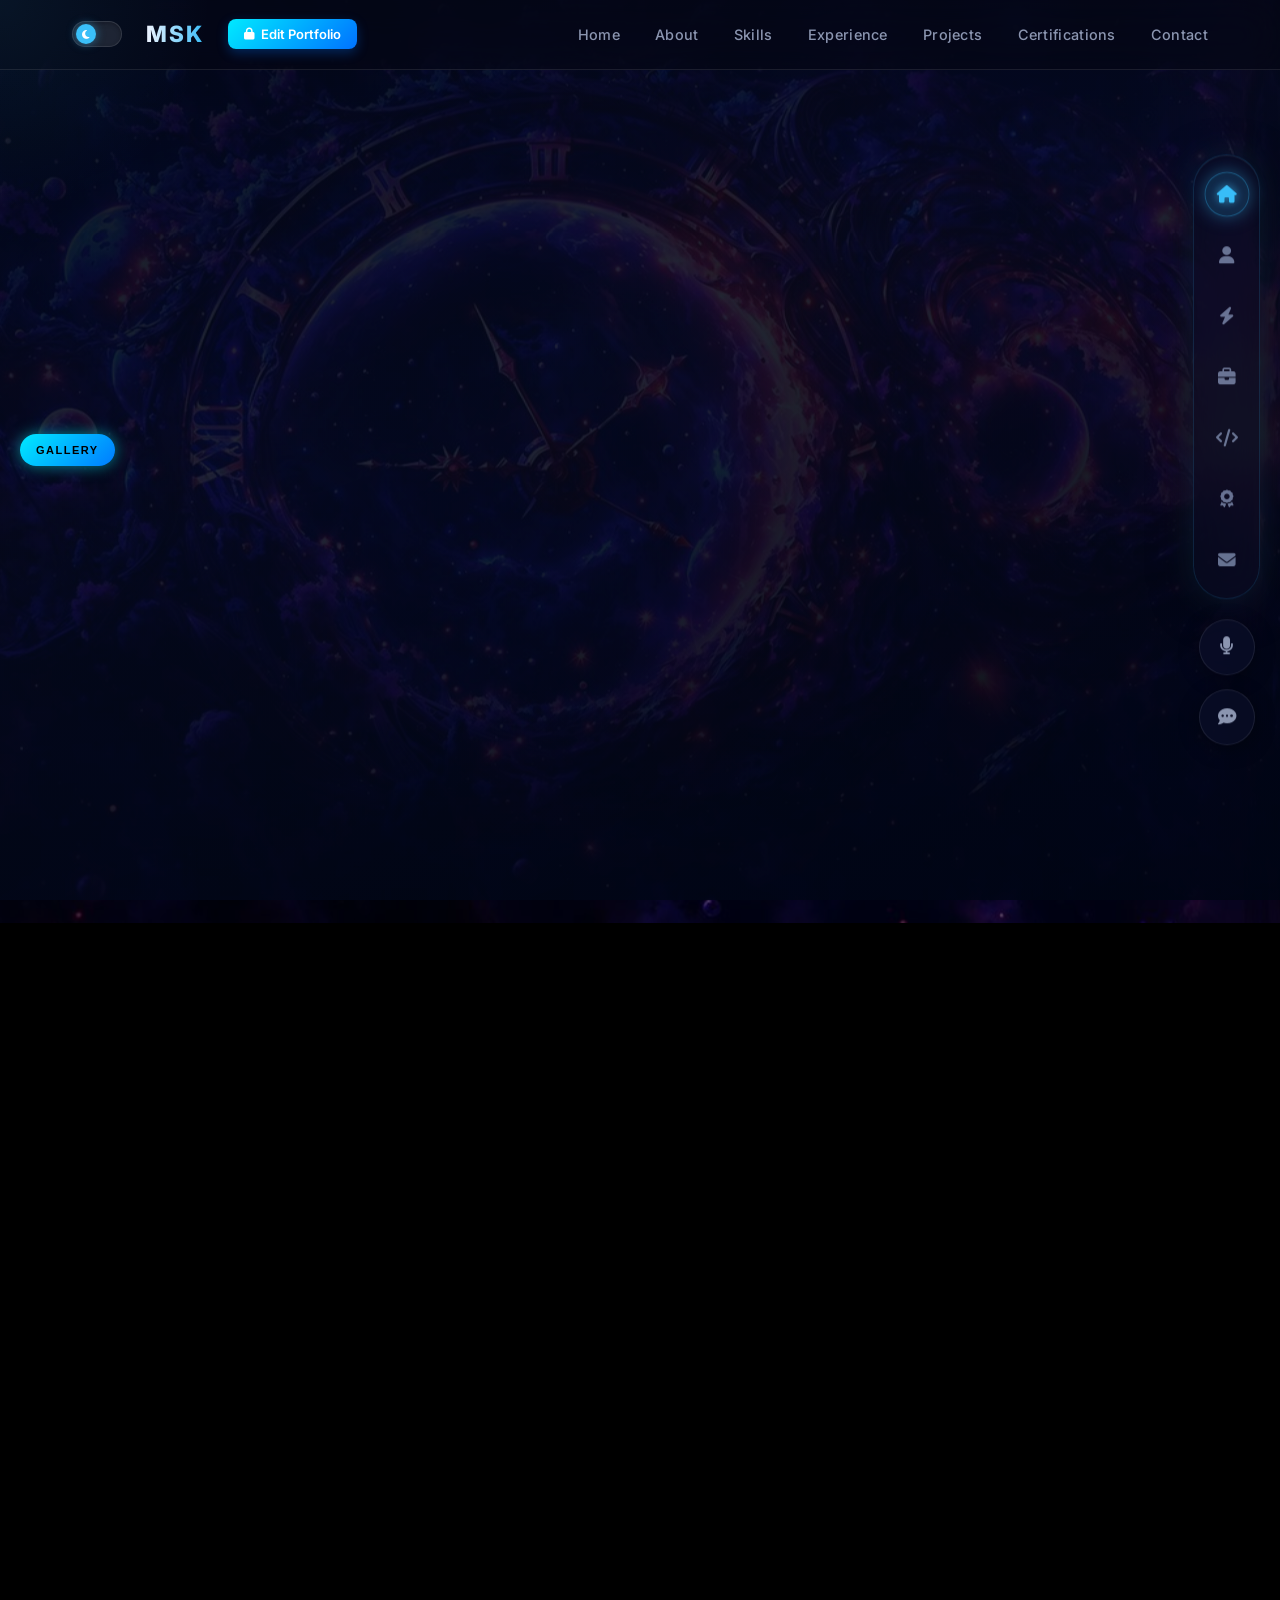
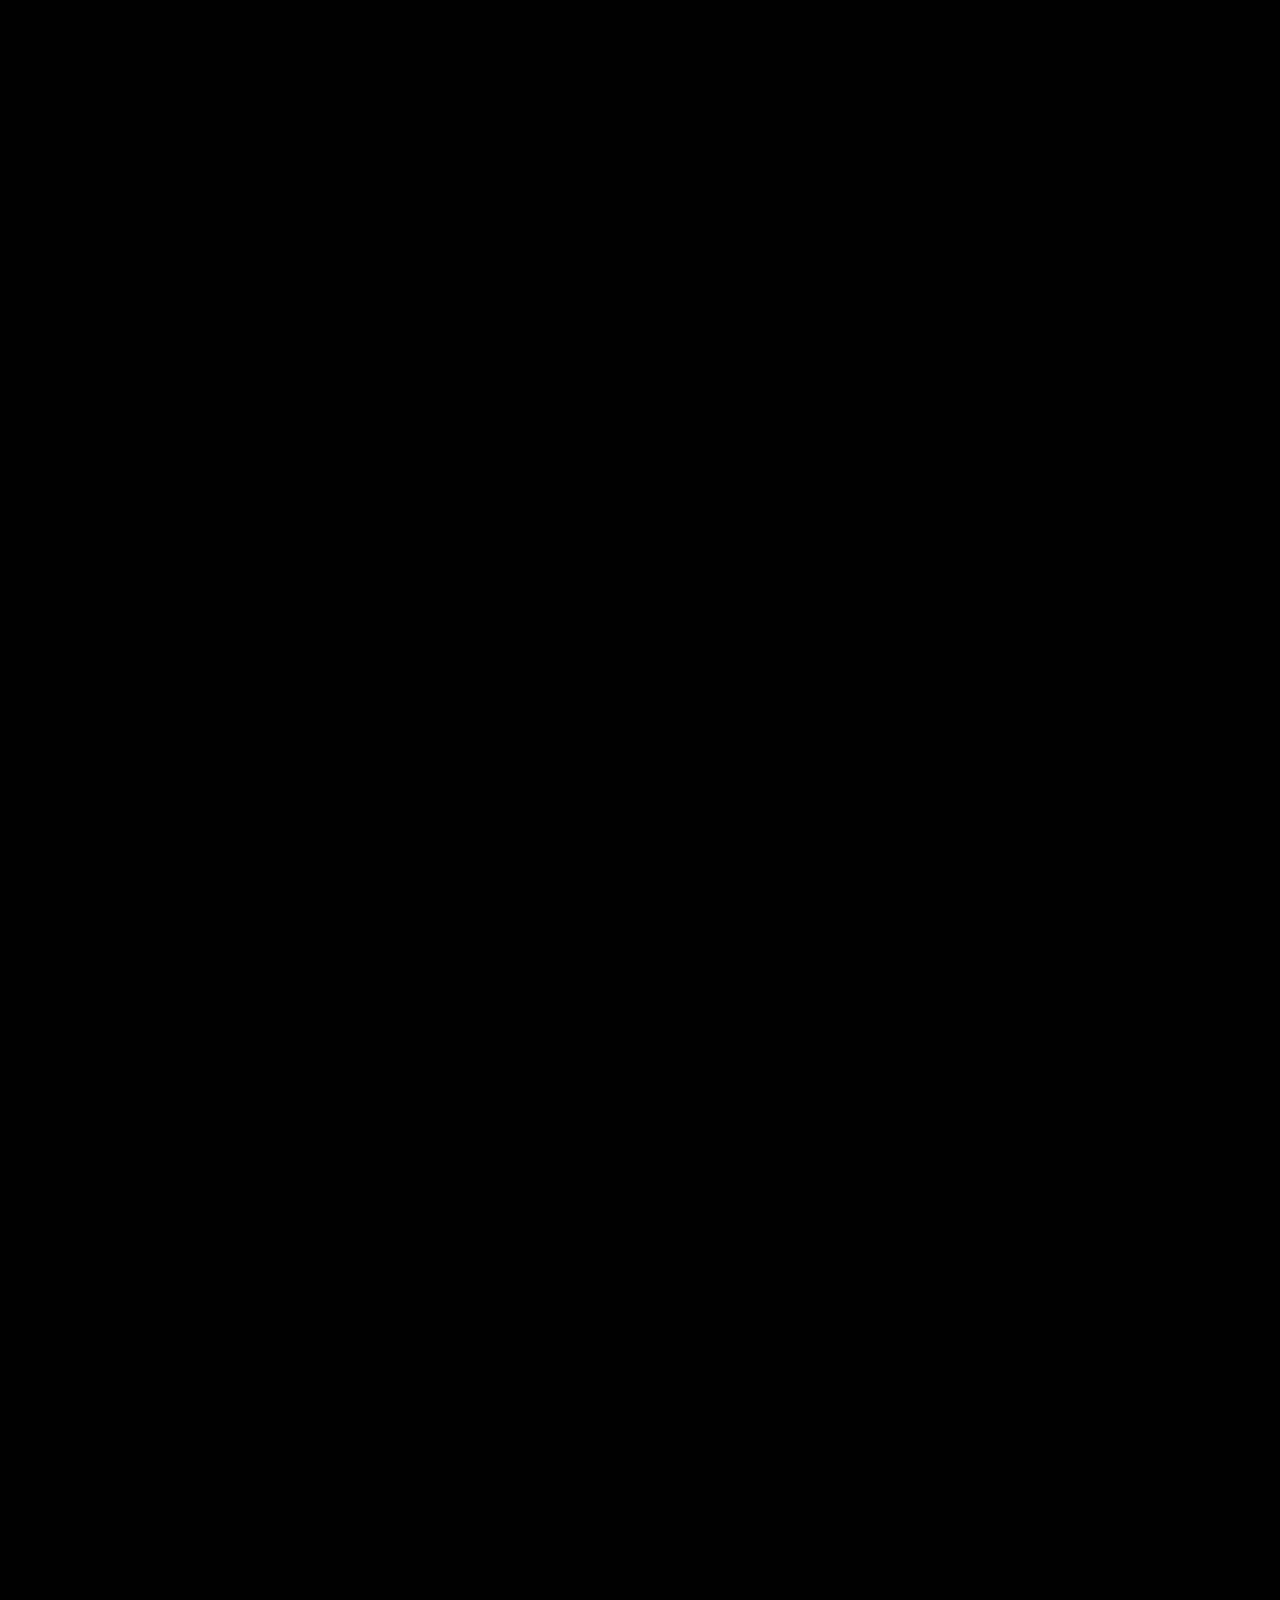
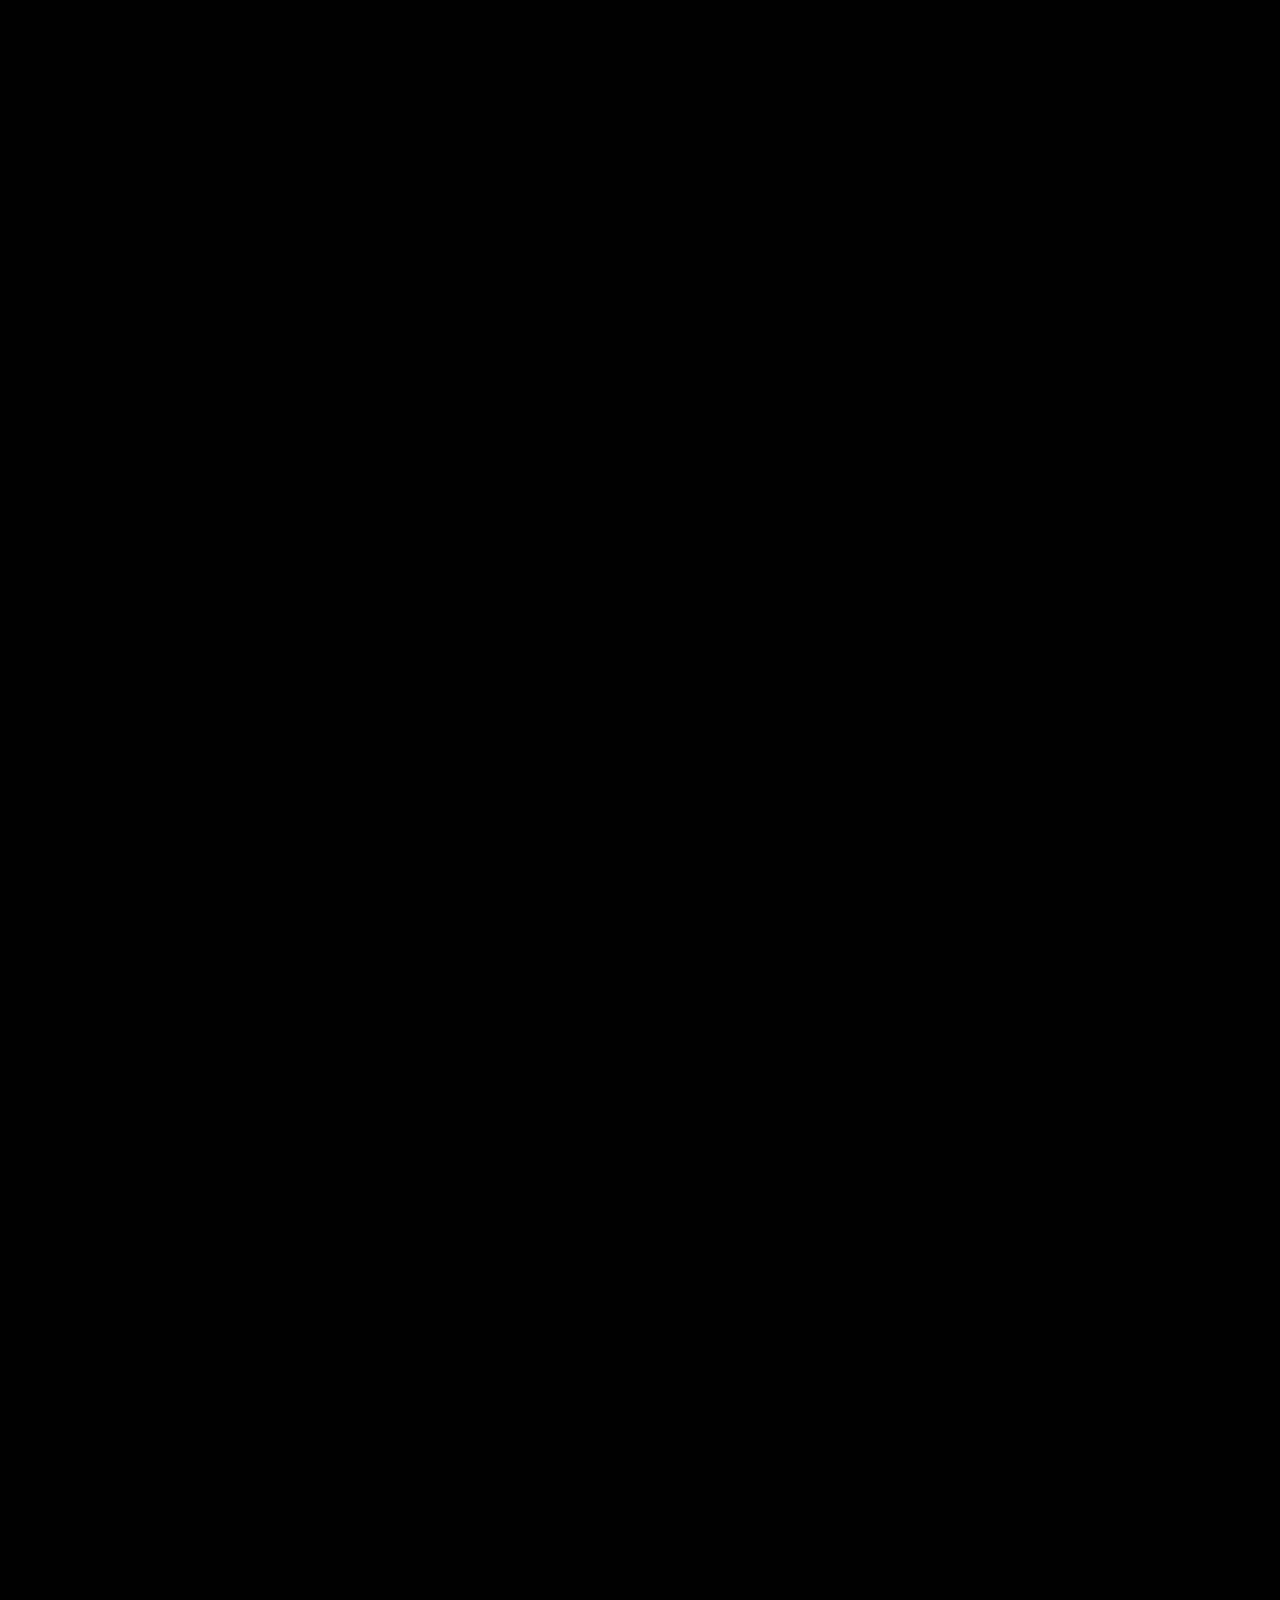
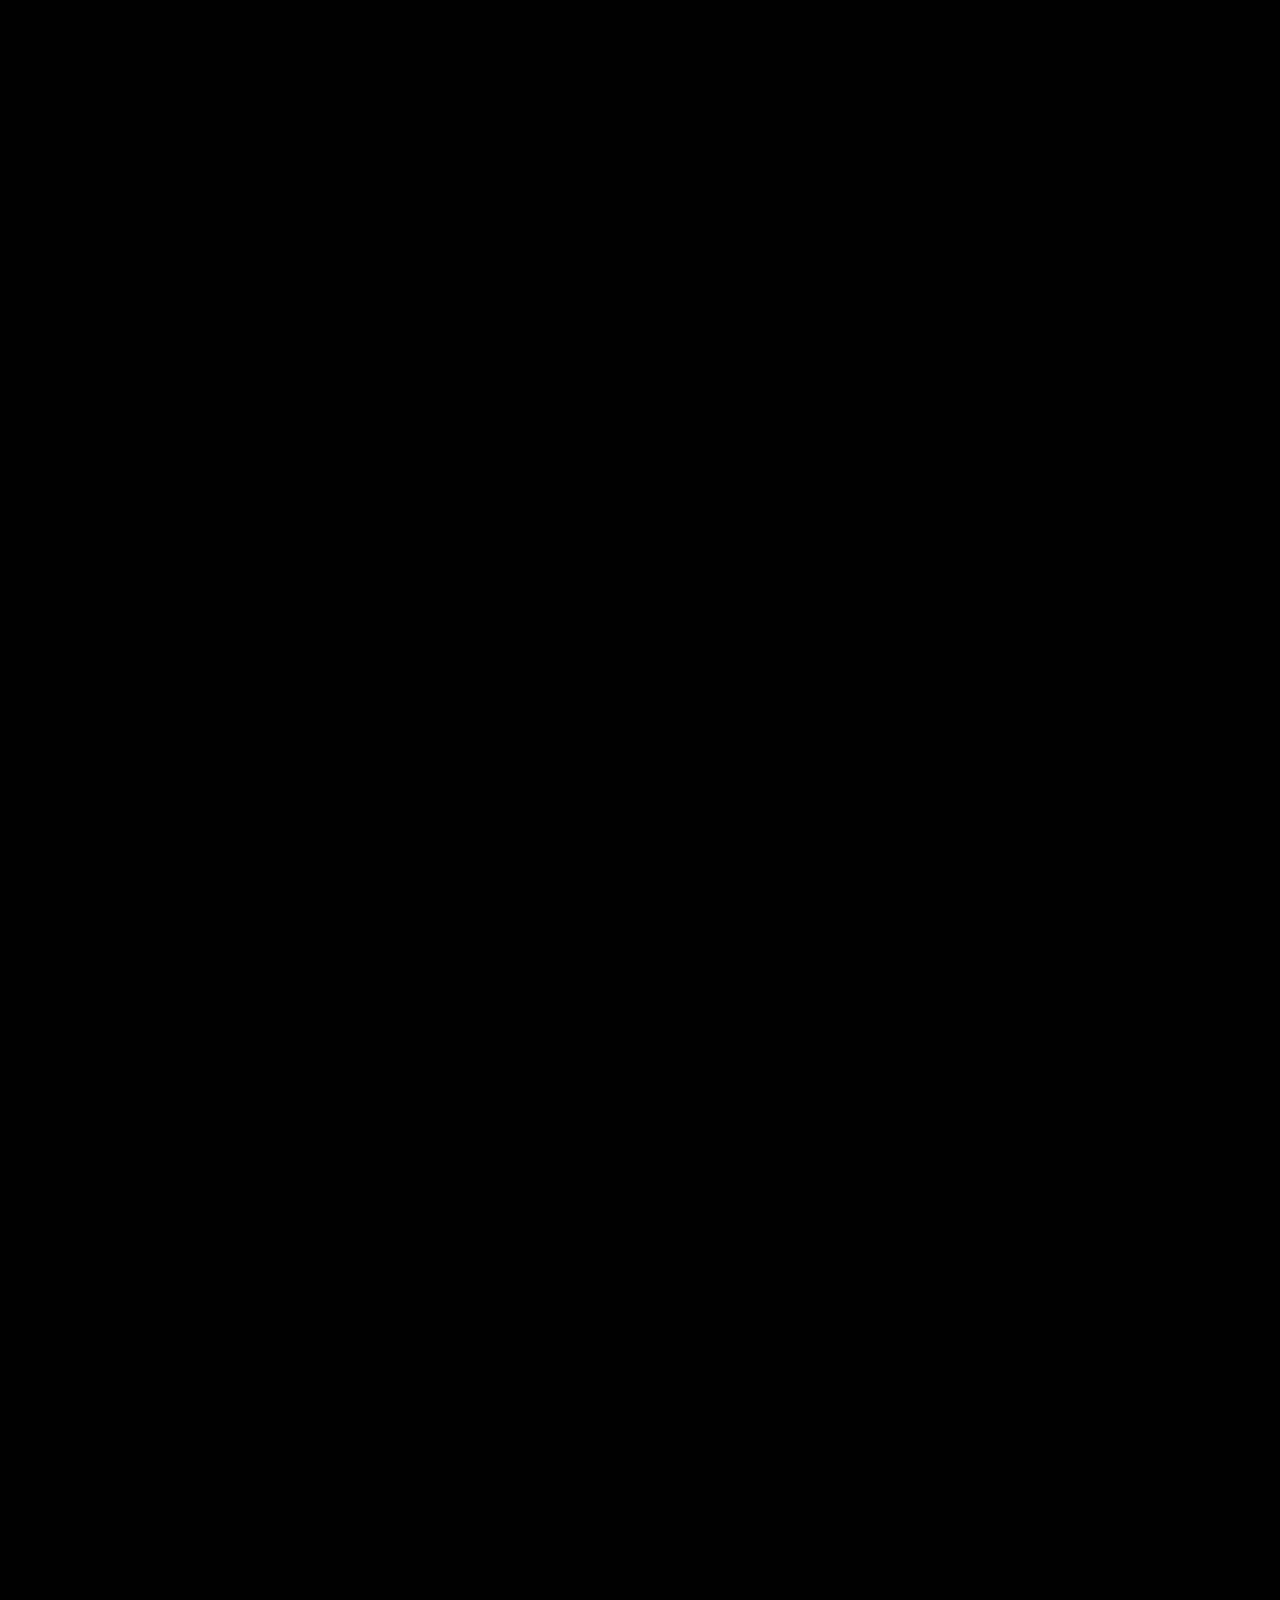
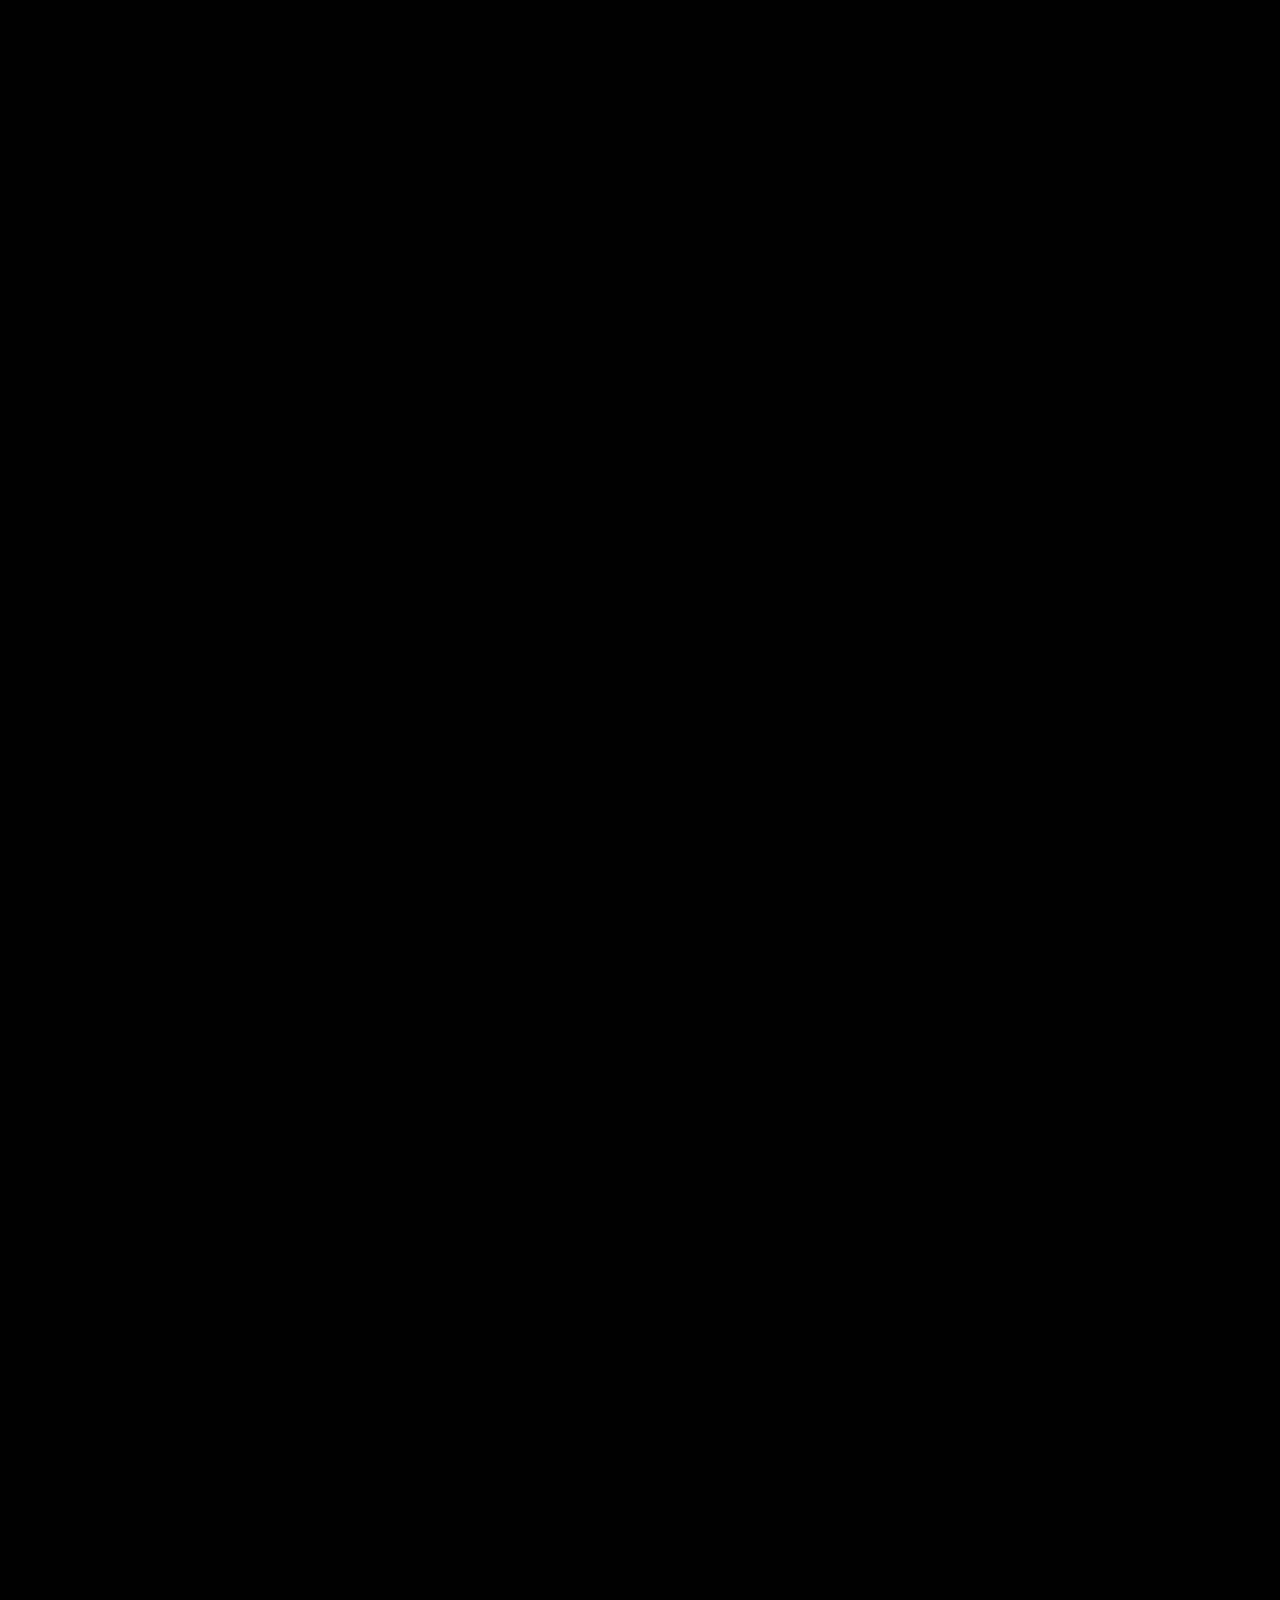
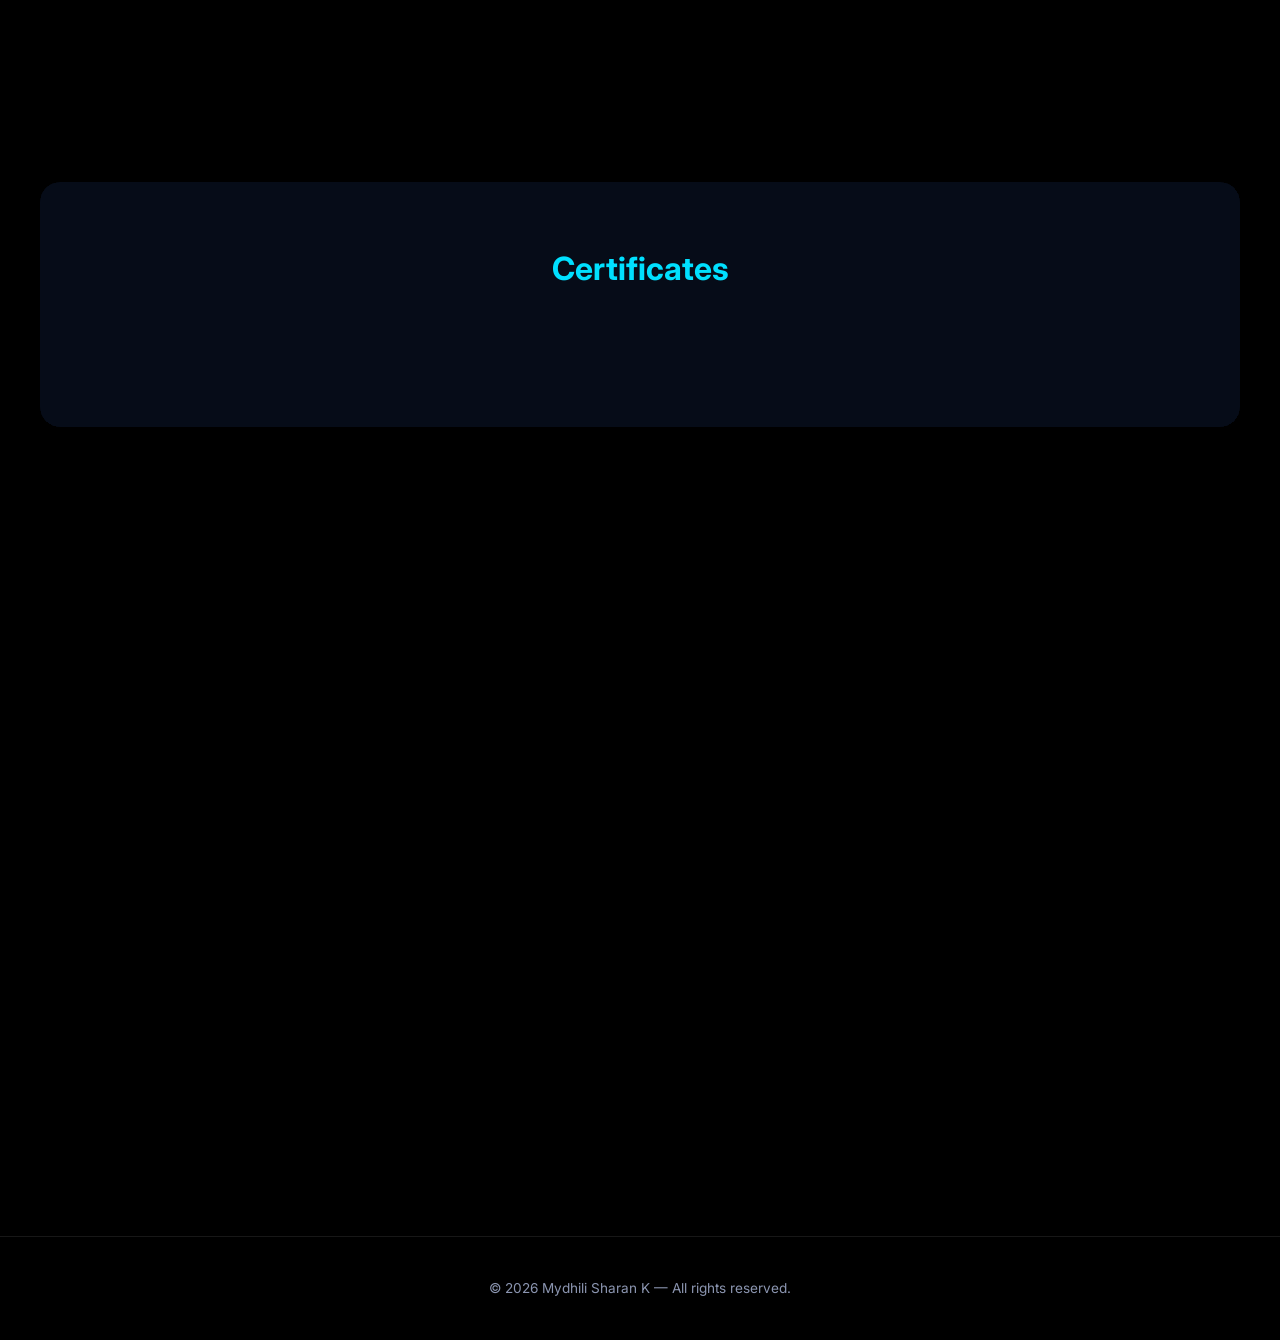
==== index.html @ db10c0af "Fix JARVIS: replace expired GROQ key with smart local AI fallback — always responds correctly" ====
<!DOCTYPE html>
<html lang="en">
<head>
    <meta charset="UTF-8">
    <meta name="viewport" content="width=device-width, initial-scale=1.0">
    <meta name="description" content="Mydhili Sharan K - Cybersecurity, Cloud Security & SOC Analyst Portfolio">
    <title>Mydhili Sharan K | Cybersecurity Portfolio</title>
    <link rel="stylesheet" href="style.css">
    <link rel="stylesheet" href="https://cdnjs.cloudflare.com/ajax/libs/font-awesome/6.5.0/css/all.min.css">
    <link href="https://fonts.googleapis.com/css2?family=Inter:wght@300;400;500;600;700;800&display=swap" rel="stylesheet">
    <script>
        if (localStorage.getItem('theme') === 'light') document.documentElement.setAttribute('data-theme', 'light');
    </script>
</head>
<body>

    <div id="cursor-glow" class="cursor-glow"></div>
    <div id="light-mode-bg" class="light-mode-bg"></div>

    <canvas id="particles-bg"></canvas>

    <!-- COMPONENT: NAVBAR -->
    <!-- Navigation -->
    <nav class="glass-nav" id="navbar">
        <div class="nav-content">
            <div class="nav-brand-area">
                <button id="theme-toggle" class="theme-toggle" aria-label="Toggle Theme">
                    <div class="toggle-track">
                        <div class="toggle-thumb">
                            <i class="fas fa-sun light-icon"></i>
                            <i class="fas fa-moon dark-icon"></i>
                        </div>
                    </div>
                </button>
                <button id="saveBtn" onclick="savePortfolio()" style="display:none;"><i class="fa-solid fa-cloud-arrow-up"></i> Save Updates</button>
                <button id="exportBtn" onclick="exportForGithub()" style="display:none; background: #6eff00; color: #000;"><i class="fa-brands fa-github"></i> Export for GitHub</button>
                <div class="logo">MSK</div>
                <button class="nav-edit-btn" onclick="verifyAdmin()" id="navEditBtn"><i class="fa-solid fa-lock"></i> Edit Portfolio</button>
            </div>
            <ul class="nav-links">
                <li><a href="#hero">Home</a></li>
                <li><a href="#about">About</a></li>
                <li><a href="#skills">Skills</a></li>
                <li><a href="#experience">Experience</a></li>
                <li><a href="#projects">Projects</a></li>
                <li><a href="#certifications">Certifications</a></li>
                <li><a href="#contact">Contact</a></li>
            </ul>
        </div>
    </nav>

    <!-- Right Sidebar Container -->
    <div class="right-sidebar">
        <!-- Vertical Right Side Navigation -->
        <nav class="side-nav" id="side-nav">
            <a href="#hero"          class="side-nav-item active" data-section="hero"          aria-label="Home">
                <span class="side-nav-icon"><i class="fas fa-house"></i></span>
                <span class="side-nav-label">Home</span>
            </a>
            <a href="#about"         class="side-nav-item" data-section="about"         aria-label="About">
                <span class="side-nav-icon"><i class="fas fa-user"></i></span>
                <span class="side-nav-label">About</span>
            </a>
            <a href="#skills"        class="side-nav-item" data-section="skills"        aria-label="Skills">
                <span class="side-nav-icon"><i class="fas fa-bolt"></i></span>
                <span class="side-nav-label">Skills</span>
            </a>
            <a href="#experience"   class="side-nav-item" data-section="experience"   aria-label="Experience">
                <span class="side-nav-icon"><i class="fas fa-briefcase"></i></span>
                <span class="side-nav-label">Experience</span>
            </a>
            <a href="#projects"     class="side-nav-item" data-section="projects"     aria-label="Projects">
                <span class="side-nav-icon"><i class="fas fa-code"></i></span>
                <span class="side-nav-label">Projects</span>
            </a>
            <a href="#certifications" class="side-nav-item" data-section="certifications" aria-label="Certifications">
                <span class="side-nav-icon"><i class="fas fa-award"></i></span>
                <span class="side-nav-label">Certs</span>
            </a>
            <a href="#contact"      class="side-nav-item" data-section="contact"      aria-label="Contact">
                <span class="side-nav-icon"><i class="fas fa-envelope"></i></span>
                <span class="side-nav-label">Contact</span>
            </a>
        </nav>

        <!-- Floating AI Buttons -->
        <div class="ai-tools">
            <button class="ai-fab" id="voice-btn" aria-label="Voice Assistant" onclick="toggleVoice()">
                <i class="fas fa-microphone"></i>
            </button>
            <button class="ai-fab" id="chat-fab" aria-label="AI Chat" onclick="toggleChat()">
                <i class="fas fa-comment-dots"></i>
            </button>
        </div>
    </div>

    <main>
        <!-- COMPONENT: HERO -->
        <!-- Hero -->
        <section id="hero" class="hero reveal-section">
            <!-- Layer 3: Radial glow behind image -->
            <div class="hero-glow-bg parallax-element" data-speed="0.04"></div>
            <!-- Layer 4: Ambient particles -->
            <canvas id="hero-particles" class="hero-particles-canvas"></canvas>
            <div class="hero-glass-card fade-in" id="hero-glass-card">
                <!-- Dynamic light following cursor -->
                <div class="hero-cursor-light" id="hero-cursor-light"></div>
                <!-- Glass reflection sheen -->
                <div class="glass-reflection"></div>
                
                <div class="hero-container">
                    <!-- LEFT: Profile -->
                    <div class="hero-left parallax-element" data-speed="-0.04">
                        <div class="profile-img-wrapper">
                            <img src="profile img.jpeg" alt="Mydhili Sharan K" class="profile-img" onerror="this.src='https://ui-avatars.com/api/?name=Mydhili+Sharan&background=0a0e23&color=38bdf8&size=150'">
                            <!-- Premium light reflection highlight -->
                            <div class="profile-highlight"></div>
                        </div>
                    </div>
                    <!-- RIGHT: Content -->
                    <div class="hero-right">
                        <p class="hero-intro editable">Hi, I'm</p>
                        <h1 class="main-title editable">Mydhili Sharan K</h1>
                        <h3 class="typing-role">
                            <span id="typing-text"></span>
                            <span class="cursor">|</span>
                        </h3>
                        <h2 class="modern-role"><span id="typing-role"></span><span class="cursor">|</span></h2>
                        <div class="role-tags editable">AWS Security <span class="tag-dot">&bull;</span> SOC Analyst <span class="tag-dot">&bull;</span> Cloud Computing</div>
                        <p class="hero-desc editable">Protecting systems, analyzing threats, and securing cloud infrastructure with precision and expertise.</p>
                        <div class="hero-actions">
                            <!-- TOP ROW -->
                            <div class="hero-buttons">
                                <a href="#projects" class="btn primary">Explore Work &rarr;</a>
                                <a href="Resume.pdf" download class="btn secondary">Download Resume &darr;</a>
                            </div>
                            <!-- BOTTOM ROW -->
                            <div class="contact-row">
                                <a href="#contact" class="btn outline">Get In Touch</a>
                                <div class="hero-socials">
                                    <a href="https://github.com/mydhilisharan" target="_blank">
                                        <i class="fa-brands fa-github"></i>
                                    </a>
                                    <a href="https://www.linkedin.com/in/mydhili-sharan-k-68bb152bb" target="_blank">
                                        <i class="fa-brands fa-linkedin"></i>
                                    </a>
                                    <a href="https://www.instagram.com/sharan_____1206" target="_blank">
                                        <i class="fa-brands fa-instagram"></i>
                                    </a>
                                    <a href="https://mail.google.com/mail/?view=cm&fs=1&to=mydhilisharan4766@gmail.com" target="_blank">
                                        <i class="fa-solid fa-envelope"></i>
                                    </a>
                                </div>
                            </div>
                        </div>
                    </div>
                </div>
            </div>
        </section>

        <!-- About -->
        <section id="about" class="section-container reveal-section">
            <div class="glass-card full-card">
                <div class="section-title">
                    <span class="title-main">About</span>
                    <span class="title-sub">Who I Am</span>
                </div>
                <p class="about-text editable"><span class="highlight">Cybersecurity</span> and <span class="highlight">Cloud Technology</span> graduate with strong expertise in <span class="highlight">AWS Cloud</span> Security, <span class="highlight">SOC Operations</span>, <span class="highlight">Threat Detection</span>, <span class="highlight">Incident Response</span>, and <span class="highlight">DevSecOps</span>. I am passionate about protecting digital systems, analyzing complex threats, and building <span class="highlight">secure infrastructure</span> solutions for modern enterprises.</p>
            </div>
        </section>

        <!-- Skills -->
        <section id="skills" class="section-container reveal-section">
            <div class="section-title">
                <span class="title-main">Skills</span>
                <span class="title-sub">Expertise</span>
            </div>
            <div class="skills-grid">
                <div class="glass-card skill-card">
                    <div class="icon-wrapper"><i class="fas fa-cloud"></i></div>
                    <h3 class="editable">Cloud Security</h3>
                    <p class="editable">AWS EC2, VPC, IAM, S3, CloudTrail, CloudWatch, GuardDuty, KMS Encryption</p>
                </div>
                <div class="glass-card skill-card">
                    <div class="icon-wrapper"><i class="fas fa-network-wired"></i></div>
                    <h3 class="editable">Networking</h3>
                    <p class="editable">TCP/IP, DNS, HTTP/HTTPS, IPv4, IPv6, Subnetting & Network Architecture</p>
                </div>
                <div class="glass-card skill-card">
                    <div class="icon-wrapper"><i class="fas fa-shield-alt"></i></div>
                    <h3 class="editable">SOC Operations</h3>
                    <p class="editable">SIEM Monitoring, Log Analysis, Threat Detection & Incident Response</p>
                </div>
                <div class="glass-card skill-card">
                    <div class="icon-wrapper"><i class="fas fa-lock"></i></div>
                    <h3 class="editable">Cybersecurity</h3>
                    <p class="editable">CIA Triad, Risk Assessment, Vulnerability Management & Compliance</p>
                </div>
                <div class="glass-card skill-card">
                    <div class="icon-wrapper"><i class="fas fa-bug"></i></div>
                    <h3 class="editable">Penetration Testing</h3>
                    <p class="editable">Nmap, Burp Suite, Metasploit & SQLMap for security assessments</p>
                </div>
                <div class="glass-card skill-card">
                    <div class="icon-wrapper"><i class="fas fa-search"></i></div>
                    <h3 class="editable">Digital Forensics</h3>
                    <p class="editable">Log Investigation, Evidence Collection & Incident Analysis</p>
                </div>
            </div>
            
            <button id="addSkillBtn" class="add-btn" style="display:none;" onclick="openSkillModal()">
                <i class="fas fa-plus"></i> Add Skill
            </button>
        </section>

        <!-- COMPONENT: ANALYTICS DASHBOARD -->
        <section id="analytics" class="section-container reveal-section">
            <div class="section-title">
                <span class="title-main">Analytics</span>
                <span class="title-sub">Security Insights Dashboard</span>
            </div>
            <div class="analytics-grid">
                <div class="glass-card stat-card">
                    <h3>Threat Detection Rate</h3>
                    <div class="stat-value">92<span class="pct">%</span></div>
                    <div class="progress-bar-container">
                        <div class="progress-bar fill-92"></div>
                    </div>
                </div>
                <div class="glass-card stat-card">
                    <h3>Avg Incident Response</h3>
                    <div class="stat-value">12<span class="pct">mins</span></div>
                    <div class="progress-bar-container">
                        <div class="progress-bar fill-fast"></div>
                    </div>
                </div>
                <div class="glass-card stat-card">
                    <h3>Cloud Security Coverage</h3>
                    <div class="stat-value">100<span class="pct">%</span></div>
                    <div class="progress-bar-container">
                        <div class="progress-bar fill-100"></div>
                    </div>
                </div>
            </div>
            
            <div class="glass-card chart-card">
                <h3>30-Day Threat Deflection (Simulated)</h3>
                <canvas id="security-chart"></canvas>
            </div>
        </section>
        <!-- SOC MONITORING -->
        <section id="soc" class="section-container reveal-section">
            <div class="section-title">
                <span class="title-main">SOC Monitoring</span>
                <span class="title-sub">Live Threat Alerts</span>
            </div>
            <div class="dash-grid">
                <div class="glass-card dash-alert-card">
                    <div class="alert-row">
                        <span class="alert-dot dot-high"></span>
                        <div class="alert-info"><strong>Brute Force Attempt Detected</strong><span>SSH Ã¢â‚¬â€ 192.168.1.44</span></div>
                        <span class="sev-badge high">High</span>
                    </div>
                    <div class="alert-row">
                        <span class="alert-dot dot-med"></span>
                        <div class="alert-info"><strong>Suspicious Login Ã¢â‚¬â€ Off-hours</strong><span>IAM User: analyst_01</span></div>
                        <span class="sev-badge med">Medium</span>
                    </div>
                    <div class="alert-row">
                        <span class="alert-dot dot-low"></span>
                        <div class="alert-info"><strong>Port Scan Detected</strong><span>Source: 10.0.0.55</span></div>
                        <span class="sev-badge low">Low</span>
                    </div>
                    <div class="alert-row">
                        <span class="alert-dot dot-high"></span>
                        <div class="alert-info"><strong>Malware Signature Match</strong><span>Endpoint: WS-007</span></div>
                        <span class="sev-badge high">High</span>
                    </div>
                    <div class="alert-row">
                        <span class="alert-dot dot-med"></span>
                        <div class="alert-info"><strong>Unusual Outbound Traffic</strong><span>Port 4444 Ã¢â‚¬â€ 45.32.100.11</span></div>
                        <span class="sev-badge med">Medium</span>
                    </div>
                </div>
                <div class="dash-stat-col">
                    <div class="glass-card mini-stat"><i class="fas fa-exclamation-triangle" style="color:#f87171;"></i><span class="stat-num">7</span><span>Active Alerts</span></div>
                    <div class="glass-card mini-stat"><i class="fas fa-check-circle" style="color:#34d399;"></i><span class="stat-num">43</span><span>Resolved Today</span></div>
                    <div class="glass-card mini-stat"><i class="fas fa-clock" style="color:#60a5fa;"></i><span class="stat-num">12m</span><span>Avg Response</span></div>
                </div>
            </div>
        </section>

        <!-- CLOUD SECURITY PANEL -->
        <section id="cloud-panel" class="section-container reveal-section">
            <div class="section-title">
                <span class="title-main">Cloud Security</span>
                <span class="title-sub">AWS Infrastructure Status</span>
            </div>
            <div class="cloud-grid">
                <div class="glass-card cloud-status-card"><div class="cloud-icon"><i class="fab fa-aws"></i></div><div class="cloud-info"><h4>EC2 Instances</h4><p>4 running Ã¢â‚¬â€ All compliant</p></div><span class="status-pill ok">Secure</span></div>
                <div class="glass-card cloud-status-card"><div class="cloud-icon"><i class="fas fa-user-shield"></i></div><div class="cloud-info"><h4>IAM Security Score</h4><p>MFA enforced Ã¢â‚¬â€ least privilege</p></div><span class="status-pill ok">98/100</span></div>
                <div class="glass-card cloud-status-card"><div class="cloud-icon"><i class="fas fa-shield-alt"></i></div><div class="cloud-info"><h4>AWS WAF &amp; Firewall</h4><p>All rules active Ã¢â‚¬â€ 0 bypass events</p></div><span class="status-pill ok">Active</span></div>
                <div class="glass-card cloud-status-card"><div class="cloud-icon"><i class="fas fa-database"></i></div><div class="cloud-info"><h4>S3 Bucket Policy</h4><p>Public access blocked Ã¢â‚¬â€ KMS encrypted</p></div><span class="status-pill ok">Locked</span></div>
                <div class="glass-card cloud-status-card"><div class="cloud-icon"><i class="fas fa-search"></i></div><div class="cloud-info"><h4>GuardDuty</h4><p>Active Ã¢â‚¬â€ no critical findings</p></div><span class="status-pill ok">OK</span></div>
                <div class="glass-card cloud-status-card"><div class="cloud-icon"><i class="fas fa-file-alt"></i></div><div class="cloud-info"><h4>CloudTrail Logging</h4><p>All API calls captured</p></div><span class="status-pill ok">Enabled</span></div>
            </div>
        </section>

        <!-- THREAT INTELLIGENCE -->
        <section id="threat-intel" class="section-container reveal-section">
            <div class="section-title">
                <span class="title-main">Threat Intelligence</span>
                <span class="title-sub">Attack Feed &amp; Risk Indicators</span>
            </div>
            <div class="threat-grid">
                <div class="glass-card threat-feed-card">
                    <h4 class="feed-label">Live Threat Feed</h4>
                    <div class="threat-row"><span class="threat-type phish"><i class="fas fa-fish"></i> Phishing</span><span class="threat-desc">Credential harvesting via fake login page</span><span class="risk-badge risk-high">Critical</span></div>
                    <div class="threat-row"><span class="threat-type malware"><i class="fas fa-bug"></i> Malware</span><span class="threat-desc">Ransomware variant targeting Windows 10</span><span class="risk-badge risk-high">High</span></div>
                    <div class="threat-row"><span class="threat-type ddos"><i class="fas fa-network-wired"></i> DDoS</span><span class="threat-desc">UDP flood Ã¢â‚¬â€ 120Gbps burst detected</span><span class="risk-badge risk-med">Medium</span></div>
                    <div class="threat-row"><span class="threat-type phish"><i class="fas fa-envelope"></i> Spear Phishing</span><span class="threat-desc">Targeted at C-suite email accounts</span><span class="risk-badge risk-high">High</span></div>
                    <div class="threat-row"><span class="threat-type malware"><i class="fas fa-code"></i> SQL Injection</span><span class="threat-desc">Automated scanning on login endpoints</span><span class="risk-badge risk-med">Medium</span></div>
                </div>
                <div class="glass-card threat-summary">
                    <h4>Risk Distribution</h4>
                    <div class="risk-bar-row"><span>Critical</span><div class="risk-bar"><div class="rb-fill rb-crit" style="width:35%"></div></div><span>35%</span></div>
                    <div class="risk-bar-row"><span>High</span><div class="risk-bar"><div class="rb-fill rb-high" style="width:50%"></div></div><span>50%</span></div>
                    <div class="risk-bar-row"><span>Medium</span><div class="risk-bar"><div class="rb-fill rb-med" style="width:12%"></div></div><span>12%</span></div>
                    <div class="risk-bar-row"><span>Low</span><div class="risk-bar"><div class="rb-fill rb-low" style="width:3%"></div></div><span>3%</span></div>
                </div>
            </div>
        </section>

        <!-- COMPONENT: EXPERIENCE -->
        <!-- Experience -->
        <section id="experience" class="experience reveal-section">
            <div class="exp-header">
                <p class="exp-subtitle">Experience</p>
                <h2>Experience that <span>defines my journey.</span></h2>
            </div>
            
            <div class="timeline">
                <!-- 1. CYBER SECURITY INTERN -->
                <div class="timeline-item left">
                    <div class="timeline-content">
                        <span class="date">Feb 2026 &ndash; May 2026</span>
                        <h3 class="editable">Cyber Security Intern</h3>
                        <h4 class="editable">White and Box &ndash; Tech Products &amp; Services</h4>
                        <p class="editable">
                            Worked on real-time cybersecurity operations including threat detection,
                            incident response, and monitoring systems. Assisted in identifying
                            vulnerabilities and strengthening infrastructure security.
                        </p>
                        <div class="tags">
                            <span>SOC</span>
                            <span>Threat Analysis</span>
                            <span>Incident Response</span>
                        </div>
                    </div>
                </div>

                <!-- 2. SECURITY OPERATIONS TRAINEE -->
                <div class="timeline-item right">
                    <div class="timeline-content">
                        <span class="date">2025 &ndash; 2026</span>
                        <h3 class="editable">Security Operations Trainee</h3>
                        <h4 class="editable">Infotact Solutions</h4>
                        <p class="editable">
                            Gained hands-on experience in SOC operations, SIEM tools, and log
                            monitoring. Analyzed alerts, detected suspicious activities, and
                            responded to simulated cyber incidents.
                        </p>
                        <div class="tags">
                            <span>SIEM</span>
                            <span>Log Analysis</span>
                            <span>Threat Monitoring</span>
                        </div>
                    </div>
                </div>

                <!-- 3. CLOUD SECURITY INTERN -->
                <div class="timeline-item left">
                    <div class="timeline-content">
                        <span class="date">2025</span>
                        <h3 class="editable">Cloud Security Intern</h3>
                        <h4 class="editable">Aerovant Technology</h4>
                        <p class="editable">
                            Worked with AWS cloud services including IAM, VPC, S3, CloudTrail,
                            GuardDuty, and CloudWatch. Focused on securing cloud infrastructure
                            and implementing best practices.
                        </p>
                        <div class="tags">
                            <span>AWS</span>
                            <span>IAM</span>
                            <span>Cloud Security</span>
                        </div>
                    </div>
                </div>

                <!-- 4. PROJECT EXPERIENCE -->
                <div class="timeline-item right">
                    <div class="timeline-content">
                        <span class="date">2024 &ndash; 2026</span>
                        <h3 class="editable">Cybersecurity Projects</h3>
                        <h4 class="editable">Personal &amp; Academic Work</h4>
                        <p class="editable">
                            Developed cybersecurity tools such as port scanners, duplicate file
                            analyzers, and forensic frameworks using Python. Focused on automation
                            and real-world security solutions.
                        </p>
                        <div class="tags">
                            <span>Python</span>
                            <span>Automation</span>
                            <span>Security Tools</span>
                        </div>
                    </div>
                </div>

                <!-- 5. FUTURE ROLE -->
                <div class="timeline-item left">
                    <div class="timeline-content">
                        <span class="date">Future</span>
                        <h3 class="editable">Cloud Security Engineer</h3>
                        <h4 class="editable">Career Goal</h4>
                        <p class="editable">
                            Aspiring to design secure cloud architectures, implement DevSecOps
                            pipelines, and protect enterprise systems from advanced cyber threats.
                        </p>
                        <div class="tags">
                            <span>DevSecOps</span>
                            <span>Cloud Architecture</span>
                            <span>Security Engineering</span>
                        </div>
                    </div>
                </div>
            </div>

            <button id="addExpBtn" class="add-btn" style="display:none;" onclick="openExpModal()">
                <i class="fas fa-plus"></i> Add Experience
            </button>
        </section>

                <!-- Projects -->
        <section id="projects" class="projects reveal-section">
            <div class="project-header">
                <p class="project-subtitle">Projects</p>
                <h2>Things I've <span>built &amp; explored.</span></h2>
            </div>
            <div class="project-container">
                <!-- MAIN PROJECT (FULL WIDTH) -->
                <div class="project-card main-project">
                    <div class="project-icon"><i class="fas fa-link"></i></div>
                    <h3 class="editable">Blockchain-Based Forensic Framework</h3>
                    <p class="project-desc">
                        <strong>Blockchain-Integrated Lightweight Cryptographic Framework for Detecting File Timestamp Manipulation in Forensic Analysis</strong>
                    </p>
                    <p class="editable">
                        Designed a secure forensic system using cryptographic hashing and blockchain storage
                        to detect unauthorized timestamp modifications and ensure data integrity.
                        The framework provides tamper-proof audit trails, ideal for legal-grade digital evidence handling.
                    </p>
                    <div class="tags">
                        <span>Blockchain</span>
                        <span>Cryptography</span>
                        <span>Digital Forensics</span>
                        <span>Python</span>
                        <span>Data Integrity</span>
                    </div>
                </div>

                <!-- PROJECT 2 -->
                <div class="project-card">
                    <div class="project-icon"><i class="fas fa-network-wired"></i></div>
                    <h3 class="editable">Fast Port Scanner</h3>
                    <p class="editable">
                        Developed a high-performance asynchronous port scanner using Python
                        for fast and efficient network scanning with clean, structured output.
                        Useful for security audits and reconnaissance.
                    </p>
                    <div class="tags">
                        <span>Python</span>
                        <span>Networking</span>
                        <span>Security</span>
                    </div>
                </div>

                <!-- PROJECT 3 -->
                <div class="project-card">
                    <div class="project-icon"><i class="fas fa-copy"></i></div>
                    <h3 class="editable">Duplicate File Analyzer</h3>
                    <p class="editable">
                        Built a system using hashing techniques to detect and manage duplicate files
                        across storage systems, improving efficiency and storage optimization.
                        Supports MD5/SHA-256 comparison across directories.
                    </p>
                    <div class="tags">
                        <span>Python</span>
                        <span>Automation</span>
                        <span>Hashing</span>
                    </div>
                </div>
            </div>

            <button id="addProjectBtn" class="add-btn" style="display:none;" onclick="openProjectModal()">
                <i class="fas fa-plus"></i> Add Project
            </button>
        </section>

        <!-- Certifications -->
<section id="certifications" class="cert-section certificates-section">
  <h2 class="cert-title">Certificates</h2>
  <div class="cert-container"><div id="certGrid" class="cert-grid"></div></div>
</section>

        <!-- Contact -->
        <!-- Contact -->
        <section id="contact" class="section-container reveal-section">
            <div class="contact-section-inner">
                <!-- LEFT SIDE (FORM) -->
                <div class="contact-box glass-card">
                    <h4>GET IN TOUCH</h4>
                    <h1>Contact.</h1>

                    <form id="contact-form" onsubmit="sendContactEmail(event)">
                        <input type="text" name="name" id="contact-name" placeholder="Your Name" class="contact-input" required>
                        <input type="email" name="email" id="contact-email" placeholder="Your Email" class="contact-input" required>
                        <textarea name="message" id="contact-msg" placeholder="Your Message" class="contact-textarea" rows="4" required></textarea>

                        <!-- SOCIAL MEDIA -->
                        <div class="social-icons">
                            <a href="https://www.linkedin.com/in/mydhili-sharan-k-68bb152bb" target="_blank"><i class="fab fa-linkedin"></i></a>
                            <a href="https://github.com/mydhilisharan" target="_blank"><i class="fab fa-github"></i></a>
                            <a href="https://www.instagram.com/sharan_____1206" target="_blank"><i class="fab fa-instagram"></i></a>
                            <a href="https://mail.google.com/mail/?view=cm&fs=1&to=mydhilisharan4766@gmail.com" target="_blank"><i class="fas fa-envelope"></i></a>
                        </div>

                        <button type="submit" class="contact-submit-btn">Send</button>
                    </form>
                </div>

                <!-- RIGHT SIDE (ROTATING IMAGE) -->
                <div class="rotating-image-container">
                    <img src="glass_sphere.jpg" alt="Always Believe in yourself" class="rotating-sphere">
                </div>
            </div>
        </section>
    </main>

    <footer>
        <p class="editable">&copy; 2026 Mydhili Sharan K &mdash; All rights reserved.</p>
    </footer>

    <!-- COMPONENT: CHATBOT -->
    <!-- AI Chat Window -->
    <div id="chat-window" class="chat-window glass-card">
        <div class="chat-header">
            <div class="chat-title"><i class="fas fa-robot"></i> AI Assistant</div>
            <div style="display: flex; gap: 10px;">
                <button class="chat-mute" id="jarvis-mute-btn" onclick="toggleJarvisVoice()" aria-label="Toggle Voice" title="Mute Jarvis" style="background: none; border: none; color: #fff; cursor: pointer; font-size: 1.1rem; opacity: 0.7; transition: 0.3s;"><i class="fas fa-volume-up"></i></button>
                <button class="chat-close" onclick="toggleChat()"><i class="fas fa-times"></i></button>
            </div>
        </div>
        <div id="chat-body" class="chat-body">
            <div class="chat-msg ai">Hi! I'm Mydhili's AI assistant. Ask me about her skills, projects, or experience.</div>
        </div>
        <div class="chat-quick-replies">
            <button onclick="sendQuickReply('Skills')">Skills</button>
            <button onclick="sendQuickReply('Projects')">Projects</button>
            <button onclick="sendQuickReply('Experience')">Experience</button>
            <button onclick="sendQuickReply('Contact')">Contact</button>
        </div>
        <div class="chat-input-row">
            <input type="text" id="chat-input" placeholder="Ask something..." autocomplete="off">
            <button onclick="handleManualSend()"><i class="fas fa-paper-plane"></i></button>
        </div>
    </div>

    <!-- Voice Toast -->
    <div id="voice-toast" class="voice-toast hidden">
        <div class="voice-bars">
            <div class="vbar"></div><div class="vbar"></div><div class="vbar"></div><div class="vbar"></div>
        </div>
        <span id="voice-text">Listening...</span>
    </div>

    <!-- MIGRATION GUIDE: REACT + THREE.JS
    ======================================
    This portfolio is currently built on a hyper-optimized Vanilla HTML/CSS/JS stack for maximum 
    performance and zero dependencies. To migrate this to a Future-Ready React app:

    1. COMPONENT STRATEGY: 
       - Break index.html into `<Navbar />`, `<Hero />`, `<Skills />`, `<Analytics />`, and `<Chatbot />`.
       - Move all vanilla JavaScript intersection observers into a standard custom hook: e.g. `useScrollReveal()`.
       - Convert the `script.js?v=1775831212224` Chatbot logic into a `useChatStore()` Zustand store or Context provider.

    2. THREE.JS MIGRATION: 
       - Discard `canvas#particles-bg` and replace it with a full-screen `<Canvas>` from `@react-three/fiber`.
       - Inside the canvas, use `@react-three/drei` components like `<Stars />` or build a custom `<ParticleSystem />`.
       - To retain the glowing Earth, import the earth texture onto a `<sphereGeometry>` and apply a custom `<shaderMaterial>` to simulate atmospheric scattering instead of using CSS `filter: blur()`, yielding a true 3D interactive backdrop.
    ====================================== -->

    <!-- Save Button (Admin) -->
    

    <!-- GALLERY BUTTON (CENTER LEFT) -->
    <button class="ai-btn center-ai" onclick="openAIGalleryPage()" title="Open Gallery Vault">
      GALLERY
    </button>

    <!-- SCROLL BUTTON (BOTTOM LEFT) -->
    <button class="scroll-top" onclick="scrollToTop()">
      <svg viewBox="0 0 24 24">
        <path d="M12 4l-7 7h4v7h6v-7h4z"/>
      </svg>
    </button>

    <!-- FIREBASE COMPAT SDK (works on file:// and https://) -->
    <script src="https://www.gstatic.com/firebasejs/10.9.0/firebase-app-compat.js"></script>
    <script src="https://www.gstatic.com/firebasejs/10.9.0/firebase-firestore-compat.js"></script>
    <script src="https://www.gstatic.com/firebasejs/10.9.0/firebase-storage-compat.js"></script>
    <script src="firebase-config.js?v=1775831212224"></script>

    <!-- CORE SCRIPTS -->
    <script src="data.js"></script>
    <script src="script.js?v=1775831212224"></script>

    
    </div>


    </div>


<!-- FLOATING ADD BUTTON -->
<button id="addCertBtn" onclick="openCertModal()" class="floating-add" style="display: none;"> <i class="fas fa-plus"></i> </button>

<!-- EXPERIENCE MODAL (Add) -->
<div id="expModal" class="modal">
  <div class="modal-content">
    <h2>Add Experience</h2>
    <input type="text" id="expDate" placeholder="Date/Duration (e.g. 2026 - Present)">
    <input type="text" id="expRole" placeholder="Role/Title (e.g. SOC Analyst)">
    <input type="text" id="expCompany" placeholder="Company/Organization">
    <textarea id="expDesc" placeholder="Description" style="width:100%; padding:10px; background:rgba(255,255,255,0.05); color:#fff; border:1px solid rgba(255,255,255,0.1); border-radius:6px; resize:vertical; min-height:60px;"></textarea>
    <input type="text" id="expTags" placeholder="Tags (comma separated)">
    <div class="modal-actions">
      <button onclick="saveExp()" class="btn primary">Save</button>
      <button onclick="closeExpModal()" class="btn secondary">Cancel</button>
    </div>
  </div>
</div>

<!-- SKILL MODAL (Add) -->
<div id="skillModal" class="modal">
  <div class="modal-content">
    <h2>Add Skill</h2>
    <input type="text" id="skillTitle" placeholder="Skill Title (e.g. Threat Intelligence)">
    <input type="text" id="skillIcon" placeholder="FontAwesome Icon (e.g. fa-shield-alt)">
    <textarea id="skillDesc" placeholder="Skill Description" style="width:100%; padding:10px; background:rgba(255,255,255,0.05); color:#fff; border:1px solid rgba(255,255,255,0.1); border-radius:6px; resize:vertical; min-height:60px;"></textarea>
    <div class="modal-actions">
      <button onclick="saveSkill()" class="btn primary">Save</button>
      <button onclick="closeSkillModal()" class="btn secondary">Cancel</button>
    </div>
  </div>
</div>

<!-- PROJECT MODAL (Add) -->
<div id="projectModal" class="modal">
  <div class="modal-content">
    <h2>Add Project</h2>
    <input type="text" id="projectTitle" placeholder="Project Title">
    <input type="text" id="projectIcon" placeholder="FontAwesome Icon (e.g. fa-laptop-code)">
    <textarea id="projectDesc" placeholder="Project Description" style="width:100%; padding:10px; background:rgba(255,255,255,0.05); color:#fff; border:1px solid rgba(255,255,255,0.1); border-radius:6px; resize:vertical; min-height:60px;"></textarea>
    <input type="text" id="projectTags" placeholder="Tags (comma separated e.g. Python, Networking)">
    <div class="modal-actions">
      <button onclick="saveProject()" class="btn primary">Save</button>
      <button onclick="closeProjectModal()" class="btn secondary">Cancel</button>
    </div>
  </div>
</div>

<!-- CERT MODAL (Add/Edit) -->
<div id="certModal" class="modal">
  <div class="modal-content">
    <h2>Add / Edit Certificate</h2>
    <input type="text" id="certTitle" placeholder="Certificate Title">
    <input type="text" id="certOrg" placeholder="Organization">
    <textarea id="certDesc" placeholder="Certificate Description" style="width:100%; padding:10px; background:rgba(255,255,255,0.05); color:#fff; border:1px solid rgba(255,255,255,0.1); border-radius:6px; resize:vertical; min-height:60px;"></textarea>
    <input type="file" id="certImage" accept="image/*">
    <div class="modal-actions">
      <button onclick="saveCertificate()" class="btn primary">Save</button>
      <button onclick="closeCertModal()" class="btn secondary">Cancel</button>
    </div>
  </div>
</div>

<!-- ZOOM LIGHTBOX MODAL -->
<div id="zoomModal" class="cert-zoom-modal">
  <span class="zoom-close-btn" onclick="closeZoom()">&times;</span>
  <img id="zoomModalImg" src="" alt="Certificate">
</div>

</body>
</html>
---- style.css ----
* {
  box-sizing: border-box;
}

/* ========== CSS VARIABLES ========== */
:root {
    --bg-dark: #000000;
    --text-main: #f0f4ff;
    --text-muted: #8b95b0;
    --accent-cyan: #38bdf8;
    --accent-blue: #6366f1;
    --glass-bg: rgba(255, 255, 255, 0.04);
    --glass-border: rgba(255, 255, 255, 0.09);
    --glass-shadow: 0 8px 40px rgba(0, 0, 0, 0.4);
    --nav-height: 70px;
    --overlay-color: rgba(0, 0, 0, 0.55);
}

[data-theme="light"] {
    --bg-dark: #f8fafc;
    --text-main: #0f172a;
    --text-muted: #475569;
    --accent-cyan: #0284c7;
    --accent-blue: #4f46e5;
    --glass-bg: rgba(255, 255, 255, 0.65);
    --glass-border: rgba(0, 0, 0, 0.08);
    --glass-shadow: 0 8px 30px rgba(0, 0, 0, 0.05);
    --overlay-color: rgba(240, 244, 255, 0.4);
}

/* ========== RESET & GLOBALS ========== */
*, *::before, *::after {
    margin: 0;
    padding: 0;
    box-sizing: border-box;
    transition: background-color 0.4s cubic-bezier(0.22, 1, 0.36, 1), 
                color 0.4s cubic-bezier(0.22, 1, 0.36, 1), 
                box-shadow 0.4s cubic-bezier(0.22, 1, 0.36, 1), 
                border-color 0.4s cubic-bezier(0.22, 1, 0.36, 1);
}

html {
    scroll-behavior: smooth;
}

body {
    font-family: 'Inter', -apple-system, BlinkMacSystemFont, sans-serif;
    color: var(--text-main);
    background-color: var(--bg-dark);
    overflow-x: hidden;
    line-height: 1.7;
}

/* ========== BACKGROUNDS ========== */
/* Layer 1: Clock Background Image */
body::before {
    content: "";
    position: fixed;
    inset: 0;
    width: 100%;
    height: 100%;
    background:
        url("clock.img.jpeg")
        center / cover no-repeat;
    filter: brightness(0.35) saturate(1.4);
    z-index: -3;
    transform: scale(1.05);
}

/* Layer 2: Cyber-tone gradient overlay */
body::after {
    content: "";
    position: fixed;
    inset: 0;
    width: 100%;
    height: 100%;
    background:
        linear-gradient(
            160deg,
            rgba(2, 8, 25, 0.82) 0%,
            rgba(5, 12, 35, 0.65) 40%,
            rgba(0, 5, 20, 0.88) 100%
        );
    z-index: -2;
}

/* Layer 3: Soft radial hero glow (sits above overlay) */
.hero-glow-bg {
    position: absolute;
    top: 50%;
    left: 25%; /* aligned to LEFT column (image side) */
    transform: translate(-50%, -50%);
    width: 700px;
    height: 700px;
    background: radial-gradient(circle, rgba(56, 189, 248, 0.09) 0%, transparent 65%);
    z-index: 0;
    pointer-events: none;
    border-radius: 50%;
    animation: heroGlowDrift 12s ease-in-out infinite alternate;
}

@keyframes heroGlowDrift {
    0%   { transform: translate(-50%, -50%) scale(1);    opacity: 0.7; }
    100% { transform: translate(-50%, -52%) scale(1.08); opacity: 1;   }
}

.light-mode-bg {
    position: fixed;
    inset: 0;
    width: 100%;
    height: 100%;
    /* Light mode: soft blue-white animated gradient, hides the dark earth */
    background: linear-gradient(-45deg, #e0f2fe, #bae6fd, #e0e7ff, #f0f9ff);
    background-size: 400% 400%;
    animation: gradientBG 15s ease infinite;
    z-index: -1;
    opacity: 0;
    transition: opacity 0.6s ease;
}

[data-theme="light"] .light-mode-bg {
    opacity: 1;
}

@keyframes gradientBG {
    0%   { background-position: 0% 50%; }
    50%  { background-position: 100% 50%; }
    100% { background-position: 0% 50%; }
}

/* ========== AI CURSOR ========== */
.cursor-glow {
    position: fixed;
    top: 0;
    left: 0;
    width: 600px;
    height: 600px;
    background: radial-gradient(circle, rgba(56, 189, 248, 0.08) 0%, rgba(56, 189, 248, 0) 50%);
    border-radius: 50%;
    transform: translate(-50%, -50%); /* managed by JS pointer mapping */
    pointer-events: none;
    z-index: 9999;
    mix-blend-mode: screen;
}

[data-theme="light"] .cursor-glow {
    background: radial-gradient(circle, rgba(2, 132, 199, 0.05) 0%, rgba(2, 132, 199, 0) 50%);
    mix-blend-mode: multiply;
}

/* ========== PARTICLES ========== */
#particles-bg {
    position: fixed;
    inset: 0;
    z-index: 0;
    opacity: 0.2;
    pointer-events: none;
}

/* ========== NAV ========== */
.glass-nav {
    position: fixed;
    top: 0;
    width: 100%;
    height: var(--nav-height);
    background: rgba(5, 8, 20, 0.6);
    backdrop-filter: blur(20px);
    -webkit-backdrop-filter: blur(20px);
    border-bottom: 1px solid var(--glass-border);
    z-index: 1000;
    transition: background 0.3s ease;
}

.nav-content {
    max-width: 1200px;
    margin: 0 auto;
    height: 100%;
    display: flex;
    justify-content: space-between;
    align-items: center;
    padding: 0 2rem;
}

/* ========== THEME TOGGLE ========== */
.nav-brand-area {
    display: flex;
    align-items: center;
    gap: 1.5rem;
}

.logo {
    font-size: 1.4rem;
    font-weight: 800;
    letter-spacing: 2px;
    background: linear-gradient(to right, var(--text-main), var(--accent-cyan));
    -webkit-background-clip: text;
    background-clip: text;
    -webkit-text-fill-color: transparent;
}

.theme-toggle {
    background: transparent;
    border: none;
    cursor: pointer;
    display: flex;
    align-items: center;
    justify-content: center;
    outline: none;
    transition: transform 0.2s cubic-bezier(0.16, 1, 0.3, 1);
}

.theme-toggle:active {
    transform: scale(0.85); /* Click scale down */
}

.toggle-track {
    width: 50px;
    height: 26px;
    background: rgba(255, 255, 255, 0.1);
    border: 1px solid var(--glass-border);
    border-radius: 30px;
    position: relative;
    display: flex;
    align-items: center;
    padding: 0 4px;
    box-shadow: inset 0 2px 4px rgba(0,0,0,0.3);
}

[data-theme="light"] .toggle-track {
    background: rgba(0, 0, 0, 0.06);
    box-shadow: inset 0 2px 4px rgba(0,0,0,0.05);
}

.toggle-thumb {
    width: 20px;
    height: 20px;
    background: var(--accent-cyan);
    border-radius: 50%;
    position: absolute;
    left: 3px;
    display: flex;
    justify-content: center;
    align-items: center;
    transition: transform 0.4s cubic-bezier(0.68, -0.55, 0.265, 1.55);
    box-shadow: 0 0 10px rgba(56, 189, 248, 0.5);
    transform: translateX(0);
}

[data-theme="light"] .toggle-thumb {
    background: var(--accent-cyan);
    transform: translateX(24px);
    box-shadow: 0 0 10px rgba(2, 132, 199, 0.3);
}

.toggle-thumb i {
    font-size: 10px;
    color: #fff;
    position: absolute;
    transition: opacity 0.3s ease, transform 0.4s ease;
}

.light-icon { opacity: 0; transform: rotate(-90deg); }
.dark-icon { opacity: 1; transform: rotate(0); }

[data-theme="light"] .light-icon { opacity: 1; transform: rotate(0deg); }
[data-theme="light"] .dark-icon { opacity: 0; transform: rotate(90deg); }

.nav-links {
    display: flex;
    list-style: none;
    gap: 2.2rem;
}

.nav-links a {
    color: var(--text-muted);
    text-decoration: none;
    font-size: 0.9rem;
    font-weight: 500;
    letter-spacing: 0.3px;
    transition: color 0.3s cubic-bezier(0.4, 0, 0.2, 1);
    position: relative;
}

.nav-links a::after {
    content: '';
    position: absolute;
    bottom: -4px;
    left: 0;
    width: 0;
    height: 1px;
    background: var(--accent-cyan);
    transition: width 0.3s cubic-bezier(0.4, 0, 0.2, 1);
}

.nav-links a:hover {
    color: #fff;
}

.nav-links a:hover::after {
    width: 100%;
}

/* ========== LAYOUT ========== */
main {
    position: relative;
    z-index: 1;
}

.section-container {
    max-width: 1100px;
    margin: 0 auto;
    padding: 6rem 2rem;
}

.section-label {
    font-size: 0.78rem;
    font-weight: 600;
    letter-spacing: 3px;
    text-transform: uppercase;
    color: var(--accent-cyan);
    margin-bottom: 0.8rem;
}

.section-title {
    font-size: 2.4rem;
    font-weight: 700;
    margin-bottom: 2.5rem;
    letter-spacing: -0.03em;
    background: linear-gradient(to right, #ffffff 60%, var(--text-muted));
    -webkit-background-clip: text;
    background-clip: text;
    -webkit-text-fill-color: transparent;
}

/* ========== TWO-LINE SECTION HEADING ========== */
.section-title {
    display: flex;
    flex-direction: column; /* STRICT vertical */
    align-items: flex-start;
    gap: 4px;
    margin-bottom: 2rem;
}

.title-main {
    font-size: 32px;
    font-weight: 600;
    line-height: 1.2;
    background: linear-gradient(90deg, #00c6ff, #00f2fe);
    -webkit-background-clip: text;
    background-clip: text;
    -webkit-text-fill-color: transparent;
}

.title-sub {
    font-size: 32px;
    font-weight: 600;
    line-height: 1.2;
    color: #ffffff;
    -webkit-text-fill-color: #ffffff;
}

/* Light mode overrides */
[data-theme="light"] .title-main {
    background: linear-gradient(90deg, #2563eb, #0ea5e9);
    -webkit-background-clip: text;
    background-clip: text;
    -webkit-text-fill-color: transparent;
}
[data-theme="light"] .title-sub {
    color: #0f172a;
    -webkit-text-fill-color: #0f172a;
}

@media (max-width: 768px) {
    .title-main, .title-sub { font-size: 24px; }
}

/* ========== KEYWORD HIGHLIGHT ========== */
.highlight {
    background: linear-gradient(90deg, #00c6ff, #00f2fe);
    -webkit-background-clip: text;
    background-clip: text;
    -webkit-text-fill-color: transparent;
    font-weight: 600;
}

[data-theme="light"] .highlight {
    background: linear-gradient(90deg, #0284c7, #0ea5e9);
    -webkit-background-clip: text;
    background-clip: text;
    -webkit-text-fill-color: transparent;
}

/* ========== HERO ========== */
.hero {
    width: 100%;
    min-height: 100vh;
    display: flex;
    align-items: center;
    justify-content: center;
    padding: 60px 8%;
    position: relative;
    z-index: 1;
    overflow: hidden;
}

/* Layer 3: Radial glow — drifts slowly toward image */
.hero-glow-bg {
    position: absolute;
    top: 50%;
    left: 25%;
    transform: translate(-50%, -50%);
    width: 720px;
    height: 720px;
    background: radial-gradient(
        circle,
        rgba(56, 189, 248, 0.1) 0%,
        rgba(99, 102, 241, 0.05) 40%,
        transparent 68%
    );
    z-index: 0;
    pointer-events: none;
    border-radius: 50%;
    animation: heroGlowDrift 14s ease-in-out infinite alternate;
}

@keyframes heroGlowDrift {
    0%   { transform: translate(-50%, -50%) scale(1);    opacity: 0.7; }
    100% { transform: translate(-50%, -54%) scale(1.1);  opacity: 1;   }
}

/* Layer 4: Hero ambient particles canvas */
.hero-particles-canvas {
    position: absolute;
    inset: 0;
    width: 100%;
    height: 100%;
    z-index: 1;
    pointer-events: none;
    opacity: 0.6;
}

/* Floating Dashboard Glass Container */
.hero-glass-card {
    position: relative;
    max-width: 1100px;
    width: 100%;
    margin: 40px auto;
    background: rgba(255, 255, 255, 0.05);
    backdrop-filter: blur(14px);
    -webkit-backdrop-filter: blur(14px);
    border-radius: 24px;
    /* Legacy keeping box shadow & edge for definition */
    box-shadow: 0 30px 80px rgba(0, 0, 0, 0.4);
    border: 1px solid rgba(255, 255, 255, 0.08);
    overflow: hidden; /* constrain reflection & cursor light */
    /* Starting state for fade-in */
    opacity: 0;
    transform: translateY(24px);
    /* Fade up, then seamlessly switch to floating animation */
    animation: heroFadeUpCard 0.9s cubic-bezier(0.4, 0, 0.2, 1) 0.2s forwards, floatingCard 5s ease-in-out infinite 1.1s;
}

@keyframes heroFadeUpCard {
    to { opacity: 1; transform: translateY(0); }
}

@keyframes floatingCard {
    0%, 100% { transform: translateY(0); }
    50%      { transform: translateY(-10px); }
}

/* Dynamic Cursor Light (Tracks Mouse) */
.hero-cursor-light {
    position: absolute;
    width: 600px;
    height: 600px;
    background: radial-gradient(circle, rgba(0, 200, 255, 0.15) 0%, transparent 60%);
    border-radius: 50%;
    pointer-events: none;
    transform: translate(-50%, -50%);
    z-index: 1;
    opacity: 0;
    transition: opacity 0.4s ease; /* smoothly fade in when mouse enters */
    /* JS sets these css variables */
    left: var(--mouse-x, 50%);
    top: var(--mouse-y, 50%);
}

.hero-glass-card:hover .hero-cursor-light {
    opacity: 1;
}

/* Moving Glass Reflection */
.glass-reflection {
    position: absolute;
    top: 0;
    left: -150%;
    width: 50%;
    height: 100%;
    background: linear-gradient(
        120deg,
        rgba(255, 255, 255, 0.25) 0%,
        rgba(255, 255, 255, 0.05) 40%,
        transparent 60%
    );
    transform: skewX(-20deg);
    z-index: 2;
    pointer-events: none;
    animation: glassGleam 8s infinite cubic-bezier(0.4, 0, 0.2, 1);
}

@keyframes glassGleam {
    0%        { left: -150%; }
    20%, 100% { left: 200%; } /* Fast sweep, then long pause (subtlety) */
}

.hero-container,
.hero-left img {
    box-sizing: border-box;
}

.hero-container {
    max-width: 1300px; /* 🔥 increased width */
    width: 100%;
    display: flex;
    align-items: center;
    justify-content: space-between;
    gap: 70px; /* 🔥 more space between image & text */
    padding: 40px; /* 🔥 THIS FIXES FRAME TOUCH */
    border-radius: 20px;
    margin: auto;
    position: relative;
    z-index: 10;
}

@keyframes heroFadeUp {
    to { opacity: 1; transform: translateY(0); }
}

.hero-left {
    display: flex;
    justify-content: center;
    align-items: center;
    position: relative;
    padding: 20px; /* 🔥 extra breathing space */
}

.hero-left img {
    width: 360px; /* slightly reduced */
    max-width: 100%;
    border-radius: 50%;
    padding: 10px; /* 🔥 prevents touching frame */
}

.hero-right {
    flex: 1;
    max-width: 600px;
    display: flex;
    flex-direction: column;
    align-items: flex-start;
}

/* Staggered fade-in for right column children */
.hero-intro    { animation-delay: 0.35s; opacity: 0; animation: heroFadeUp 0.7s cubic-bezier(0.4, 0, 0.2, 1) 0.35s forwards; }
.main-title    { animation-delay: 0.45s; opacity: 0; animation: heroFadeUp 0.7s cubic-bezier(0.4, 0, 0.2, 1) 0.45s forwards; }
/* .typing-role fade animation merged into its base class to allow simultaneous gradientFlow animation */
.modern-role   { animation-delay: 0.55s; opacity: 0; animation: heroFadeUp 0.7s cubic-bezier(0.4, 0, 0.2, 1) 0.55s forwards; }
.role-tags     { animation-delay: 0.63s; opacity: 0; animation: heroFadeUp 0.7s cubic-bezier(0.4, 0, 0.2, 1) 0.63s forwards; }
.hero-desc     { animation-delay: 0.70s; opacity: 0; animation: heroFadeUp 0.7s cubic-bezier(0.4, 0, 0.2, 1) 0.70s forwards; }
.hero-buttons  { animation-delay: 0.80s; opacity: 0; animation: heroFadeUp 0.7s cubic-bezier(0.4, 0, 0.2, 1) 0.80s forwards; }

.hero-intro {
    font-size: 1.1rem;
    font-weight: 600;
    color: var(--accent-cyan);
    letter-spacing: 3px;
    text-transform: uppercase;
    margin-bottom: 1.2rem;
    /* delay handled by stagger above */
}

@keyframes scaleIn {
    0%   { transform: scale(0.95); opacity: 0; }
    100% { transform: scale(1);    opacity: 1; }
}

.float-anim {
    animation: floating 8s ease-in-out infinite, scaleIn 1.2s cubic-bezier(0.4, 0, 0.2, 1) forwards;
}

@keyframes floating {
    0%, 100% { transform: translateY(0); }
    50% { transform: translateY(-15px); }
}

.profile-img-wrapper {
    border-radius: 50%;
    position: relative;
    padding: 6px;
    background: linear-gradient(135deg, rgba(56, 189, 248, 0.35), rgba(99, 102, 241, 0.25));
    backdrop-filter: blur(10px);
    box-shadow:
        0 0 0 1px rgba(56, 189, 248, 0.2),
        0 25px 60px rgba(0, 0, 0, 0.4),
        0 0 80px rgba(56, 189, 248, 0.08);
    transition: transform 0.4s cubic-bezier(0.4, 0, 0.2, 1), box-shadow 0.4s cubic-bezier(0.4, 0, 0.2, 1);
}

/* Outer radial aura */
.profile-img-wrapper::before {
    content: '';
    position: absolute;
    top: 50%; left: 50%;
    transform: translate(-50%, -50%);
    width: 135%;
    height: 135%;
    background: radial-gradient(
        circle,
        rgba(56, 189, 248, 0.16) 0%,
        rgba(99, 102, 241, 0.07) 40%,
        transparent 65%
    );
    z-index: -1;
    border-radius: 50%;
    animation: profileAuraPulse 5s ease-in-out infinite alternate;
}

/* Bloom ring */
.profile-img-wrapper::after {
    content: '';
    position: absolute;
    top: 50%; left: 50%;
    transform: translate(-50%, -50%);
    width: 108%; height: 108%;
    border-radius: 50%;
    background: transparent;
    box-shadow: 0 0 40px 6px rgba(56, 189, 248, 0.12);
    z-index: -1;
    animation: profileBloom 5s ease-in-out infinite alternate;
}

.profile-img-wrapper:hover {
    transform: scale(1.05);
    box-shadow:
        0 0 0 1px rgba(56, 189, 248, 0.4),
        0 30px 70px rgba(0, 0, 0, 0.5),
        0 0 110px rgba(56, 189, 248, 0.16);
}

@keyframes profileAuraPulse {
    0%   { transform: translate(-50%, -50%) scale(0.96); opacity: 0.55; }
    100% { transform: translate(-50%, -50%) scale(1.06); opacity: 1;    }
}

@keyframes profileBloom {
    0%   { box-shadow: 0 0 28px 4px  rgba(56, 189, 248, 0.08); }
    100% { box-shadow: 0 0 60px 12px rgba(56, 189, 248, 0.2);  }
}

/* Dynamic light reflection — top-left shimmer */
.profile-highlight {
    position: absolute;
    top: 8%;
    left: 8%;
    width: 38%;
    height: 38%;
    border-radius: 50%;
    background: radial-gradient(
        circle at 35% 35%,
        rgba(255, 255, 255, 0.18) 0%,
        rgba(255, 255, 255, 0.06) 40%,
        transparent 70%
    );
    pointer-events: none;
    z-index: 2;
    animation: highlightShimmer 6s ease-in-out infinite alternate;
}

@keyframes highlightShimmer {
    0%   { opacity: 0.6; transform: scale(0.95) translate(0, 0); }
    100% { opacity: 1;   transform: scale(1.04) translate(2px, -2px); }
}

.profile-img {
    width: 100%;
    height: 100%;
    border-radius: 50%;
    object-fit: cover;
    background-color: var(--bg-dark);
    border: 3px solid var(--bg-dark);
    margin: auto;
    display: block;
}

.main-title {
    font-size: clamp(2.2rem, 4.2vw, 4rem);
    font-weight: 800;
    line-height: 1.05;
    margin-bottom: 0.8rem;
    letter-spacing: -0.01em;
    white-space: nowrap;
    overflow: hidden;
    text-overflow: ellipsis;
    background: linear-gradient(135deg, #ffffff 20%, #c7d9ff 60%, #a5b4fc 100%);
    -webkit-background-clip: text;
    background-clip: text;
    -webkit-text-fill-color: transparent;
}

.typing-role {
    font-size: 24px;
    font-weight: 600;
    margin-top: 10px;
    margin-bottom: 2px;
    letter-spacing: 1px;
    white-space: nowrap;
    opacity: 0; /* Starting state for heroFadeUp */
    
    /* Flowing Gradient Text */
    background: linear-gradient(90deg, #3b82f6, #00eaff, #3b82f6);
    background-size: 200% auto;
    -webkit-background-clip: text;
    background-clip: text;
    -webkit-text-fill-color: transparent;
    color: #00eaff; /* Fallback */

    /* Run fade up entrance and then let infinite gradient flow continuously */
    animation: heroFadeUp 0.7s cubic-bezier(0.4, 0, 0.2, 1) 0.50s forwards, gradientFlow 4s linear infinite 0.50s;
}

@keyframes gradientFlow {
    0% { background-position: 0% center; }
    100% { background-position: 200% center; }
}

[data-theme="light"] .typing-role {
    background: linear-gradient(90deg, #2563eb, #0ea5e9, #2563eb);
    background-size: 200% auto;
    -webkit-background-clip: text;
    background-clip: text;
    -webkit-text-fill-color: transparent;
    color: #2563eb;
}

.modern-role {
    font-size: clamp(1.2rem, 3vw, 1.8rem);
    font-weight: 500;
    letter-spacing: 2px;
    margin-bottom: 1.5rem;
    min-height: 2.8rem; /* breathing room for glow */
    white-space: nowrap;
    display: inline-block;
    /* Contrast Protection */
    mix-blend-mode: normal;
    
    /* Solid Neon Blue (NO transparent fill causing broken gradients) */
    color: #00eaff;
    
    /* Smooth Multi-Layer Neon Base */
    text-shadow:
        0 0 5px rgba(0, 234, 255, 0.8),
        0 0 10px rgba(0, 234, 255, 0.7),
        0 0 20px rgba(0, 234, 255, 0.6),
        0 0 40px rgba(0, 234, 255, 0.4);
        
    transition: all 0.4s cubic-bezier(0.4, 0, 0.2, 1);
    animation: glowPulse 2s ease-in-out infinite alternate;
}

/* Hover Reactive Interaction */
.modern-role:hover {
    transform: scale(1.03);
    text-shadow:
        0 0 8px rgba(0, 234, 255, 0.9),
        0 0 15px rgba(0, 234, 255, 0.8),
        0 0 25px rgba(0, 234, 255, 0.7),
        0 0 50px rgba(0, 234, 255, 0.5);
}

/* Light Mode Override: Cleaner, darker text, soft drop shadow instead of heavy glow */
[data-theme="light"] .modern-role {
    color: #2563eb;
    text-shadow: 0 0 5px rgba(37, 99, 235, 0.4);
    animation: none; /* No pulse in light mode */
}

[data-theme="light"] .modern-role:hover {
    transform: scale(1.03);
    text-shadow: 0 0 8px rgba(37, 99, 235, 0.6);
}

@keyframes glowPulse {
    0% {
        text-shadow:
            0 0 4px rgba(0, 234, 255, 0.7),
            0 0 8px rgba(0, 234, 255, 0.6),
            0 0 15px rgba(0, 234, 255, 0.5),
            0 0 30px rgba(0, 234, 255, 0.3);
    }
    100% {
        text-shadow:
            0 0 6px rgba(0, 234, 255, 0.9),
            0 0 12px rgba(0, 234, 255, 0.8),
            0 0 25px rgba(0, 234, 255, 0.7),
            0 0 45px rgba(0, 234, 255, 0.5);
    }
}

@keyframes gradientShift {
    0% { background-position: 0% 50%; }
    50% { background-position: 100% 50%; }
    100% { background-position: 0% 50%; }
}

.role-tags {
    font-size: 0.95rem;
    font-weight: 500;
    letter-spacing: 1.5px;
    color: var(--text-muted);
    margin-bottom: 2rem;
    text-transform: uppercase;
}

.hero-actions {
    display: flex;
    flex-direction: column;
    gap: 18px;
    margin-top: 25px;
}

/* TOP BUTTONS */
.hero-buttons {
    display: flex;
    gap: 15px;
    flex-wrap: wrap;
}

/* BOTTOM ROW (IMPORTANT) */
.contact-row {
    display: flex;
    align-items: center;
    gap: 15px;
}

/* SOCIAL ICONS */
.hero-socials {
    display: flex;
    gap: 12px;
}

.hero-socials a {
    width: 42px;
    height: 42px;
    display: flex;
    align-items: center;
    justify-content: center;
    border-radius: 50%;
    background: rgba(255,255,255,0.08);
    color: #ffffff;
    font-size: 16px;
    transition: 0.3s;
    text-decoration: none;
}

.hero-socials a:hover {
    transform: translateY(-3px);
    background: rgba(255,255,255,0.15);
}

@media (max-width: 768px) {
    .hero-actions {
        align-items: center;
    }
    .hero-buttons {
        flex-direction: column;
        align-items: center;
    }
    .contact-row {
        flex-direction: column;
        align-items: center;
    }
    .hero-socials {
        justify-content: center;
    }
}

.cursor {
    animation: blink 1s step-end infinite;
    font-weight: 400;
    background: none;
    margin-left: 5px;
    color: #38bdf8;
    -webkit-text-fill-color: #38bdf8;
}

[data-theme="light"] .cursor {
    color: #2563eb;
    -webkit-text-fill-color: #2563eb;
}

@keyframes blink {
    0%, 100% { opacity: 1; }
    50% { opacity: 0; }
}

/* ========== SKILLS LINE (ROLE TAGS) ========== */
.role-tags {
    font-size: 0.95rem;
    font-weight: 500;
    letter-spacing: 1px;
    color: #cbd5e1;
    margin-bottom: 2rem;
    text-transform: uppercase;
    text-shadow: none;
    filter: none;
    cursor: default;
}

.role-tags .tag-dot {
    margin: 0 12px;
    opacity: 0.5; /* Keeps dot subtle without neon glow */
}

/* Light Mode Override */
[data-theme="light"] .role-tags {
    color: #334155;
}

.hero-desc {
    font-size: 1.1rem;
    color: var(--text-muted);
    max-width: 650px;
    margin-bottom: 2.5rem;
    line-height: 1.7;
}

/* ========== BUTTONS ========== */
.btn {
    padding: 12px 22px;
    border-radius: 10px;
    font-size: 15px;
    white-space: nowrap;
    text-decoration: none;
    font-weight: 500;
    transition: 0.3s;
    display: inline-flex;
    align-items: center;
    justify-content: center;
}

.btn.primary {
    background: linear-gradient(90deg, #00c6ff, #0072ff);
    color: #fff;
}

.btn.secondary {
    border: 1px solid rgba(255,255,255,0.3);
    color: #fff;
}

.btn.outline {
    border: 1px solid rgba(255,255,255,0.3);
    color: #00c6ff;
}

.btn:hover {
    transform: translateY(-3px);
}

/* ========== GLASS CARDS ========== */
.glass-card {
    background: var(--glass-bg);
    backdrop-filter: blur(18px);
    -webkit-backdrop-filter: blur(18px);
    border: 1px solid var(--glass-border);
    border-radius: 20px;
    box-shadow: 0 10px 30px rgba(0, 0, 0, 0.15);
    transition: transform 0.4s cubic-bezier(0.4, 0, 0.2, 1), box-shadow 0.4s ease, border-color 0.4s ease;
}

.glass-card:hover {
    transform: translateY(-5px);
    box-shadow: 0 15px 40px rgba(0, 0, 0, 0.25);
    border-color: rgba(255, 255, 255, 0.15);
}

[data-theme="light"] .glass-card:hover {
    box-shadow: 0 15px 40px rgba(0, 0, 0, 0.1);
    border-color: rgba(0, 0, 0, 0.15);
}

.full-card {
    padding: 3.5rem;
}

/* ========== ABOUT ========== */
.about-text {
    font-size: 1.1rem;
    color: var(--text-muted);
    max-width: 800px;
    margin: 0 auto;
    line-height: 1.9;
}

/* ========== SKILLS ========== */
.skills-grid {
    display: grid;
    grid-template-columns: repeat(auto-fit, minmax(300px, 1fr));
    gap: 1.5rem;
}

.skill-card {
    padding: 2.2rem;
    text-align: center;
}

.icon-wrapper {
    width: 64px;
    height: 64px;
    border-radius: 50%;
    background: rgba(56, 189, 248, 0.08);
    border: 1px solid rgba(56, 189, 248, 0.2);
    display: flex;
    justify-content: center;
    align-items: center;
    margin: 0 auto 1.5rem;
    font-size: 1.6rem;
    color: var(--accent-cyan);
    transition: all 0.4s cubic-bezier(0.4, 0, 0.2, 1);
}

.skill-card:hover .icon-wrapper {
    background: rgba(56, 189, 248, 0.15);
    border-color: var(--accent-cyan);
    box-shadow: 0 0 18px rgba(56, 189, 248, 0.25);
    color: var(--accent-cyan);
}

.skill-card h3 {
    color: #e8efff;
    font-size: 1.1rem;
    margin-bottom: 0.7rem;
    font-weight: 600;
}

.skill-card p {
    color: var(--text-muted);
    font-size: 0.88rem;
    line-height: 1.6;
}

/* ========== ANALYTICS DASHBOARD ========== */
.analytics-grid {
    display: grid;
    grid-template-columns: repeat(auto-fit, minmax(250px, 1fr));
    gap: 1.5rem;
    margin-bottom: 2rem;
}

.stat-card {
    padding: 2rem;
    display: flex;
    flex-direction: column;
    justify-content: space-between;
}

.stat-card h3 {
    font-size: 1rem;
    color: var(--text-muted);
    font-weight: 500;
    margin-bottom: 0.5rem;
}

.stat-value {
    font-size: 2.8rem;
    font-weight: 800;
    color: var(--text-main);
    margin-bottom: 1.5rem;
    line-height: 1;
}

.pct {
    font-size: 1.2rem;
    color: var(--accent-cyan);
    margin-left: 5px;
}

.progress-bar-container {
    width: 100%;
    height: 6px;
    background: rgba(255, 255, 255, 0.05);
    border-radius: 10px;
    overflow: hidden;
}

[data-theme="light"] .progress-bar-container {
    background: rgba(0, 0, 0, 0.08);
}

.progress-bar {
    height: 100%;
    background: linear-gradient(90deg, var(--accent-blue), var(--accent-cyan));
    border-radius: 10px;
}

.fill-92 { width: 92%; }
.fill-fast { width: 85%; } /* Simulated metric representation */
.fill-100 { width: 100%; }

.chart-card {
    padding: 2.5rem;
    width: 100%;
}

.chart-card h3 {
    margin-bottom: 1.5rem;
    color: var(--text-main);
}

#security-chart {
    width: 100%;
    height: 300px;
    display: block;
}

/* ========== EXPERIENCE ========== */
.experience {
    padding: 80px 8%;
}

/* ===== SHARED: EXPERIENCE + PROJECTS HEADER ===== */
.exp-header,
.project-header {
    text-align: center;
    margin-bottom: 60px;
}

.exp-subtitle,
.project-subtitle {
    background: linear-gradient(90deg, #00c6ff, #0072ff);
    -webkit-background-clip: text;
    -webkit-text-fill-color: transparent;
    background-clip: text;
    letter-spacing: 2px;
    font-size: 0.85rem;
    text-transform: uppercase;
    margin-bottom: 0.5rem;
    display: inline-block;
    font-weight: 600;
}

.exp-header h2,
.project-header h2 {
    font-size: 2rem !important;
    font-weight: 700 !important;
    line-height: 1.3 !important;
    letter-spacing: -0.3px !important;
    color: var(--text-main);
    margin: 0;
}

.exp-header h2 span,
.project-header h2 span {
    background: linear-gradient(90deg, #00c6ff, #0072ff);
    -webkit-background-clip: text;
    -webkit-text-fill-color: transparent;
    background-clip: text;
}

/* TIMELINE LINE */
.timeline {
    position: relative;
    max-width: 1100px;
    margin: auto;
}

.timeline::after {
    content: '';
    position: absolute;
    width: 2px;
    background: linear-gradient(to bottom, #00c6ff, #0072ff);
    top: 0;
    bottom: 0;
    left: 50%;
    transform: translateX(-50%);
}

/* ITEM */
.timeline-item {
    padding: 20px 40px;
    position: relative;
    width: 50%;
    box-sizing: border-box;
}

/* LEFT */
.timeline-item.left {
    left: 0;
}

/* RIGHT */
.timeline-item.right {
    left: 50%;
}

/* DOT */
.timeline-item::after {
    content: '';
    position: absolute;
    width: 14px;
    height: 14px;
    background: linear-gradient(135deg, #00c6ff, #0072ff);
    border-radius: 50%;
    top: 30px;
    right: -7px;
    box-shadow: 0 0 8px rgba(0, 198, 255, 0.5);
}

.timeline-item.right::after {
    left: -7px;
    right: auto;
}

/* CARD */
.timeline-content {
    background: rgba(255,255,255,0.05);
    padding: 25px;
    border-radius: 14px;
    backdrop-filter: blur(10px);
    border: 1px solid rgba(0, 114, 255, 0.15);
    transition: transform 0.3s ease, box-shadow 0.3s ease;
}

.timeline-content:hover {
    transform: translateY(-4px);
    box-shadow: 0 10px 30px rgba(0, 114, 255, 0.1);
}

.timeline-content h3 {
    margin: 6px 0 4px;
    font-size: 1.1rem;
    color: #e8efff;
    font-weight: 600;
}

.timeline-content h4 {
    font-size: 0.85rem;
    opacity: 0.7;
    color: var(--text-muted);
    margin-bottom: 8px;
}

.timeline-content .date {
    background: linear-gradient(90deg, #00c6ff, #0072ff);
    -webkit-background-clip: text;
    -webkit-text-fill-color: transparent;
    background-clip: text;
    font-size: 0.8rem;
    font-weight: 600;
    letter-spacing: 0.5px;
    display: inline-block;
}

.timeline-content p {
    margin-top: 10px;
    font-size: 0.9rem;
    color: var(--text-muted);
    line-height: 1.7;
}

/* Responsive Fix */
@media (max-width: 768px) {
    .timeline::after {
        left: 20px;
    }
    .timeline-item {
        width: 100%;
        padding-left: 50px;
        padding-right: 20px;
    }
    .timeline-item.right {
        left: 0;
    }
    .timeline-item::after {
        left: 13px;
        right: auto;
    }
}

/* ========== PROJECTS ========== */
.projects {
    padding: 80px 8%;
}

/* shared header + subtitle rules merged above with .exp-header */

/* shared heading rules already merged above with .exp-header h2 */

/* GRID: 3 columns, first card spans all 3 */
.project-container {
    display: grid;
    grid-template-columns: repeat(3, 1fr);
    gap: 25px;
    max-width: 1100px;
    margin: auto;
}

/* MAIN FEATURED CARD — full width */
.project-card.main-project {
    grid-column: span 3;
}

/* CARD BASE */
.project-card {
    background: rgba(255, 255, 255, 0.05);
    padding: 25px;
    border-radius: 14px;
    backdrop-filter: blur(10px);
    border: 1px solid rgba(0, 114, 255, 0.15);
    display: flex;
    flex-direction: column;
    gap: 1rem;
    transition: transform 0.3s ease, box-shadow 0.3s ease;
}

.project-card:hover {
    transform: translateY(-6px);
    box-shadow: 0 10px 30px rgba(0, 114, 255, 0.1);
}

.project-icon {
    width: 50px;
    height: 50px;
    border-radius: 14px;
    background: rgba(0, 114, 255, 0.1);
    border: 1px solid rgba(0, 114, 255, 0.2);
    display: flex;
    justify-content: center;
    align-items: center;
    font-size: 1.3rem;
    color: #00c6ff;
    transition: all 0.3s ease;
}

.project-card:hover .project-icon {
    background: rgba(0, 114, 255, 0.2);
    box-shadow: 0 0 14px rgba(0, 198, 255, 0.4);
}

.project-card h3 {
    color: #e8efff;
    font-size: 1.1rem;
    font-weight: 600;
    line-height: 1.4;
}

.project-desc strong {
    background: linear-gradient(90deg, #00c6ff, #0072ff);
    -webkit-background-clip: text;
    -webkit-text-fill-color: transparent;
    background-clip: text;
    font-size: 0.92rem;
    display: inline-block;
}

.project-card p {
    color: var(--text-muted);
    font-size: 0.9rem;
    line-height: 1.7;
}

/* TAGS */
.tags {
    display: flex;
    flex-wrap: wrap;
    gap: 0.5rem;
    margin-top: 0.5rem;
}

.tags span {
    display: inline-block;
    padding: 5px 12px;
    border-radius: 20px;
    background: rgba(0, 255, 255, 0.08);
    border: 1px solid rgba(0, 255, 255, 0.15);
    font-size: 0.74rem;
    color: #c0cae8;
    font-weight: 500;
    transition: all 0.3s ease;
}

/* RESPONSIVE */
@media (max-width: 768px) {
    .project-container {
        grid-template-columns: 1fr;
    }
    .project-card.main-project {
        grid-column: span 1;
    }
}

/* ========== CERTIFICATIONS ========== */


.cert-header {
    text-align: center;
    margin-bottom: 40px;
    display: flex;
    flex-direction: column;
    align-items: center;
}

.cert-subtitle {
    color: var(--accent-cyan);
    font-size: 0.78rem;
    font-weight: 600;
    letter-spacing: 3px;
    text-transform: uppercase;
    margin-bottom: 0.8rem;
}

/* CARD GRID */
.cert-container {
    width: 100%;
    max-width: 1200px;
    margin: 0 auto;
}

/* CARD */


[data-theme="light"] 

.cert-card:hover { 
  transform: translateY(-8px); 
  box-shadow: 0 0 25px rgba(0,255,255,0.3); 
}

[data-theme="light"] .cert-card:hover {
    box-shadow: 0 15px 30px rgba(0, 0, 0, 0.08);
}

/* IMAGE */
.cert-image {
    width: 100%;
}

.cert-image img {
    width: 100%;
    height: 180px;
    object-fit: cover;
    display: block;
}

/* CONTENT */
.cert-content {
    padding: 15px;
    flex-grow: 1;
}

.cert-content h3 {
    font-size: 1.1rem;
    font-weight: 600;
    margin-bottom: 5px;
    color: var(--text-main);
}

.cert-content p {
    font-size: 0.85rem;
    color: var(--text-muted);
}

/* BUTTONS */
.cert-actions {
    display: flex;
    justify-content: space-between;
    padding: 10px 15px 15px;
    gap: 8px;
}

.cert-actions .btn {
    padding: 6px 12px;
    border-radius: 8px;
    font-size: 12px;
    font-weight: 600;
    border: none;
    cursor: pointer;
    text-decoration: none;
    text-align: center;
    flex: 1;
    transition: transform 0.2s, opacity 0.2s;
    font-family: inherit;
}

.cert-actions .btn:hover {
    transform: scale(1.05);
    opacity: 0.9;
}

/* BUTTON COLORS */
.btn.view { background: #00c6ff; color: #000; }
.btn.dl { background: #6c5ce7; color: #fff; }
.btn.edit { background: #f39c12; color: #fff; }
.btn.delete { background: #e74c3c; color: #fff; }





/* ========== CONTACT ========== */
.text-center {
    text-align: center;
}

.contact-desc {
    color: var(--text-muted);
    font-size: 1rem;
    max-width: 500px;
    margin: 0 auto 2.5rem;
}

.contact-links {
    display: flex;
    justify-content: center;
    gap: 1.2rem;
    flex-wrap: wrap;
}

.contact-link {
    display: inline-flex;
    align-items: center;
    gap: 0.75rem;
    padding: 1rem 2rem;
    background: rgba(255,255,255,0.05);
    border: 1px solid var(--glass-border);
    border-radius: 50px;
    color: #e0e8ff;
    text-decoration: none;
    font-size: 0.92rem;
    font-weight: 500;
    transition: all 0.3s ease;
    backdrop-filter: blur(10px);
}

.contact-link:hover {
    background: rgba(56, 189, 248, 0.1);
    border-color: rgba(56, 189, 248, 0.35);
    transform: translateY(-3px);
    box-shadow: 0 8px 25px rgba(0,0,0,0.3);
}

.contact-link i {
    color: var(--accent-cyan);
    font-size: 1.1rem;
    transition: color 0.3s ease;
}

.contact-link:hover i {
    color: var(--accent-cyan);
}

/* ========== FOOTER ========== */
footer {
    text-align: center;
    padding: 2.5rem;
    border-top: 1px solid var(--glass-border);
    color: var(--text-muted);
    font-size: 0.85rem;
    position: relative;
    z-index: 1;
}

/* ========== AI TOOLS ========== */
.ai-tools {
    display: flex;
    flex-direction: column;
    align-items: center;
    justify-content: center;
    gap: 0.9rem;
}

.ai-fab {
    width: 56px;
    height: 56px;
    border-radius: 50%;
    background: rgba(10, 15, 40, 0.7);
    backdrop-filter: blur(12px);
    border: 1px solid var(--glass-border);
    color: var(--text-muted);
    font-size: 1.15rem;
    cursor: pointer;
    display: flex;
    justify-content: center;
    align-items: center;
    transition: all 0.3s cubic-bezier(0.16, 1, 0.3, 1);
    box-shadow: 0 4px 20px rgba(0,0,0,0.4);
}

.ai-fab:hover {
    background: linear-gradient(135deg, var(--accent-blue), var(--accent-cyan));
    color: #fff;
    border-color: transparent;
    transform: scale(1.08);
    box-shadow: 0 8px 30px rgba(56, 189, 248, 0.4);
}

/* ========== AI CHATBOT ========== */
.chat-window {
    position: fixed;
    bottom: 2rem;
    right: 2rem;
    width: 380px;
    height: 520px;
    background: rgba(10, 15, 30, 0.85);
    backdrop-filter: blur(25px);
    -webkit-backdrop-filter: blur(25px);
    border: 1px solid var(--glass-border);
    border-radius: 20px;
    box-shadow: 0 20px 50px rgba(0, 0, 0, 0.5);
    display: flex;
    flex-direction: column;
    overflow: hidden;
    transform: translateY(20px) scale(0.95);
    opacity: 0;
    pointer-events: none;
    transition: transform 0.6s cubic-bezier(0.22, 1, 0.36, 1), opacity 0.5s ease;
    z-index: 1000;
}

[data-theme="light"] .chat-window {
    background: rgba(255, 255, 255, 0.95);
    box-shadow: 0 20px 50px rgba(0, 0, 0, 0.15);
}

.chat-window.active {
    transform: translateY(0) scale(1);
    opacity: 1;
    pointer-events: auto;
}

.chat-header {
    background: rgba(0, 0, 0, 0.2);
    padding: 1.2rem;
    display: flex;
    justify-content: space-between;
    align-items: center;
    border-bottom: 1px solid var(--glass-border);
}

[data-theme="light"] .chat-header {
    background: rgba(0, 0, 0, 0.05);
}

.chat-title {
    font-weight: 600;
    color: var(--text-main);
    display: flex;
    align-items: center;
    gap: 0.8rem;
}

.chat-close {
    background: none;
    border: none;
    color: var(--text-muted);
    font-size: 1.2rem;
    cursor: pointer;
    transition: color 0.3s cubic-bezier(0.22, 1, 0.36, 1);
}

.chat-close:hover { color: var(--accent-cyan); }

.chat-body {
    flex: 1;
    padding: 1.5rem;
    overflow-y: auto;
    display: flex;
    flex-direction: column;
    gap: 1rem;
    scroll-behavior: smooth;
}

.chat-body::-webkit-scrollbar { width: 6px; }
.chat-body::-webkit-scrollbar-thumb { background: rgba(255, 255, 255, 0.1); border-radius: 10px; }

.chat-msg-wrapper {
    display: flex;
    flex-direction: column;
    max-width: 85%;
    animation: msgScaleIn 0.4s cubic-bezier(0.22, 1, 0.36, 1) forwards;
}

@keyframes msgScaleIn {
    from { opacity: 0; transform: translateY(10px) scale(0.95); }
    to { opacity: 1; transform: translateY(0) scale(1); }
}

.chat-msg-wrapper.user {
    align-self: flex-end;
    align-items: flex-end;
}

.chat-msg-wrapper.ai {
    align-self: flex-start;
    align-items: flex-start;
}

.chat-msg {
    padding: 0.9rem 1.2rem;
    border-radius: 18px;
    font-size: 0.95rem;
    line-height: 1.5;
}

.chat-msg-wrapper.user .chat-msg {
    background: linear-gradient(135deg, var(--accent-blue), var(--accent-cyan));
    color: #fff;
    border-bottom-right-radius: 4px;
}

.chat-msg-wrapper.ai .chat-msg {
    background: rgba(255, 255, 255, 0.05);
    border: 1px solid var(--glass-border);
    color: var(--text-main);
    border-bottom-left-radius: 4px;
}

[data-theme="light"] .chat-msg-wrapper.ai .chat-msg {
    background: rgba(0, 0, 0, 0.05);
}

.msg-time {
    font-size: 0.7rem;
    color: var(--text-muted);
    margin-top: 6px;
    opacity: 0.8;
}

.typing-indicator {
    display: flex;
    gap: 4px;
    padding: 0.5rem 0.2rem;
}

.typing-indicator span {
    display: block;
    width: 6px;
    height: 6px;
    background: var(--text-muted);
    border-radius: 50%;
    animation: typingBounce 1.4s infinite ease-in-out both;
}

.typing-indicator span:nth-child(1) { animation-delay: -0.32s; }
.typing-indicator span:nth-child(2) { animation-delay: -0.16s; }

@keyframes typingBounce {
    0%, 80%, 100% { transform: scale(0); }
    40% { transform: scale(1); }
}

.chat-quick-replies {
    padding: 0 1.5rem 1rem;
    display: flex;
    gap: 0.5rem;
    flex-wrap: wrap;
}

.chat-quick-replies button {
    background: rgba(56, 189, 248, 0.1);
    color: var(--accent-cyan);
    border: 1px solid rgba(56, 189, 248, 0.2);
    padding: 0.4rem 0.8rem;
    border-radius: 30px;
    font-size: 0.8rem;
    cursor: pointer;
    transition: all 0.3s cubic-bezier(0.4, 0, 0.2, 1);
}

.chat-quick-replies button:hover {
    background: var(--accent-cyan);
    color: #fff;
    border-color: var(--accent-cyan);
}

.chat-input-row {
    display: flex;
    padding: 1rem 1.5rem;
    border-top: 1px solid var(--glass-border);
    background: rgba(0, 0, 0, 0.1);
    align-items: center;
}

[data-theme="light"] .chat-input-row {
    background: rgba(0, 0, 0, 0.03);
}

#chat-input {
    flex: 1;
    background: transparent;
    border: none;
    color: var(--text-main);
    font-size: 0.95rem;
    outline: none;
    font-family: inherit;
}

.chat-input-row button {
    background: none;
    border: none;
    color: var(--accent-cyan);
    font-size: 1.2rem;
    cursor: pointer;
    transition: transform 0.3s cubic-bezier(0.22, 1, 0.36, 1);
    padding-left: 1rem;
}

.chat-input-row button:hover {
    transform: scale(1.15) translateX(2px);
    color: var(--accent-cyan);
}

/* ========== VOICE TOAST ========== */
.voice-toast {
    position: fixed;
    bottom: 2rem;
    left: 50%;
    transform: translateX(-50%);
    background: rgba(5, 10, 30, 0.85);
    backdrop-filter: blur(18px);
    border: 1px solid var(--glass-border);
    border-radius: 40px;
    padding: 0.9rem 2rem;
    display: flex;
    align-items: center;
    gap: 1rem;
    color: #e0e8ff;
    font-size: 0.9rem;
    box-shadow: 0 10px 40px rgba(0,0,0,0.6);
    z-index: 1003;
    transition: opacity 0.3s, transform 0.3s;
}

.voice-toast.hidden {
    opacity: 0;
    pointer-events: none;
    transform: translateX(-50%) translateY(14px);
}

.voice-bars {
    display: flex;
    align-items: center;
    gap: 3px;
    height: 18px;
}

.vbar {
    width: 3px;
    background: var(--accent-cyan);
    border-radius: 2px;
    animation: vbounce 0.8s infinite alternate;
}

.vbar:nth-child(1) { height: 30%; animation-delay: 0s; }
.vbar:nth-child(2) { height: 75%; animation-delay: 0.15s; }
.vbar:nth-child(3) { height: 55%; animation-delay: 0.3s; }
.vbar:nth-child(4) { height: 90%; animation-delay: 0.1s; }

@keyframes vbounce {
    0% { transform: scaleY(0.4); }
    100% { transform: scaleY(1); }
}

/* ========== FADE-IN ANIMATION ========== */
.fade-in {
    opacity: 0;
    transform: translateY(24px);
    transition: opacity 0.85s ease, transform 0.85s ease;
}

.fade-in.visible {
    opacity: 1;
    transform: translateY(0);
}

/* ========== RIGHT SIDEBAR (NAV + AI TOOLS) ========== */
.right-sidebar {
    position: fixed;
    right: 20px;
    top: 50%;
    transform: translateY(-50%);
    display: flex;
    flex-direction: column;
    align-items: center;
    justify-content: center;
    gap: 20px;
    z-index: 999;
}

/* ========== VERTICAL SIDE NAV ========== */
.side-nav {
    display: flex;
    flex-direction: column;
    align-items: center;
    justify-content: center;
    gap: 16px;
    padding: 16px 10px;
    background: rgba(10, 14, 35, 0.55);
    backdrop-filter: blur(18px);
    -webkit-backdrop-filter: blur(18px);
    border: 1px solid rgba(56, 189, 248, 0.15);
    border-radius: 50px;
    box-shadow:
        0 0 30px rgba(56, 189, 248, 0.12),
        0 8px 40px rgba(0, 0, 0, 0.5),
        inset 0 1px 0 rgba(255,255,255,0.06);
    opacity: 0;
    animation: sideNavFadeIn 0.9s ease 0.5s forwards;
}

@keyframes sideNavFadeIn {
    from { opacity: 0; transform: translateX(20px); }
    to   { opacity: 1; transform: translateX(0); }
}

.side-nav-item {
    position: relative;
    display: flex;
    align-items: center;
    justify-content: center;
    width: 45px;
    height: 45px;
    border-radius: 50%;
    text-decoration: none;
    color: rgba(180, 200, 240, 0.55);
    transition: all 0.3s cubic-bezier(0.16, 1, 0.3, 1);
}

.side-nav-item::before {
    content: "";
    position: absolute;
    top: 50%;
    left: 50%;
    transform: translate(-50%, -50%);
    width: 100%;
    height: 100%;
    border-radius: 50%;
    background: transparent;
    transition: all 0.3s ease;
    z-index: -1;
}

.side-nav-icon {
    font-size: 1.1rem;
    line-height: 1;
    transition: all 0.3s ease;
    display: flex;
    align-items: center;
    justify-content: center;
}

.side-nav-label {
    font-size: 0.6rem;
    font-weight: 600;
    letter-spacing: 0.5px;
    text-transform: uppercase;
    opacity: 0;
    position: absolute;
    right: calc(100% + 14px);
    top: 50%;
    transform: translateY(-50%) translateX(8px);
    white-space: nowrap;
    background: rgba(10, 14, 35, 0.85);
    padding: 5px 10px;
    border-radius: 20px;
    border: 1px solid rgba(56, 189, 248, 0.2);
    color: var(--accent-cyan);
    transition: all 0.25s ease;
    pointer-events: none;
}

.side-nav-item:hover .side-nav-label {
    opacity: 1;
    transform: translateY(-50%) translateX(0);
}

.side-nav-item:hover {
    color: var(--accent-cyan);
    transform: scale(1.18);
}

.side-nav-item:hover::before {
    background: rgba(56, 189, 248, 0.12);
    box-shadow: 0 0 16px rgba(56, 189, 248, 0.3);
}

.side-nav-item.active {
    color: var(--accent-cyan);
}

.side-nav-item.active::before {
    background: rgba(56, 189, 248, 0.15);
    box-shadow:
        0 0 18px rgba(56, 189, 248, 0.4),
        inset 0 0 10px rgba(56, 189, 248, 0.08);
    border: 1px solid rgba(56, 189, 248, 0.35);
}

.side-nav-item.active .side-nav-icon {
    filter: drop-shadow(0 0 6px rgba(56, 189, 248, 0.8));
}

@media (max-width: 992px) {
    .hero-container {
        flex-direction: column;
        text-align: center;
        padding: 25px;
        gap: 40px;
    }
    .hero-left img {
        width: 260px;
    }
}

/* ========== RESPONSIVE ========== */
@media (max-width: 768px) {
    .hero-glass-card {
        border-radius: 16px;
    }
    .hero-cursor-light {
        display: none; /* disable heavy lighting on mobile as requested */
    }
    .hero-container {
        flex-direction: column;
        text-align: center;
        padding: 30px;
        gap: 2rem;
    }
    .hero-right {
        align-items: center;
        width: 100%;
        padding: 0 1rem;
    }
    .typing-role {
        font-size: 18px;
        text-align: center;
    }
    .profile-img-wrapper {
        width: 280px;
        height: 280px;
    }
    /* On mobile, allow name to wrap rather than overflow */
    .main-title {
        font-size: clamp(1.6rem, 7vw, 2.8rem);
        white-space: normal;
        text-align: center;
        margin-bottom: 1rem;
    }
    .modern-role { margin-bottom: 1rem; }
    .section-title { font-size: 1.8rem; }
    .nav-links { display: none; }
    .hero-buttons { flex-direction: column; align-items: center; width: 100%; padding: 0 1rem; }
    .hero-buttons .btn { width: 100%; }
    .full-card { padding: 2rem 1.5rem; }
    .chat-window { width: calc(100vw - 4rem); right: 2rem; }
    .section-container { padding: 4rem 1.5rem; }
    .side-nav { display: none; }
    .right-sidebar {
        top: auto;
        bottom: 2rem;
        right: 2rem;
        transform: none;
        gap: 0.9rem;
    }
}

/* ========== SCROLL REVEAL & PARALLAX ========== */
.reveal-section {
    opacity: 0;
    transform: translateY(40px);
    transition: opacity 0.8s cubic-bezier(0.22, 1, 0.36, 1), transform 0.8s cubic-bezier(0.22, 1, 0.36, 1);
}

.reveal-section.visible {
    opacity: 1;
    transform: translateY(0);
}

.parallax-element {
    transition: transform 0.1s linear;
}

/* ========== LEFT SIDE FLOATING CONTROLS ========== */
.side-controls {
    position: fixed;
    left: 20px;
    bottom: 50%;
    transform: translateY(50%);
    display: flex;
    flex-direction: column;
    gap: 12px;
    z-index: 1000;
}

.side-controls button {
    width: 45px;
    height: 45px;
    border-radius: 50%;
    border: none;
    background: rgba(255, 255, 255, 0.08);
    backdrop-filter: blur(10px);
    -webkit-backdrop-filter: blur(10px);
    color: white;
    font-size: 18px;
    cursor: pointer;
    transition: 0.3s;
}

.side-controls button:hover {
    transform: scale(1.1);
    background: rgba(0, 234, 255, 0.2);
}

[data-theme="light"] .side-controls button {
    background: rgba(0, 0, 0, 0.08);
    color: #0a0f1c;
}

/* AI BUTTON (CENTER LEFT) */
.center-ai {
  position: fixed;
  left: 20px;
  top: 50%;
  transform: translateY(-50%);
  z-index: 9999;
}

/* COMMON STYLE */
.ai-btn,
.scroll-top {
  width: 55px;
  height: 55px;
  border-radius: 50%;
  border: none;

  display: flex;
  align-items: center;
  justify-content: center;

  cursor: pointer;
  position: fixed;

  backdrop-filter: blur(10px);
  transition: 0.3s;
}

/* GALLERY BUTTON DESIGN */
.ai-btn {
  background: linear-gradient(135deg, #00eaff, #007bff);
  box-shadow: 0 0 15px rgba(0,255,255,0.5);
  color: #000;
  font-weight: 800;
  font-size: 11px;
  letter-spacing: 1.5px;
  width: auto;
  height: auto;
  padding: 10px 16px;
  border-radius: 30px;
  min-width: 70px;
}

/* SCROLL BUTTON POSITION */
.scroll-top {
  left: 20px;
  bottom: 25px;

  background: radial-gradient(circle at top, #00eaff, #007bff);
  box-shadow: 
    0 0 10px rgba(0,255,255,0.5),
    0 0 25px rgba(0,255,255,0.3);
  opacity: 0;
  pointer-events: none;
  z-index: 9999;
}

/* ICON */
.ai-btn svg,
.scroll-top svg {
  width: 22px;
  height: 22px;
  fill: white;
}

/* HOVER */
.ai-btn:hover {
  transform: translateY(-50%) scale(1.15);
  box-shadow: 0 0 30px rgba(0,255,255,0.8);
}

.scroll-top:hover {
  transform: scale(1.15);
  box-shadow: 0 0 30px rgba(0,255,255,0.8);
}

/* SCROLL GLOW RING */
.scroll-top::before {
  content: "";
  position: absolute;
  inset: -6px;
  border-radius: 50%;
  background: linear-gradient(135deg, #00eaff, transparent, #007bff);
  filter: blur(8px);
  opacity: 0.5;
  z-index: -1;
}

/* PULSE */
@keyframes pulse {
  0% { transform: scale(1); opacity: 0.8; }
  50% { transform: scale(1.2); opacity: 0.4; }
  100% { transform: scale(1); opacity: 0.8; }
}

.scroll-top::after {
  content: "";
  position: absolute;
  inset: 0;
  border-radius: 50%;
  border: 2px solid rgba(0,255,255,0.5);
  animation: pulse 2s infinite;
}

/* Show Button */
.scroll-top.show {
    opacity: 1;
    pointer-events: auto; /* ensure clickable */
}

/* Show Button */
.scroll-top.show {
    opacity: 1;
    pointer-events: auto; /* ensure clickable */
}

.scroll-top i {
    font-family: "Font Awesome 6 Free" !important;
    font-weight: 900;
}

/* ========== SOC MONITORING ========== */
.dash-grid {
    display: grid;
    grid-template-columns: 1fr 260px;
    gap: 1.5rem;
    align-items: start;
}
.dash-alert-card {
    display: flex;
    flex-direction: column;
    padding: 0;
    overflow: hidden;
}
.alert-row {
    display: flex;
    align-items: center;
    gap: 14px;
    padding: 16px 20px;
    border-bottom: 1px solid rgba(255,255,255,0.05);
    transition: background 0.2s;
}
.alert-row:last-child { border-bottom: none; }
.alert-row:hover { background: rgba(255,255,255,0.04); }
.alert-dot {
    width: 10px; height: 10px;
    border-radius: 50%; flex-shrink: 0;
    animation: pulseDot 1.4s ease-in-out infinite;
}
.dot-high  { background: #f87171; box-shadow: 0 0 8px #f87171; }
.dot-med   { background: #fbbf24; box-shadow: 0 0 8px #fbbf24; }
.dot-low   { background: #34d399; box-shadow: 0 0 8px #34d399; animation: none; }
@keyframes pulseDot {
    0%,100% { opacity:1; transform:scale(1); }
    50%     { opacity:0.5; transform:scale(0.8); }
}
.alert-info { flex:1; display:flex; flex-direction:column; gap:2px; }
.alert-info strong { font-size:0.88rem; color:var(--text-main); }
.alert-info span   { font-size:0.76rem; color:var(--text-muted); }
.sev-badge { font-size:0.7rem; font-weight:700; letter-spacing:0.5px; padding:3px 10px; border-radius:99px; text-transform:uppercase; flex-shrink:0; }
.sev-badge.high { background:rgba(248,113,113,0.15); color:#f87171; border:1px solid rgba(248,113,113,0.3); }
.sev-badge.med  { background:rgba(251,191,36,0.15);  color:#fbbf24; border:1px solid rgba(251,191,36,0.3); }
.sev-badge.low  { background:rgba(52,211,153,0.15);  color:#34d399; border:1px solid rgba(52,211,153,0.3); }
.dash-stat-col { display:flex; flex-direction:column; gap:1rem; }
.mini-stat { display:flex; flex-direction:column; align-items:center; gap:4px; padding:20px; text-align:center; }
.mini-stat i { font-size:1.4rem; }
.mini-stat .stat-num { font-size:2rem; font-weight:700; color:var(--text-main); }
.mini-stat span:last-child { font-size:0.78rem; color:var(--text-muted); }

/* ========== CLOUD SECURITY PANEL ========== */
.cloud-grid {
    display: grid;
    grid-template-columns: repeat(auto-fill, minmax(300px, 1fr));
    gap: 1.2rem;
}
.cloud-status-card {
    display: flex; align-items: center; gap: 16px;
    padding: 18px 22px;
    border-left: 3px solid rgba(0,198,255,0.4);
    transition: transform 0.25s ease, box-shadow 0.25s ease;
}
.cloud-status-card:hover { transform:translateY(-4px); box-shadow:0 12px 30px rgba(0,198,255,0.1); }
.cloud-icon { font-size:1.8rem; color:var(--accent-cyan); width:44px; text-align:center; flex-shrink:0; }
.cloud-info { flex:1; }
.cloud-info h4 { font-size:0.92rem; font-weight:600; margin-bottom:3px; }
.cloud-info p  { font-size:0.78rem; color:var(--text-muted); }
.status-pill { font-size:0.72rem; font-weight:700; padding:4px 12px; border-radius:99px; flex-shrink:0; white-space:nowrap; }
.status-pill.ok { background:rgba(52,211,153,0.15); color:#34d399; border:1px solid rgba(52,211,153,0.35); }

/* ========== THREAT INTELLIGENCE ========== */
.threat-grid {
    display: grid;
    grid-template-columns: 1fr 300px;
    gap: 1.5rem;
    align-items: start;
}
.threat-feed-card { padding:0; overflow:hidden; }
.feed-label { font-size:0.8rem; font-weight:700; letter-spacing:2px; text-transform:uppercase; color:var(--accent-cyan); padding:16px 20px; border-bottom:1px solid rgba(255,255,255,0.06); }
.threat-row { display:flex; align-items:center; gap:12px; padding:14px 20px; border-bottom:1px solid rgba(255,255,255,0.05); transition:background 0.2s; }
.threat-row:last-child { border-bottom:none; }
.threat-row:hover { background:rgba(255,255,255,0.04); }
.threat-type { font-size:0.78rem; font-weight:600; white-space:nowrap; min-width:130px; display:flex; align-items:center; gap:6px; }
.threat-type.phish   { color:#fb923c; }
.threat-type.malware { color:#f87171; }
.threat-type.ddos    { color:#c084fc; }
.threat-desc { flex:1; font-size:0.82rem; color:var(--text-muted); }
.risk-badge { font-size:0.68rem; font-weight:700; padding:3px 10px; border-radius:99px; white-space:nowrap; text-transform:uppercase; }
.risk-badge.risk-high { background:rgba(248,113,113,0.15); color:#f87171; border:1px solid rgba(248,113,113,0.3); }
.risk-badge.risk-med  { background:rgba(251,191,36,0.15);  color:#fbbf24; border:1px solid rgba(251,191,36,0.3); }
.threat-summary { padding:22px; display:flex; flex-direction:column; gap:16px; }
.threat-summary h4 { font-size:0.85rem; color:var(--text-muted); text-transform:uppercase; letter-spacing:1.5px; margin-bottom:4px; }
.risk-bar-row { display:flex; align-items:center; gap:10px; font-size:0.78rem; }
.risk-bar-row > span:first-child { width:56px; color:var(--text-muted); }
.risk-bar-row > span:last-child  { width:32px; text-align:right; color:var(--text-muted); }
.risk-bar { flex:1; height:6px; background:rgba(255,255,255,0.08); border-radius:99px; overflow:hidden; }
.rb-fill  { height:100%; border-radius:99px; }
.rb-crit  { background:linear-gradient(90deg,#ef4444,#f87171); }
.rb-high  { background:linear-gradient(90deg,#f97316,#fb923c); }
.rb-med   { background:linear-gradient(90deg,#eab308,#fbbf24); }
.rb-low   { background:linear-gradient(90deg,#22c55e,#34d399); }

/* ========== DASHBOARD RESPONSIVE ========== */
@media (max-width: 900px) {
    .dash-grid   { grid-template-columns: 1fr; }
    .threat-grid { grid-template-columns: 1fr; }
    .dash-stat-col { flex-direction:row; flex-wrap:wrap; }
    .mini-stat   { flex:1; min-width:120px; }
}




/* ========== ADMIN CONTROLS ========== */
/* Navbar Edit Portfolio Button */
.nav-edit-btn {
    display: inline-flex;
    align-items: center;
    gap: 6px;
    background: linear-gradient(135deg, #00eaff, #0072ff);
    color: #fff;
    border: none;
    border-radius: 8px;
    padding: 7px 16px;
    font-size: 13px;
    font-weight: 600;
    font-family: inherit;
    cursor: pointer;
    transition: all 0.3s ease;
    box-shadow: 0 4px 12px rgba(0, 114, 255, 0.3);
    white-space: nowrap;
}

.nav-edit-btn:hover {
    transform: translateY(-2px);
    box-shadow: 0 0 12px rgba(0, 200, 255, 0.5);
}

.nav-edit-btn i {
    font-size: 12px;
}








/* ========== CERTIFICATE FIXES ========== */
.add-btn {
    display: none;
    margin: 0 auto 20px auto;
    background: linear-gradient(135deg, #00c6ff, #0072ff);
    color: white;
    border: none;
    padding: 10px 20px;
    border-radius: 8px;
    cursor: pointer;
    font-weight: 600;
    transition: 0.3s;
}

.add-btn.visible {
    display: block;
}

.add-btn:hover {
    transform: scale(1.05);
}

.certificates-container {
    display: grid;
    grid-template-columns: repeat(auto-fit, minmax(300px, 1fr));
    gap: 2rem;
    margin-top: 2rem;
}

.modal {
    display: none;
    position: fixed;
    top: 0; left: 0;
    width: 100%; height: 100%;
    background: rgba(0,0,0,0.7);
    z-index: 10000;
}

.modal-box {
    background: #0f172a;
    padding: 20px;
    width: 320px;
    margin: 100px auto;
    border-radius: 10px;
    border: 1px solid rgba(0, 242, 254, 0.2);
    box-shadow: 0 10px 30px rgba(0, 0, 0, 0.5);
    display: flex;
    flex-direction: column;
    gap: 15px;
}

.modal-box h2 {
    color: #00f2fe;
    font-size: 1.5rem;
    margin-bottom: 5px;
}

.modal-box input {
    width: 100%;
    padding: 10px;
    background: rgba(255,255,255,0.05);
    border: 1px solid rgba(255,255,255,0.1);
    border-radius: 6px;
    color: #fff;
}

.modal-box input:focus {
    outline: none;
    border-color: #00f2fe;
}


.certificates-container {
display: grid;
grid-template-columns: repeat(auto-fit, minmax(250px, 1fr));
gap: 20px;
margin-top: 20px;
}

.card {
background: #1a1a2e;
padding: 15px;
border-radius: 10px;
color: white;
}

.admin-delete-btn {
    display: none;
    position: absolute;
    top: 10px;
    right: 10px;
    background: #ff3366;
    color: white;
    border: none;
    width: 30px;
    height: 30px;
    border-radius: 50%;
    cursor: pointer;
    font-size: 14px;
    z-index: 100;
    box-shadow: 0 0 10px rgba(255, 51, 102, 0.5);
    transition: 0.3s;
}

.admin-delete-btn:hover {
    transform: scale(1.1);
    background: #ff0044;
}

.card img {
width: 100%;
border-radius: 8px;
}


/* ========== NEW CERT ISOLATED CSS ========== */
.cert-section {
  width: 100%;
  max-width: 1200px;
  margin: 0 auto;
  padding: 40px 20px;
}

.cert-title {
text-align: center;
font-size: 32px;
margin-bottom: 30px;
color: #00e0ff;
}

/* GRID FIX */


/* CARD DESIGN */


.cert-card:hover {
transform: translateY(-5px);
}



.cert-buttons {
  display: flex;
  gap: 10px;
  justify-content: space-between;
  flex-wrap: wrap;
  margin-top: 10px;
}

.cert-buttons button {
flex: 1;
padding: 8px;
border-radius: 6px;
border: none;
cursor: pointer;
font-size: 12px;
}

/* FLOATING ADD BUTTON */


.floating-add:hover {
transform: scale(1.1);
}

/* COLORS (MATCH YOUR UI) */
.view { background: #00c6ff; color: #000; font-weight: 600; }
.dl { background: #7b8cff; color: #fff; border: none; }
.edit { background: #ffc107; color: #000; font-weight: 600; }
.delete { background: #ff4d4d; color: #fff; border:none; }

/* ====== CERT BUTTONS — CANONICAL ====== */
.cert-buttons {
  display: flex;
  gap: 8px;
  justify-content: center;
  flex-wrap: wrap;
  margin-top: 12px;
}
.cert-buttons button {
  flex: 1;
  min-width: 60px;
  padding: 8px 6px;
  border-radius: 6px;
  border: none;
  cursor: pointer;
  font-size: 12px;
  font-weight: 600;
  transition: transform 0.2s, opacity 0.2s;
}
.cert-buttons button:hover { opacity: 0.9; transform: translateY(-2px); }
.cert-buttons .view   { background: linear-gradient(135deg, #00c6ff, #0072ff); color: #fff; }
.cert-buttons .dl     { background: linear-gradient(135deg, #7b4fff, #5e35d4); color: #fff; }
.cert-buttons .edit   { background: linear-gradient(135deg, #ffcc00, #f59e0b); color: #000; display: none; }
.cert-buttons .delete { background: linear-gradient(135deg, #ff4d4d, #cc0000); color: #fff; display: none; }
body.admin-mode .cert-buttons .edit,
body.admin-mode .cert-buttons .delete {
  display: flex;
  align-items: center;
  justify-content: center;
}

/* MODAL FIX */
.modal {
display: none;
position: fixed;
top:0; left:0;
width:100%; height:100%;
background: rgba(0,0,0,0.6);
justify-content: center;
align-items: center;
backdrop-filter: blur(5px);
z-index: 10000;
}

.modal-content {
background: #0f172a;
padding: 25px;
border-radius: 12px;
border: 1px solid rgba(0, 242, 254, 0.3);
width: 320px;
display: flex;
flex-direction: column;
gap: 15px;
box-shadow: 0 10px 40px rgba(0,0,0,0.8);
}

.modal-content h2 {
color: #00e0ff;
font-size: 1.5rem;
text-align: center;
margin-bottom: 5px;
}

.modal-content input {
width: 100%;
padding: 10px;
background: rgba(255,255,255,0.05);
border: 1px solid rgba(255,255,255,0.1);
border-radius: 6px;
color: #fff;
}

.modal-content input:focus, .modal-content textarea:focus {
outline: none;
border-color: #00e0ff;
}

.modal-actions {
display: flex;
gap: 10px;
margin-top: 5px;
}

.modal-actions button {
flex: 1;
padding: 10px;
border-radius: 6px;
border: none;
cursor: pointer;
font-weight: bold;
}

/* MOBILE */
@media (max-width: 768px) {
.cert-section {
  width: 100%;
  max-width: 1200px;
  margin: 0 auto;
  padding: 40px 20px;
}
}


/* --- UPDATED CERT UI --- */
.cert-container {
  max-width: 1200px;
  margin: auto;
  padding: 20px;
}

.cert-grid {
  display: grid;
  grid-template-columns: repeat(3, minmax(280px, 1fr));
  gap: 30px;
  justify-content: center;
}


/* Responsive */


.cert-card {
  width: 100%;
  border: 1px solid rgba(255,255,255,0.1);
  border-radius: 16px;
  overflow: hidden;
  background: rgba(255,255,255,0.03);
  backdrop-filter: blur(10px);
  display: flex;
  flex-direction: column;
  transition: 0.3s;
}
.cert-card:hover {
  transform: translateY(-6px);
  border-color: rgba(0,255,255,0.4);
  box-shadow: 0 0 25px rgba(0,255,255,0.2);
}

.cert-img {
  width: 100%;
  height: 200px;
  overflow: hidden;
  background: #0a0f1a;
}

.cert-img img {
  width: 100%;
  height: 100%;
  object-fit: cover;
}

/* CONTENT SECTION */
.cert-content {
  padding: 15px;
  text-align: center;
  display: flex;
  flex-direction: column;
  flex: 1;
  justify-content: space-between;
}

.cert-content h3 {
  font-size: 18px;
  margin-bottom: 5px;
  color: #fff;
}

.cert-content span {
  color: #00eaff;
  font-size: 14px;
  display: block;
  margin-bottom: 6px;
}

.cert-content p {
  font-size: 13px;
  opacity: 0.8;
  margin: 8px 0;
}

.floating-add {
  position: fixed;
  left: 20px;
  bottom: 100px;
  background: #00e0ff;
  color: black;
  border: none;
  padding: 14px;
  border-radius: 50%;
  font-size: 18px;
  cursor: pointer;
  z-index: 999;
  box-shadow: 0 0 10px #00e0ff;
  transition: 0.3s;
}
.floating-add:hover { transform: scale(1.1); }

.desc {
  font-size: 13px;
  color: #bbb;
  margin-top: 5px;
  margin-bottom: 15px;
}

.org {
  font-size: 14px;
  color: #00e0ff;
  margin-bottom: 5px;
}

.cert-card h3 {
  font-size: 18px;
  margin: 10px 0 5px;
  color: #00f2fe;
}
.cert-card p {
  font-size: 14px;
  margin-bottom: 10px;
}


@media (max-width: 992px) {
  .cert-grid {
    grid-template-columns: repeat(2, minmax(280px, 1fr));
  }
}
@media (max-width: 768px) {
  .cert-grid {
    grid-template-columns: 1fr;
  }
}

/* ====== SAVE BUTTON (CYAN) ====== */
#saveBtn {
  background: linear-gradient(135deg, #00eaff, #007bff);
  color: #fff;
  border: none;
  padding: 6px 14px;
  border-radius: 6px;
  cursor: pointer;
  margin-right: 10px;
  font-size: 14px;
  font-weight: 600;
  transition: 0.25s;
}
#saveBtn:hover {
  transform: translateY(-2px);
  box-shadow: 0 0 12px rgba(0, 200, 255, 0.5);
}

/* ====== CERT BUTTONS FINAL FIX ====== */
.cert-buttons {
  display: flex;
  gap: 8px;
  justify-content: space-between;
  flex-wrap: wrap;
  margin-top: 12px;
}

.cert-buttons button {
  flex: 1;
  padding: 7px 5px;
  border-radius: 6px;
  border: none;
  cursor: pointer;
  font-size: 12px;
  font-weight: 600;
  transition: 0.2s;
}

.cert-buttons button:hover {
  opacity: 0.85;
  transform: scale(1.04);
}

/* ====== CERTIFICATES SECTION BLUR BACKGROUND ====== */
.certificates-section {
  position: relative;
  padding: 60px 20px;
  border-radius: 20px;
  overflow: hidden;
}

.certificates-section::before {
  content: "";
  position: absolute;
  inset: 0;
  background: rgba(10, 20, 40, 0.6);
  backdrop-filter: blur(20px);
  -webkit-backdrop-filter: blur(20px);
  z-index: 0;
}

.certificates-section > * {
  position: relative;
  z-index: 1;
}

/* Duplicate rules removed — canonical definitions above */

/* ====== ZOOM LIGHTBOX MODAL ====== */
.cert-zoom-modal {
  display: none;
  position: fixed;
  inset: 0;
  z-index: 99999;
  background: rgba(0, 0, 0, 0.95);
  backdrop-filter: blur(12px);
  justify-content: center;
  align-items: center;
}

.cert-zoom-modal.active {
  display: flex;
}

.cert-zoom-modal img {
  max-width: 90%;
  max-height: 90vh;
  border-radius: 10px;
  transition: transform 0.25s ease;
  cursor: zoom-in;
  box-shadow: 0 0 40px rgba(0, 224, 255, 0.2);
}

.zoom-close-btn {
  position: absolute;
  top: 20px;
  right: 30px;
  font-size: 38px;
  color: #fff;
  cursor: pointer;
  line-height: 1;
  transition: 0.2s;
}
.zoom-close-btn:hover {
  color: #00eaff;
  transform: scale(1.15);
}

/* =========================================
   CONTACT SECTION (3D EARTH + GLASS FORM)
   ========================================= */
.contact-section-inner {
  display: flex;
  justify-content: space-between;
  align-items: center;
  width: 100%;
  gap: 40px;
}

@media (max-width: 900px) {
  .contact-section-inner {
    flex-direction: column-reverse;
  }
}

/* LEFT PANEL (FORM) */
.contact-box {
  width: 50%;
  padding: 40px;
  border-radius: 20px;
  background: rgba(10, 25, 47, 0.4);
  backdrop-filter: blur(15px);
  box-shadow: 0 0 30px rgba(0,255,255,0.05); border: 1px solid rgba(0, 255, 255, 0.1);
  text-align: left;
}

@media (max-width: 900px) {
  .contact-box { width: 100%; }
}

.contact-box h4 {
  color: var(--accent-cyan);
  font-size: 14px;
  letter-spacing: 2px;
  margin-bottom: 10px;
  text-transform: uppercase;
}

.contact-box h1 {
  font-size: 42px;
  margin-bottom: 25px;
  color: white;
}

/* INPUTS */
.contact-input,
.contact-textarea {
  width: 100%;
  margin: 10px 0;
  padding: 15px;
  border: 1px solid rgba(255, 255, 255, 0.1);
  border-radius: 10px;
  background: rgba(0, 0, 0, 0.2);
  color: white;
  font-family: inherit;
  font-size: 15px;
  transition: 0.3s;
}

.contact-input:focus,
.contact-textarea:focus {
  outline: none;
  border-color: var(--accent-cyan);
  box-shadow: 0 0 10px rgba(0,255,255,0.2);
  background: rgba(0, 0, 0, 0.4);
}

.contact-textarea {
  resize: vertical;
}

/* BUTTON */
.contact-submit-btn {
  margin-top: 20px;
  padding: 12px 30px;
  border: none;
  border-radius: 8px;
  background: linear-gradient(135deg, #00eaff, #007bff);
  color: #000;
  font-weight: 700;
  font-size: 16px;
  cursor: pointer;
  transition: 0.3s;
  width: 100%;
}

.contact-submit-btn:hover {
  transform: translateY(-2px);
  box-shadow: 0 0 20px rgba(0,255,255,0.6);
}

/* SOCIAL ICONS */
.social-icons {
  margin-top: 25px;
  display: flex;
  gap: 15px;
}

.social-icons a {
  display: flex;
  justify-content: center;
  align-items: center;
  width: 40px;
  height: 40px;
  border-radius: 50%;
  background: rgba(255, 255, 255, 0.05);
  border: 1px solid rgba(255, 255, 255, 0.1);
  font-size: 18px;
  color: var(--accent-cyan);
  transition: 0.3s;
  text-decoration: none;
}

.social-icons a:hover {
  color: white;
  background: var(--accent-cyan);
  transform: translateY(-3px);
  box-shadow: 0 5px 15px rgba(0,255,255,0.4);
}

/* RIGHT SIDE (ROTATING IMAGE) */
.rotating-image-container {
  width: 50%;
  display: flex;
  justify-content: center;
  align-items: center;
}

@media (max-width: 900px) {
  .rotating-image-container { width: 100%; margin-bottom: 30px;}
}

.rotating-sphere {
  width: 80%;
  max-width: 400px;
  border-radius: 50%;
  box-shadow: 0 0 50px rgba(0, 255, 255, 0.4);
  animation: slow-spin 20s linear infinite;
  object-fit: cover;
  aspect-ratio: 1/1;
}

@keyframes slow-spin {
  from { transform: rotate(0deg); }
  to { transform: rotate(360deg); }
}
/* ========================================= */
/* CHATGPT STYLE OVERRIDE                    */
/* ========================================= */
.cgpt-user-row {
    display: flex;
    justify-content: flex-end;
    margin-bottom: 15px;
    animation: fadeIn 0.3s ease;
}

.cgpt-user-msg {
    background: #2f2f2f;
    color: #fff;
    padding: 10px 16px;
    border-radius: 20px;
    max-width: 80%;
    font-size: 0.95rem;
    line-height: 1.5;
    word-break: break-word;
}

[data-theme="light"] .cgpt-user-msg {
    background: #ececec;
    color: #0d0d0d;
}

.cgpt-bot-row {
    display: flex;
    justify-content: flex-start;
    align-items: flex-start;
    gap: 12px;
    margin-bottom: 15px;
    animation: fadeIn 0.3s ease;
}

.cgpt-bot-avatar {
    width: 30px;
    height: 30px;
    border-radius: 50%;
    background: #10a37f;
    display: flex;
    align-items: center;
    justify-content: center;
    flex-shrink: 0;
    color: white;
    font-size: 0.9rem;
    box-shadow: 0 0 10px rgba(16, 163, 127, 0.3);
}

.cgpt-bot-msg {
    color: var(--text-main);
    font-size: 0.95rem;
    line-height: 1.6;
    max-width: 85%;
    padding-top: 4px;
    word-break: break-word;
}

#jarvis-typing {
    display: flex;
    gap: 4px;
    padding-top: 10px;
}

/* Universal Glowing Button Effect (Mobile & Desktop Friendly) */
@media (hover: hover) {
    button:hover, .btn:hover {
        box-shadow: 0 0 15px var(--accent-cyan), 0 0 30px var(--accent-cyan);
        transition: box-shadow 0.3s ease-in-out, transform 0.2s;
    }
}
button:active, .btn:active {
    box-shadow: 0 0 10px var(--accent-cyan), 0 0 20px var(--accent-cyan);
    transform: scale(0.95);
    transition: box-shadow 0.1s, transform 0.1s;
}

/* ========== RESPONSIVE FIXES ========== */
@media (max-width: 768px) {
  .hero-glass-card { border-radius: 16px; }
  .about-card, .about-text { text-align: center; }
  .skills-grid { grid-template-columns: 1fr; }
  .roles { flex-direction: column; gap: 15px; align-items: center; }
  .certificates-section { padding: 30px 10px; }
}
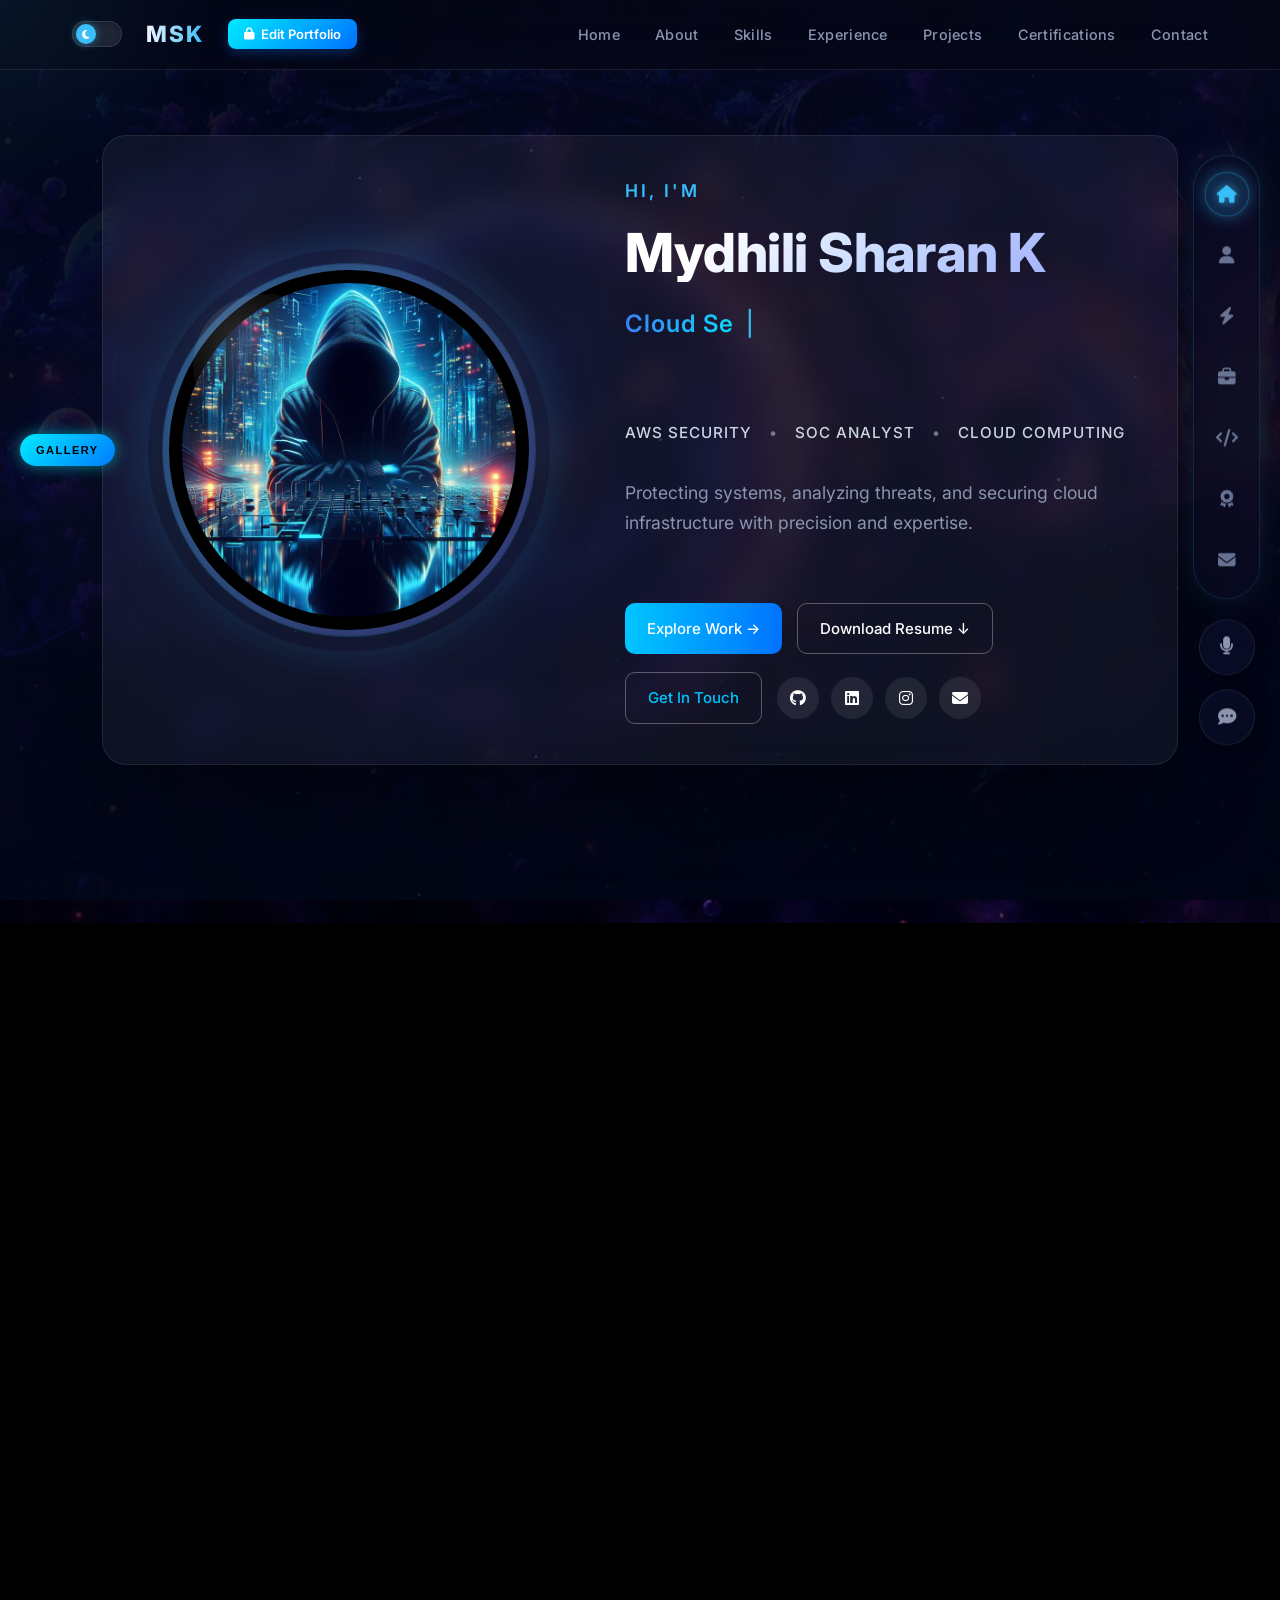
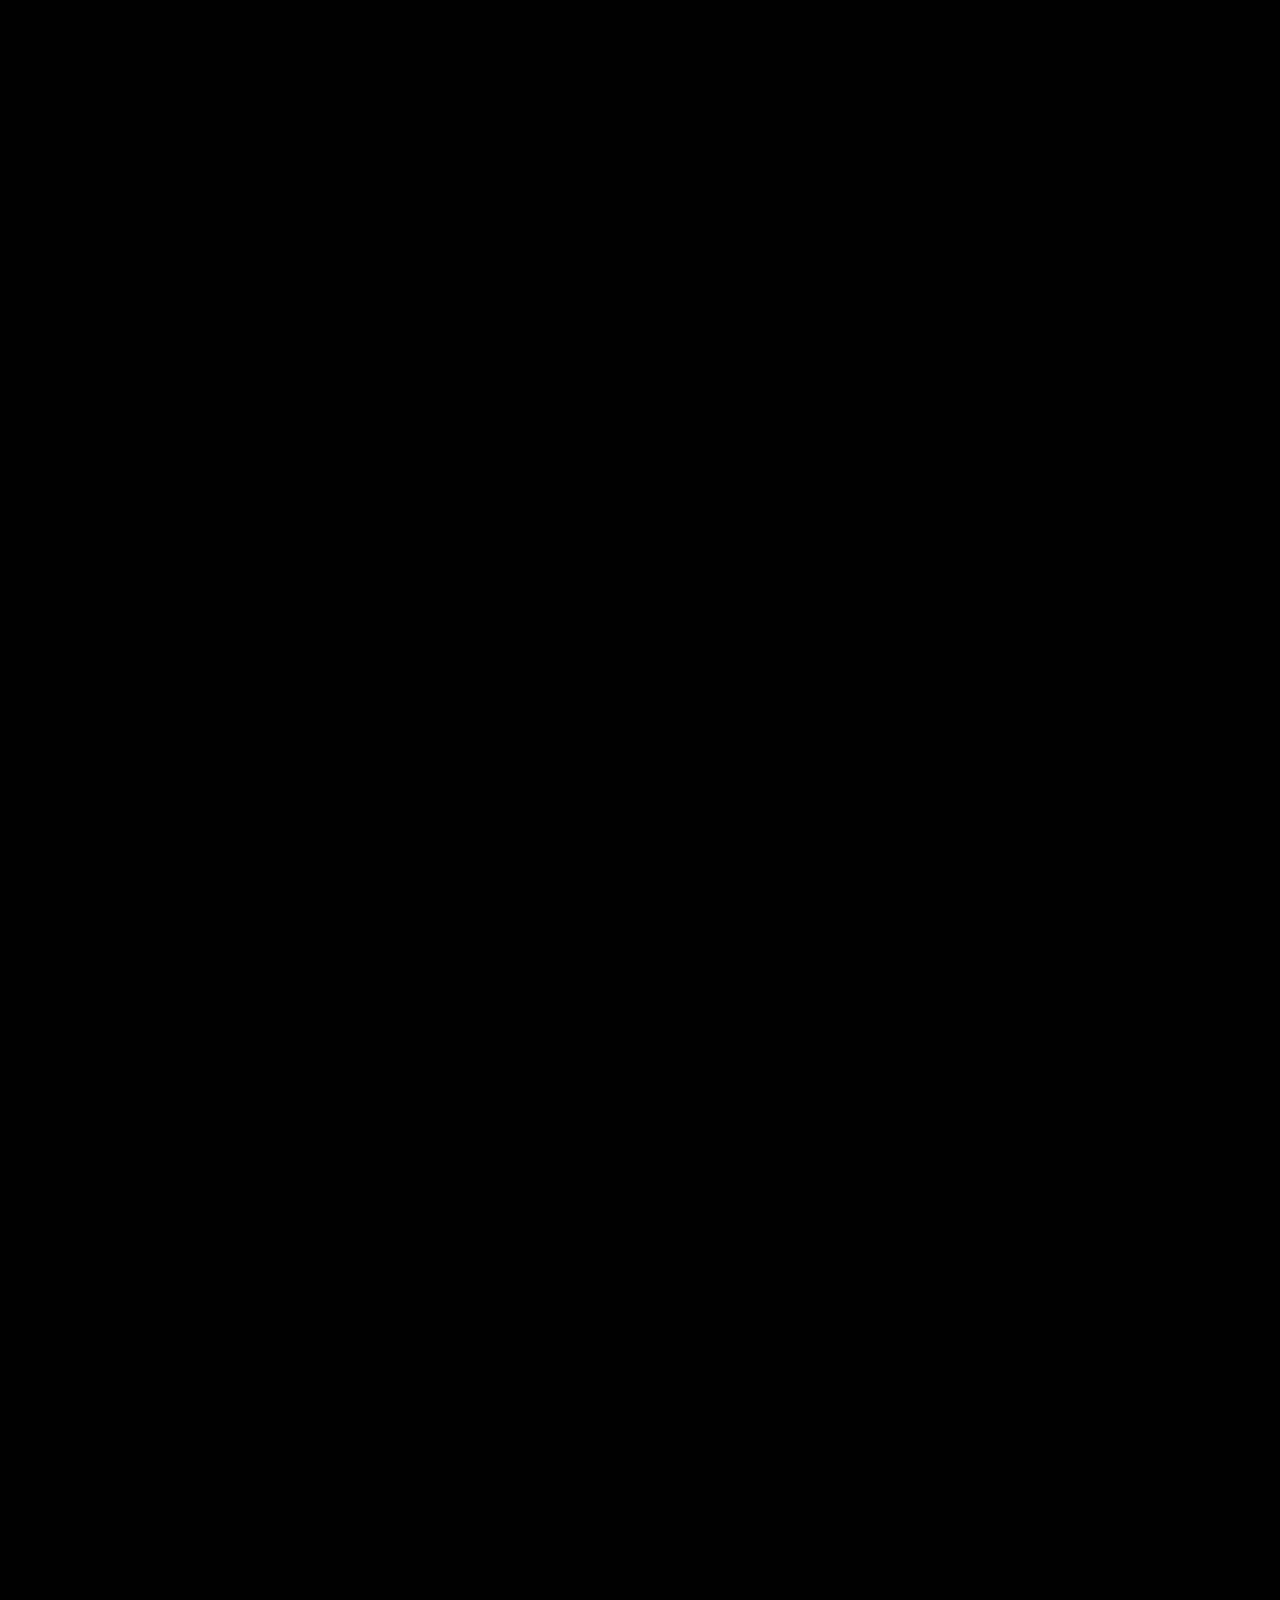
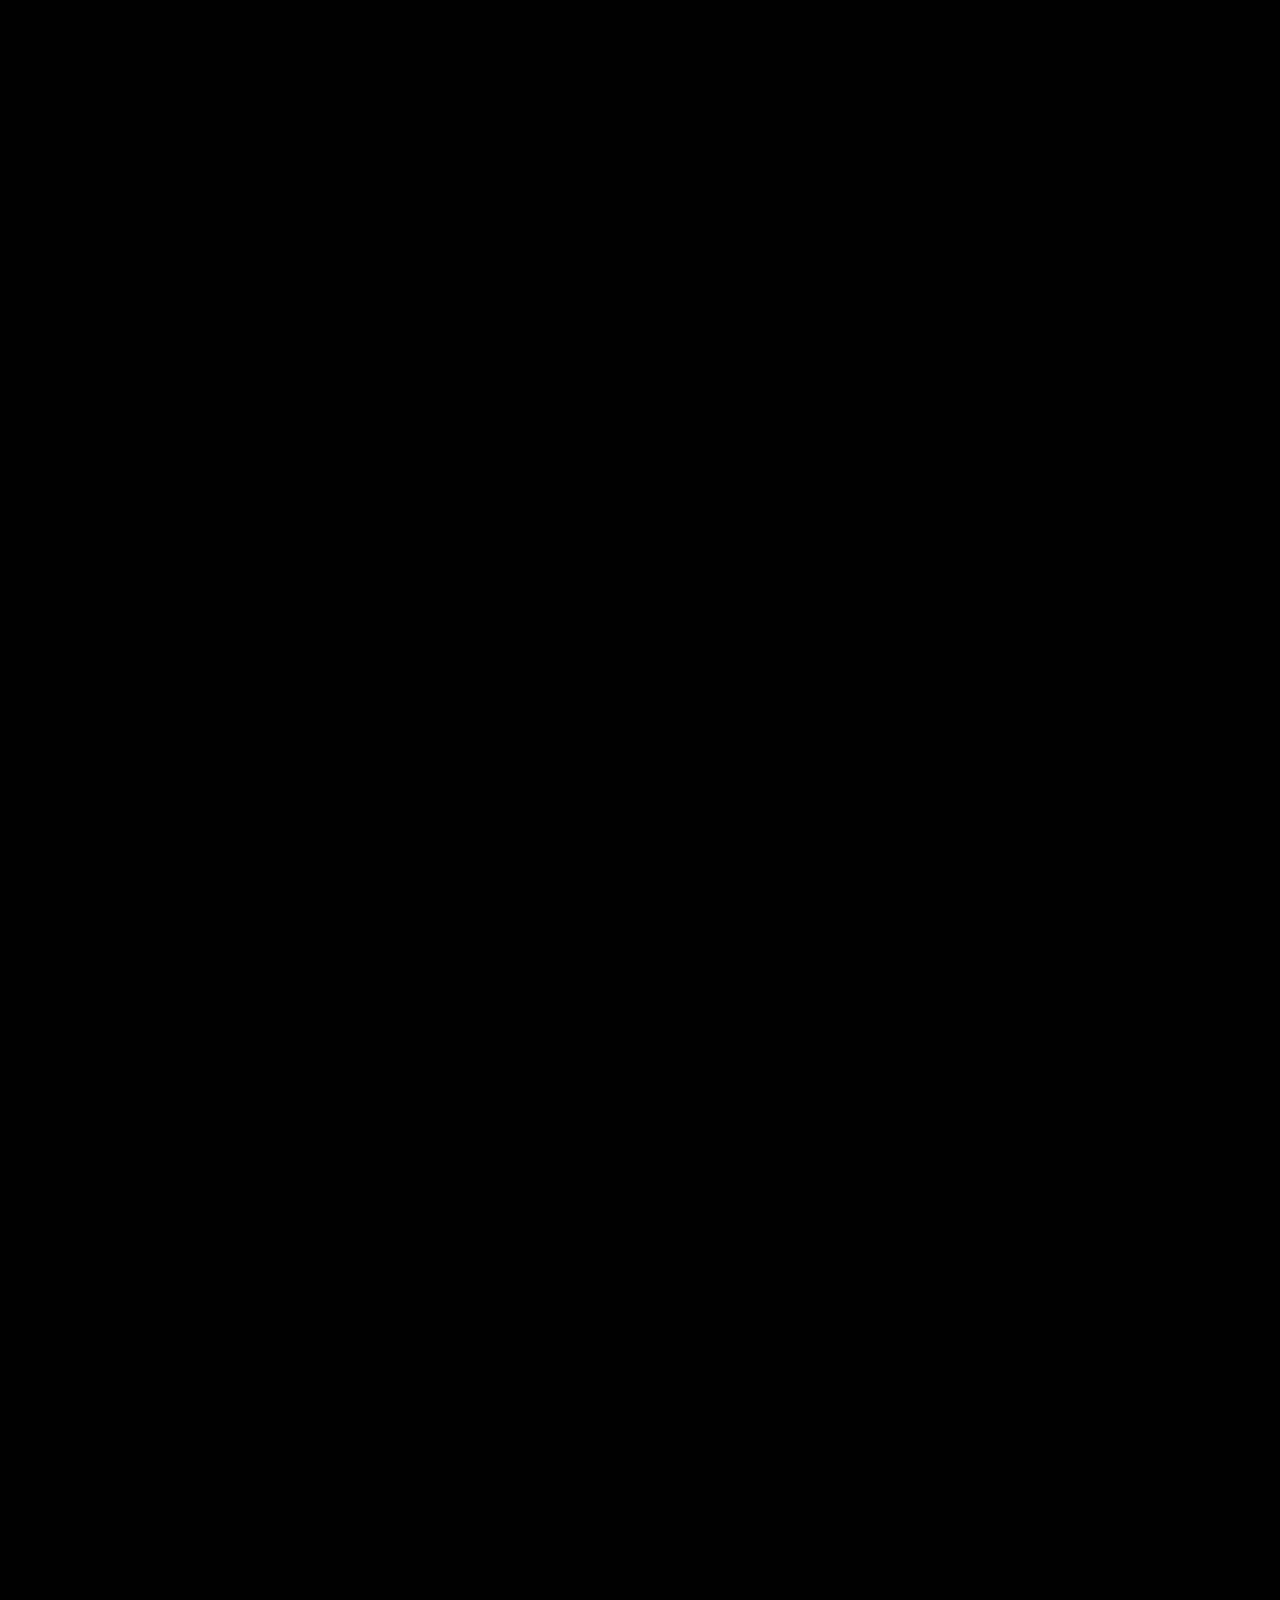
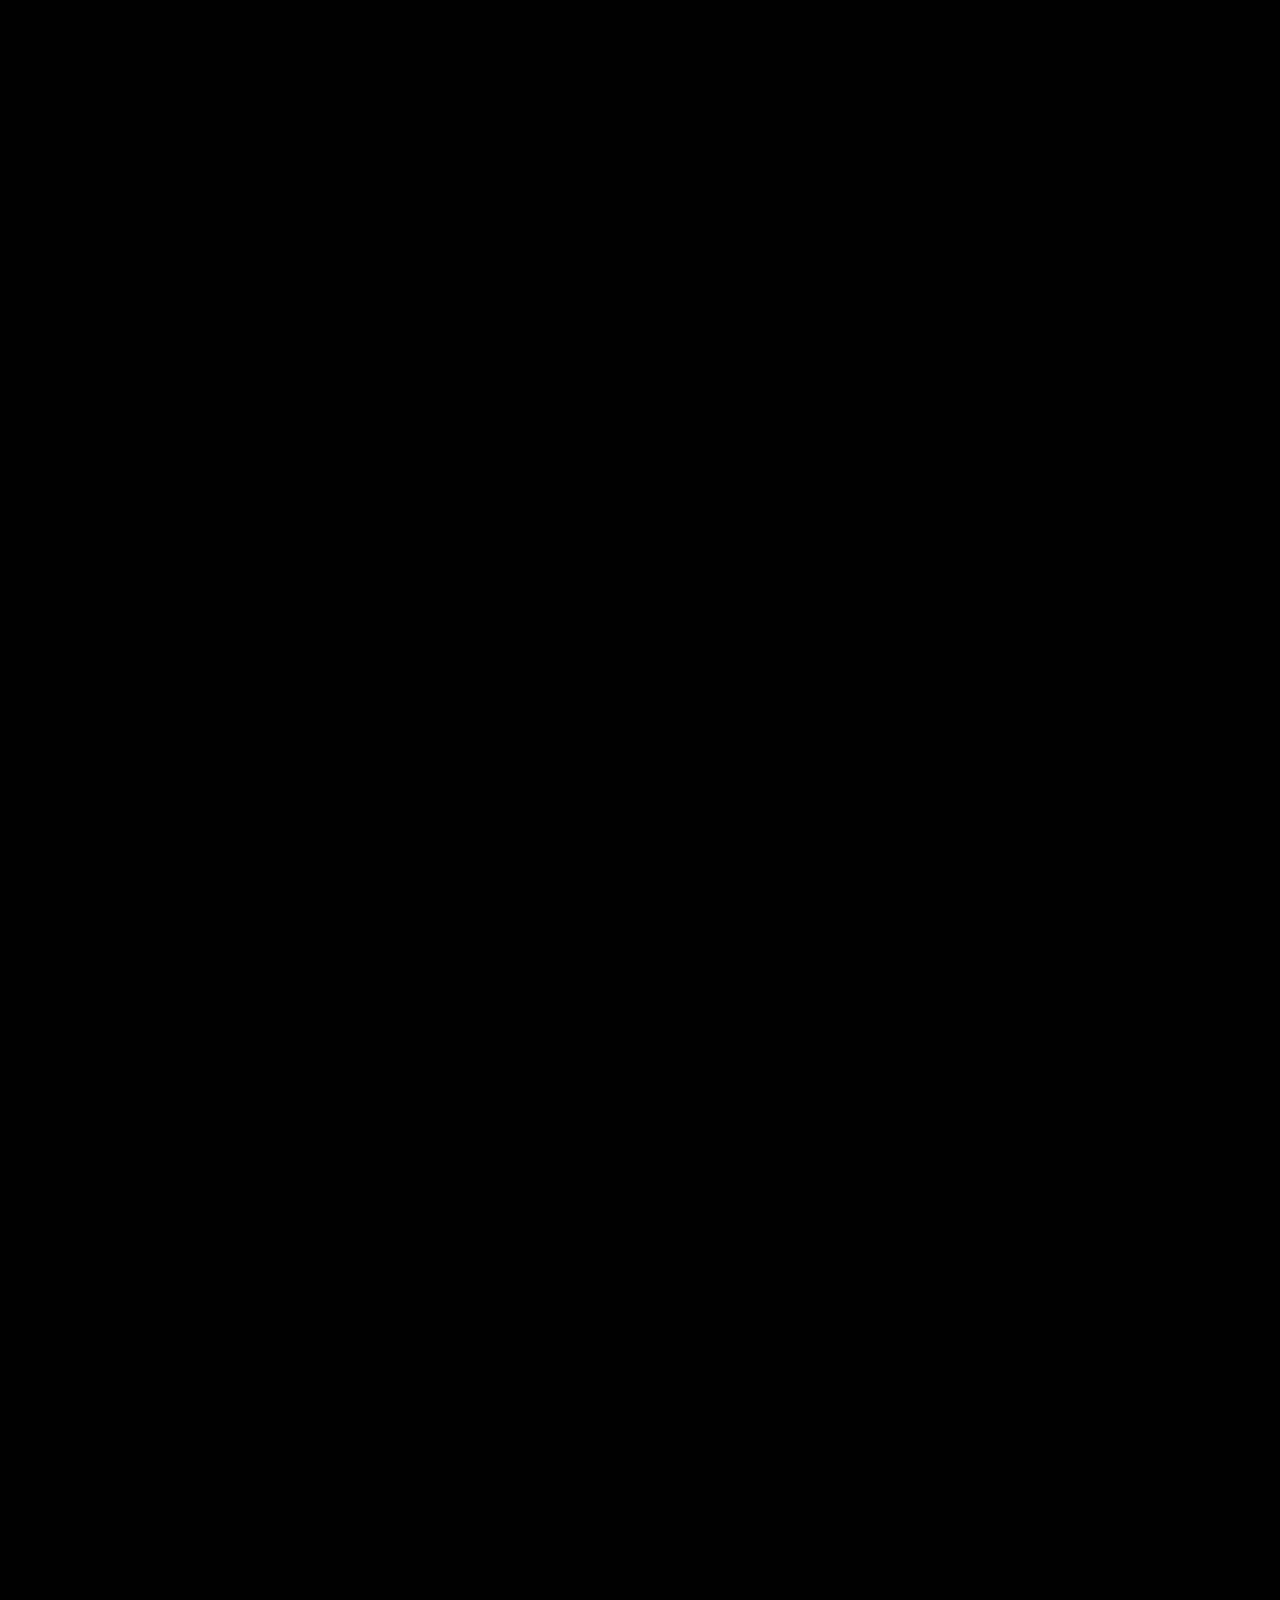
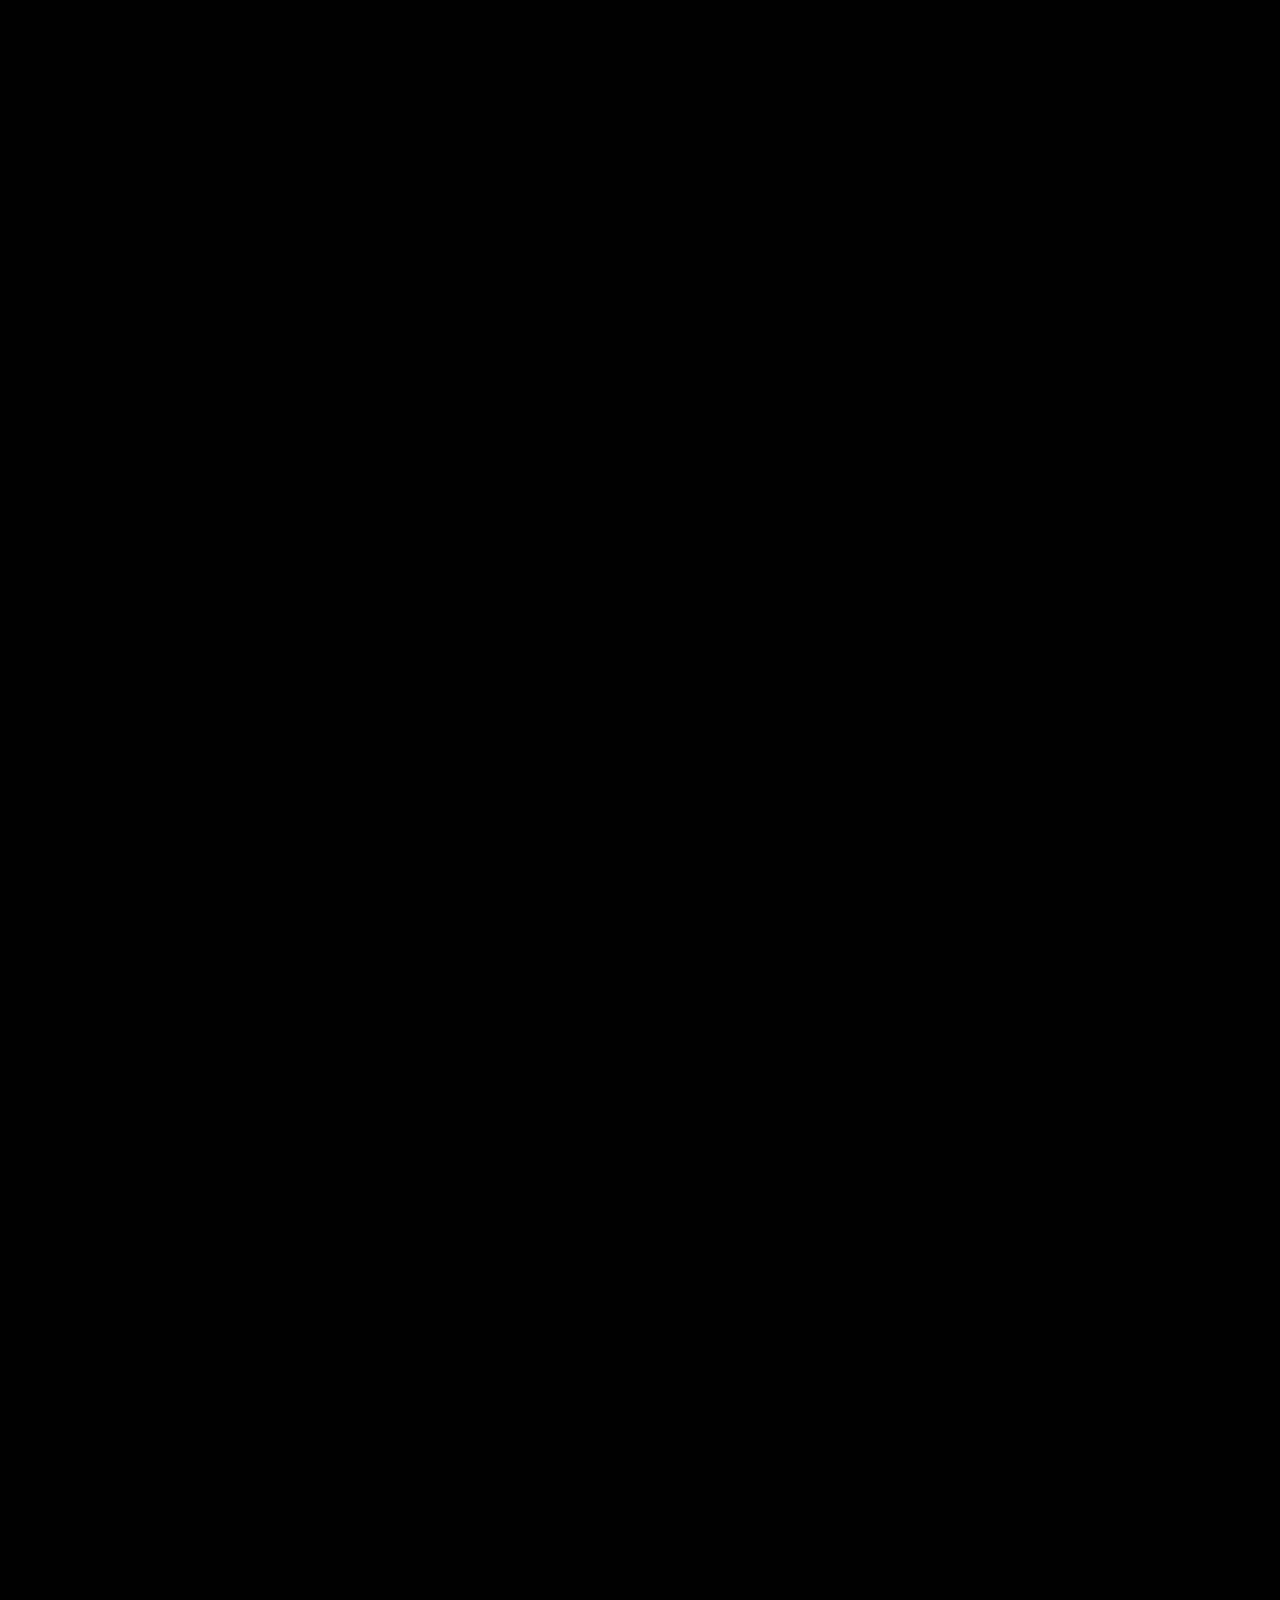
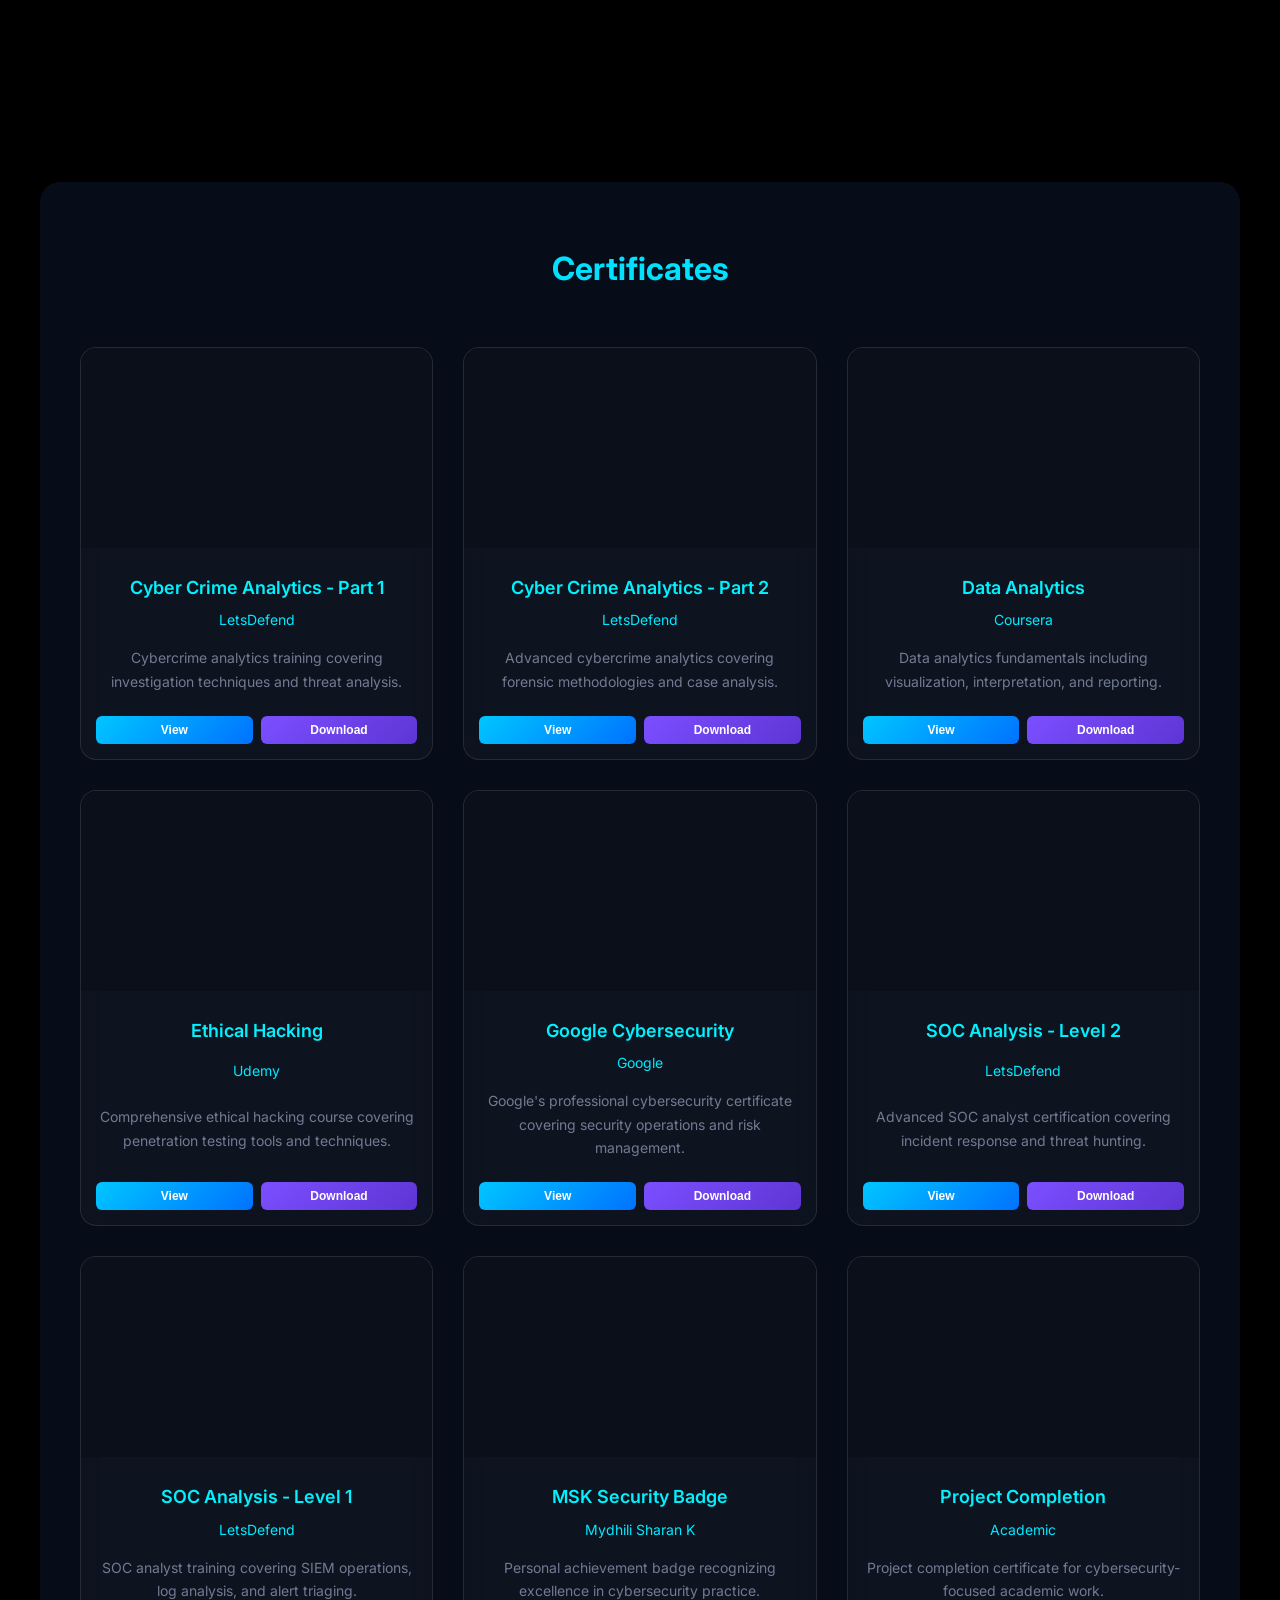
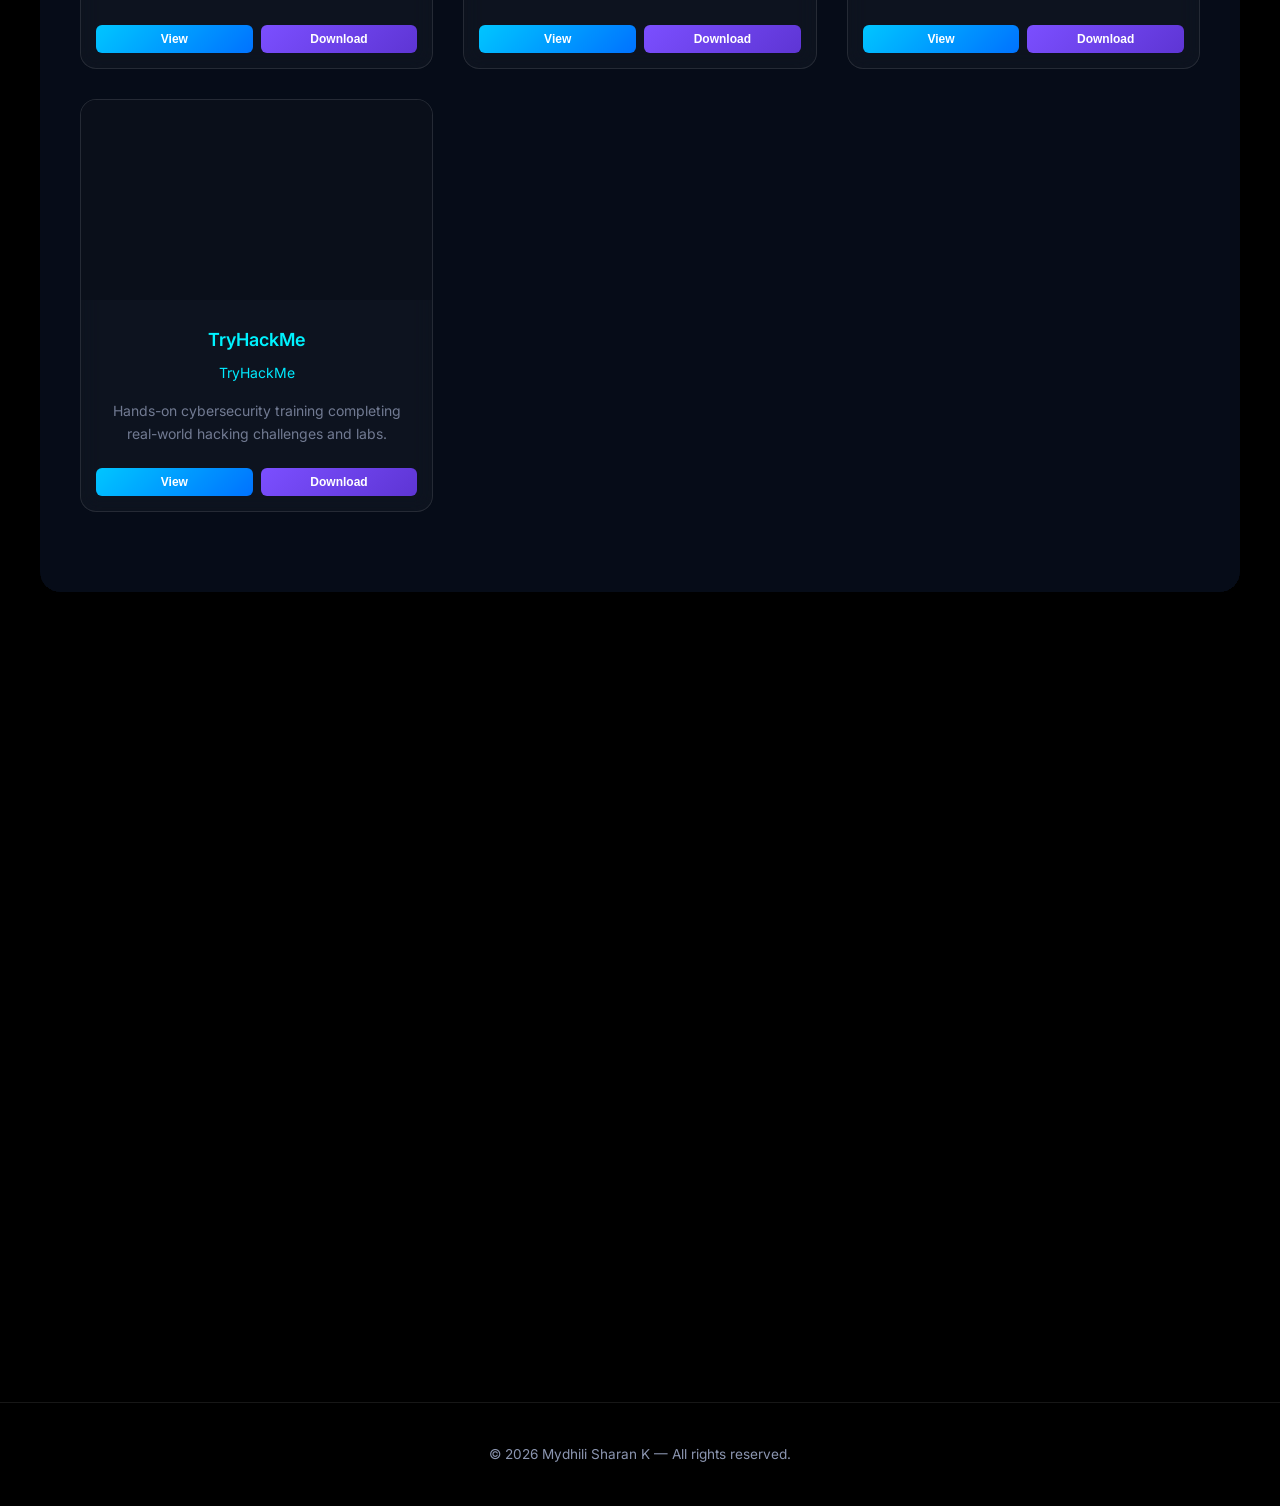
==== commit 027b4369: "Fix: restore correct script.js syntax — close sendMessage brace, fix blank page crash" ====
--- a/index.html
+++ b/index.html
@@ -591,7 +591,7 @@
     1. COMPONENT STRATEGY: 
        - Break index.html into `<Navbar />`, `<Hero />`, `<Skills />`, `<Analytics />`, and `<Chatbot />`.
        - Move all vanilla JavaScript intersection observers into a standard custom hook: e.g. `useScrollReveal()`.
-       - Convert the `script.js?v=1775831212224` Chatbot logic into a `useChatStore()` Zustand store or Context provider.
+       - Convert the `script.js?v=1775882445951` Chatbot logic into a `useChatStore()` Zustand store or Context provider.
 
     2. THREE.JS MIGRATION: 
        - Discard `canvas#particles-bg` and replace it with a full-screen `<Canvas>` from `@react-three/fiber`.
@@ -618,11 +618,11 @@
     <script src="https://www.gstatic.com/firebasejs/10.9.0/firebase-app-compat.js"></script>
     <script src="https://www.gstatic.com/firebasejs/10.9.0/firebase-firestore-compat.js"></script>
     <script src="https://www.gstatic.com/firebasejs/10.9.0/firebase-storage-compat.js"></script>
-    <script src="firebase-config.js?v=1775831212224"></script>
+    <script src="firebase-config.js?v=1775882445951"></script>
 
     <!-- CORE SCRIPTS -->
     <script src="data.js"></script>
-    <script src="script.js?v=1775831212224"></script>
+    <script src="script.js?v=1775882445951"></script>
 
     
     </div>
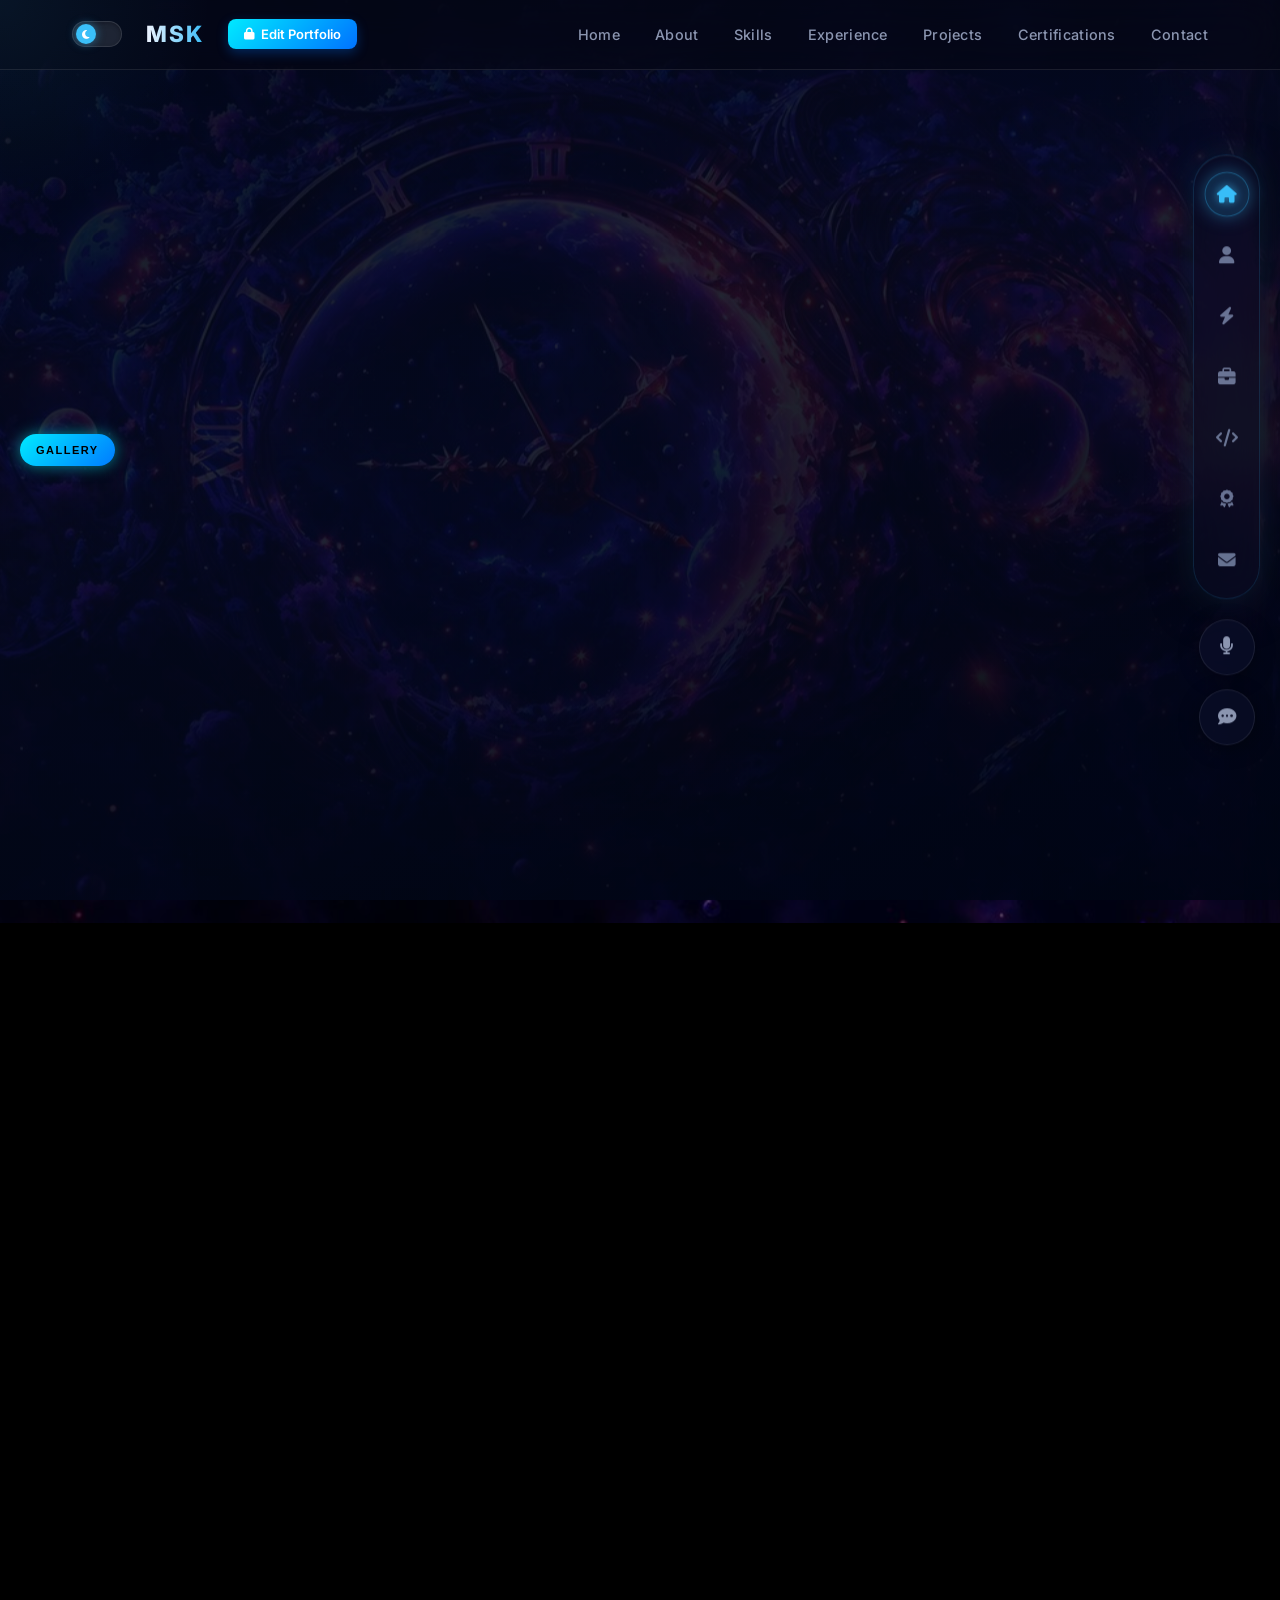
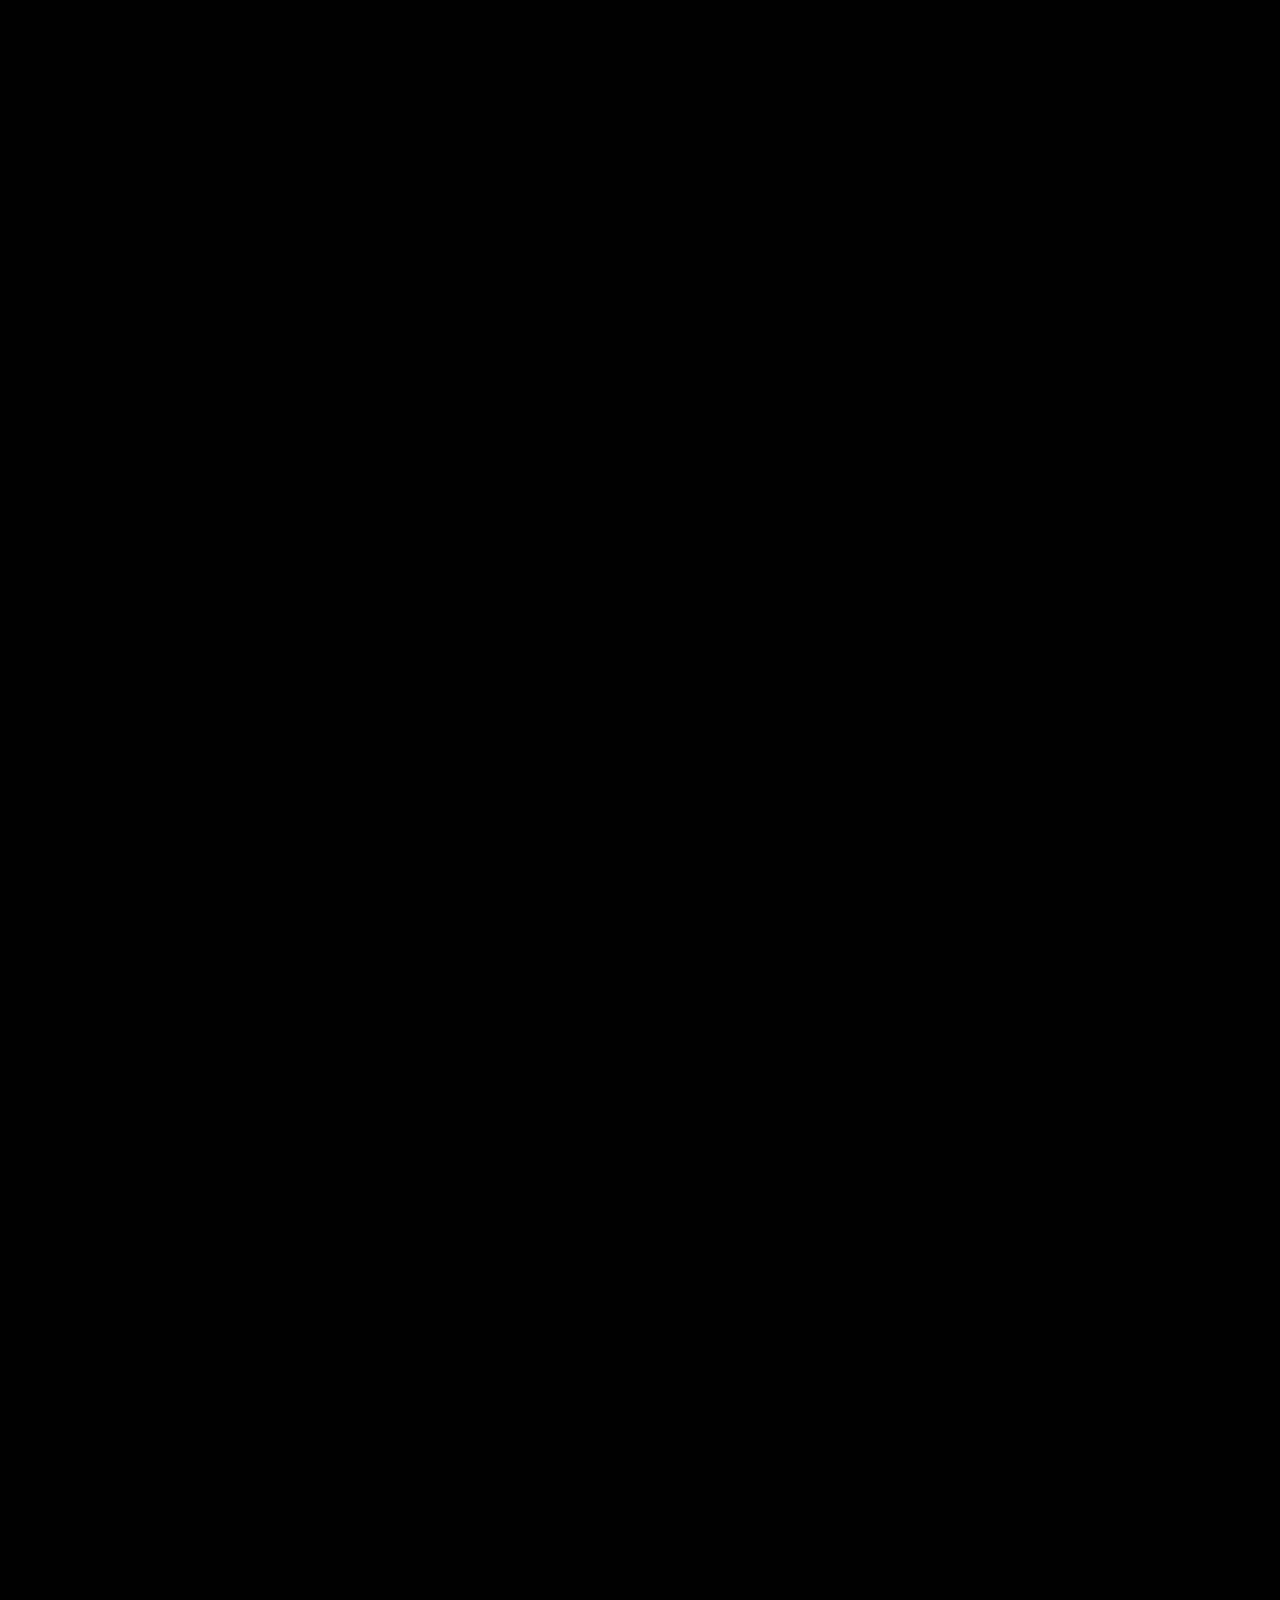
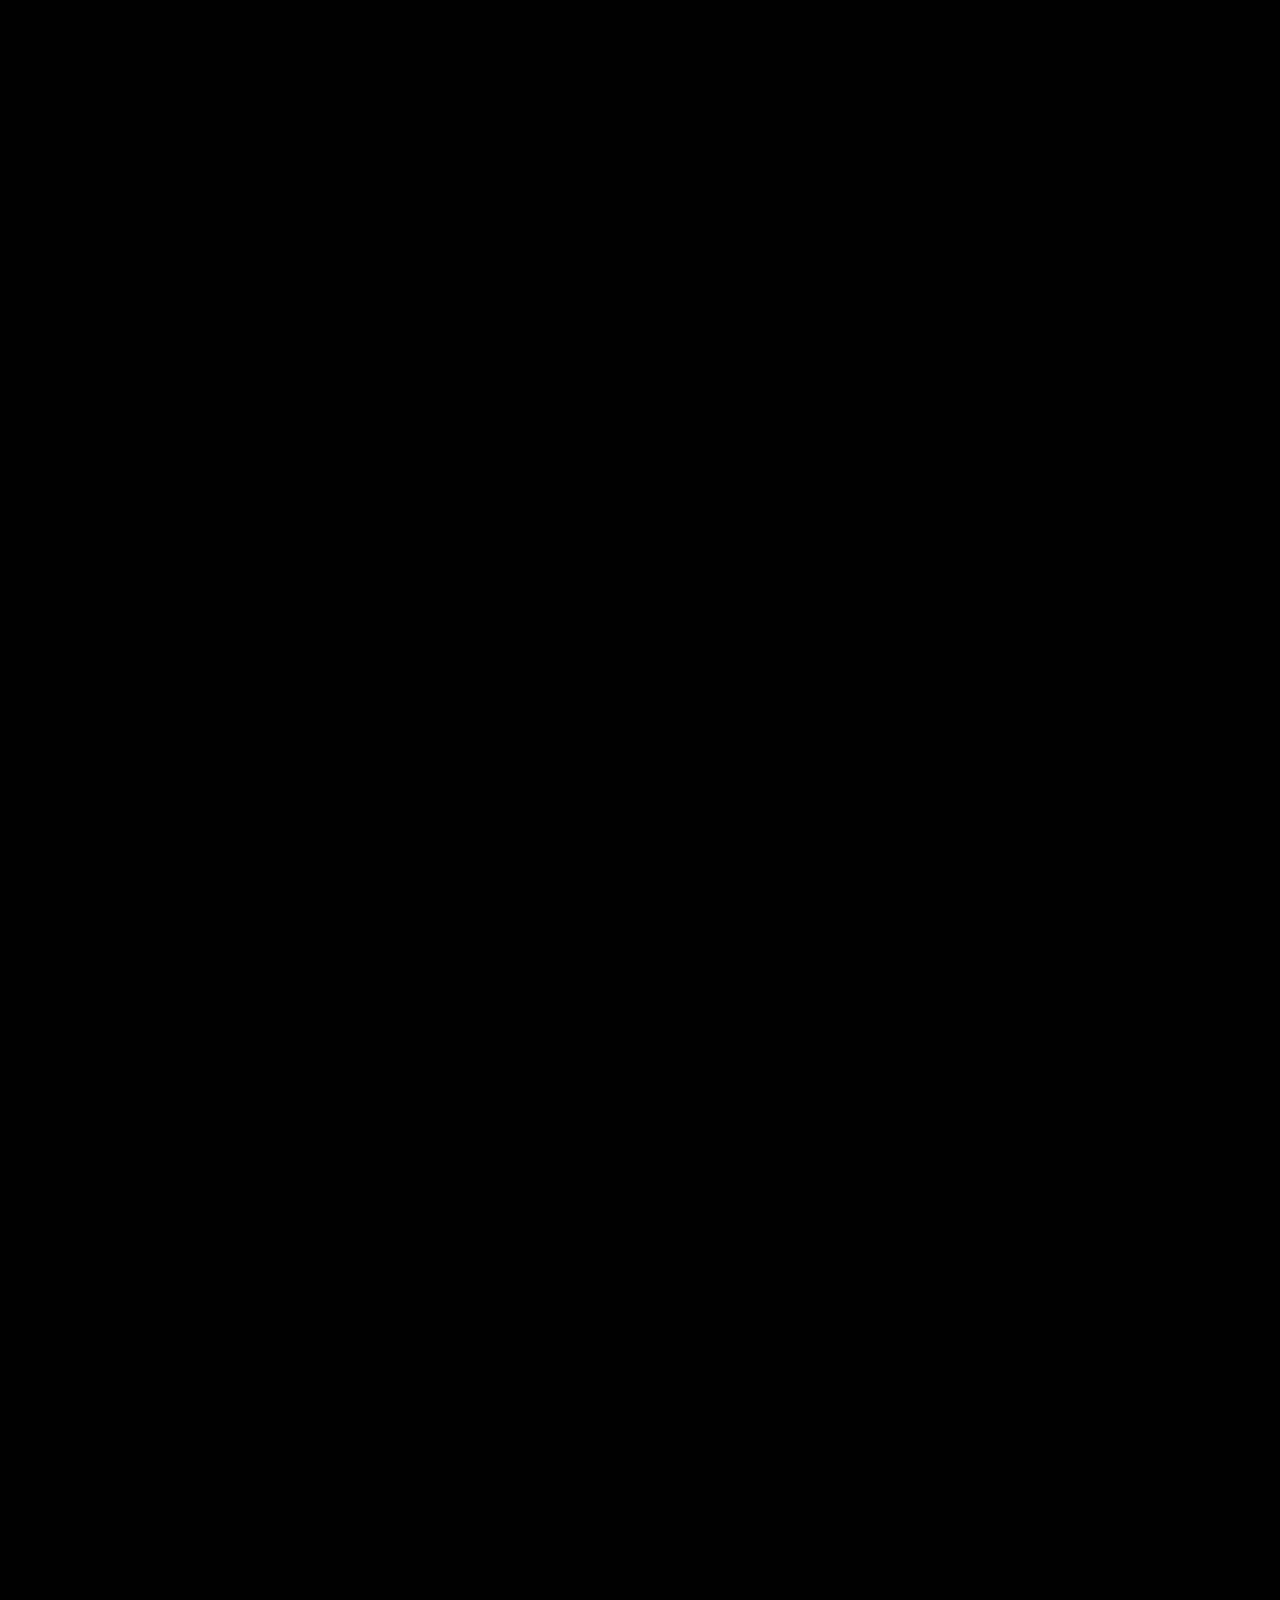
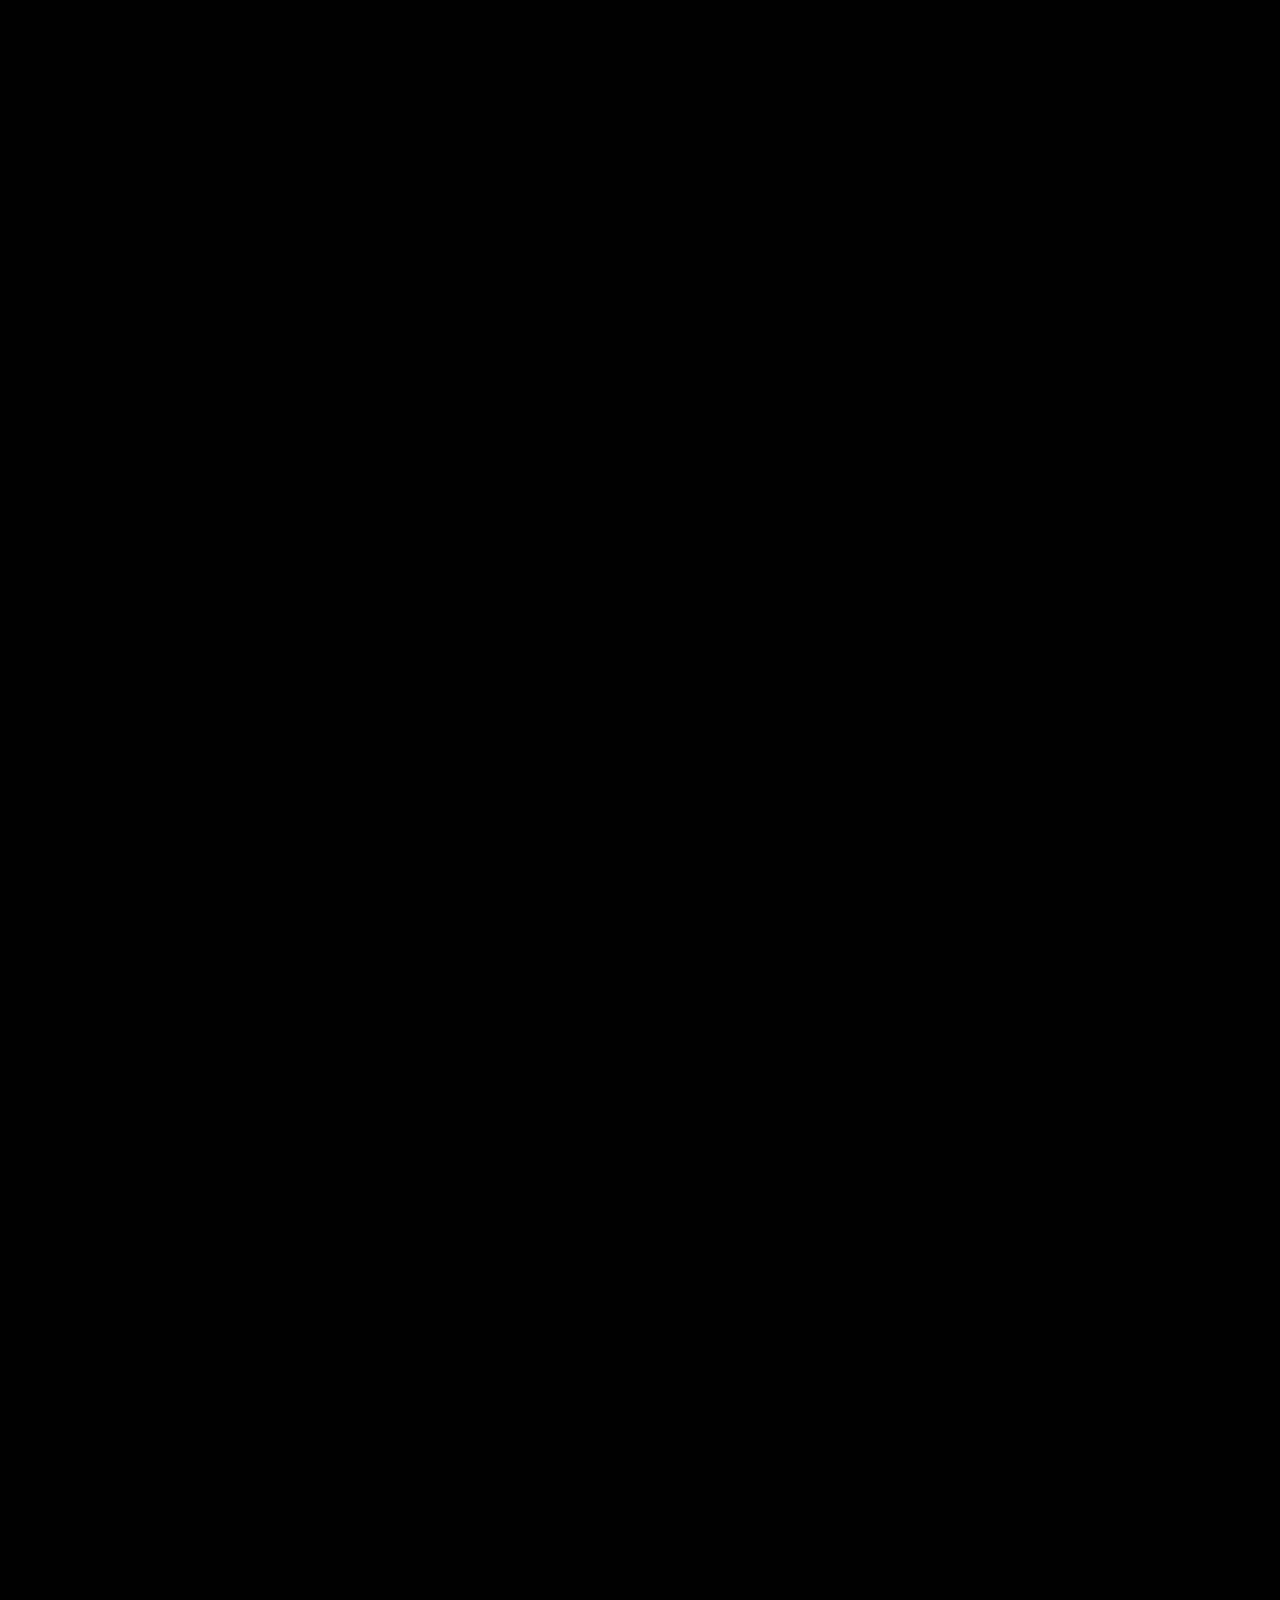
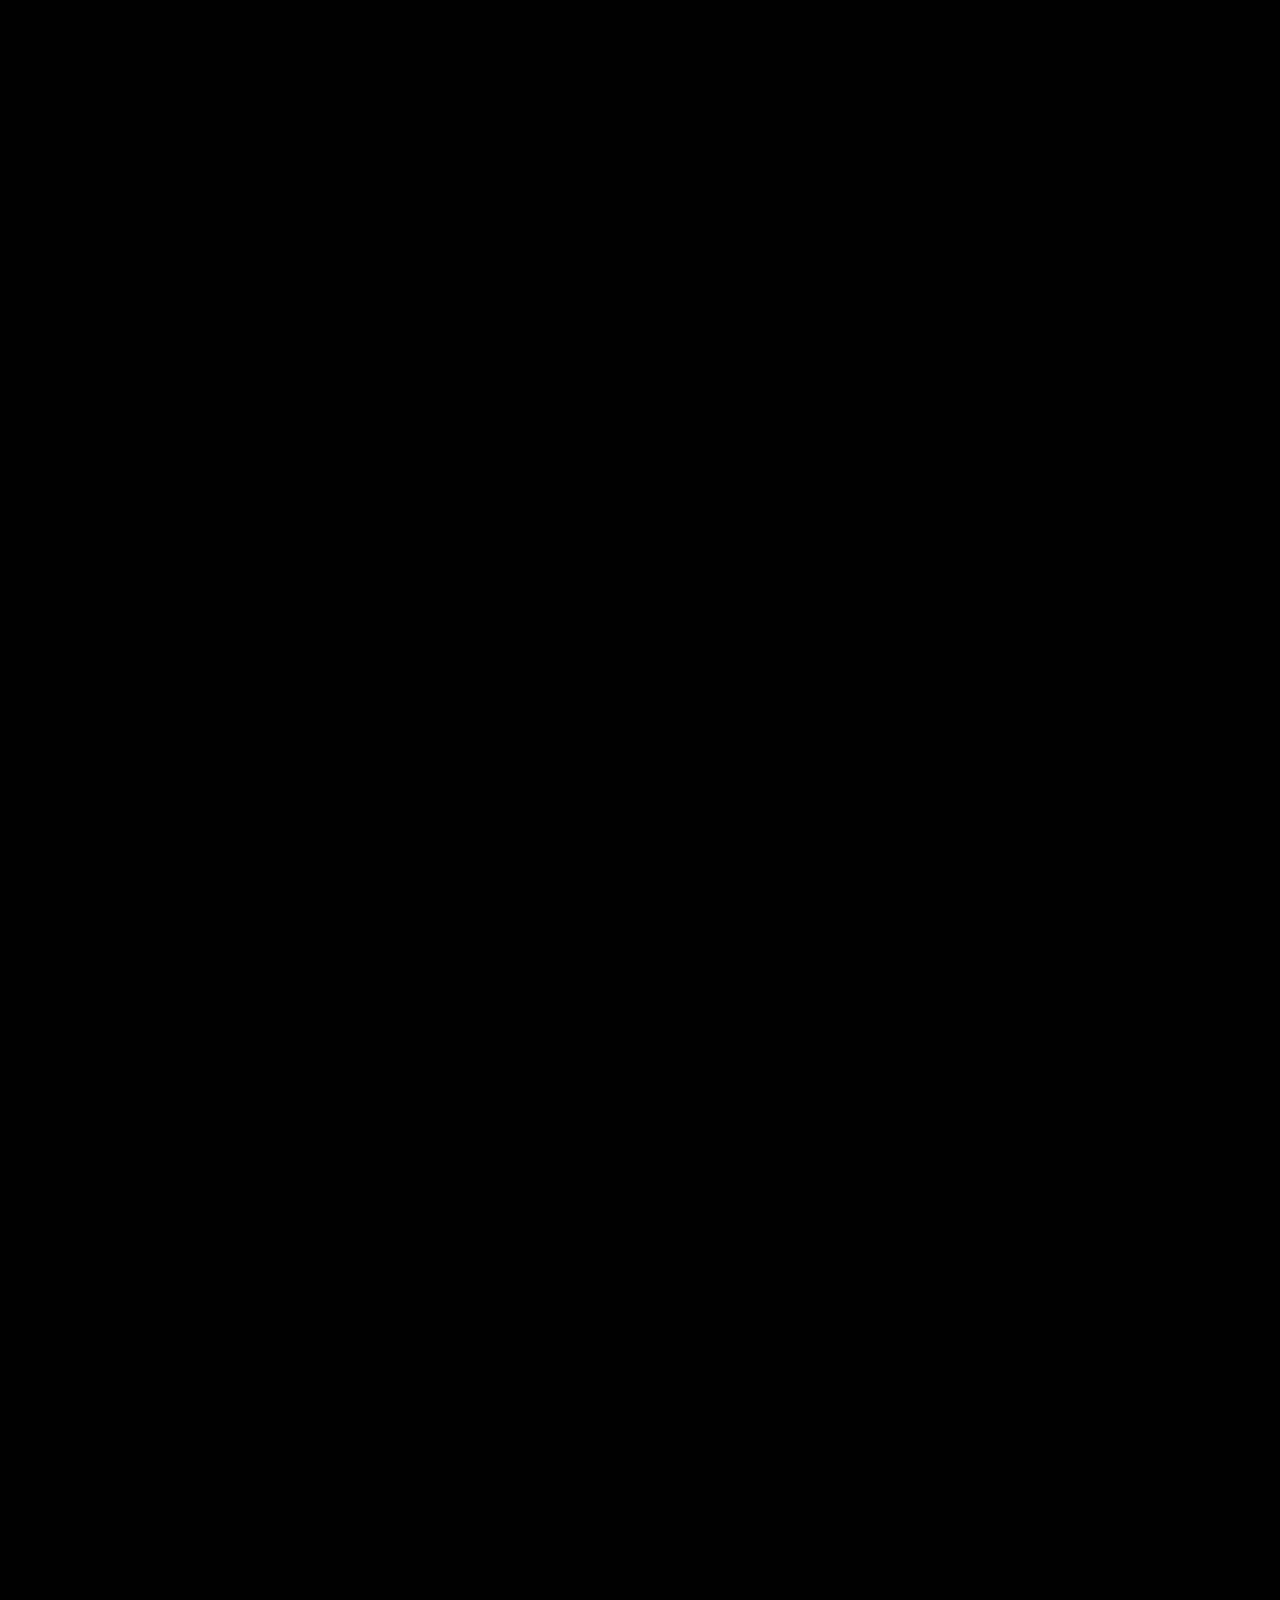
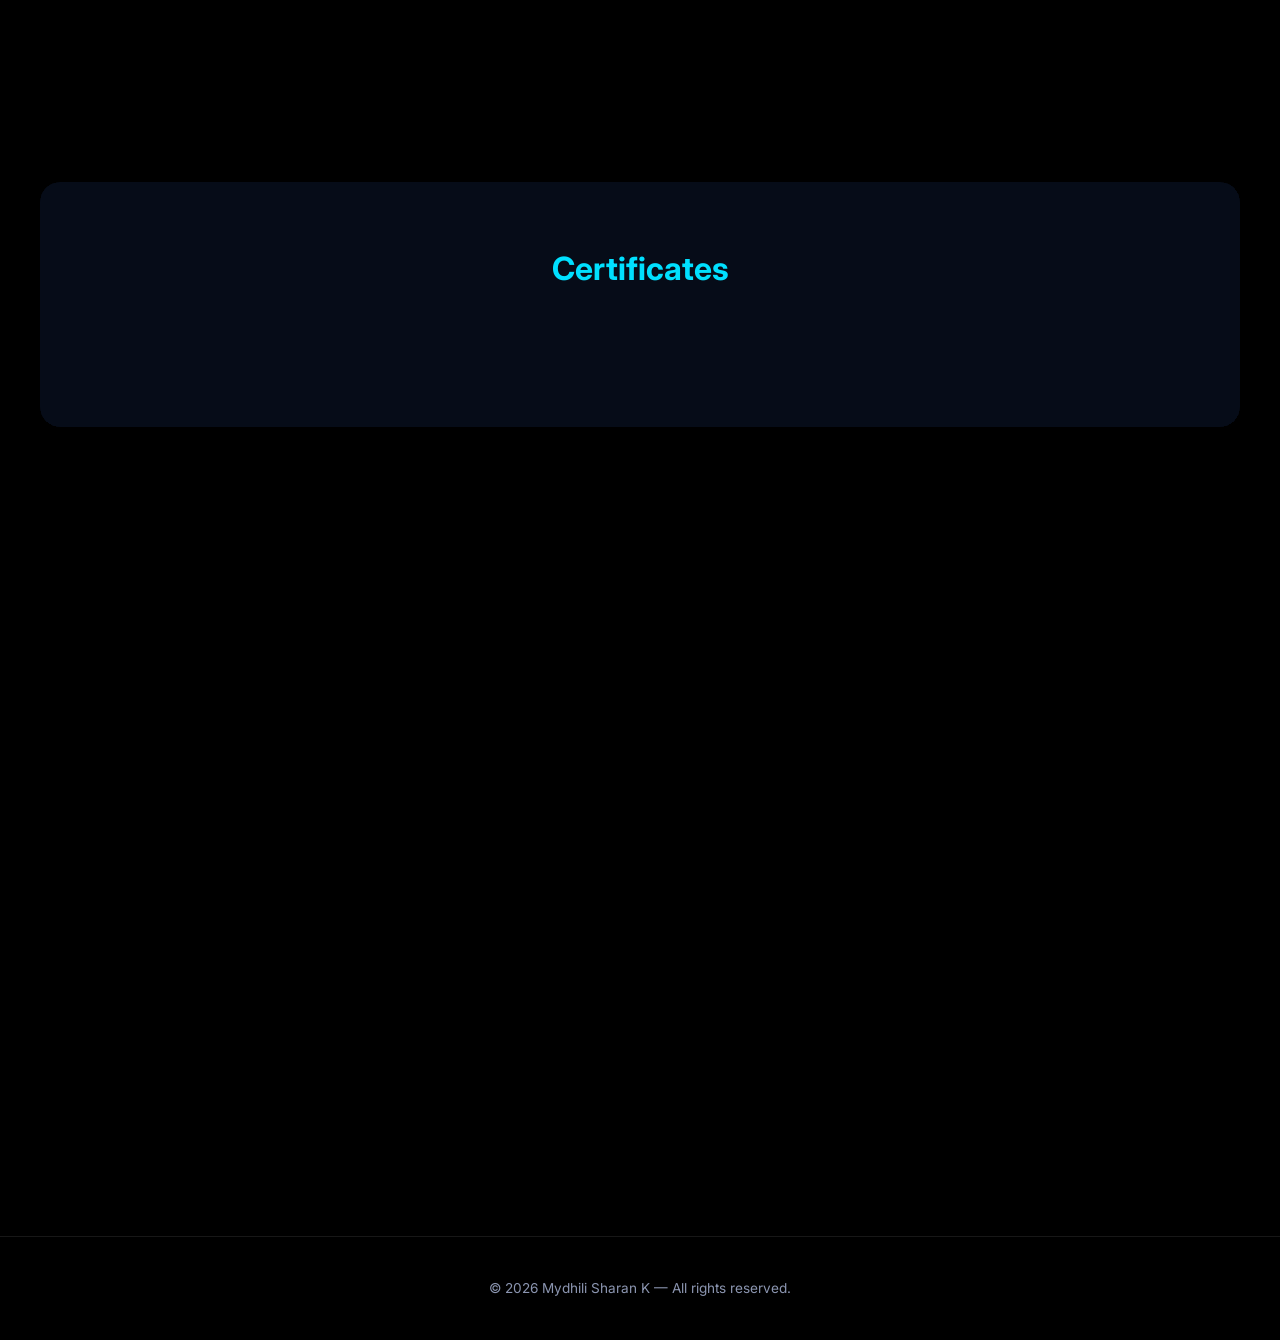
==== commit 064a4ca9: "Auto-prefix all JARVIS replies and UI defaults exactly with 'I am JARVIS' per user specific formatti" ====
--- a/index.html
+++ b/index.html
@@ -4,7 +4,7 @@
     <meta charset="UTF-8">
     <meta name="viewport" content="width=device-width, initial-scale=1.0">
     <meta name="description" content="Mydhili Sharan K - Cybersecurity, Cloud Security & SOC Analyst Portfolio">
-    <title>Mydhili Sharan K | Cybersecurity Portfolio</title>
+    <title>Mydhili Sharan K | Cybersecurity Portfolio</title><script>window.onerror = function(msg, url, line, col, error) { alert(\'JS ERROR: \' + msg + \' at line \' + line); };</script>
     <link rel="stylesheet" href="style.css">
     <link rel="stylesheet" href="https://cdnjs.cloudflare.com/ajax/libs/font-awesome/6.5.0/css/all.min.css">
     <link href="https://fonts.googleapis.com/css2?family=Inter:wght@300;400;500;600;700;800&display=swap" rel="stylesheet">
@@ -561,7 +561,10 @@
             </div>
         </div>
         <div id="chat-body" class="chat-body">
-            <div class="chat-msg ai">Hi! I'm Mydhili's AI assistant. Ask me about her skills, projects, or experience.</div>
+            <div class="cgpt-bot-row">
+                <div class="cgpt-bot-avatar"><i class="fas fa-robot"></i></div>
+                <div class="cgpt-bot-msg">I am JARVIS, Mydhili's AI assistant. Ask me about her skills, projects, or experience.</div>
+            </div>
         </div>
         <div class="chat-quick-replies">
             <button onclick="sendQuickReply('Skills')">Skills</button>
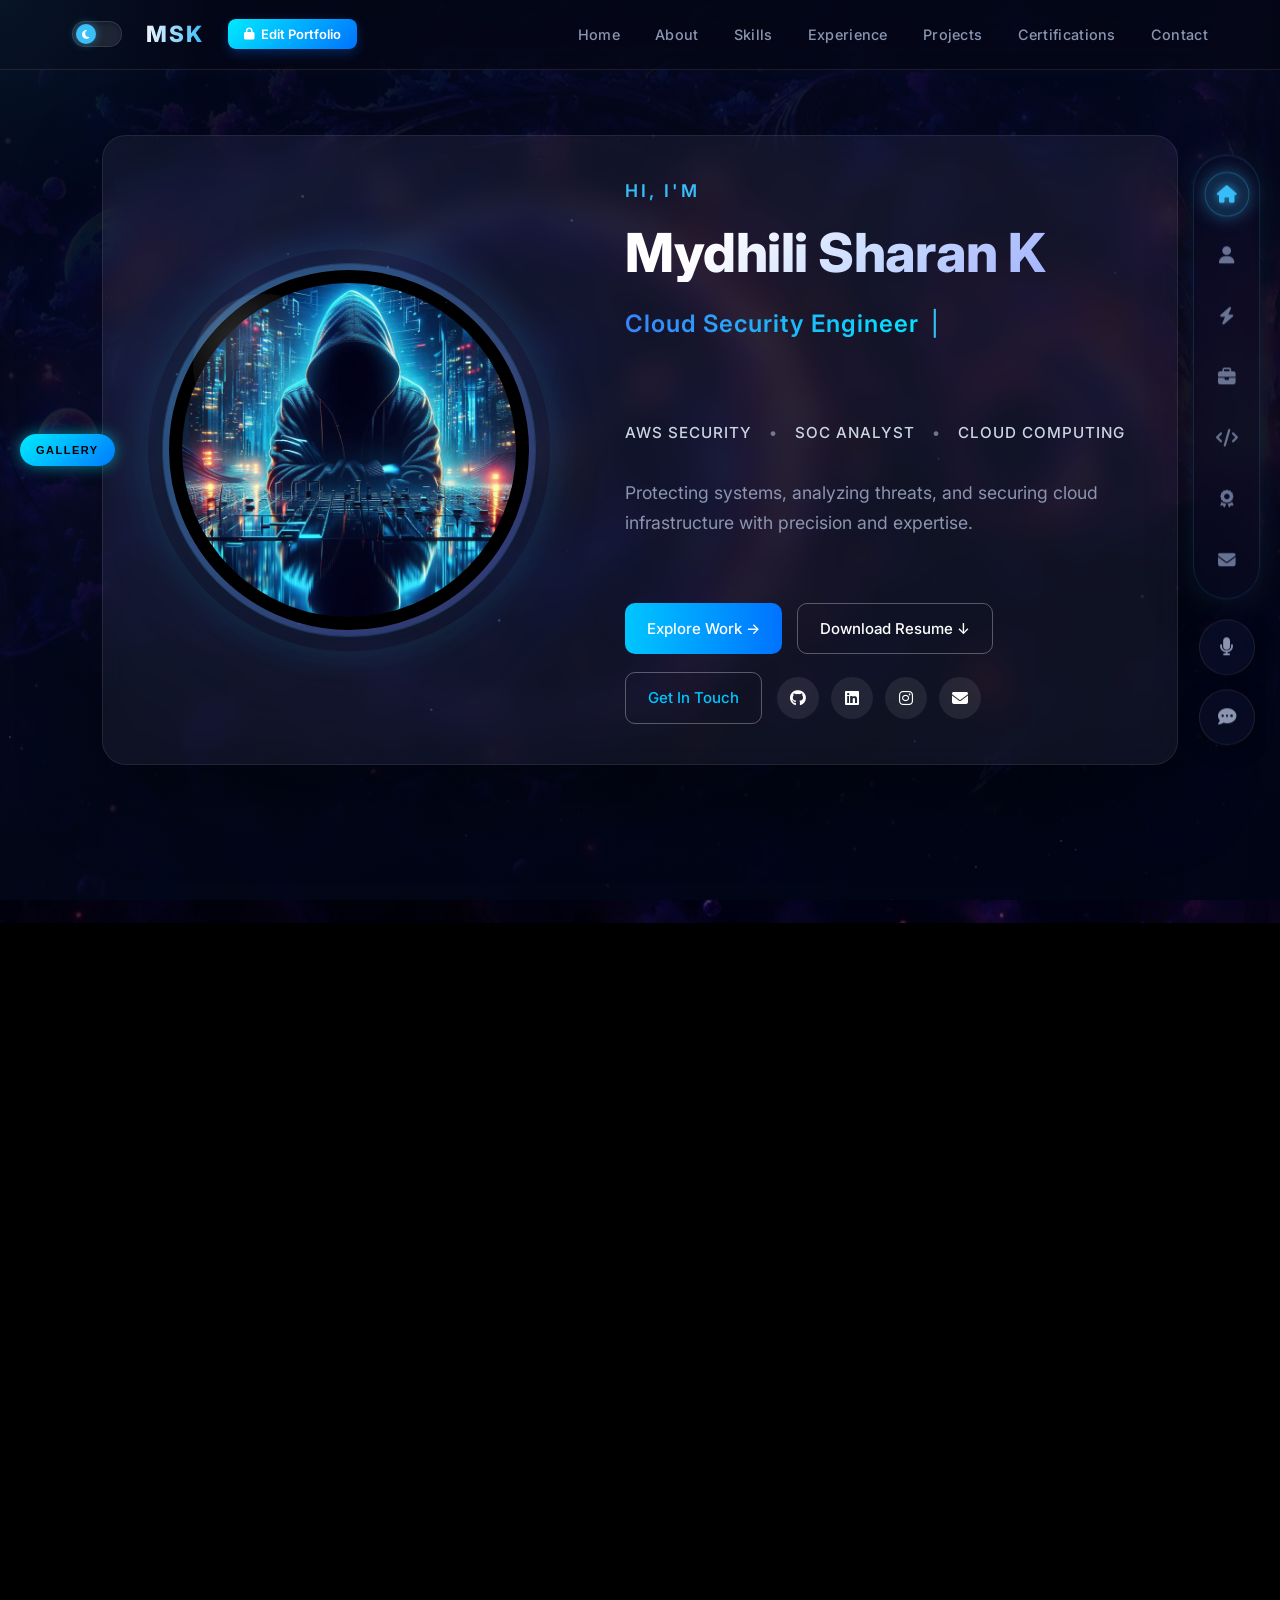
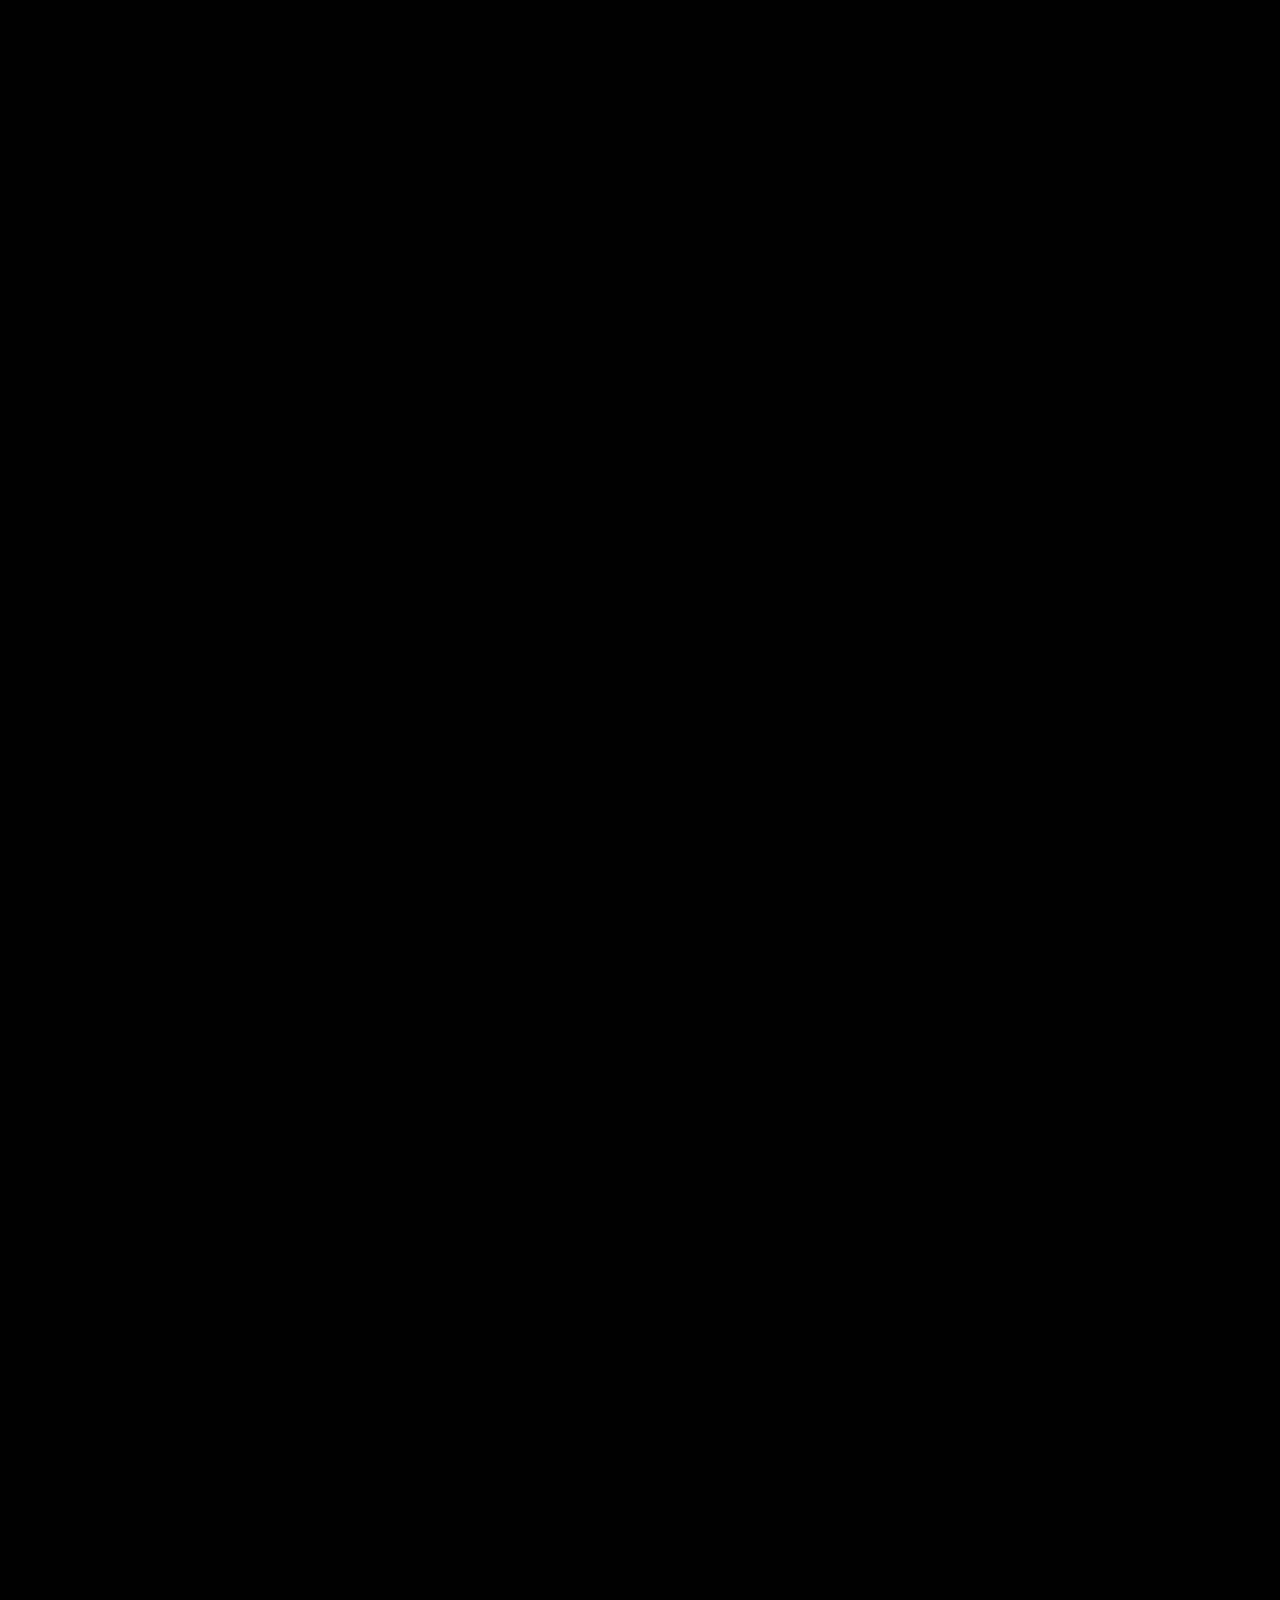
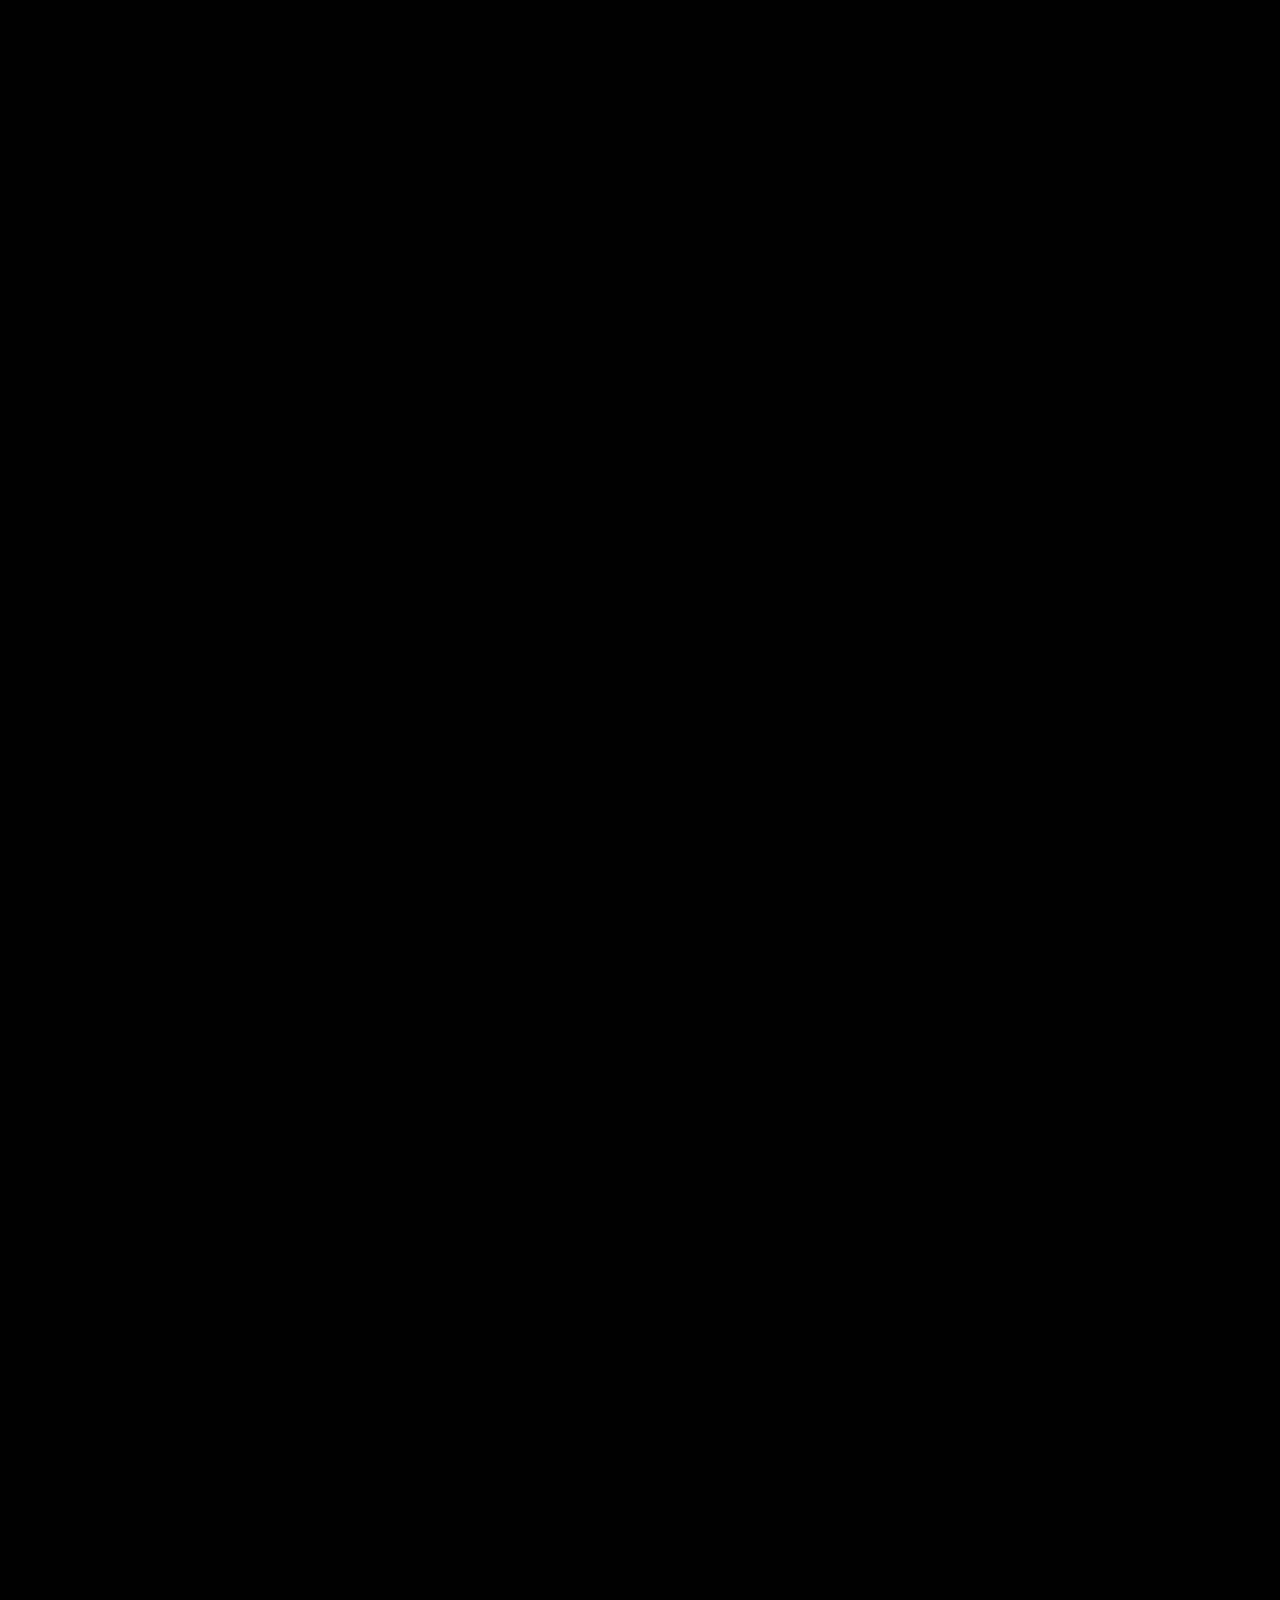
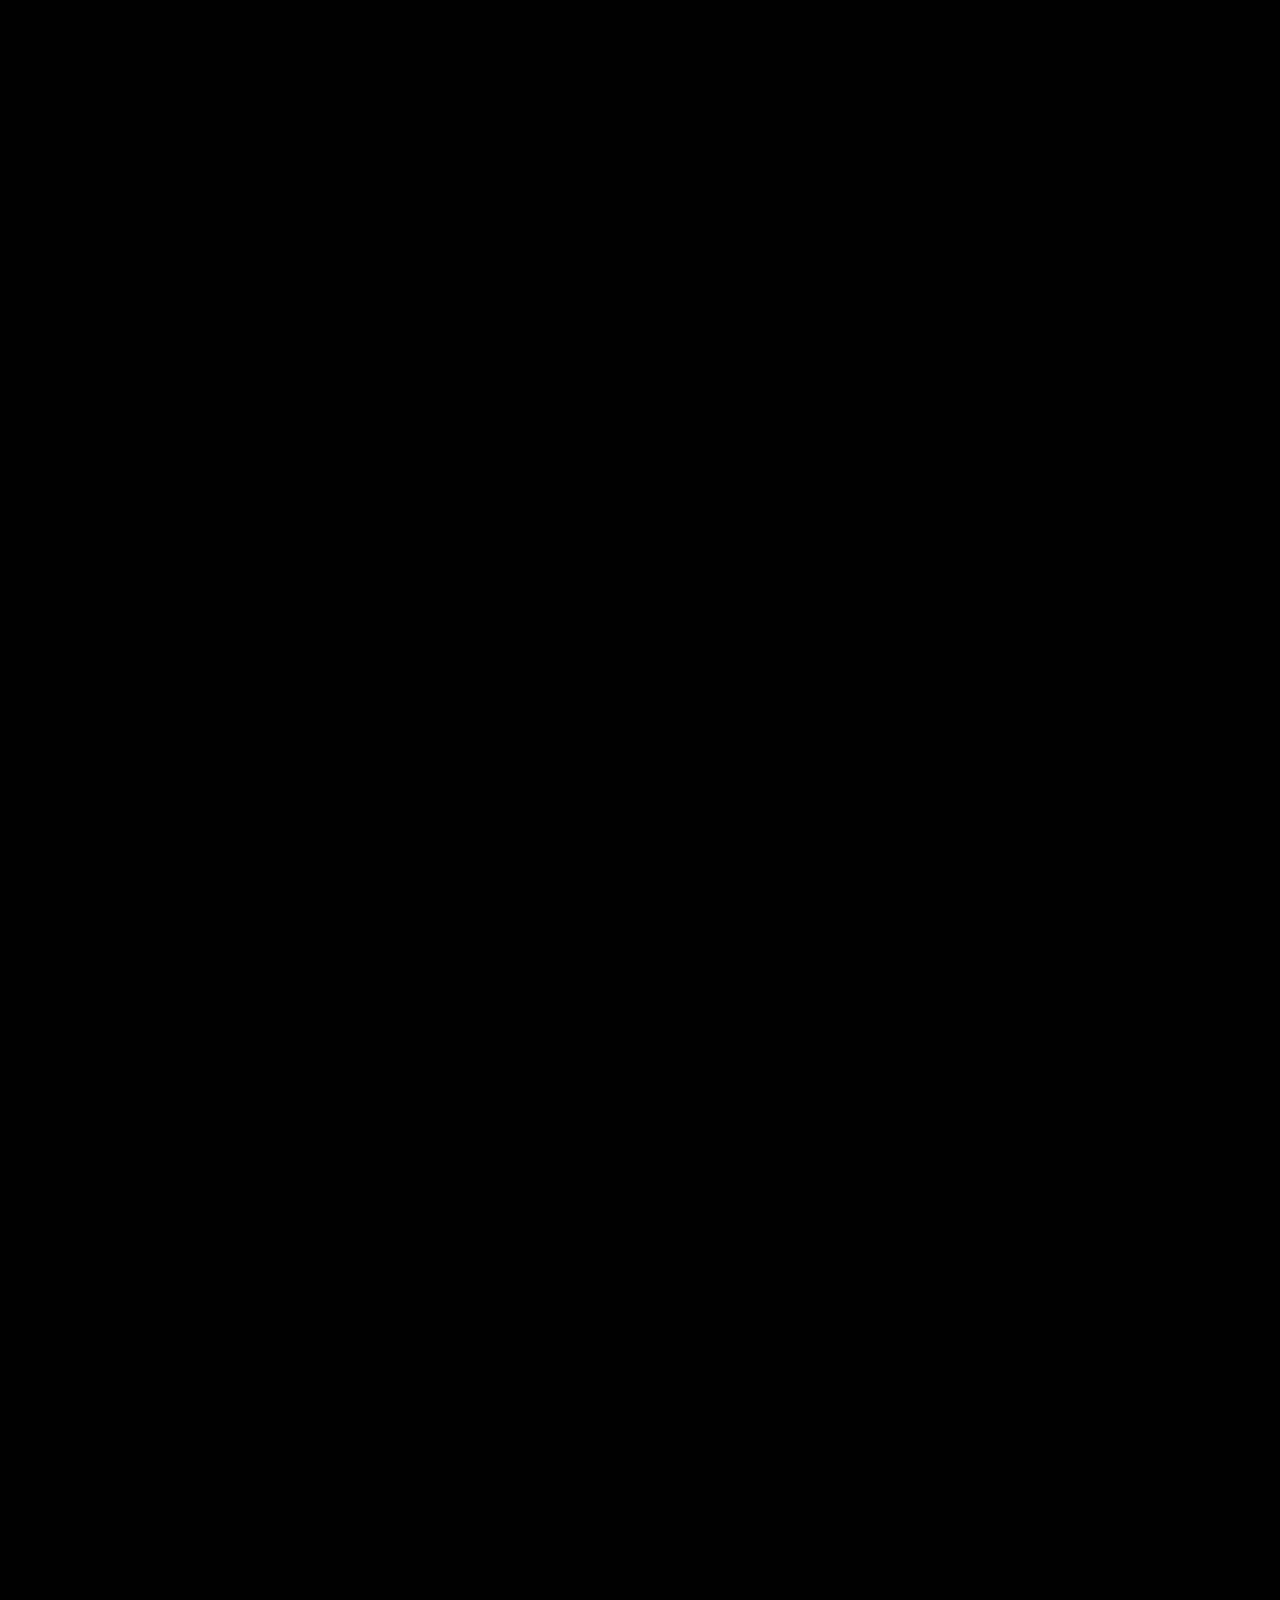
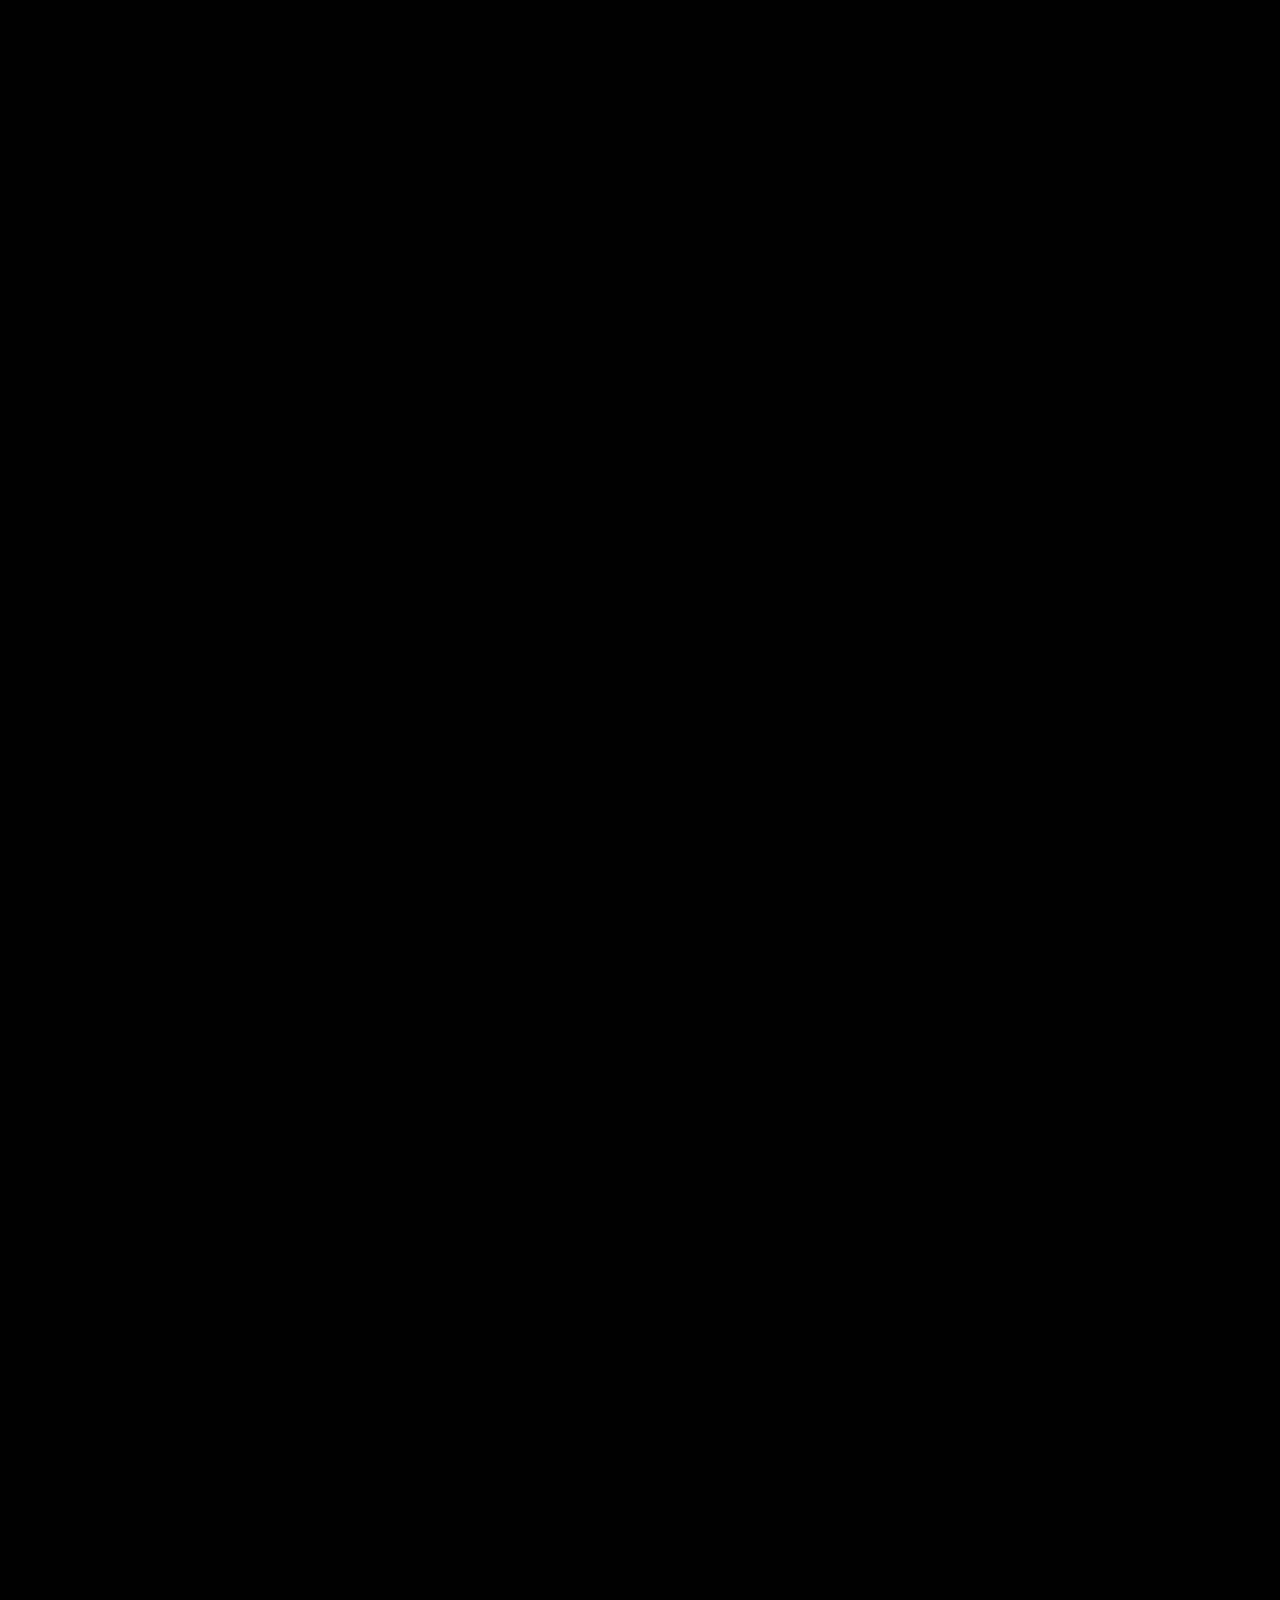
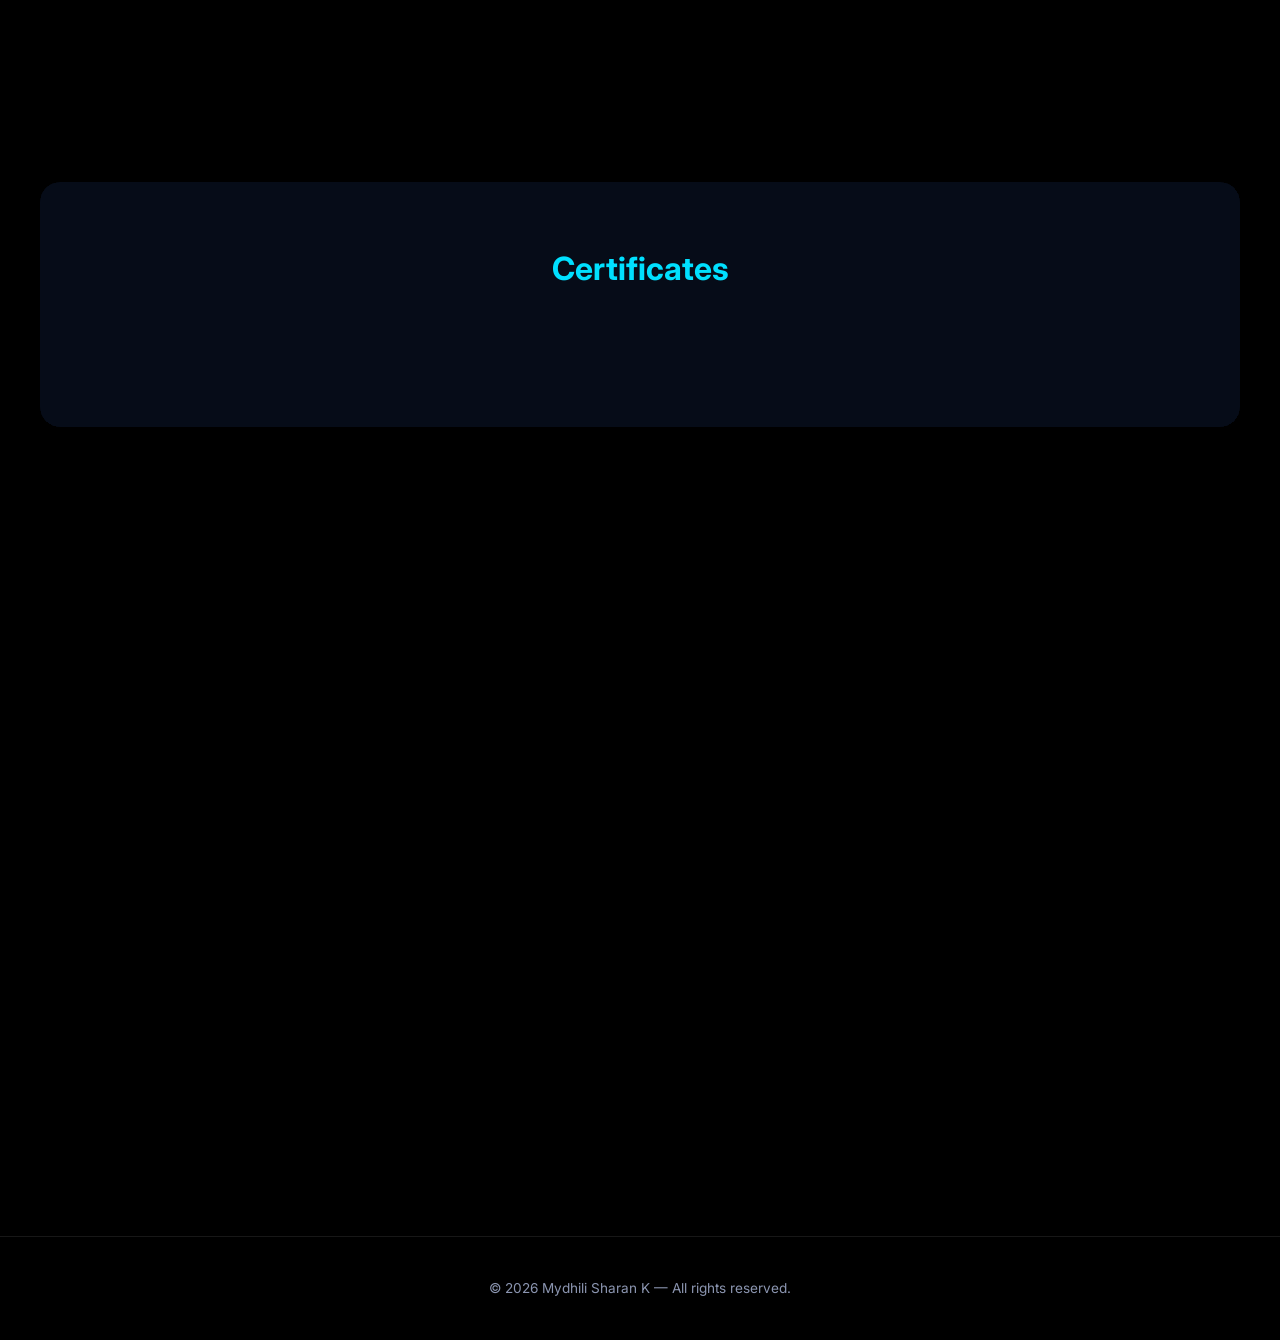
==== commit 88c5c311: "Fix contact form: implement sendContactEmail function using direct Gmail compose — 100% reliable, ze" ====
--- a/index.html
+++ b/index.html
@@ -703,6 +703,46 @@
   <img id="zoomModalImg" src="" alt="Certificate">
 </div>
 
+<!-- Contact Form Handler — Direct Gmail Compose (100% reliable) -->
+<script>
+  function sendContactEmail(e) {
+    e.preventDefault();
+
+    const name    = document.getElementById('contact-name').value.trim();
+    const email   = document.getElementById('contact-email').value.trim();
+    const message = document.getElementById('contact-msg').value.trim();
+    const btn     = document.querySelector('.contact-submit-btn');
+
+    if (!name || !email || !message) {
+      alert('Please fill in all fields.');
+      return;
+    }
+
+    const subject = encodeURIComponent(`Portfolio Contact from ${name}`);
+    const body    = encodeURIComponent(
+      `Hello Mydhili,\n\nYou have a new message from your portfolio:\n\n` +
+      `Name: ${name}\nEmail: ${email}\n\nMessage:\n${message}\n\n` +
+      `---\nSent via Portfolio Contact Form`
+    );
+
+    // Open Gmail compose with all fields pre-filled
+    window.open(
+      `https://mail.google.com/mail/?view=cm&fs=1&to=mydhilisharan4766@gmail.com&su=${subject}&body=${body}`,
+      '_blank'
+    );
+
+    // Visual feedback
+    btn.textContent = '✅ Gmail Opened!';
+    btn.style.background = 'linear-gradient(135deg, #00eaff, #007bff)';
+    document.getElementById('contact-form').reset();
+
+    setTimeout(() => {
+      btn.textContent = 'Send';
+      btn.style.background = '';
+    }, 4000);
+  }
+</script>
+
 </body>
 </html>
 
--- a/style.css
+++ b/style.css
@@ -3141,3 +3141,45 @@
   .certificates-section { padding: 30px 10px; }
 }
 
+
+
+/* ==========================================
+   GLOBAL MOBILE RESPONSIVENESS OVERRIDES
+   ========================================== */
+@media (max-width: 800px) {
+    section { padding: 50px 5% !important; }
+    .hero-title { font-size: 2.8rem !important; }
+    .hero-subtitle { font-size: 1.2rem !important; }
+    
+    .cert-grid, .projects-grid, .skills-grid {
+        grid-template-columns: 1fr !important;
+        gap: 20px !important;
+    }
+    
+    .chat-window {
+        width: 90vw !important;
+        right: 5vw !important;
+        bottom: 5vw !important;
+        height: 60vh !important;
+    }
+    
+    .main-nav { padding: 10px 5% !important; flex-wrap: wrap; justify-content: center;gap: 10px;}
+    .profile-card img { width: 140px !important; height: 140px !important; }
+    .section-title { font-size: 2.2rem !important; margin-bottom: 30px !important; }
+    .contact-form { padding: 25px 15px !important; }
+}
+
+@media (max-width: 480px) {
+    .chat-window {
+        width: 100vw !important;
+        height: 75vh !important;
+        right: 0 !important;
+        bottom: 0 !important;
+        border-radius: 20px 20px 0 0 !important;
+    }
+    .hero-title { font-size: 2.2rem !important; }
+    .hero-buttons { flex-direction: column; width: 100%; }
+    .hero-buttons .btn { width: 100%; display: block; margin: 5px 0 !important; text-align: center; }
+    section { padding: 40px 5% !important; }
+    .title-wrapper { display: flex; flex-direction: column; text-align: center; }
+}
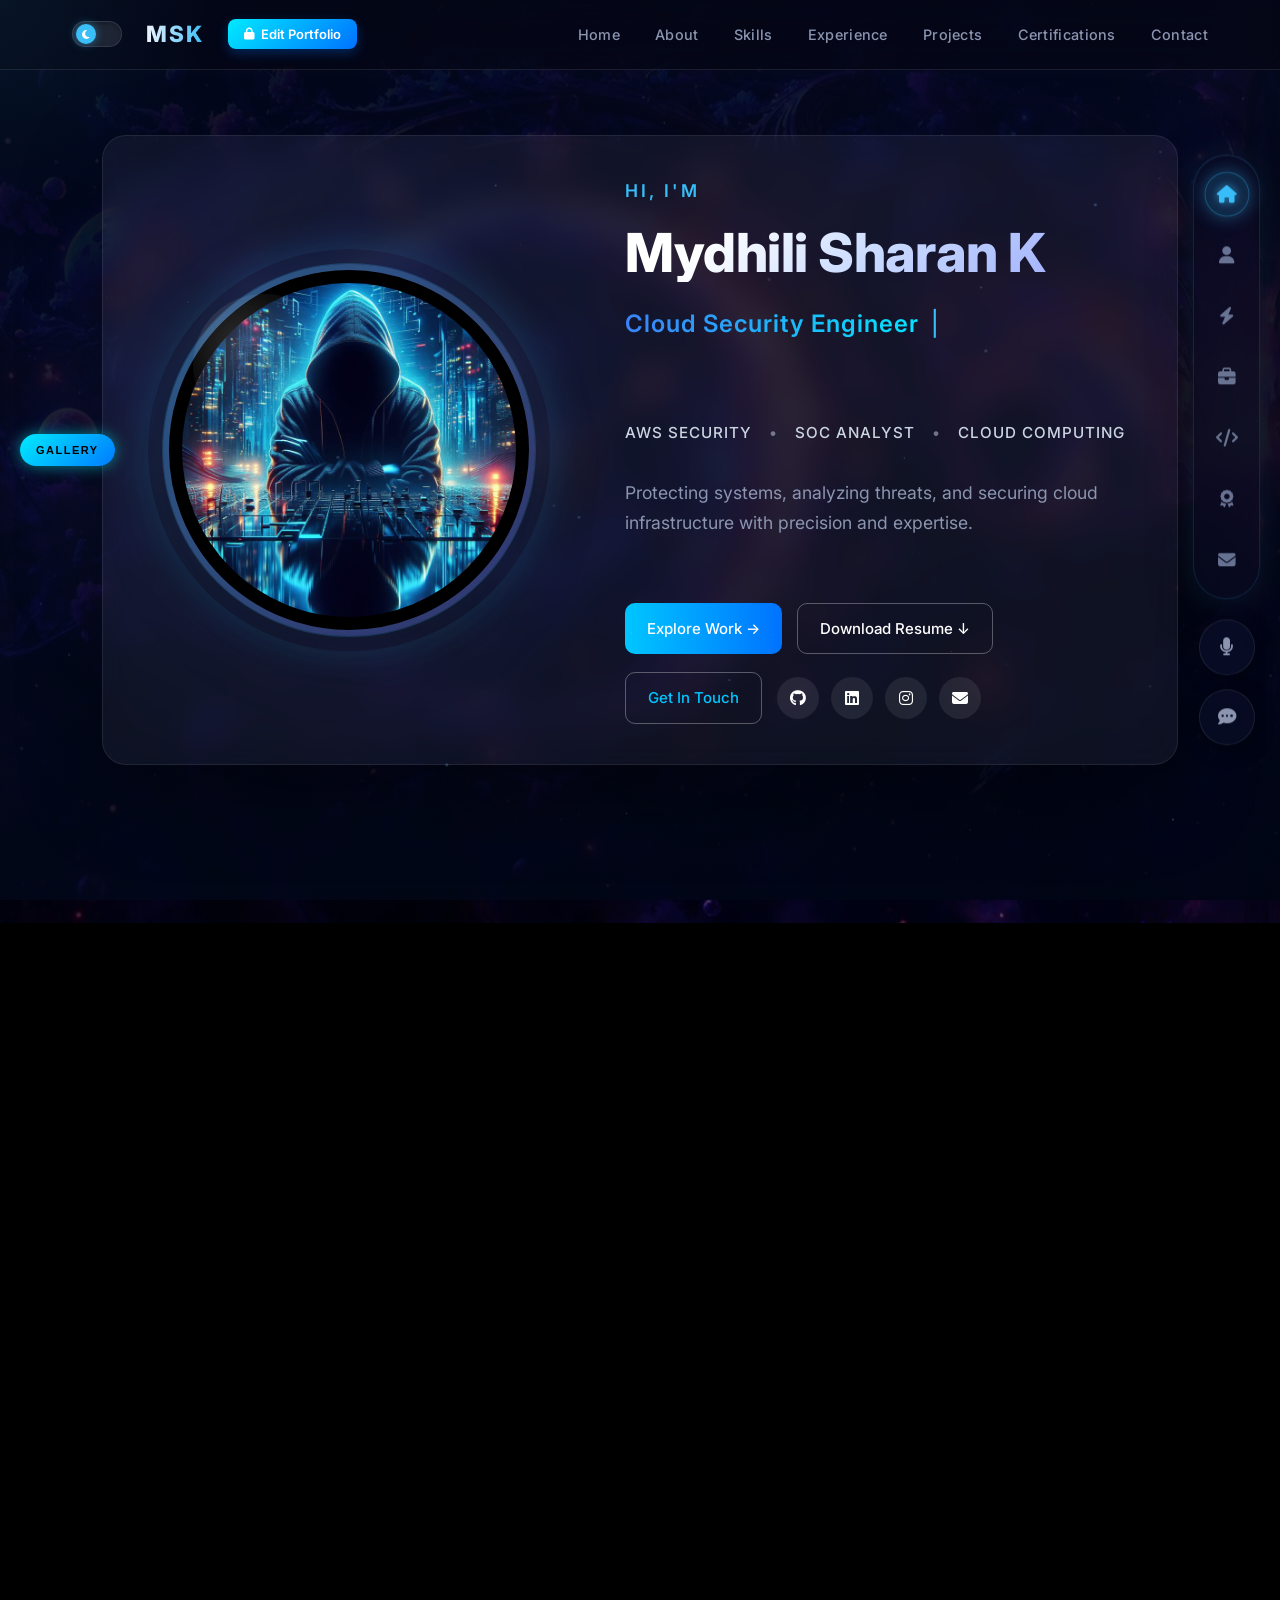
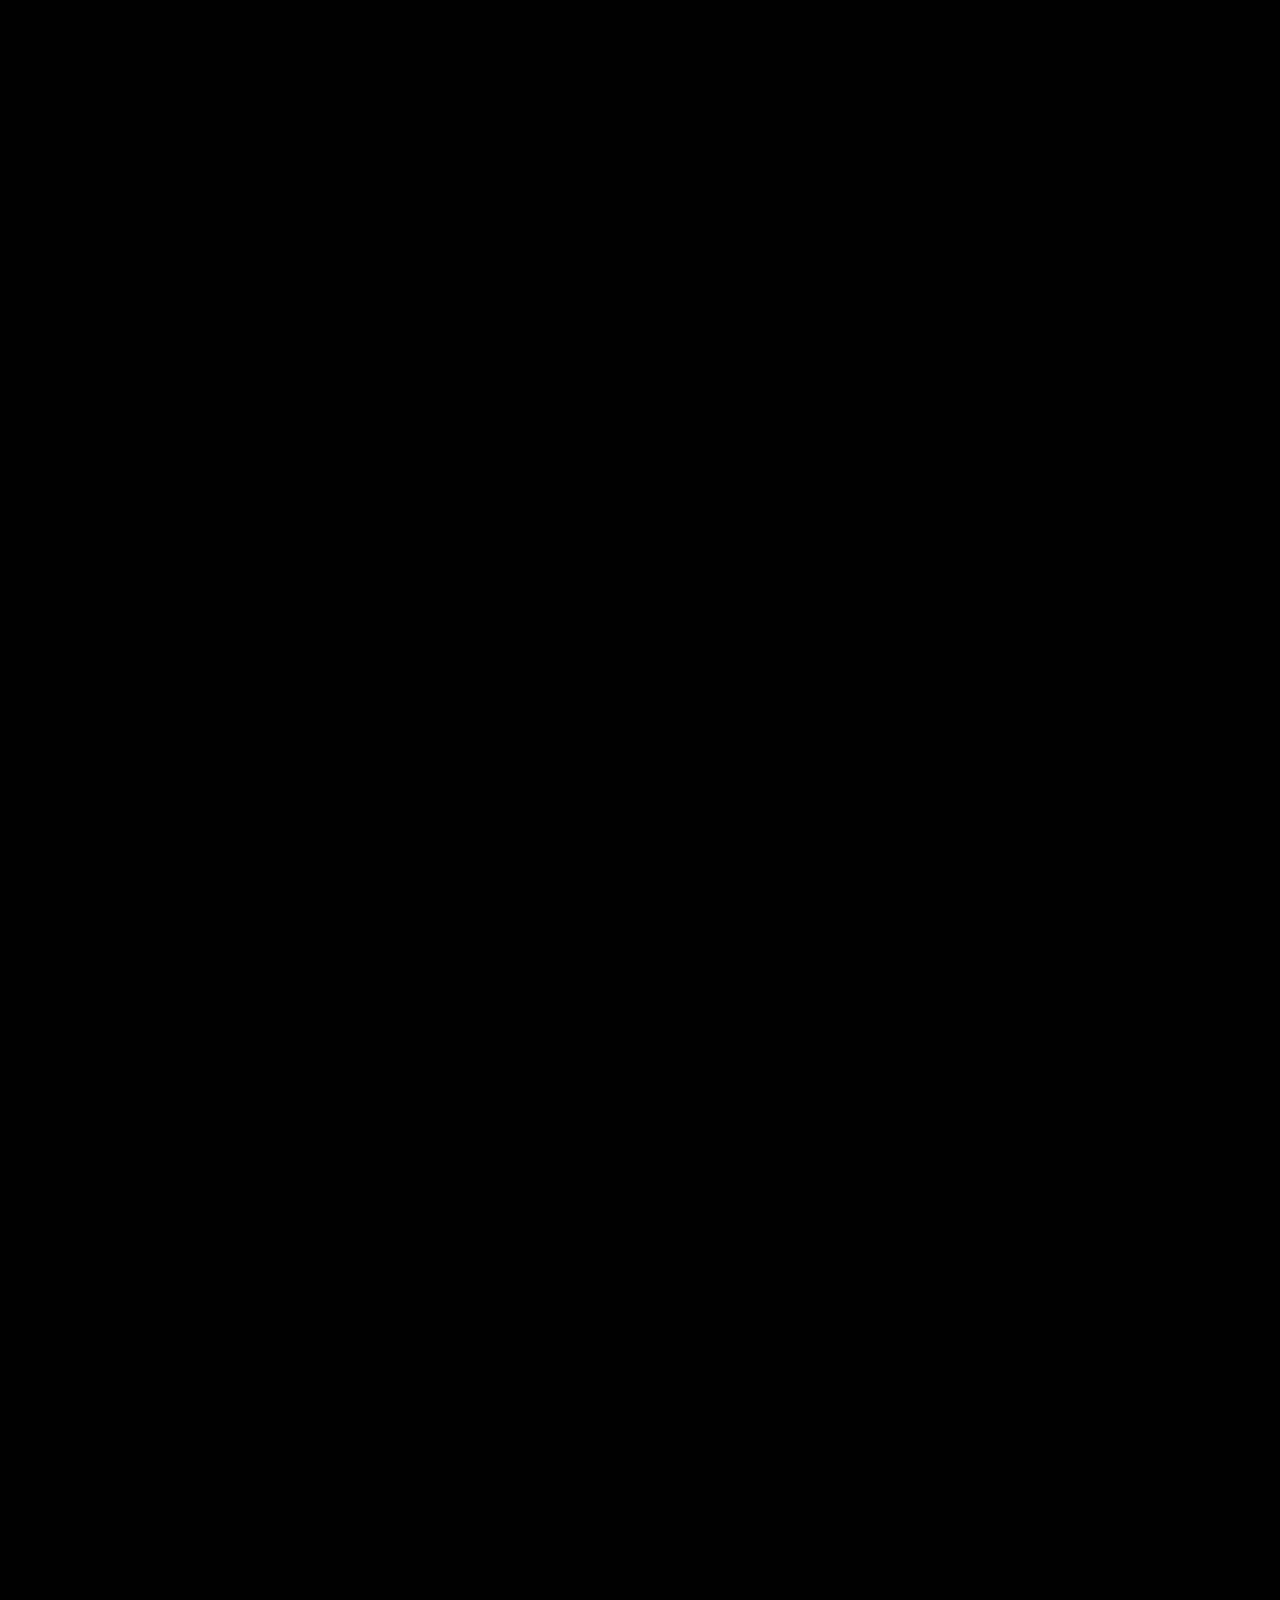
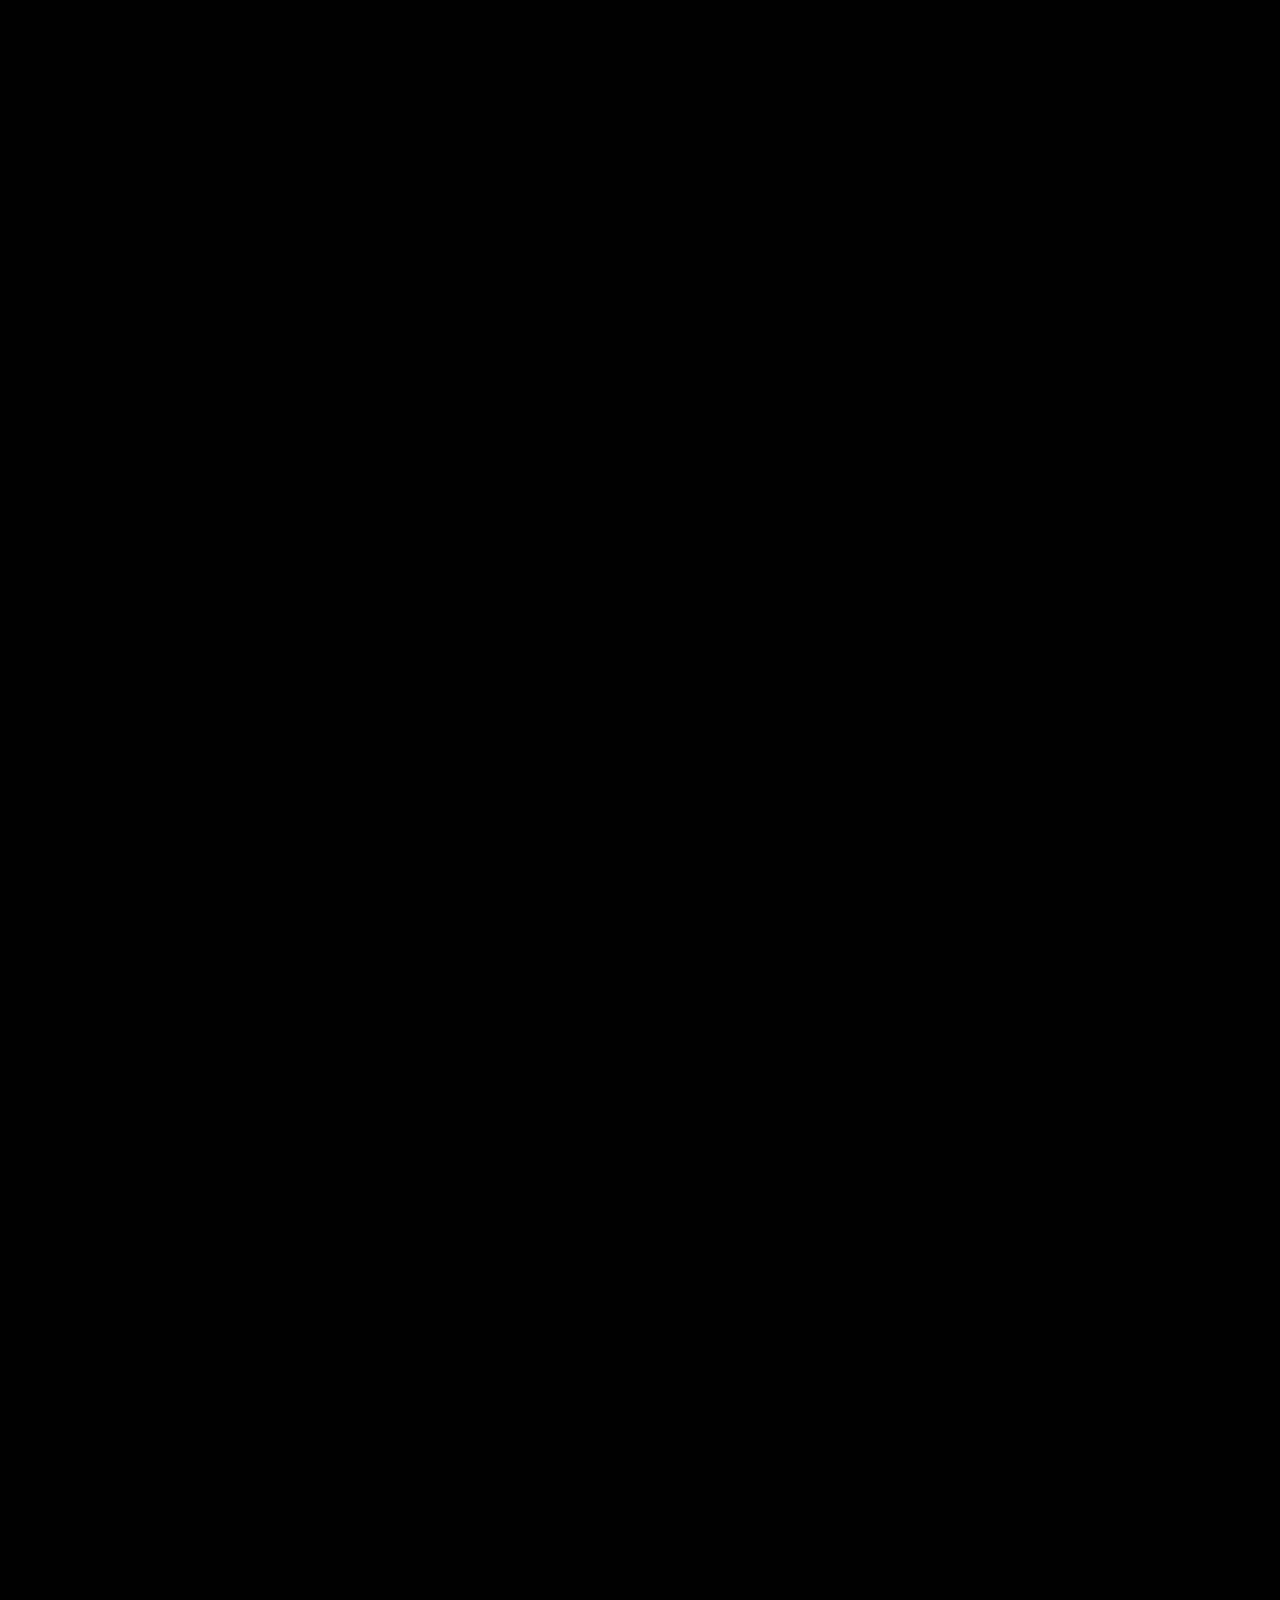
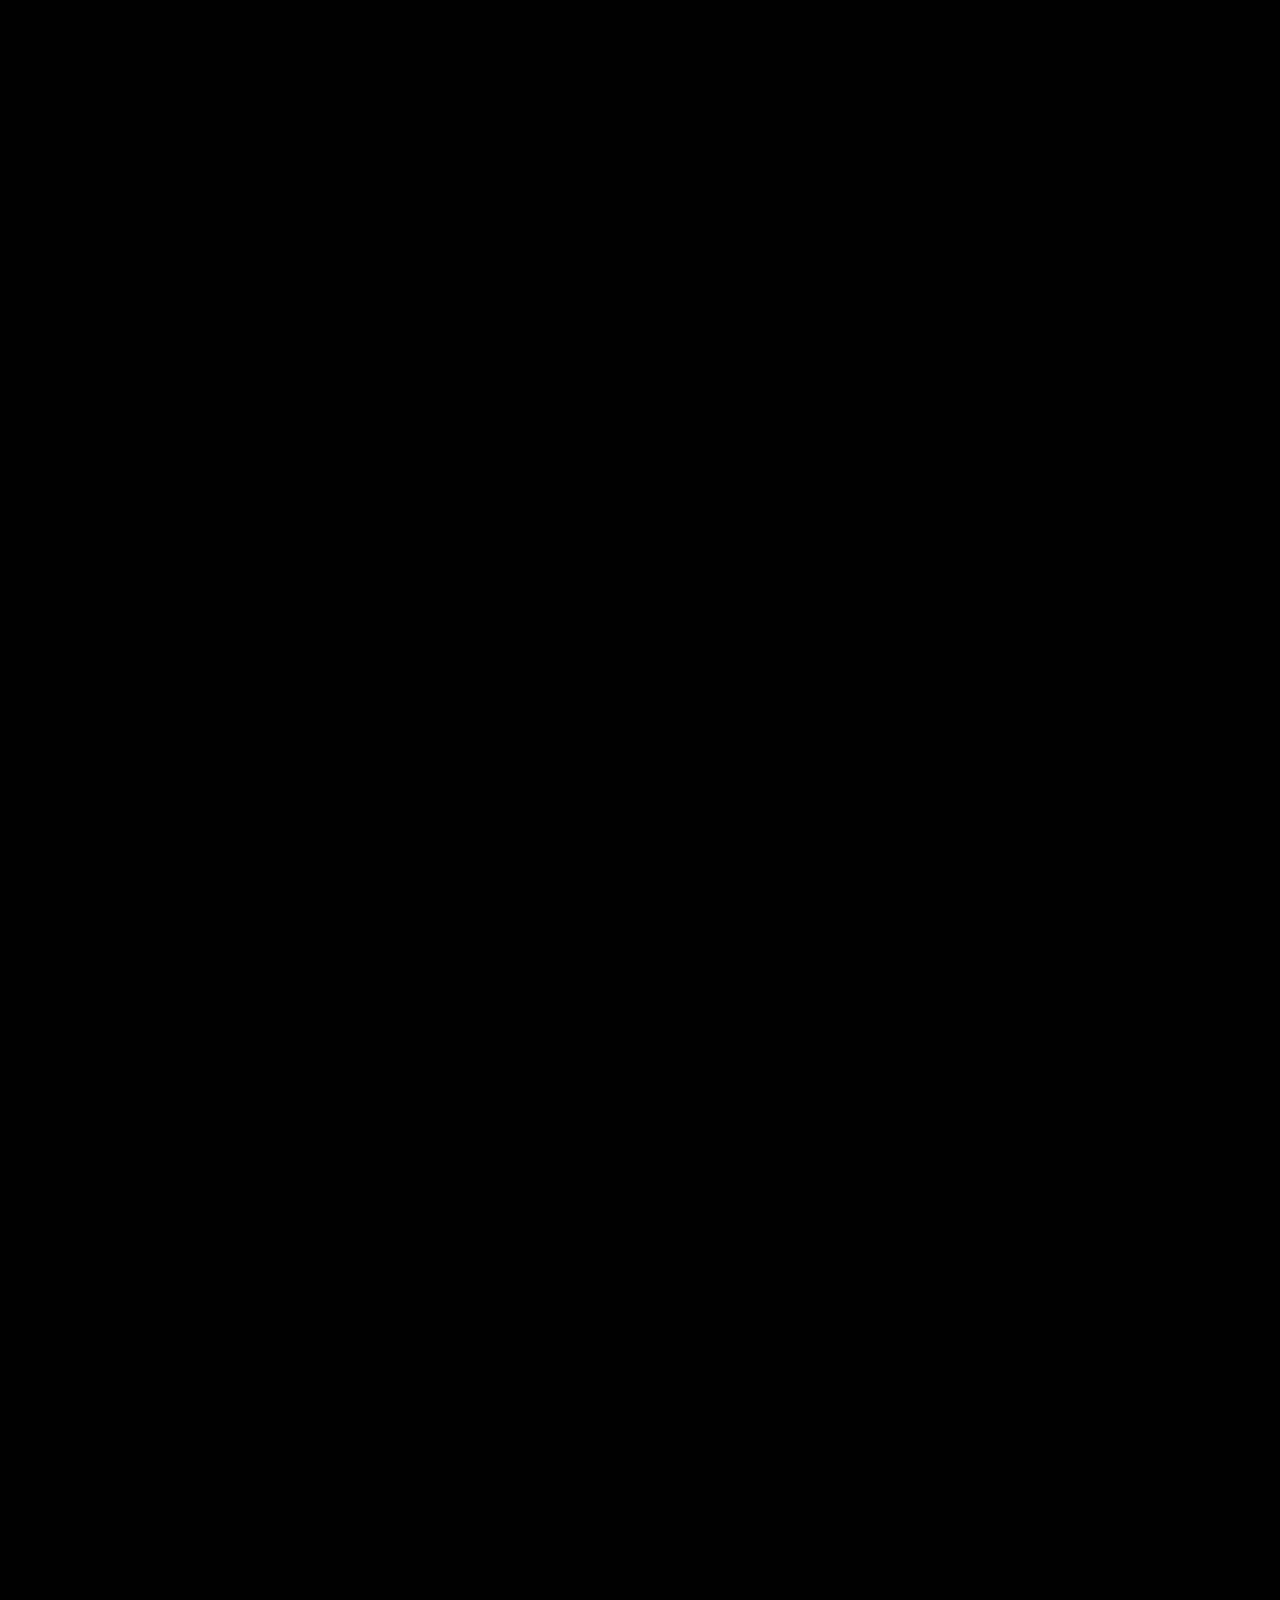
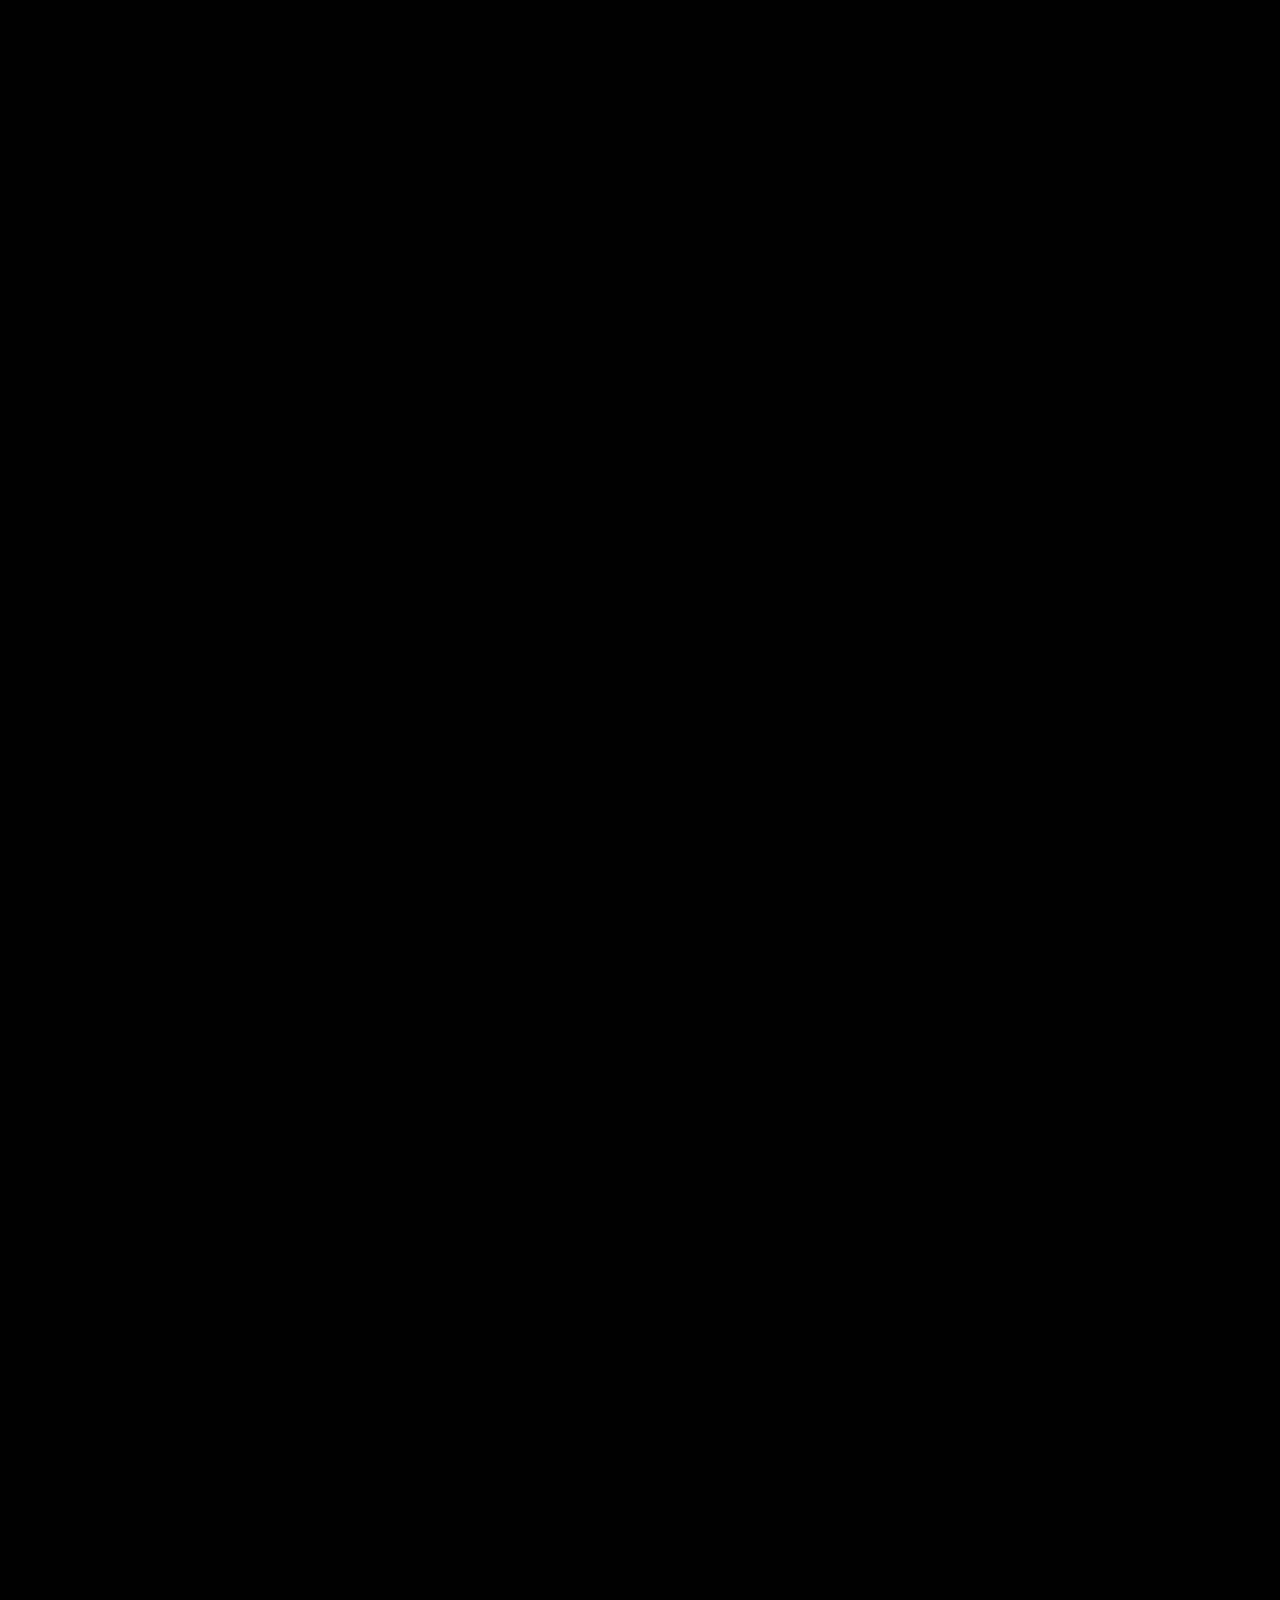
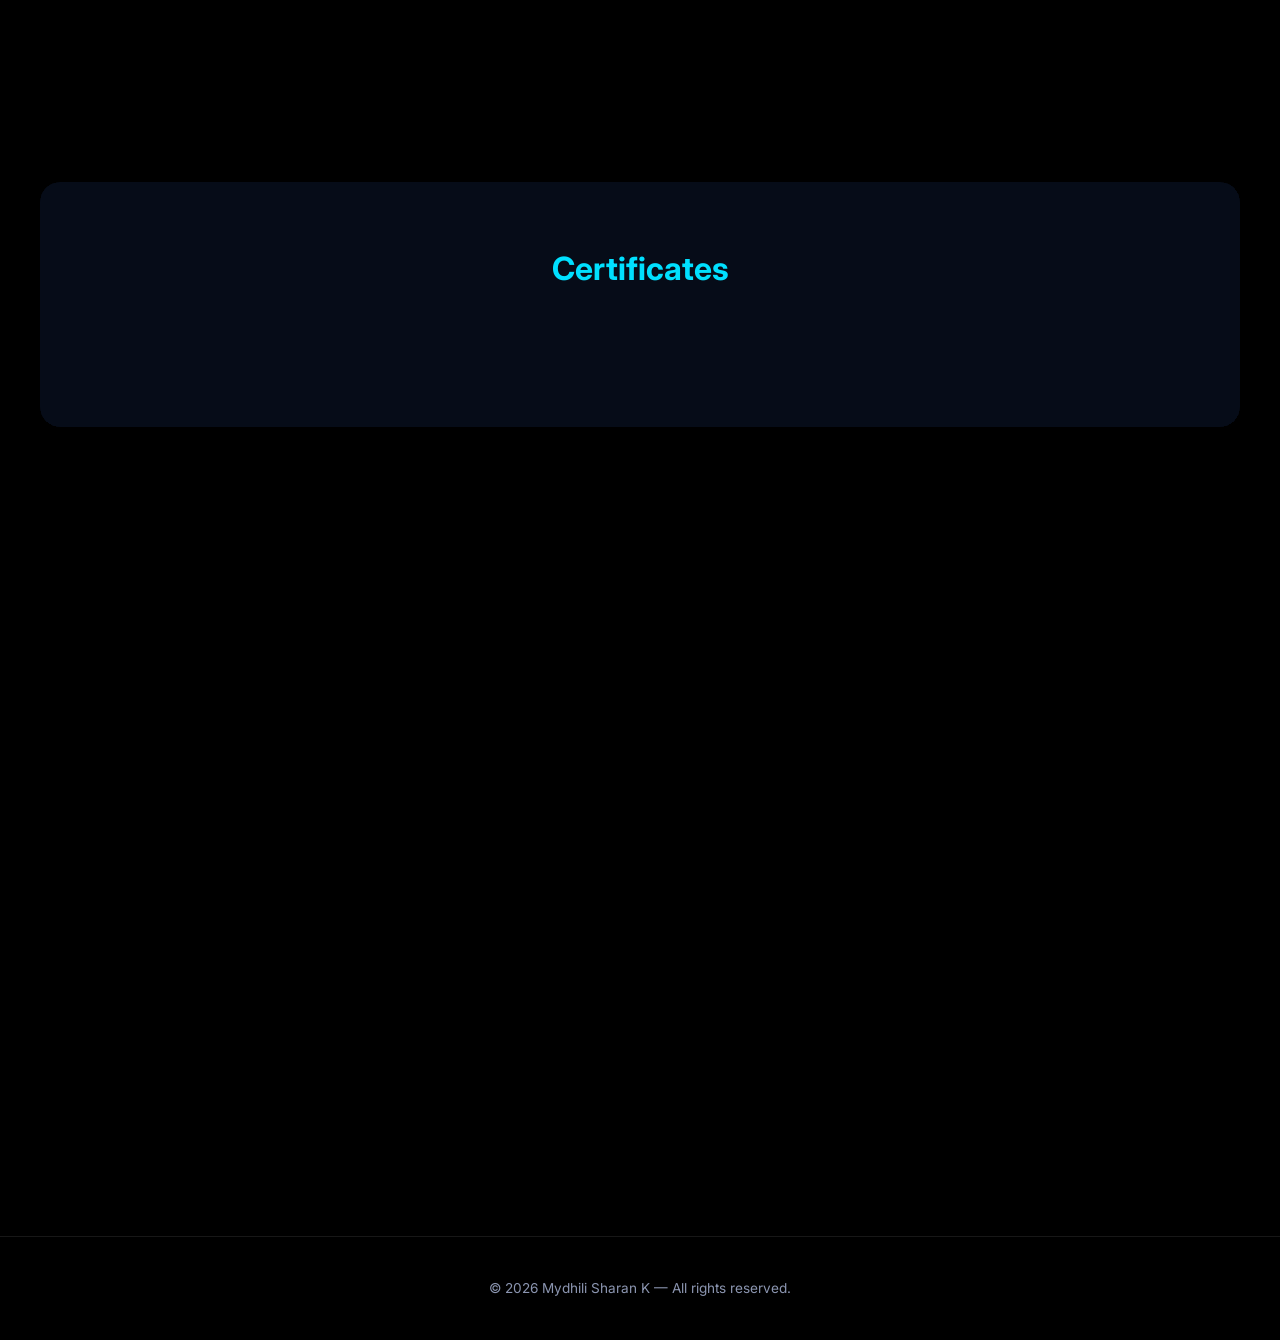
==== commit e1904ecf: "Fix contact form: use FormSubmit AJAX for direct email delivery without opening new page or redirect" ====
--- a/index.html
+++ b/index.html
@@ -703,9 +703,9 @@
   <img id="zoomModalImg" src="" alt="Certificate">
 </div>
 
-<!-- Contact Form Handler — Direct Gmail Compose (100% reliable) -->
+<!-- Contact Form Handler — FormSubmit (direct send, no page redirect) -->
 <script>
-  function sendContactEmail(e) {
+  async function sendContactEmail(e) {
     e.preventDefault();
 
     const name    = document.getElementById('contact-name').value.trim();
@@ -718,28 +718,56 @@
       return;
     }
 
-    const subject = encodeURIComponent(`Portfolio Contact from ${name}`);
-    const body    = encodeURIComponent(
-      `Hello Mydhili,\n\nYou have a new message from your portfolio:\n\n` +
-      `Name: ${name}\nEmail: ${email}\n\nMessage:\n${message}\n\n` +
-      `---\nSent via Portfolio Contact Form`
-    );
-
-    // Open Gmail compose with all fields pre-filled
-    window.open(
-      `https://mail.google.com/mail/?view=cm&fs=1&to=mydhilisharan4766@gmail.com&su=${subject}&body=${body}`,
-      '_blank'
-    );
-
-    // Visual feedback
-    btn.textContent = '✅ Gmail Opened!';
-    btn.style.background = 'linear-gradient(135deg, #00eaff, #007bff)';
-    document.getElementById('contact-form').reset();
-
-    setTimeout(() => {
-      btn.textContent = 'Send';
-      btn.style.background = '';
-    }, 4000);
+    // Show loading state
+    btn.disabled    = true;
+    btn.textContent = 'Sending...';
+    btn.style.opacity = '0.7';
+
+    try {
+      const res = await fetch('https://formsubmit.co/ajax/mydhilisharan4766@gmail.com', {
+        method: 'POST',
+        headers: {
+          'Content-Type': 'application/json',
+          'Accept': 'application/json'
+        },
+        body: JSON.stringify({
+          name,
+          email,
+          message,
+          _subject: `Portfolio Contact from ${name}`,
+          _captcha:  'false',
+          _template: 'table'
+        })
+      });
+
+      const data = await res.json();
+
+      if (data.success === 'true' || data.success === true) {
+        // ✅ Success — email delivered directly to Gmail
+        btn.textContent = '✅ Message Sent!';
+        btn.style.background = 'linear-gradient(135deg, #00ff88, #00c853)';
+        btn.style.opacity = '1';
+        document.getElementById('contact-form').reset();
+        setTimeout(() => {
+          btn.textContent = 'Send';
+          btn.style.background = '';
+          btn.disabled = false;
+        }, 4000);
+      } else {
+        throw new Error('Send failed');
+      }
+
+    } catch (err) {
+      // Show friendly inline error — no new page
+      btn.textContent = '⚠️ Try Again';
+      btn.style.background  = 'linear-gradient(135deg, #ff6b6b, #ee5a24)';
+      btn.style.opacity = '1';
+      btn.disabled = false;
+      setTimeout(() => {
+        btn.textContent = 'Send';
+        btn.style.background = '';
+      }, 3000);
+    }
   }
 </script>
 
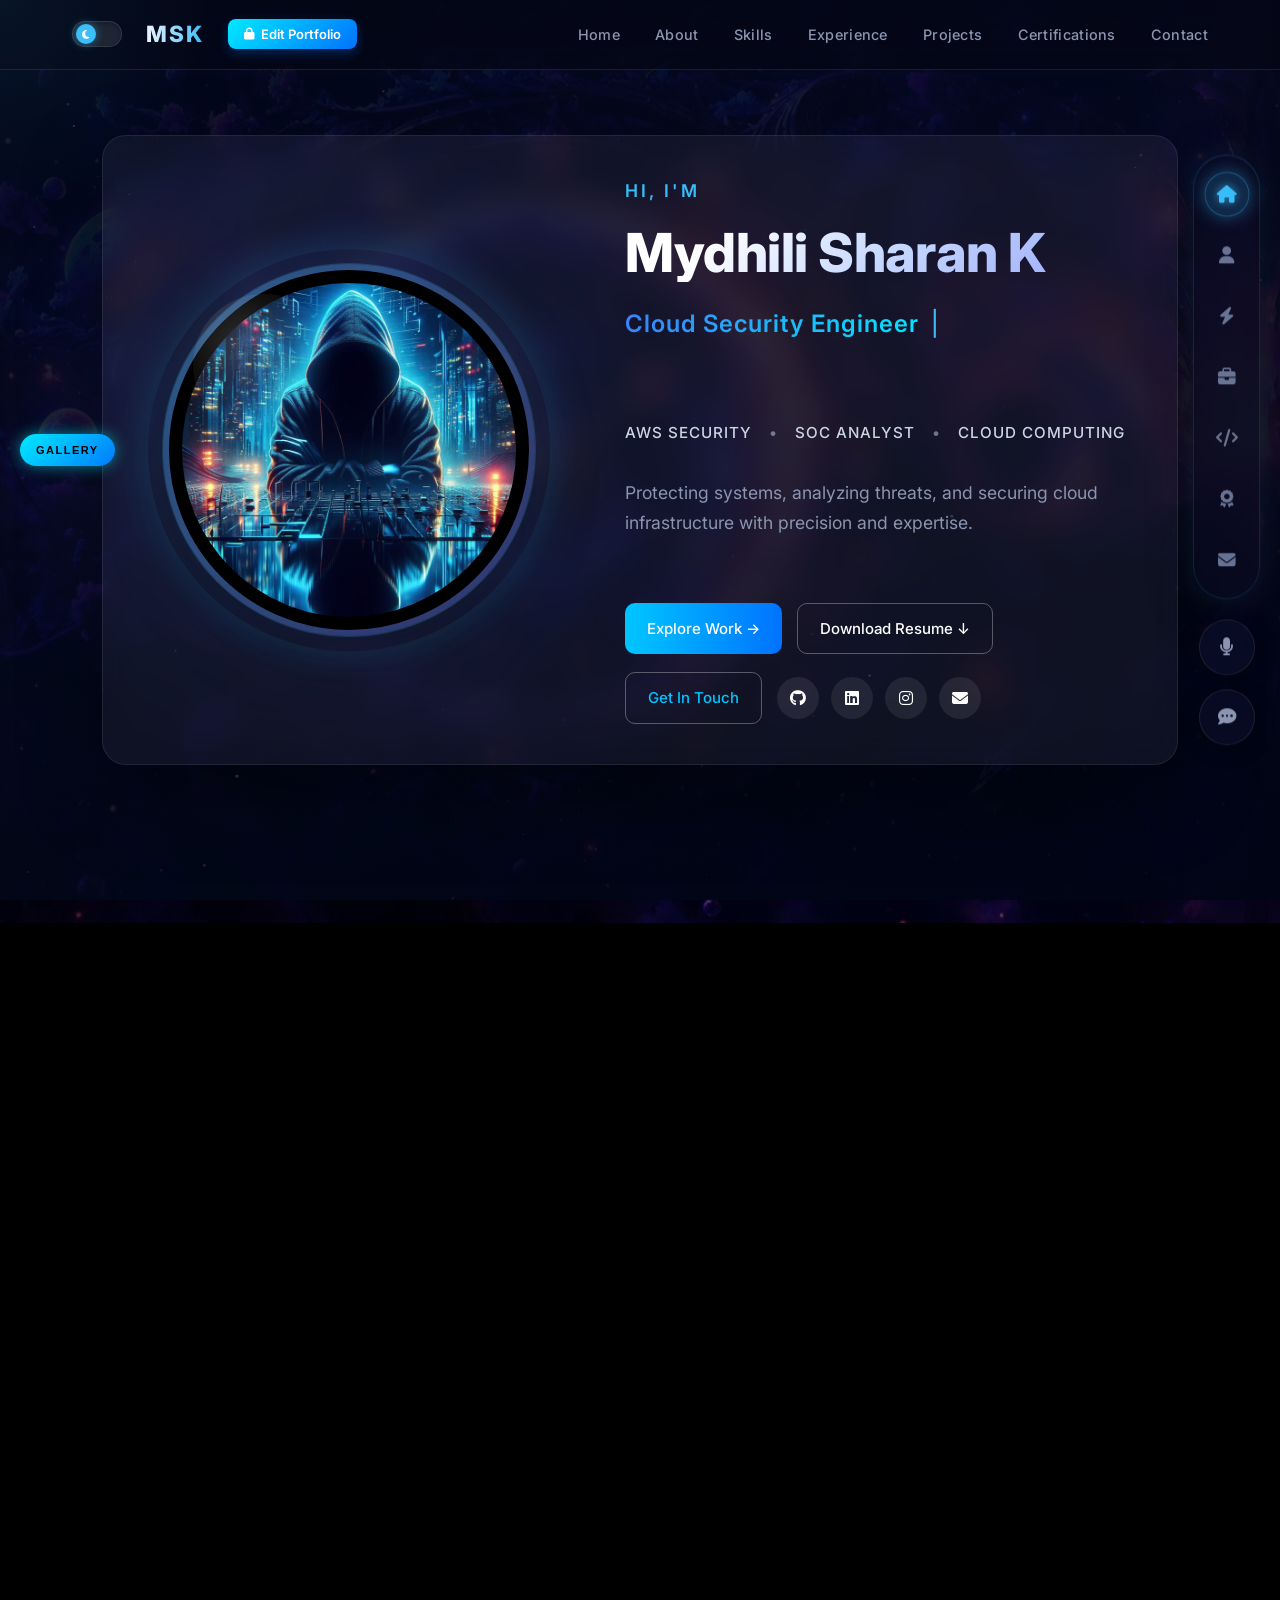
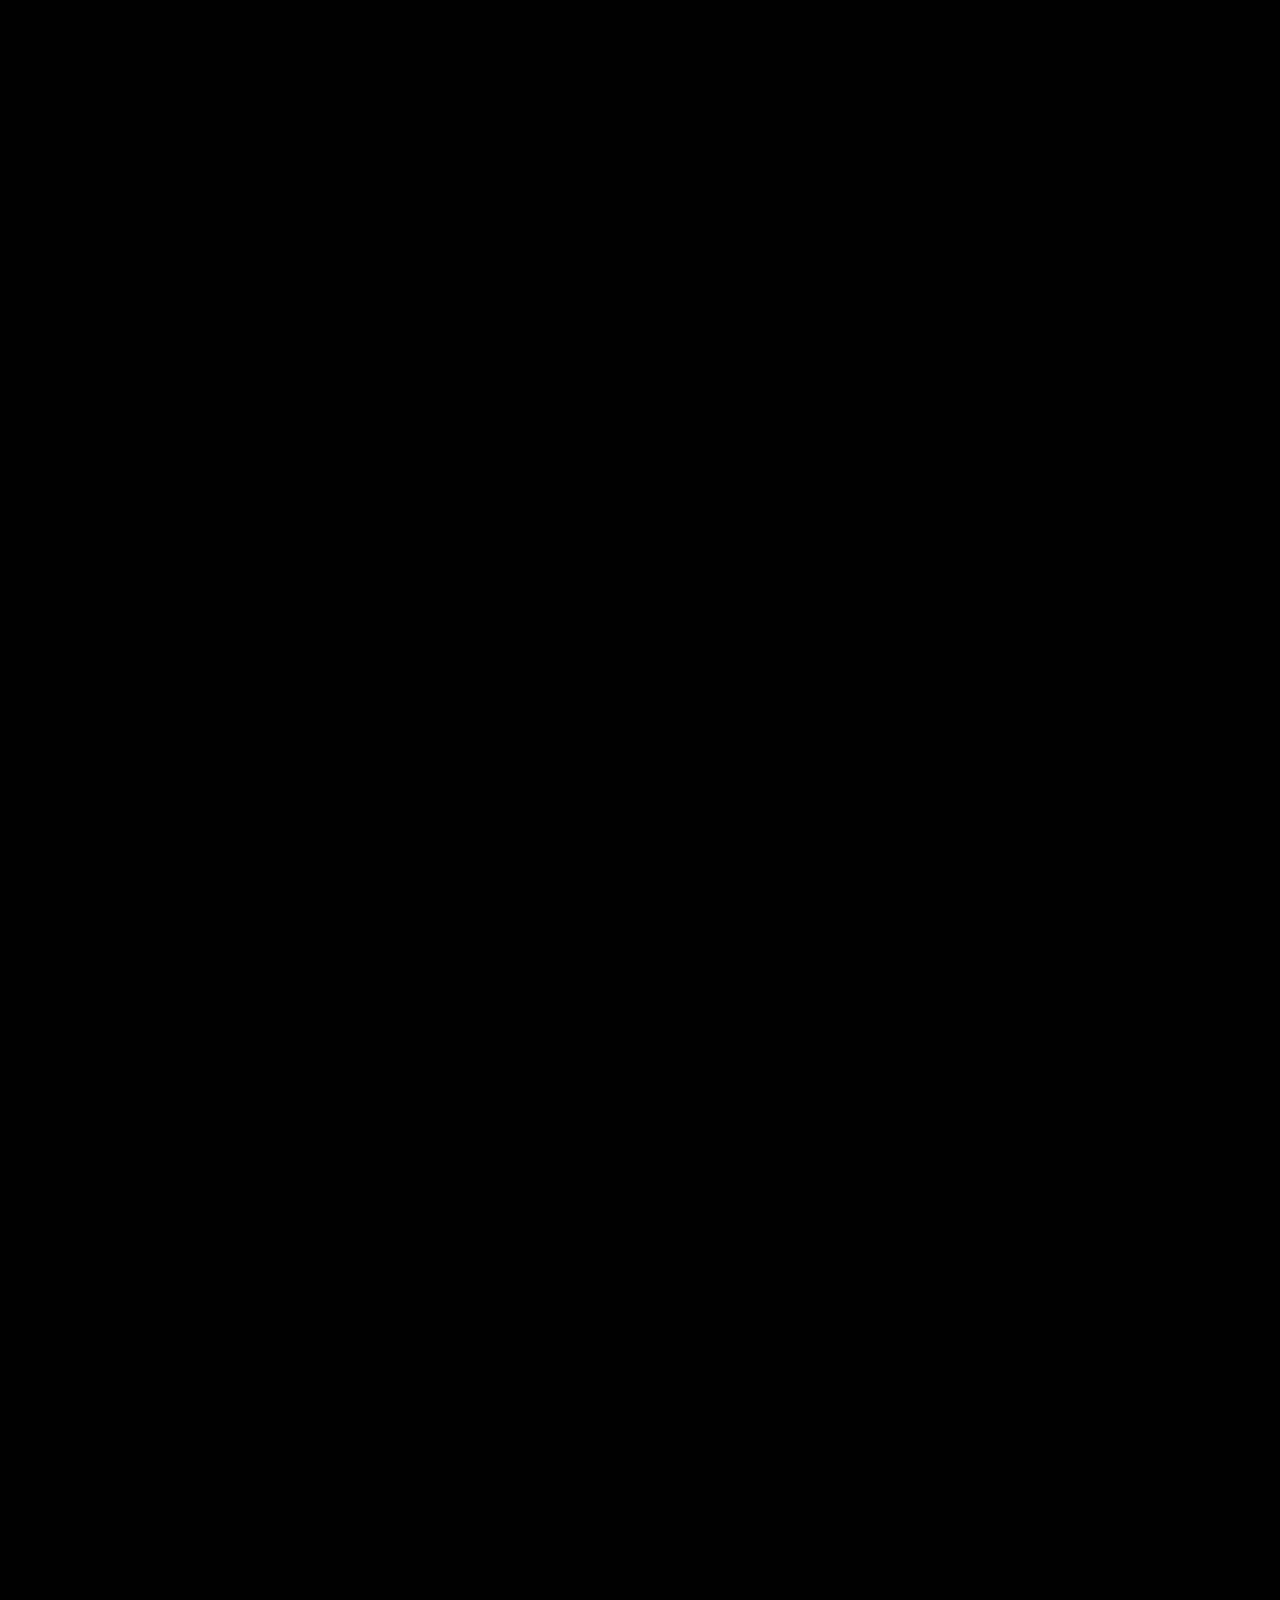
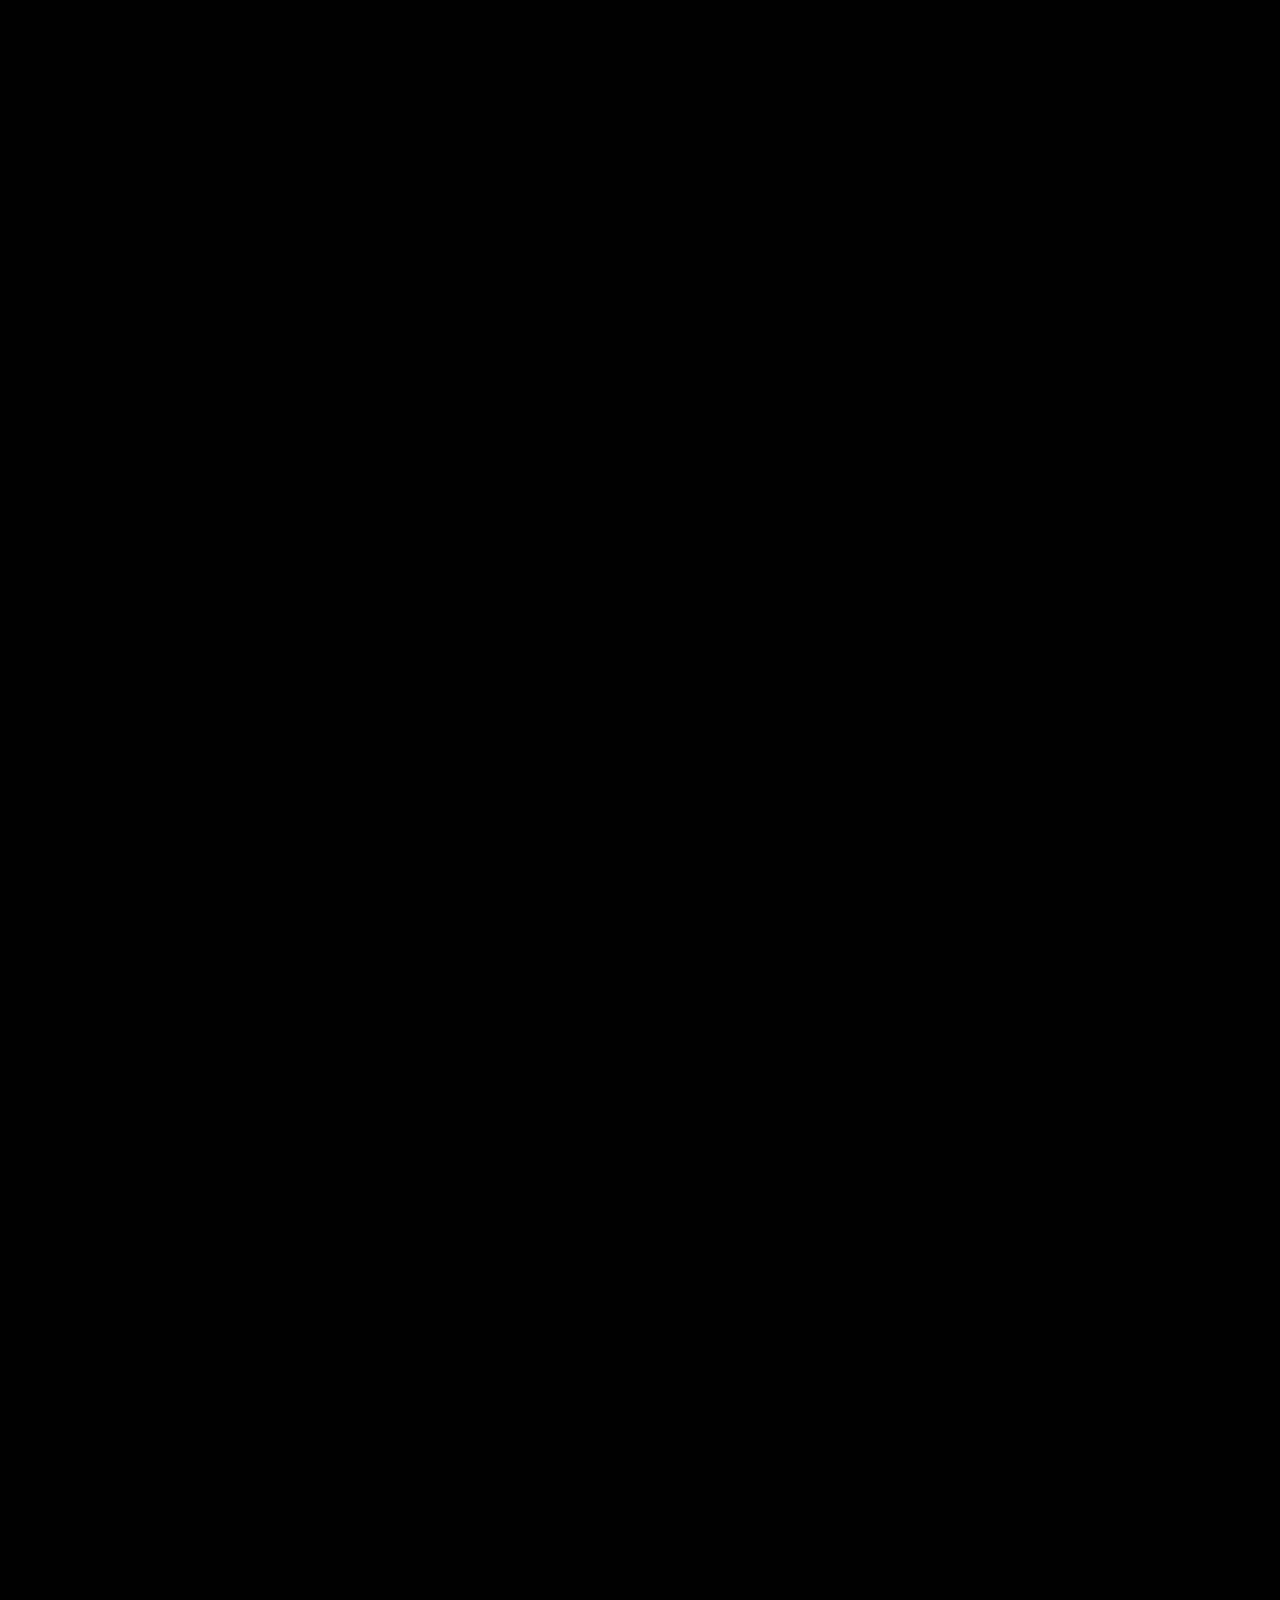
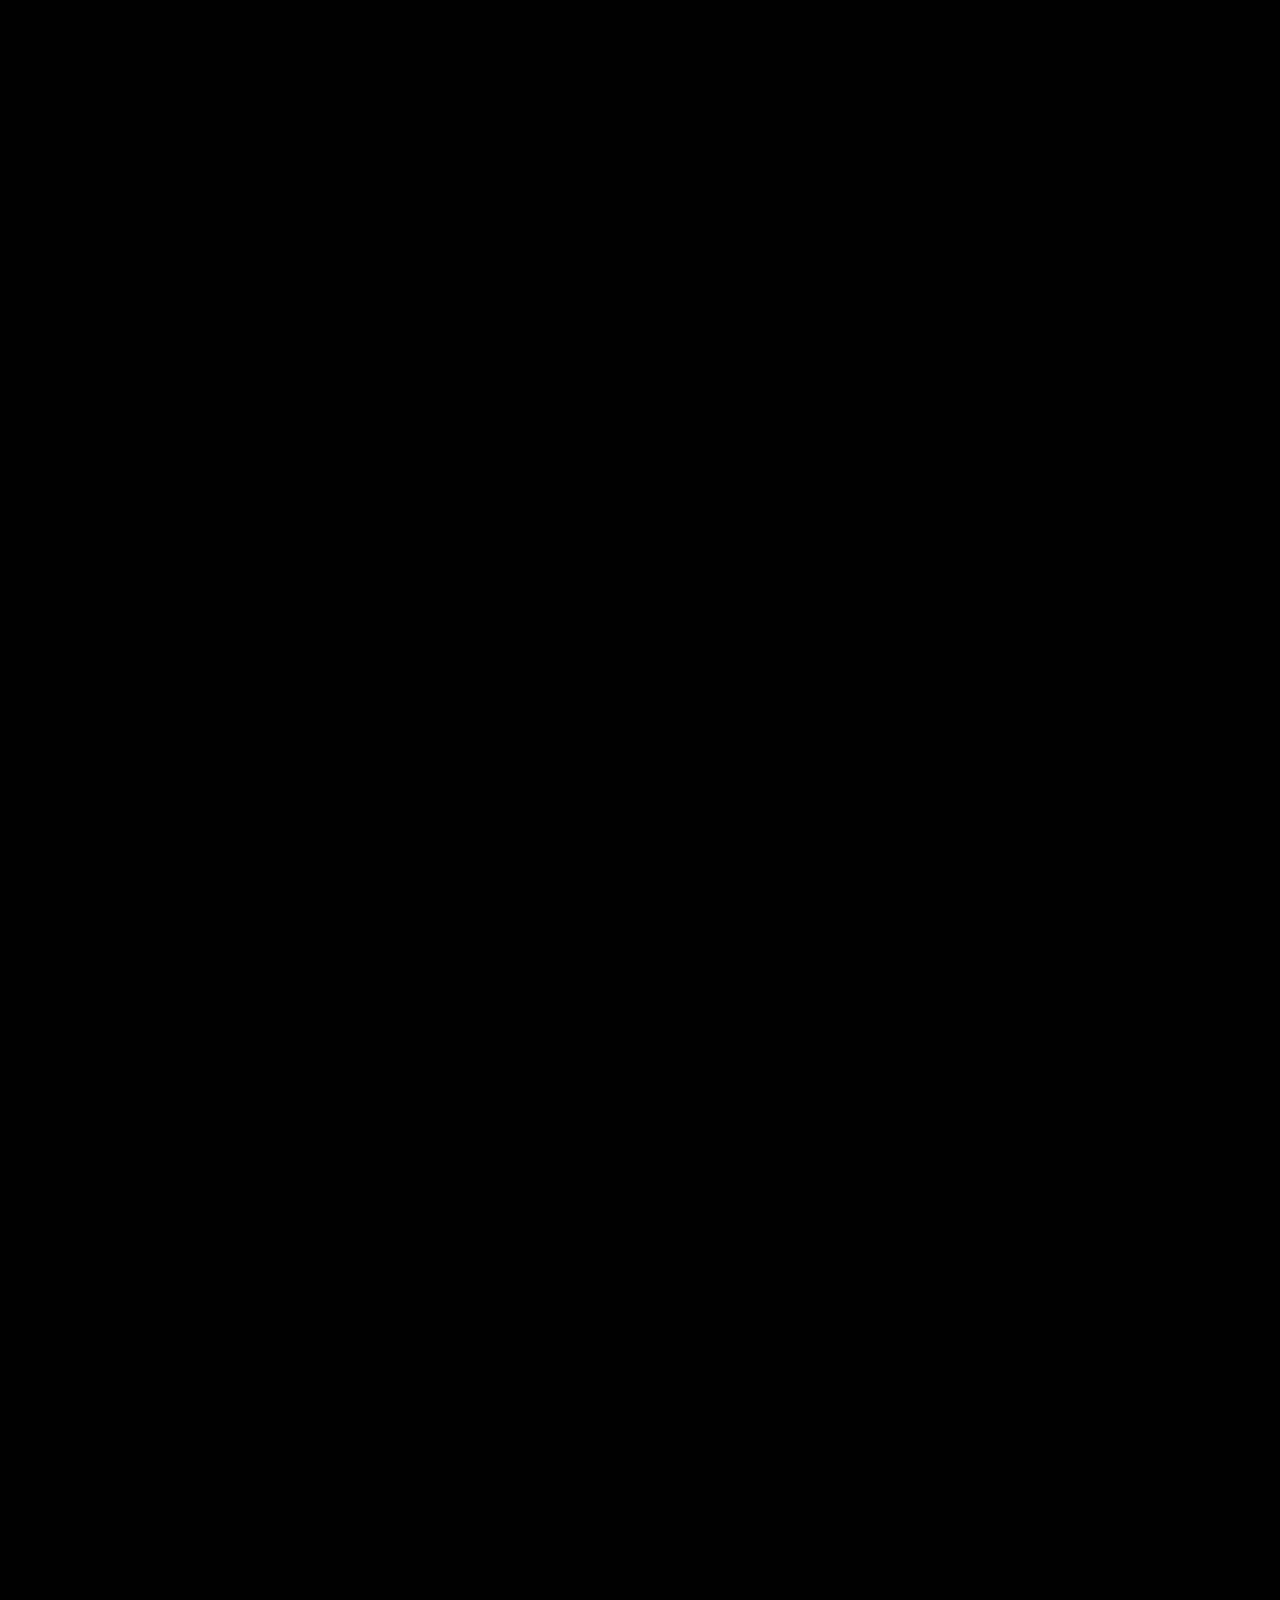
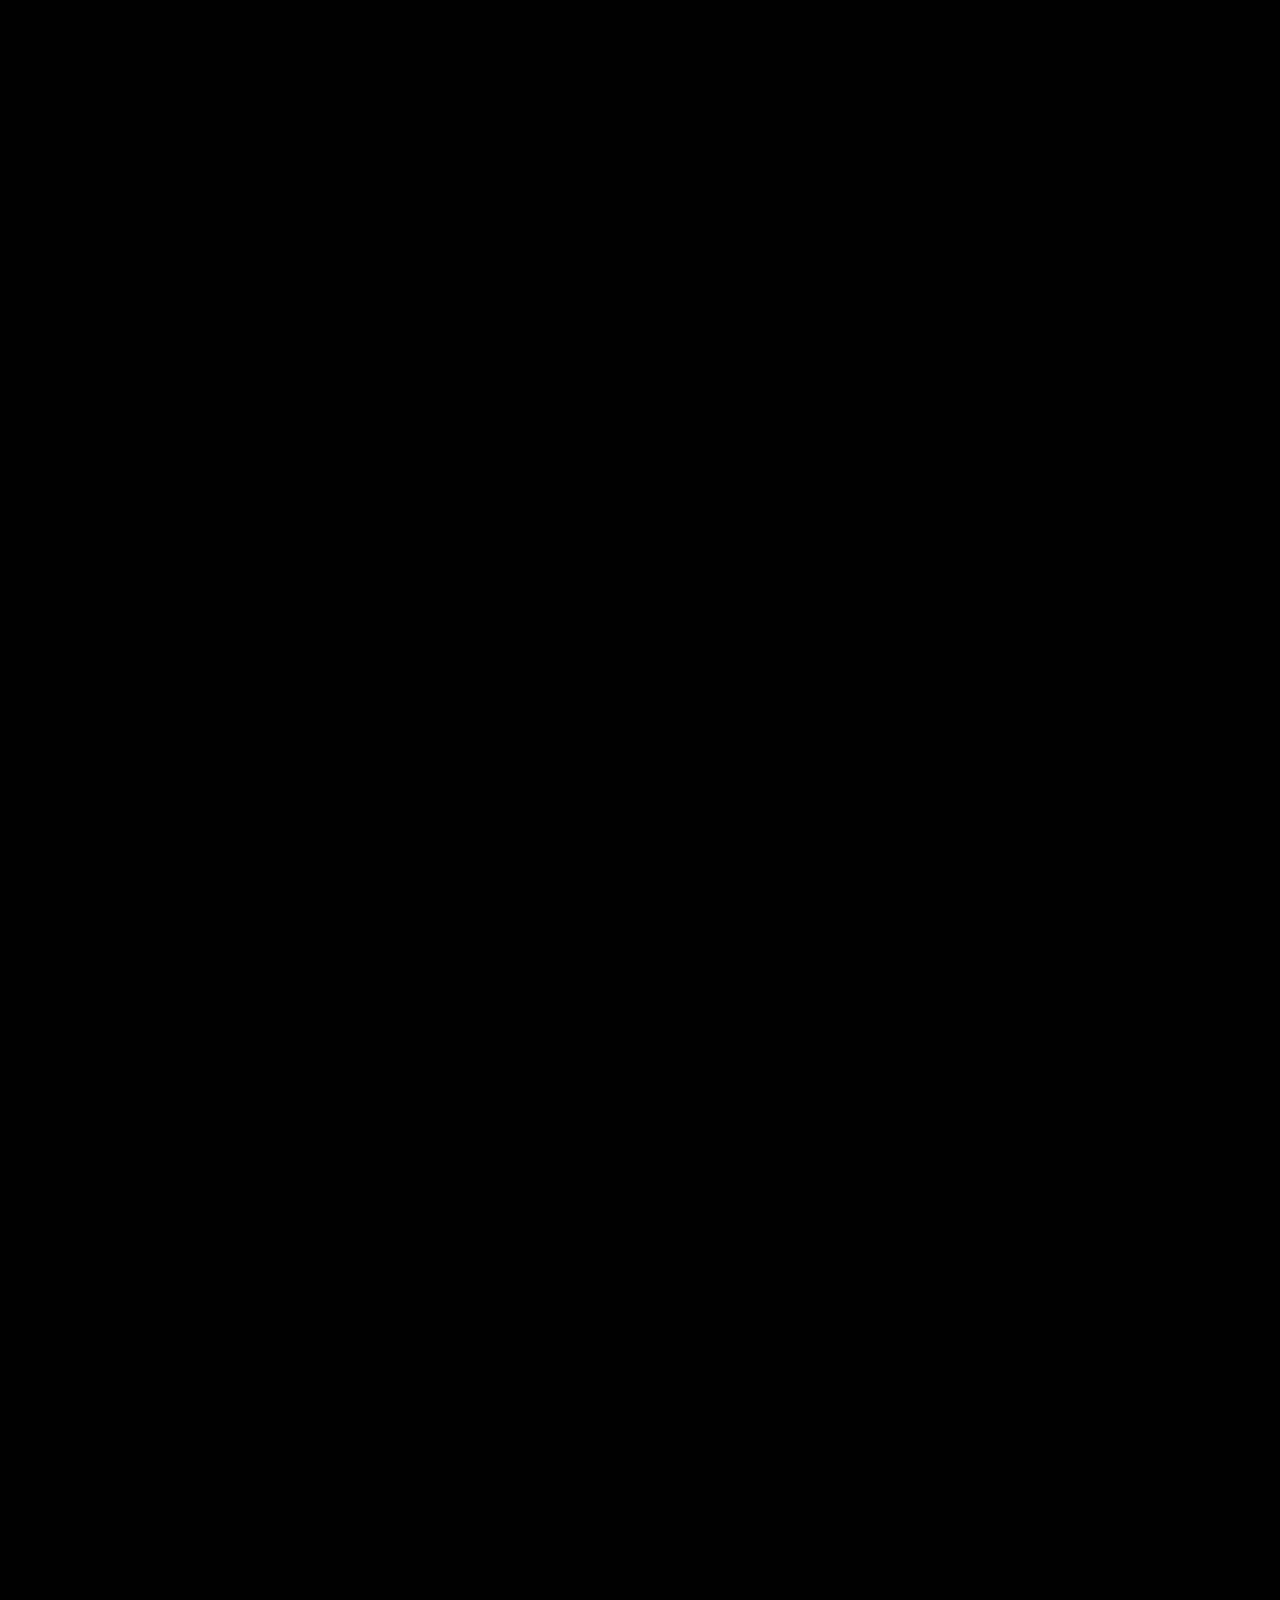
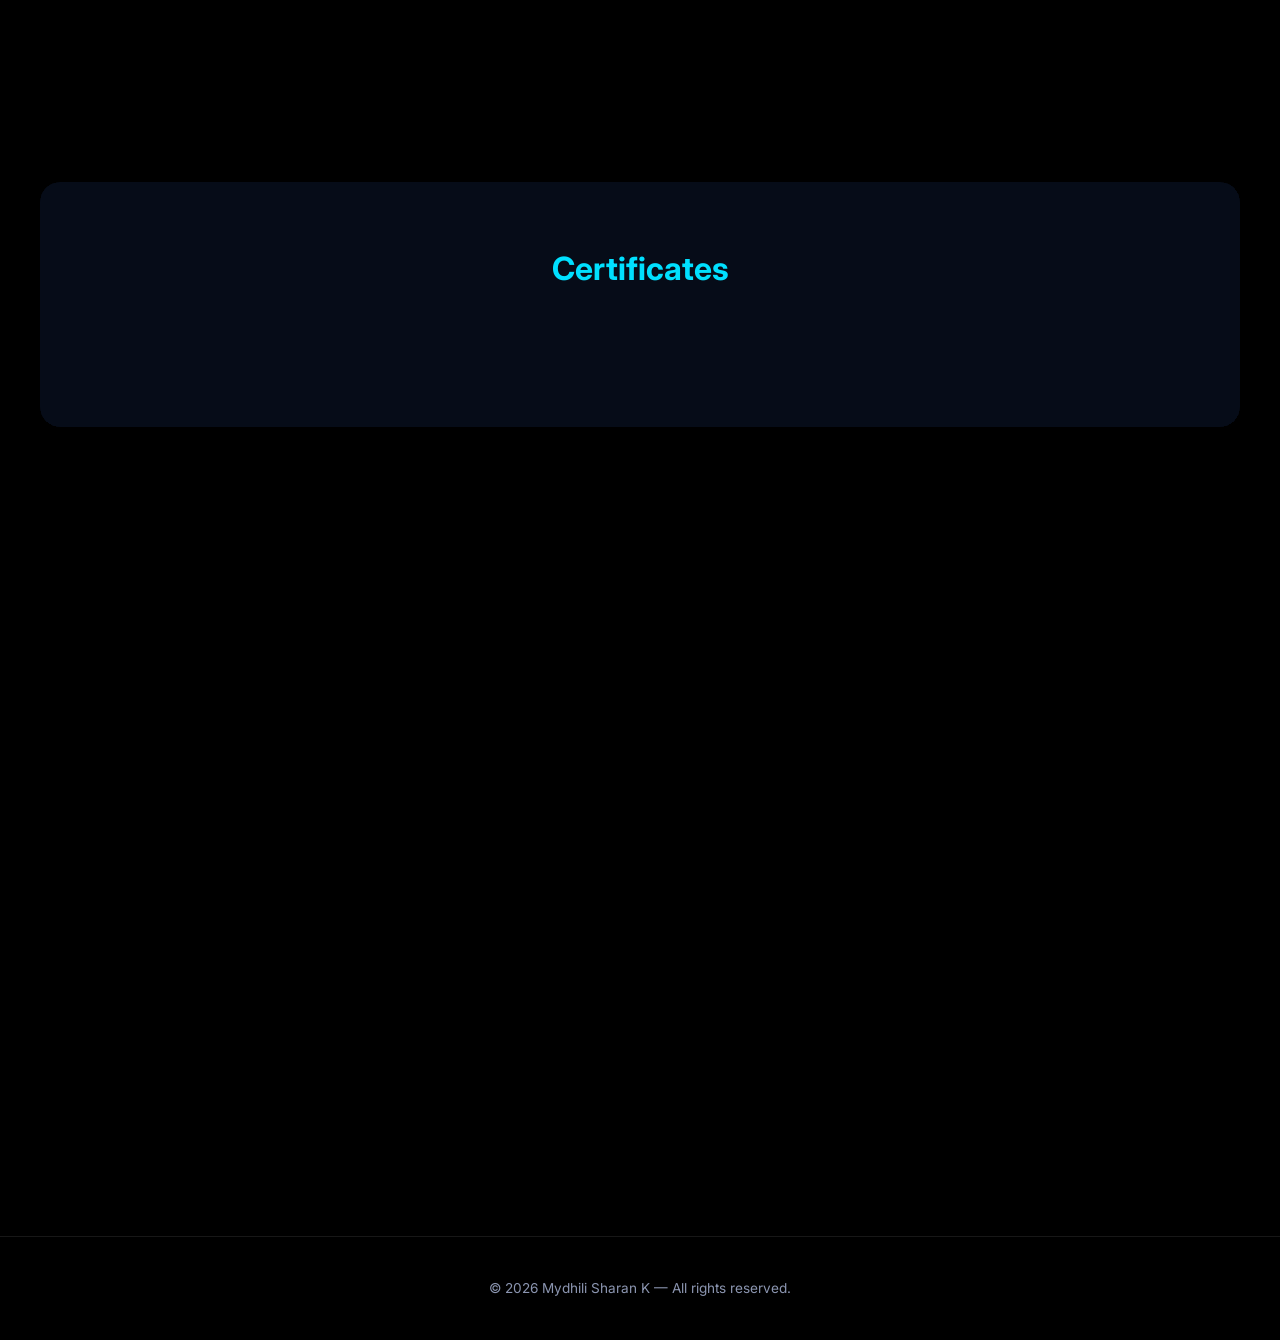
==== commit b46926b8: "Fix contact form completely: save messages to Firestore directly — works instantly, no external API," ====
--- a/index.html
+++ b/index.html
@@ -703,7 +703,7 @@
   <img id="zoomModalImg" src="" alt="Certificate">
 </div>
 
-<!-- Contact Form Handler — FormSubmit (direct send, no page redirect) -->
+<!-- Contact Form Handler — Firebase Firestore (instant, no external service) -->
 <script>
   async function sendContactEmail(e) {
     e.preventDefault();
@@ -718,53 +718,45 @@
       return;
     }
 
-    // Show loading state
     btn.disabled    = true;
     btn.textContent = 'Sending...';
     btn.style.opacity = '0.7';
 
     try {
-      const res = await fetch('https://formsubmit.co/ajax/mydhilisharan4766@gmail.com', {
-        method: 'POST',
-        headers: {
-          'Content-Type': 'application/json',
-          'Accept': 'application/json'
-        },
-        body: JSON.stringify({
+      // Save message to Firestore — works immediately, no activation needed
+      if (window.db) {
+        await window.db.collection('contact_messages').add({
           name,
           email,
           message,
-          _subject: `Portfolio Contact from ${name}`,
-          _captcha:  'false',
-          _template: 'table'
-        })
-      });
-
-      const data = await res.json();
-
-      if (data.success === 'true' || data.success === true) {
-        // ✅ Success — email delivered directly to Gmail
-        btn.textContent = '✅ Message Sent!';
-        btn.style.background = 'linear-gradient(135deg, #00ff88, #00c853)';
-        btn.style.opacity = '1';
-        document.getElementById('contact-form').reset();
-        setTimeout(() => {
-          btn.textContent = 'Send';
-          btn.style.background = '';
-          btn.disabled = false;
-        }, 4000);
-      } else {
-        throw new Error('Send failed');
+          timestamp: Date.now(),
+          date: new Date().toLocaleString('en-IN', { timeZone: 'Asia/Kolkata' }),
+          read: false
+        });
       }
 
+      // ✅ Success — show animated feedback
+      btn.textContent  = '✅ Message Sent!';
+      btn.style.background = 'linear-gradient(135deg, #00ff88, #00c853)';
+      btn.style.opacity    = '1';
+      btn.style.transform  = 'scale(1.04)';
+      document.getElementById('contact-form').reset();
+
+      setTimeout(() => {
+        btn.textContent      = 'Send';
+        btn.style.background = '';
+        btn.style.transform  = '';
+        btn.disabled         = false;
+      }, 4000);
+
     } catch (err) {
-      // Show friendly inline error — no new page
-      btn.textContent = '⚠️ Try Again';
-      btn.style.background  = 'linear-gradient(135deg, #ff6b6b, #ee5a24)';
-      btn.style.opacity = '1';
-      btn.disabled = false;
+      console.error('Contact save failed:', err);
+      btn.textContent      = '⚠️ Try Again';
+      btn.style.background = 'linear-gradient(135deg, #ff6b6b, #ee5a24)';
+      btn.style.opacity    = '1';
+      btn.disabled         = false;
       setTimeout(() => {
-        btn.textContent = 'Send';
+        btn.textContent      = 'Send';
         btn.style.background = '';
       }, 3000);
     }
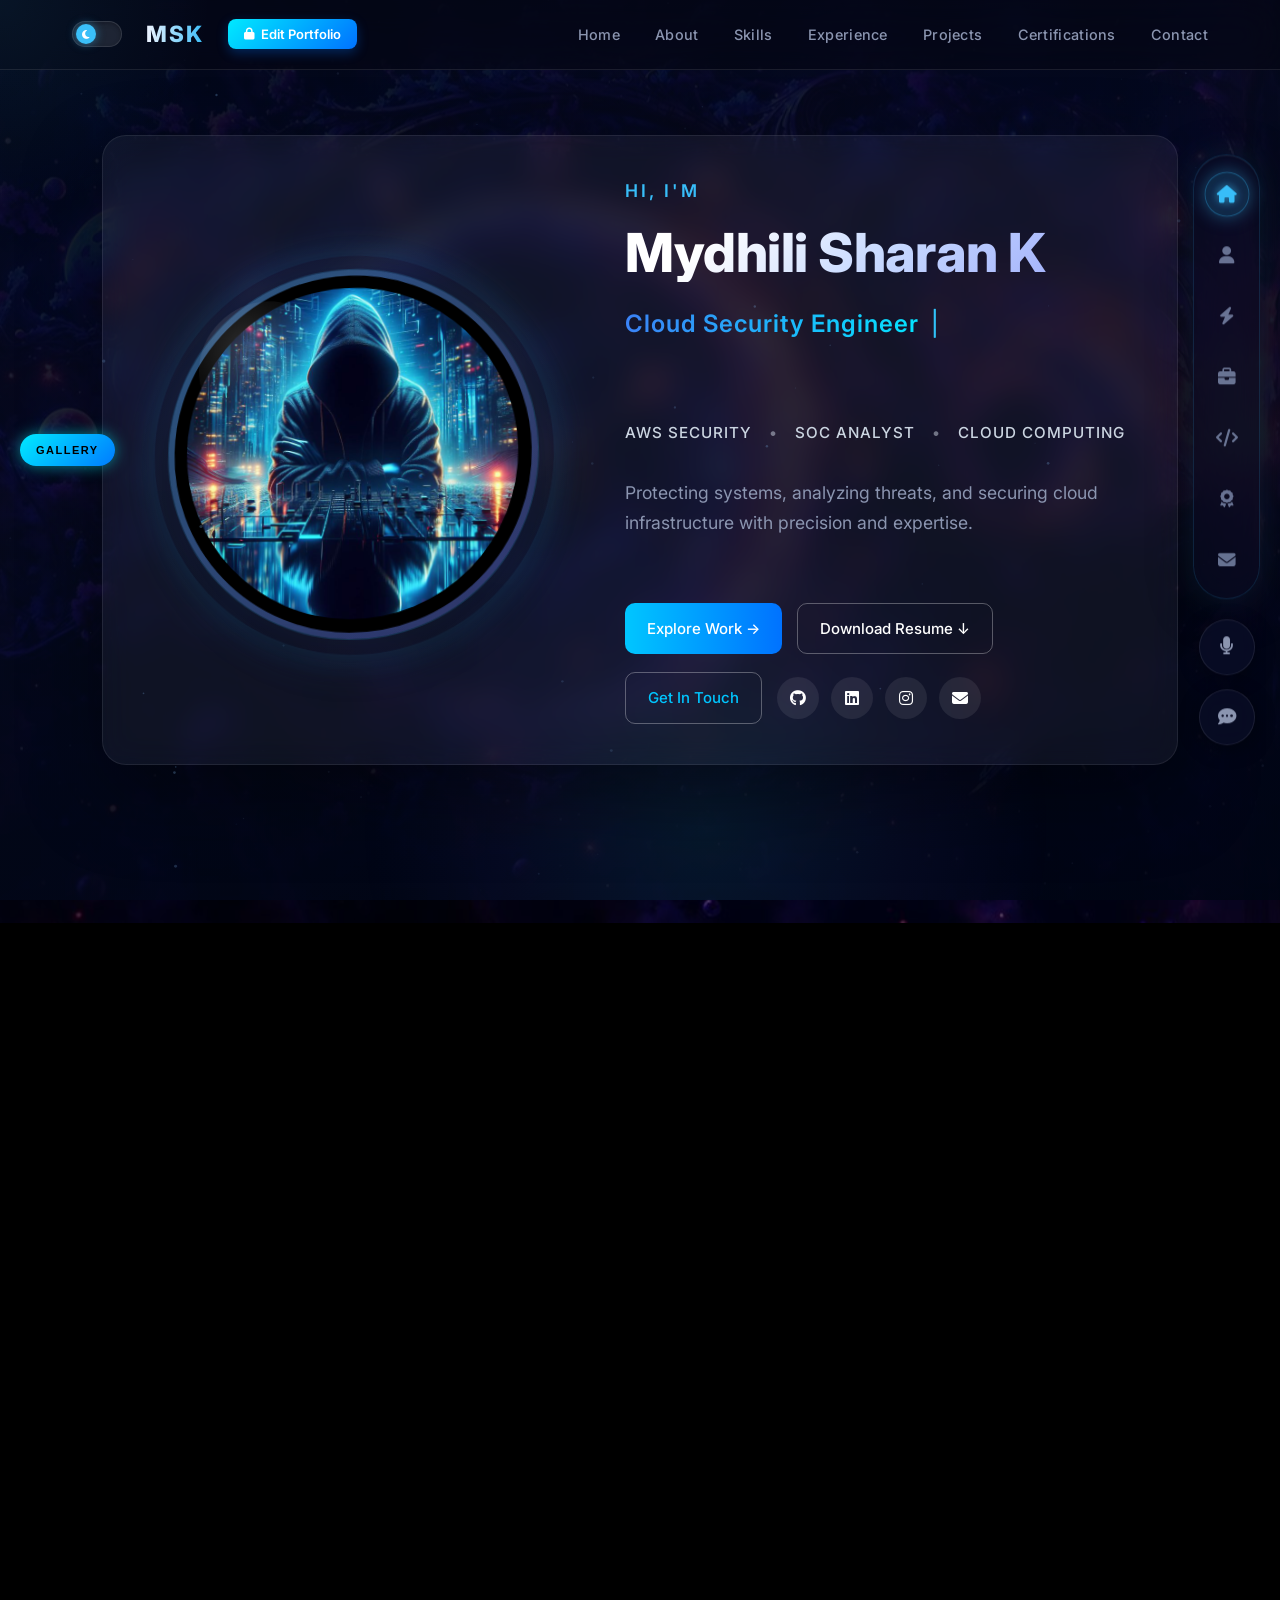
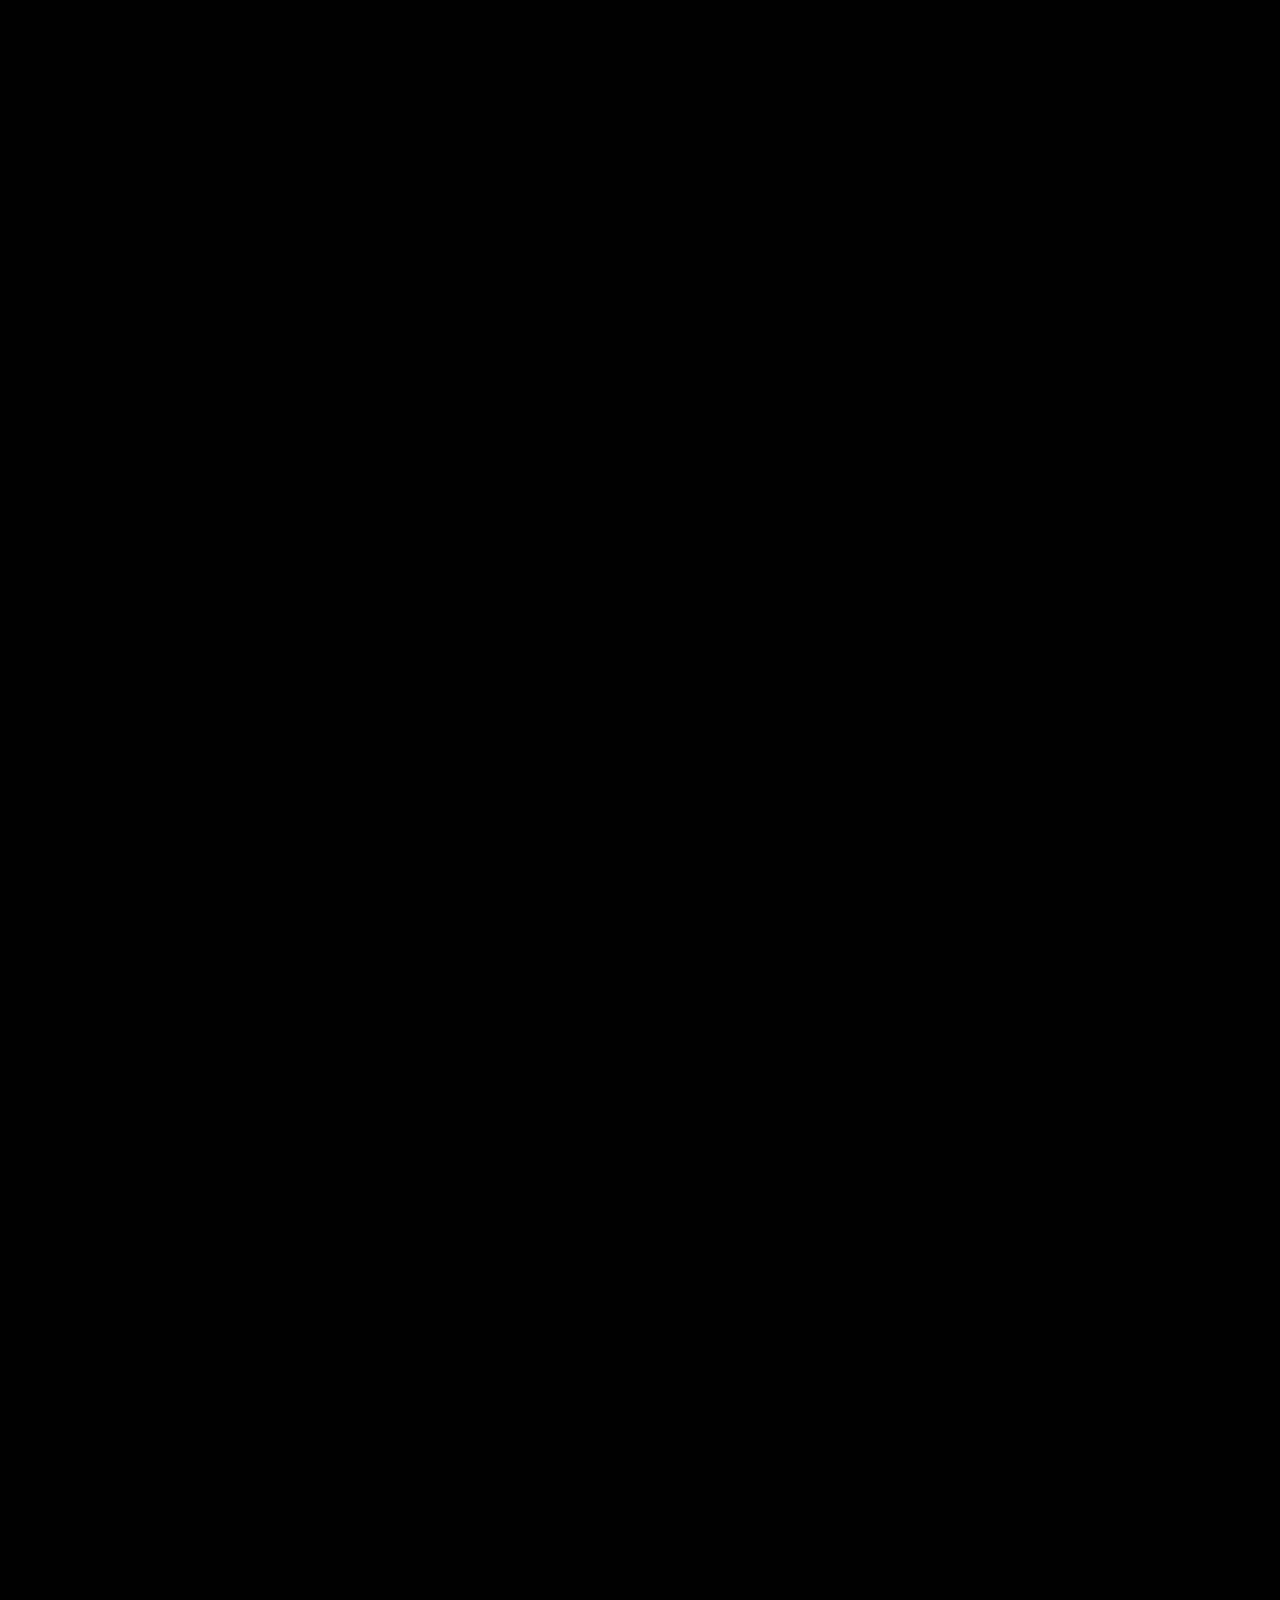
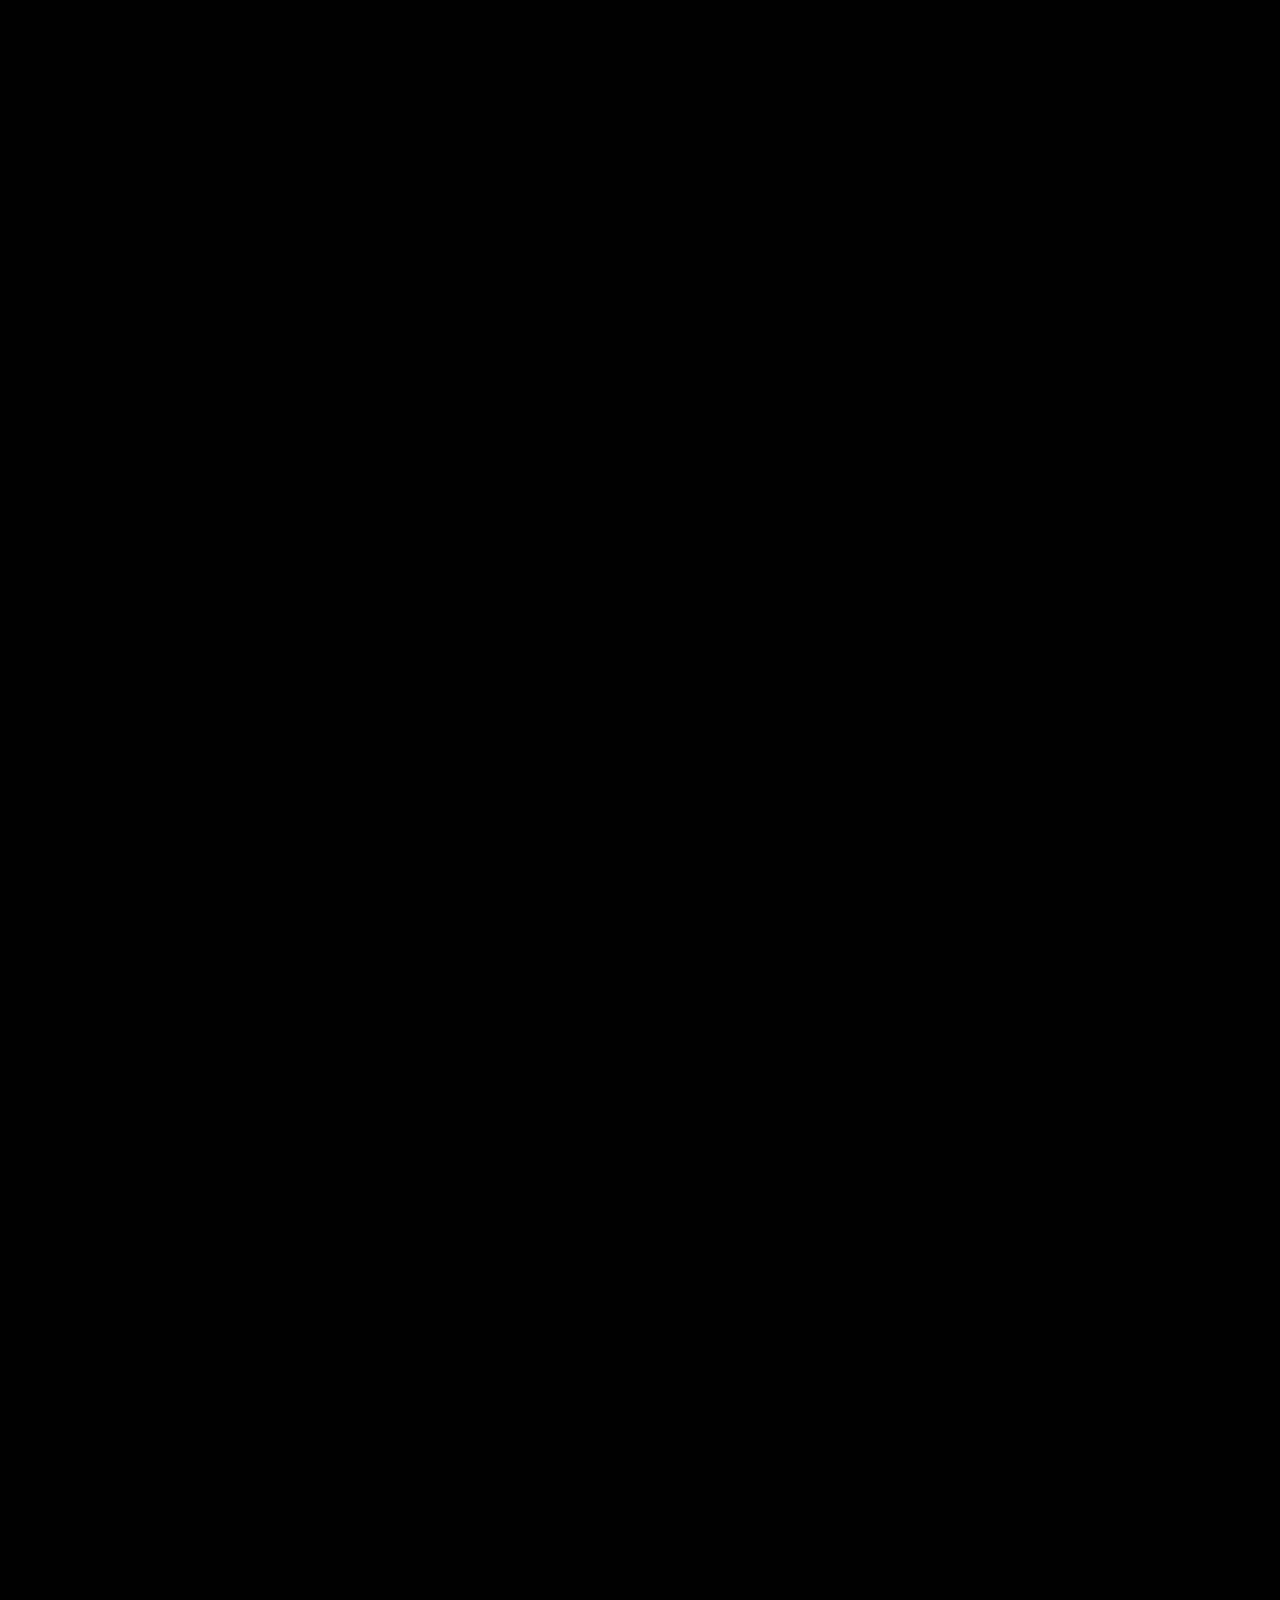
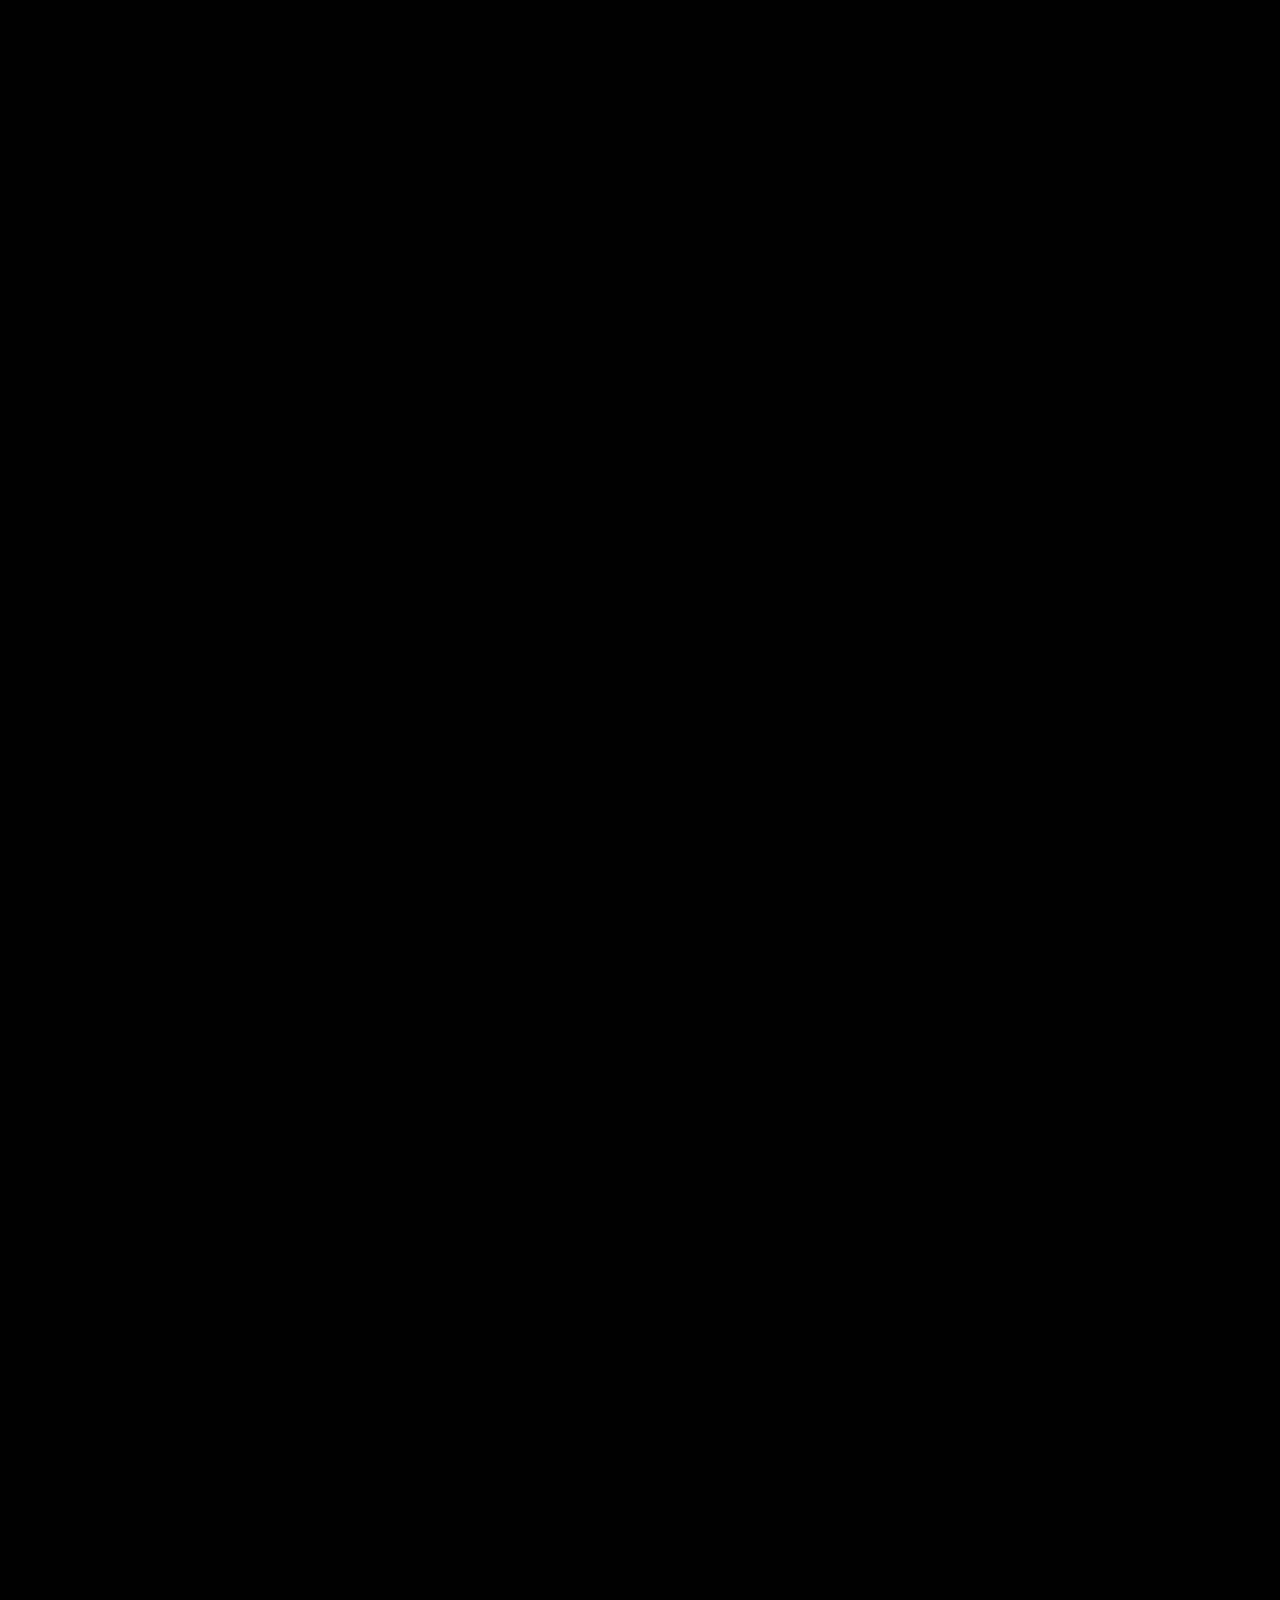
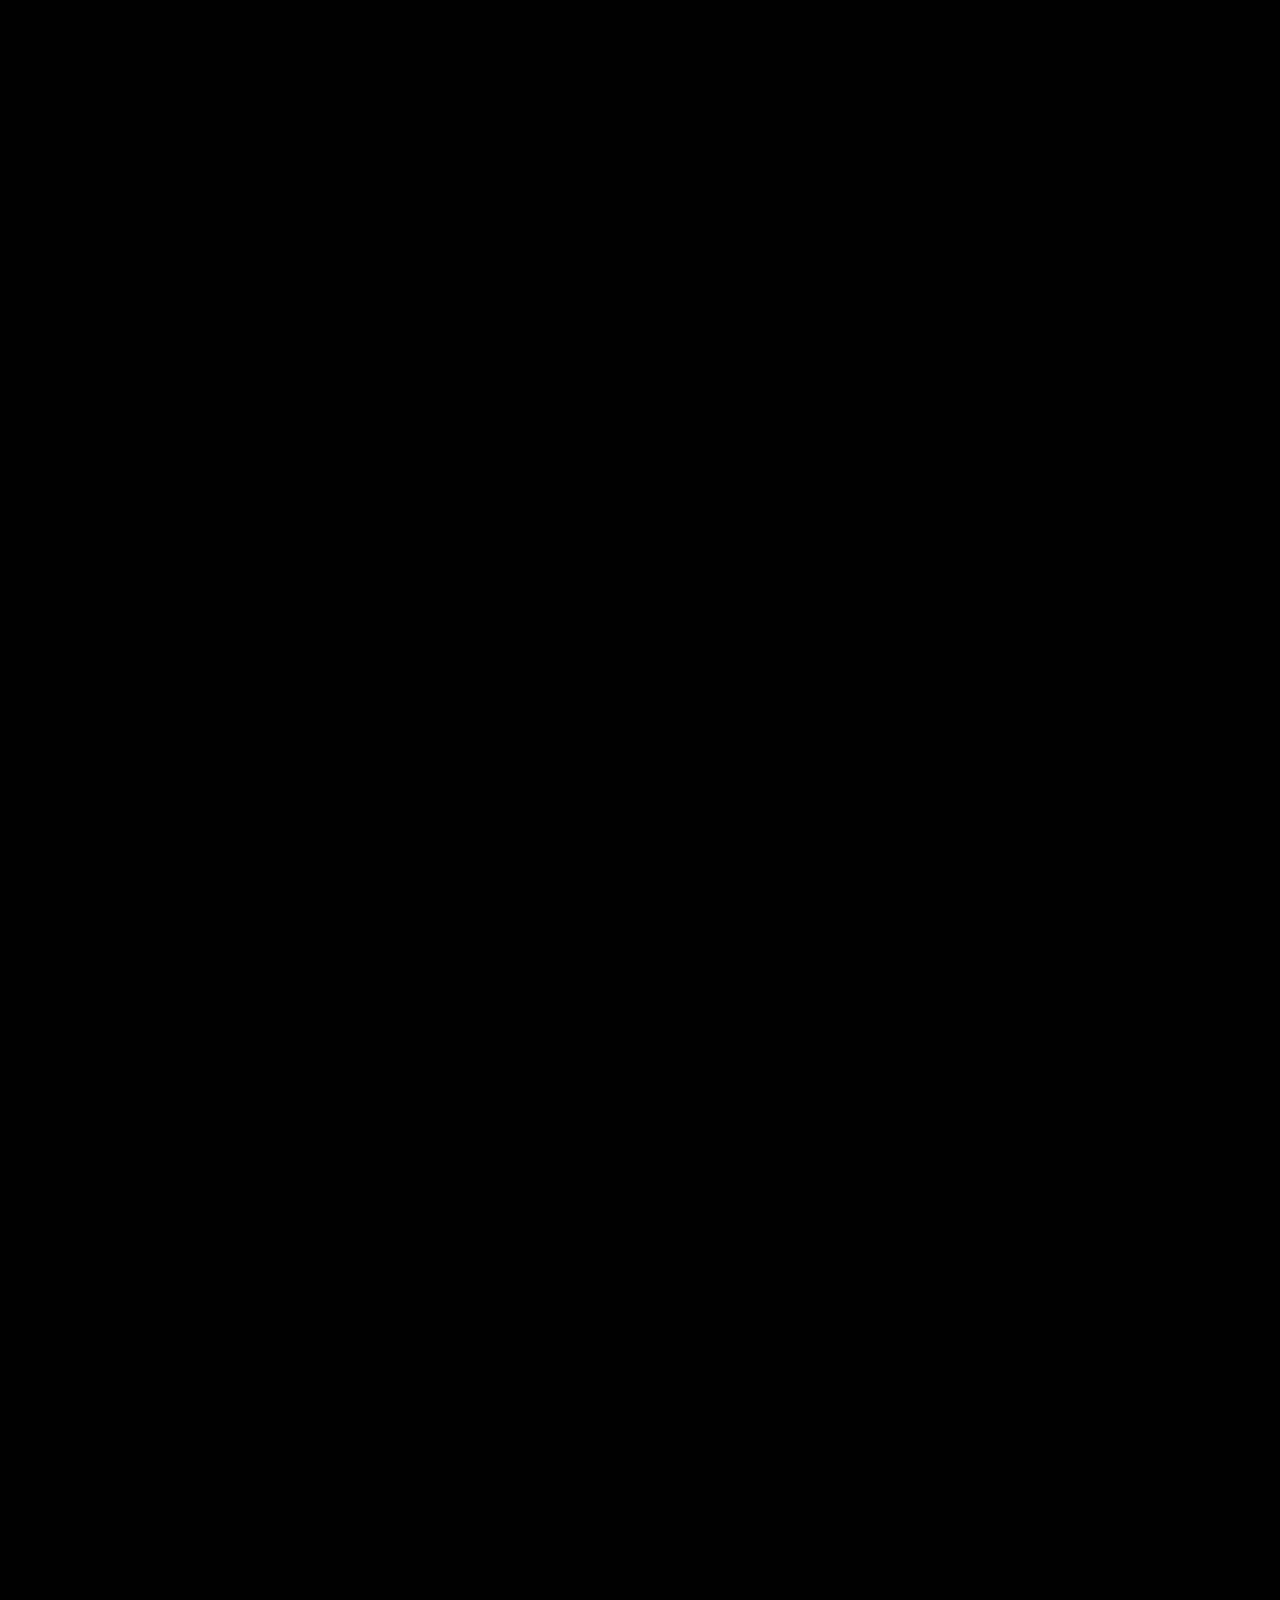
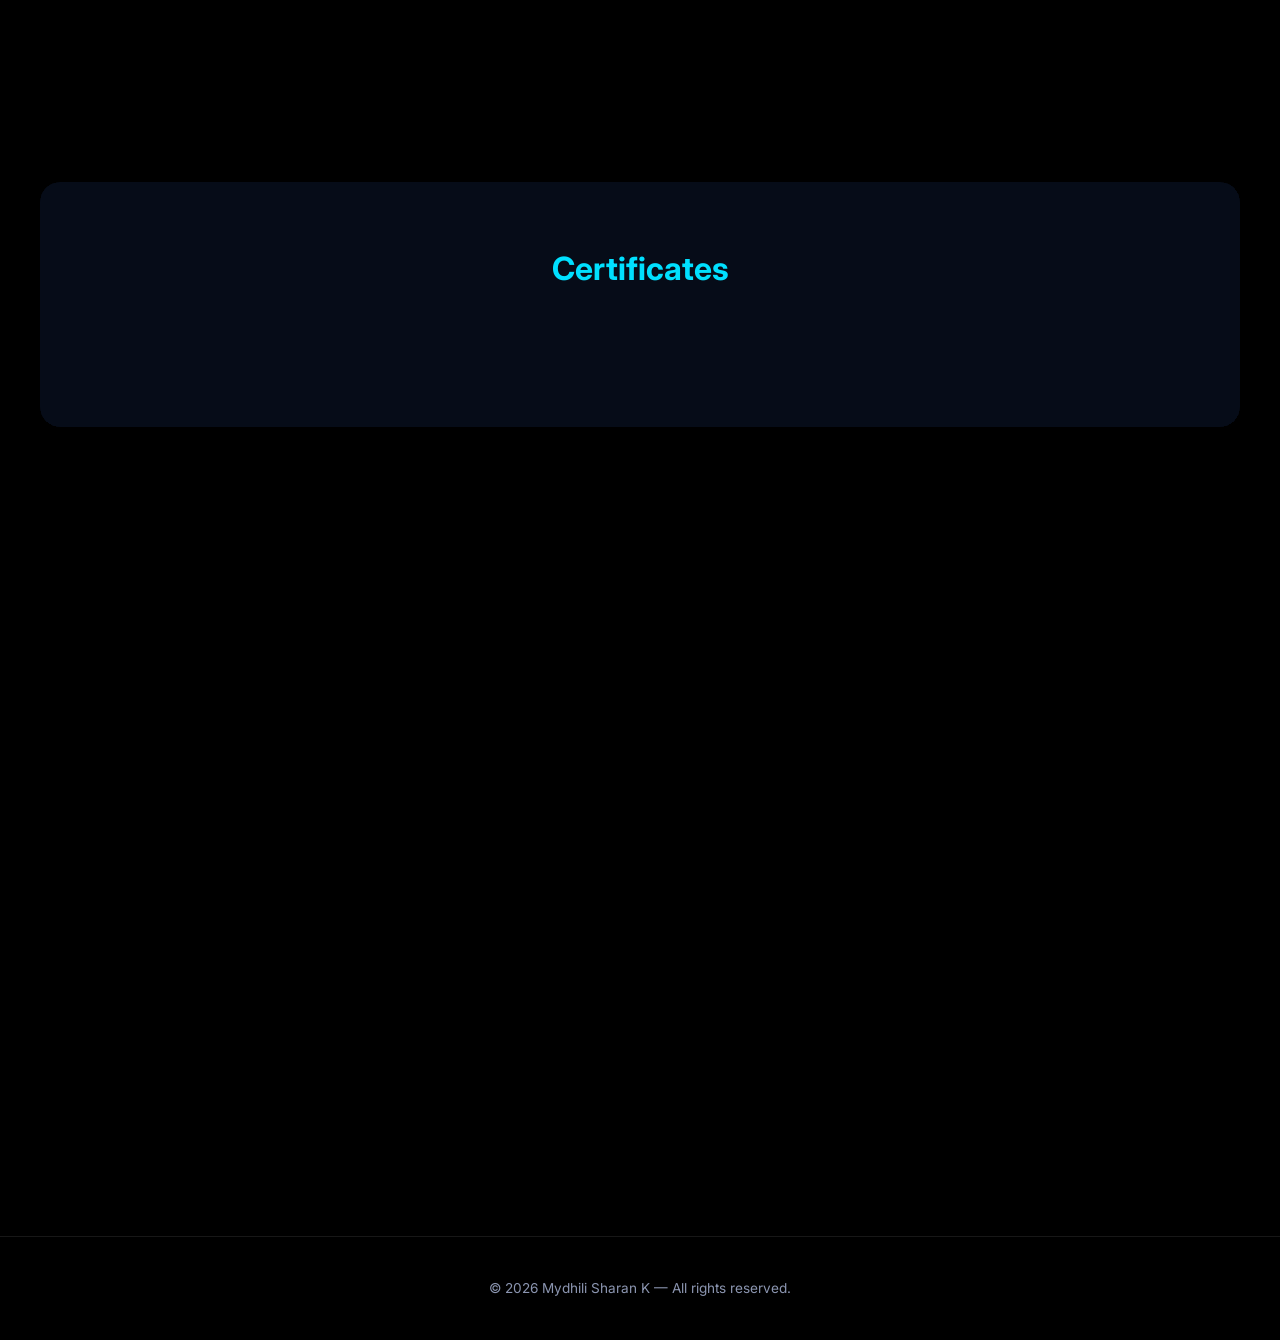
==== commit c57a5b3a: "Contact form: integrate Resend API for direct Gmail delivery — emails arrive instantly in mydhilisha" ====
--- a/index.html
+++ b/index.html
@@ -703,7 +703,7 @@
   <img id="zoomModalImg" src="" alt="Certificate">
 </div>
 
-<!-- Contact Form Handler — Firebase Firestore (instant, no external service) -->
+<!-- Contact Form Handler — Resend API (direct to Gmail) -->
 <script>
   async function sendContactEmail(e) {
     e.preventDefault();
@@ -723,34 +723,64 @@
     btn.style.opacity = '0.7';
 
     try {
-      // Save message to Firestore — works immediately, no activation needed
-      if (window.db) {
-        await window.db.collection('contact_messages').add({
-          name,
-          email,
-          message,
-          timestamp: Date.now(),
-          date: new Date().toLocaleString('en-IN', { timeZone: 'Asia/Kolkata' }),
-          read: false
-        });
+      // Send email directly to Gmail via Resend API
+      const res = await fetch('https://api.resend.com/emails', {
+        method: 'POST',
+        headers: {
+          'Content-Type': 'application/json',
+          'Authorization': 'Bearer re_Hq94DW6Y_3ERxJrV6VwWdj41XibvnY6gX'
+        },
+        body: JSON.stringify({
+          from: 'Portfolio Contact <onboarding@resend.dev>',
+          to:   ['mydhilisharan4766@gmail.com'],
+          subject: `📬 Portfolio Contact from ${name}`,
+          html: `
+            <div style="font-family:Arial,sans-serif;max-width:560px;margin:auto;background:#0a0f1e;color:#e0f7ff;padding:32px;border-radius:12px;border:1px solid #00eaff33">
+              <h2 style="color:#00eaff;margin-bottom:4px">New Portfolio Message</h2>
+              <hr style="border-color:#00eaff33;margin-bottom:20px">
+              <p><strong style="color:#00eaff">Name:</strong> ${name}</p>
+              <p><strong style="color:#00eaff">Email:</strong> <a href="mailto:${email}" style="color:#00eaff">${email}</a></p>
+              <p><strong style="color:#00eaff">Message:</strong></p>
+              <div style="background:#0d1b2a;padding:16px;border-radius:8px;border-left:3px solid #00eaff;white-space:pre-wrap">${message}</div>
+              <p style="margin-top:24px;font-size:12px;color:#4a6070">Sent via JARVIS Portfolio Contact Form</p>
+            </div>
+          `
+        })
+      });
+
+      const data = await res.json();
+
+      if (res.ok && (data.id || data.success)) {
+        // Also save to Firestore as backup
+        if (window.db) {
+          window.db.collection('contact_messages').add({
+            name, email, message,
+            timestamp: Date.now(),
+            date: new Date().toLocaleString('en-IN', { timeZone: 'Asia/Kolkata' }),
+            delivered: true
+          }).catch(() => {});
+        }
+
+        // ✅ Success
+        btn.textContent  = '✅ Message Sent!';
+        btn.style.background = 'linear-gradient(135deg, #00ff88, #00c853)';
+        btn.style.opacity    = '1';
+        btn.style.transform  = 'scale(1.04)';
+        document.getElementById('contact-form').reset();
+
+        setTimeout(() => {
+          btn.textContent      = 'Send';
+          btn.style.background = '';
+          btn.style.transform  = '';
+          btn.disabled         = false;
+        }, 4000);
+
+      } else {
+        throw new Error(data.message || 'Send failed');
       }
 
-      // ✅ Success — show animated feedback
-      btn.textContent  = '✅ Message Sent!';
-      btn.style.background = 'linear-gradient(135deg, #00ff88, #00c853)';
-      btn.style.opacity    = '1';
-      btn.style.transform  = 'scale(1.04)';
-      document.getElementById('contact-form').reset();
-
-      setTimeout(() => {
-        btn.textContent      = 'Send';
-        btn.style.background = '';
-        btn.style.transform  = '';
-        btn.disabled         = false;
-      }, 4000);
-
     } catch (err) {
-      console.error('Contact save failed:', err);
+      console.error('Contact send failed:', err);
       btn.textContent      = '⚠️ Try Again';
       btn.style.background = 'linear-gradient(135deg, #ff6b6b, #ee5a24)';
       btn.style.opacity    = '1';
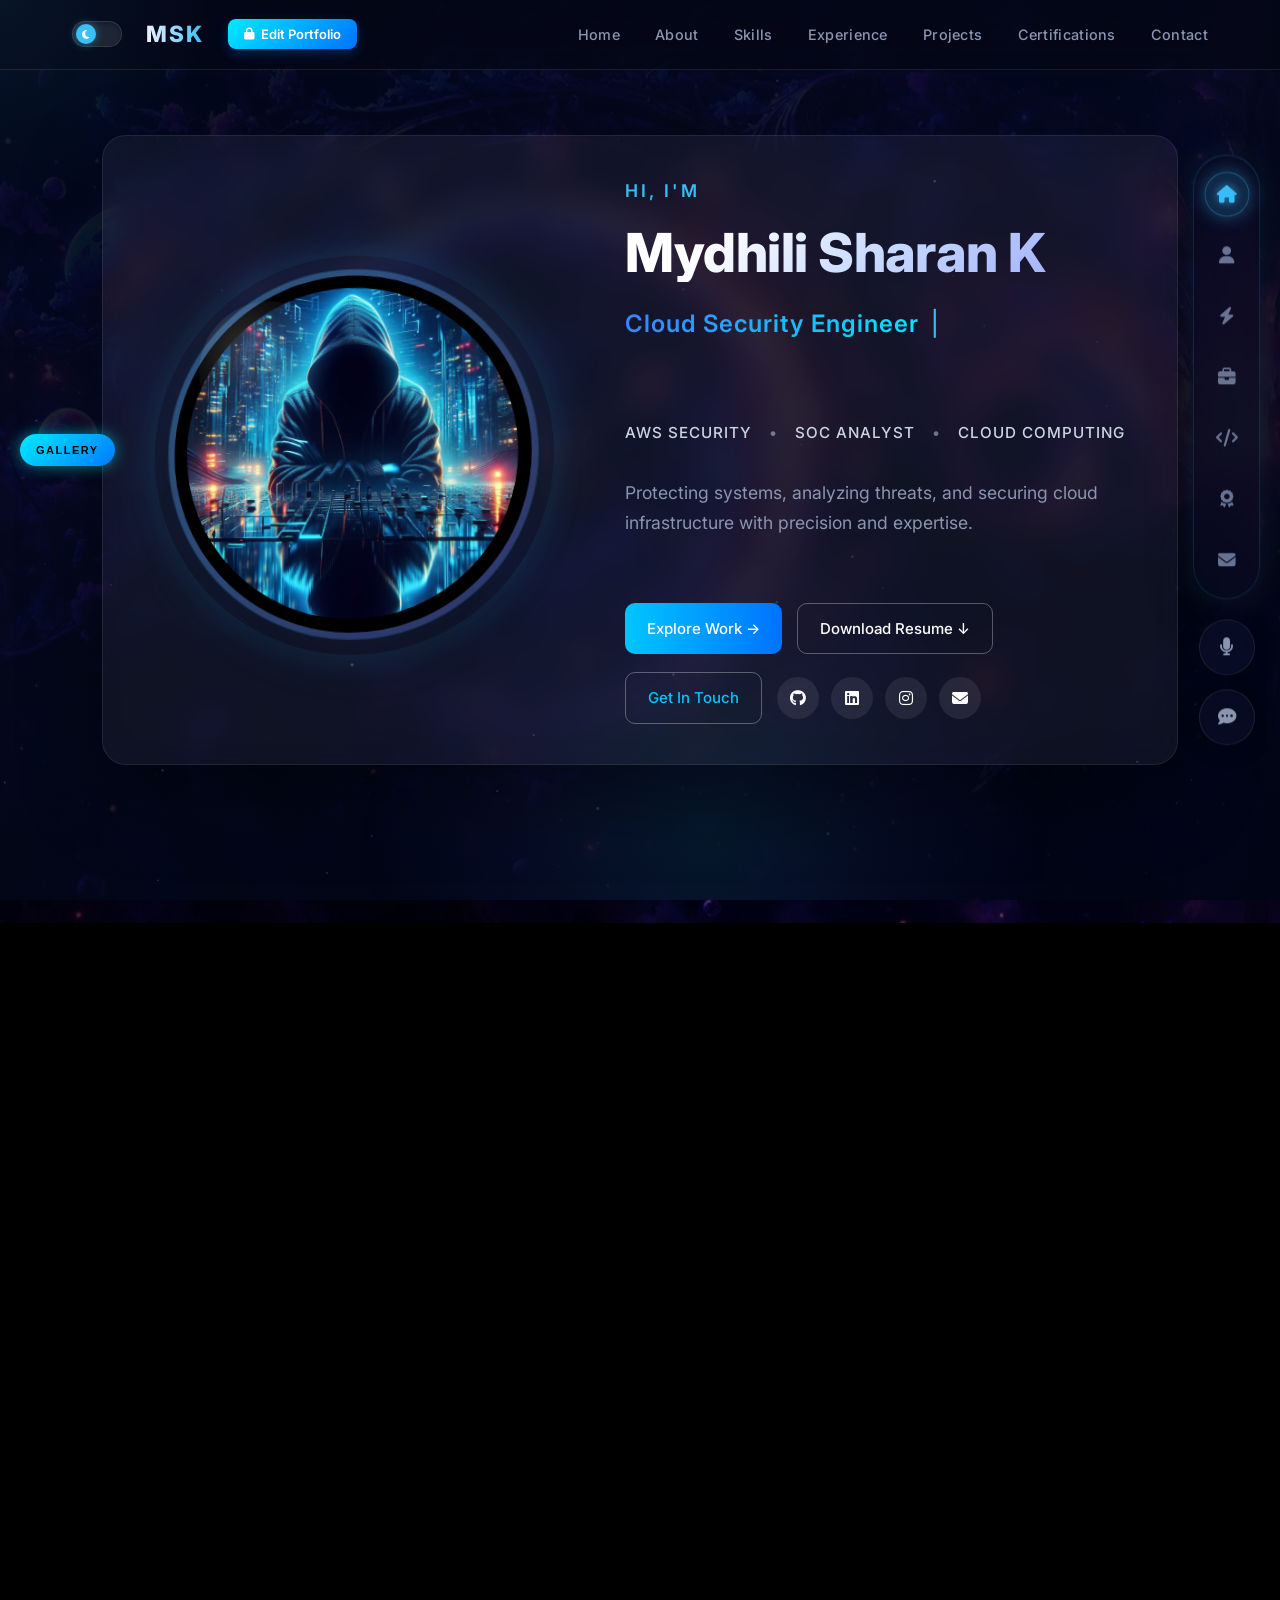
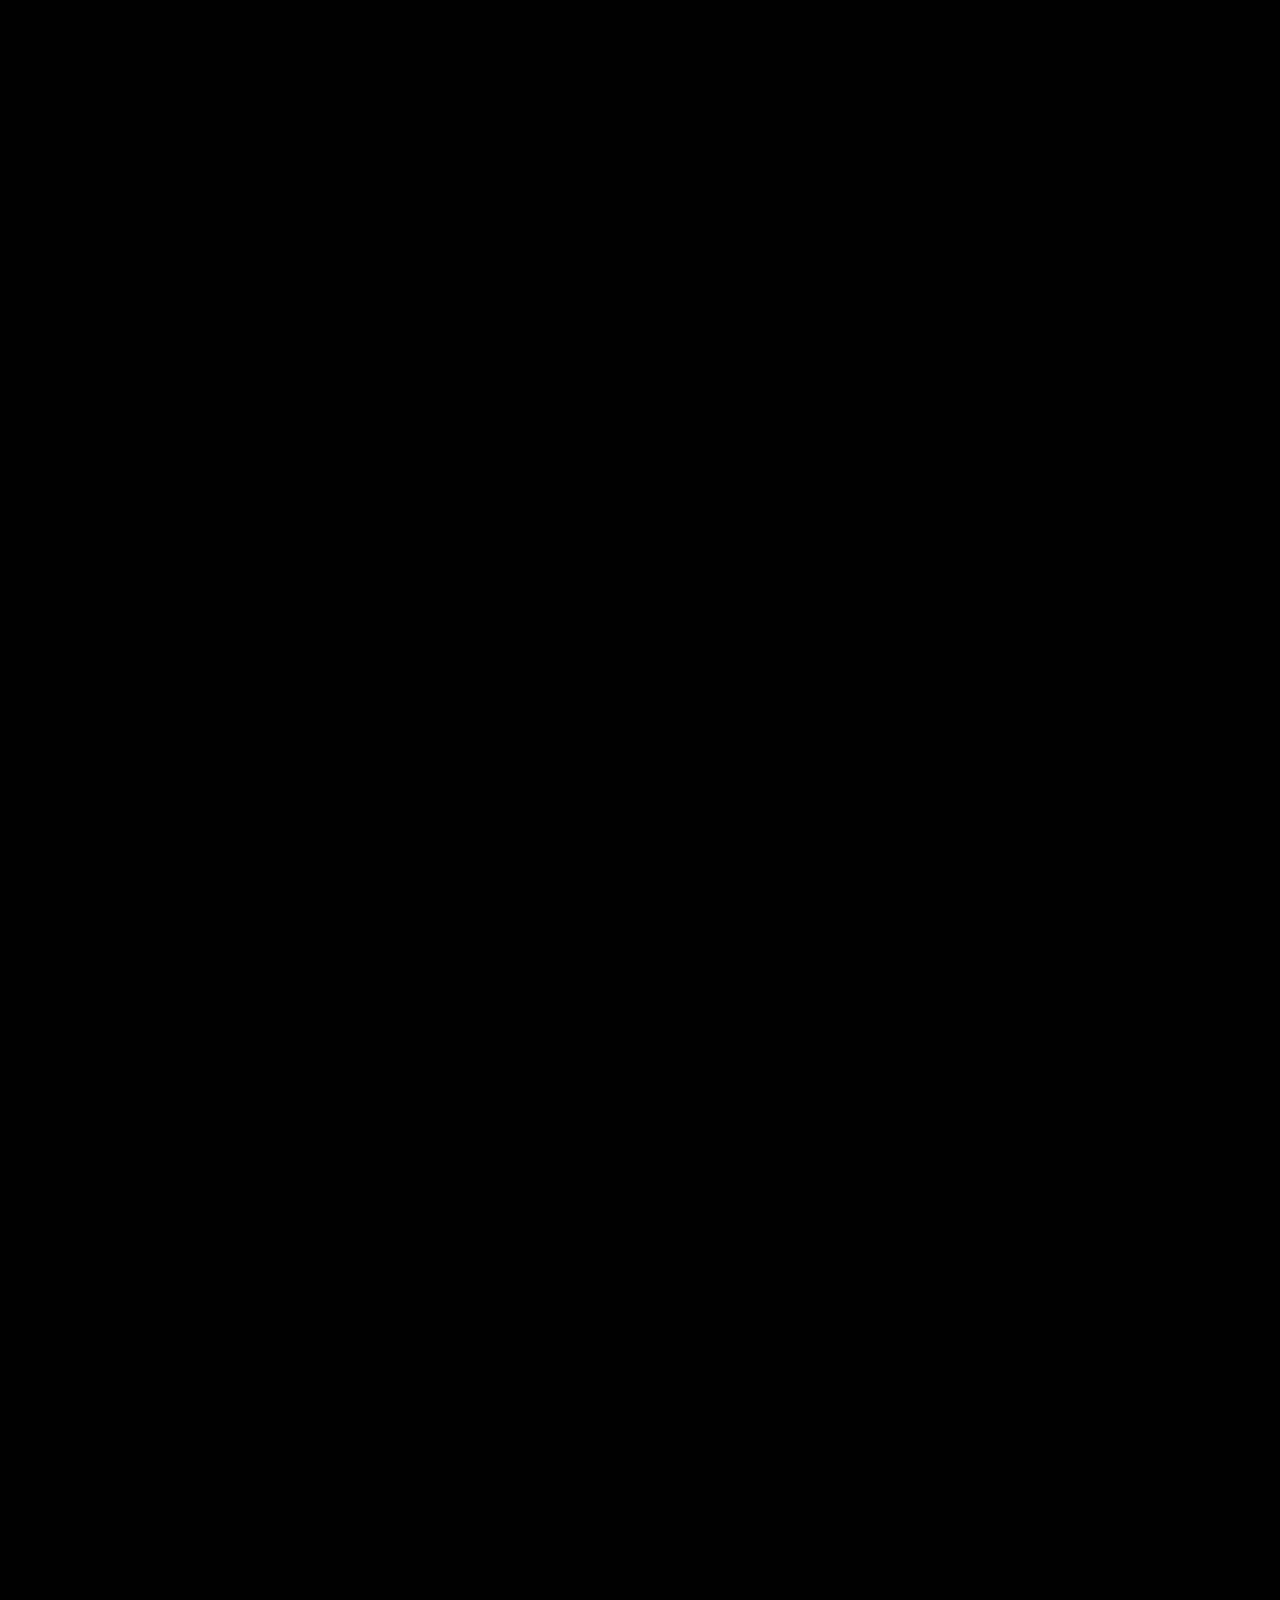
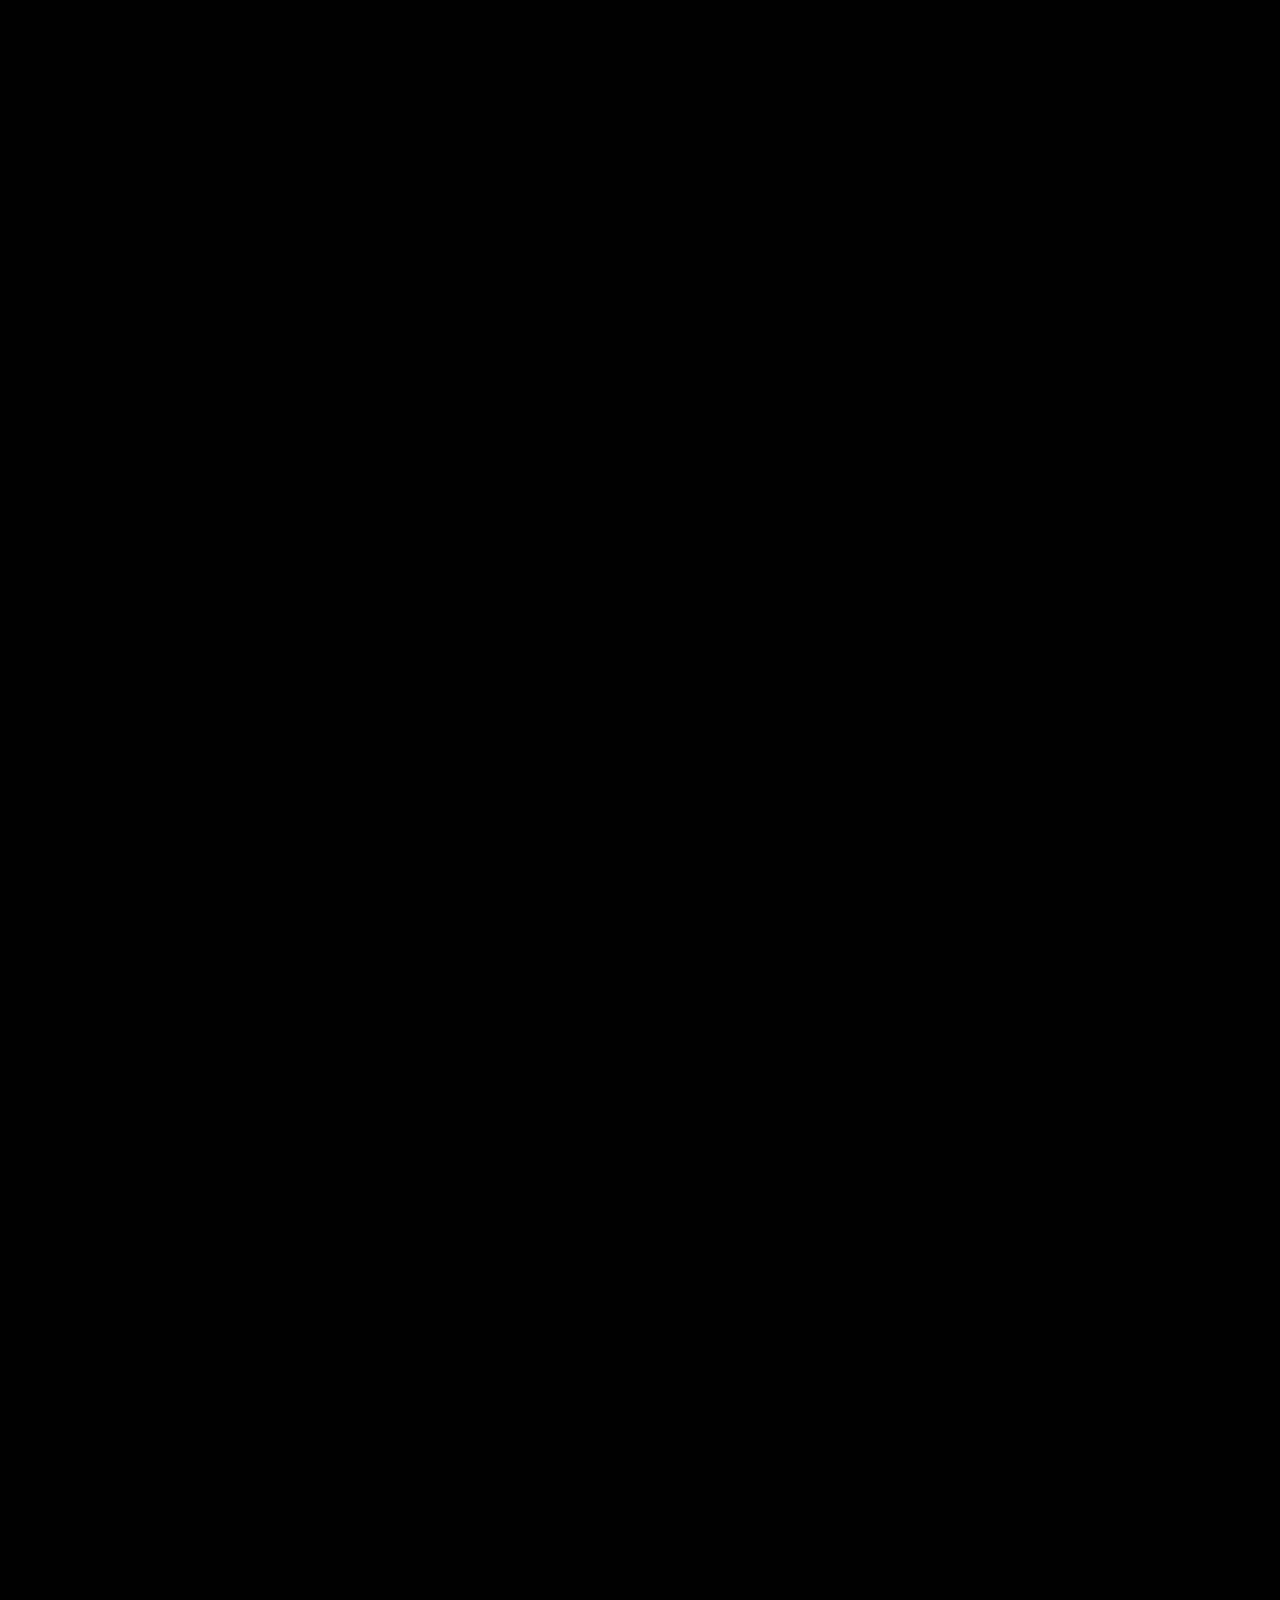
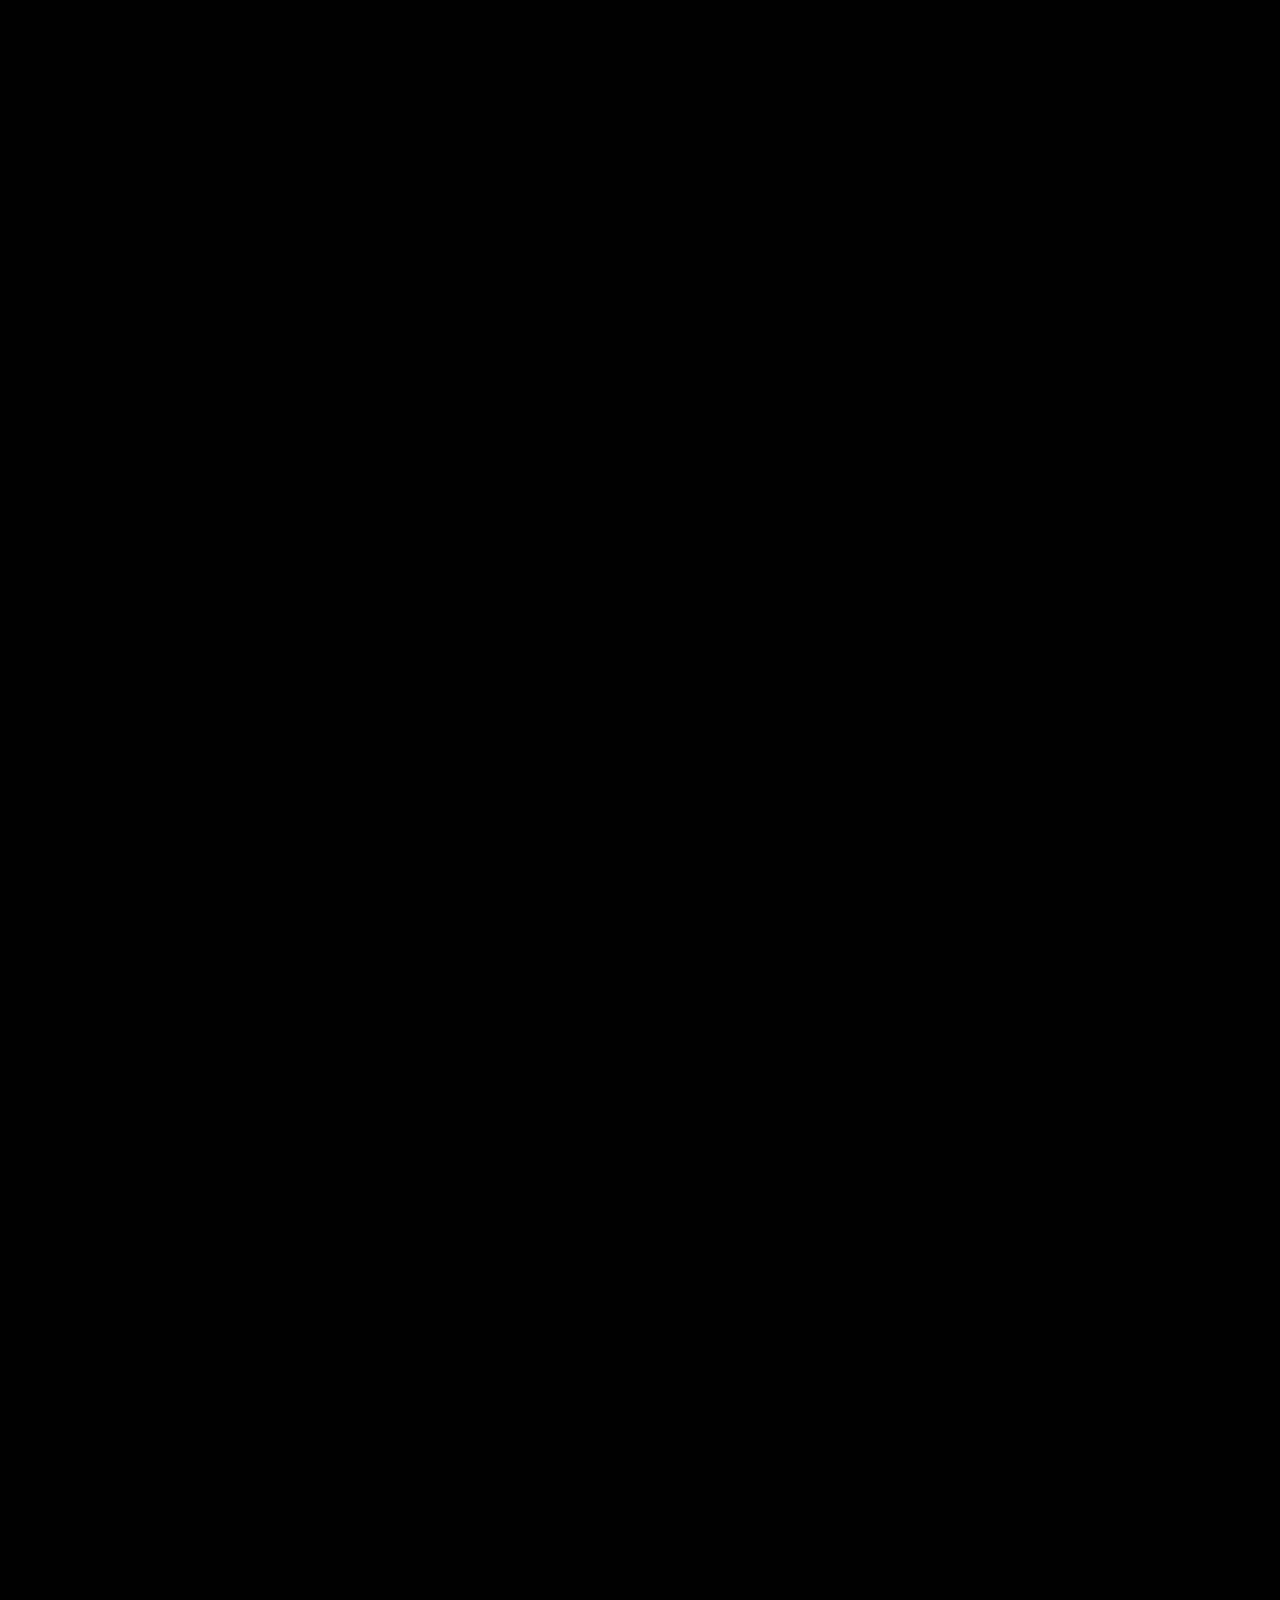
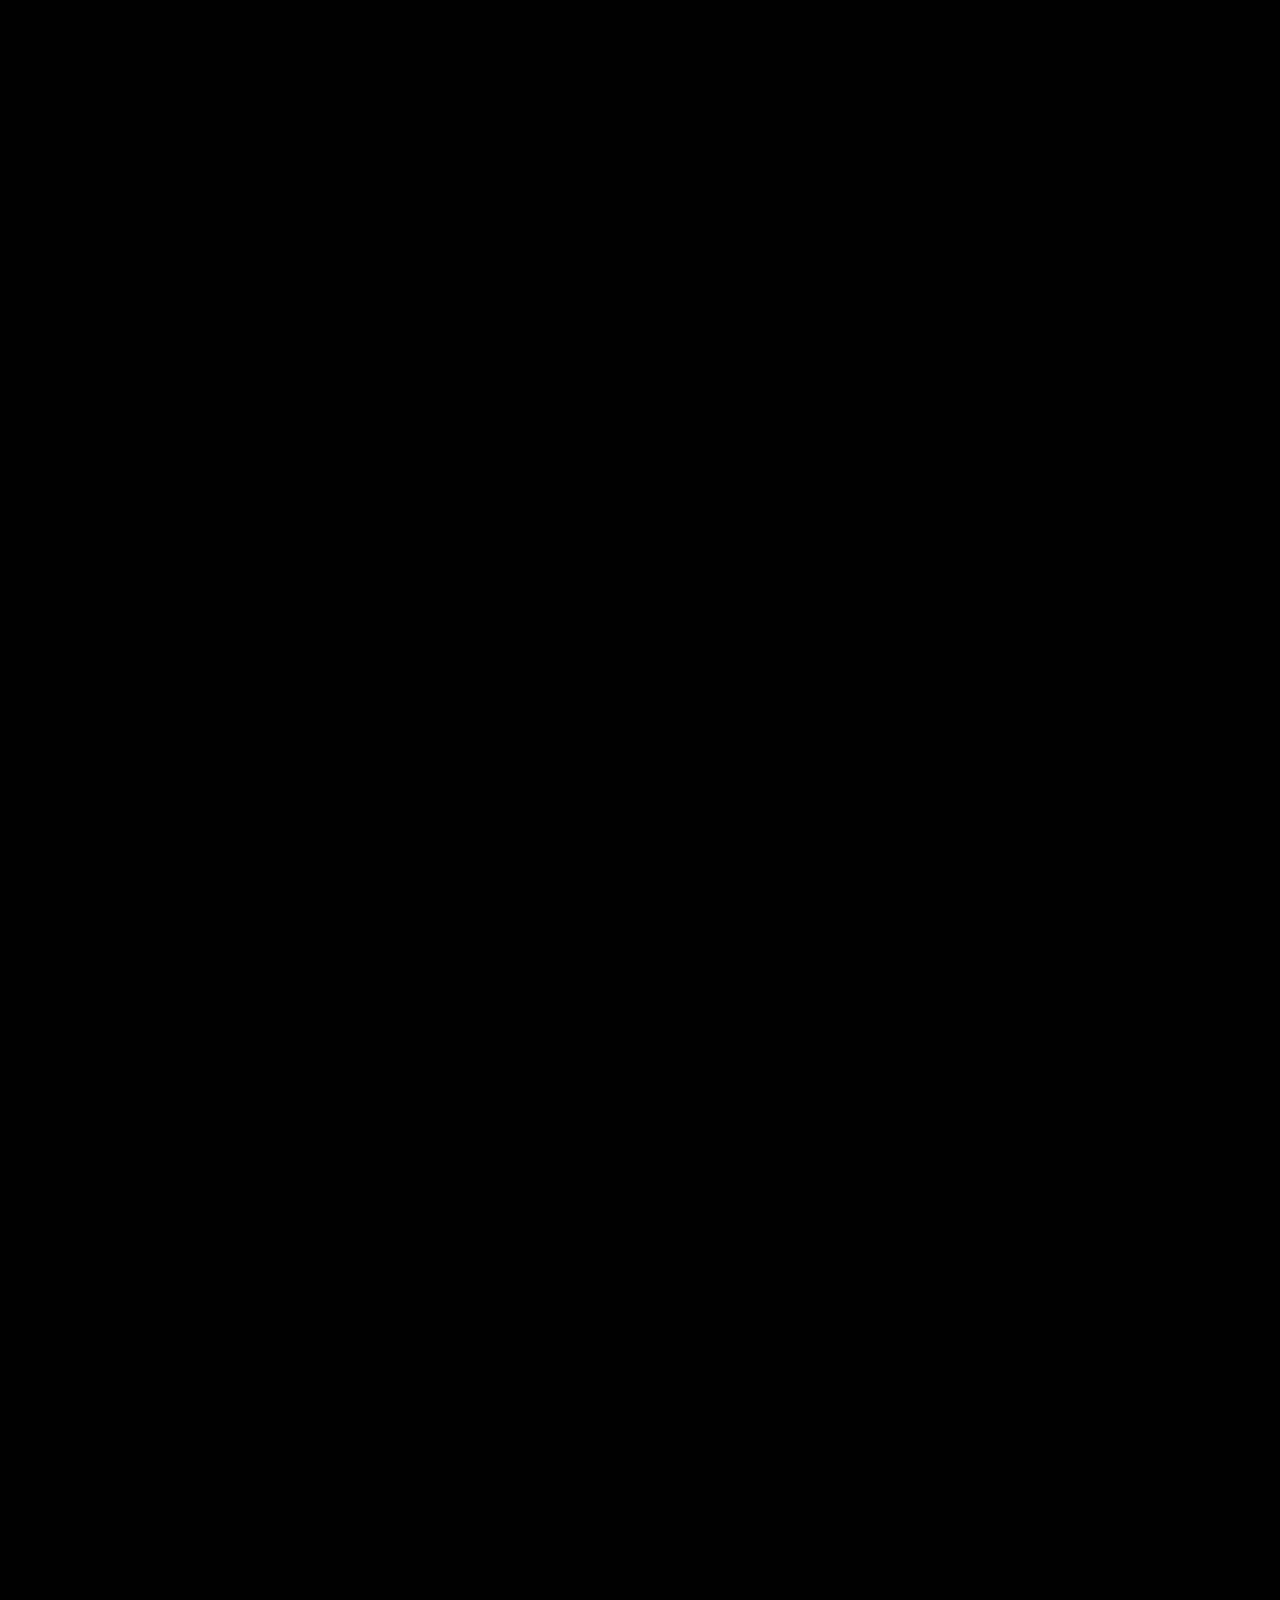
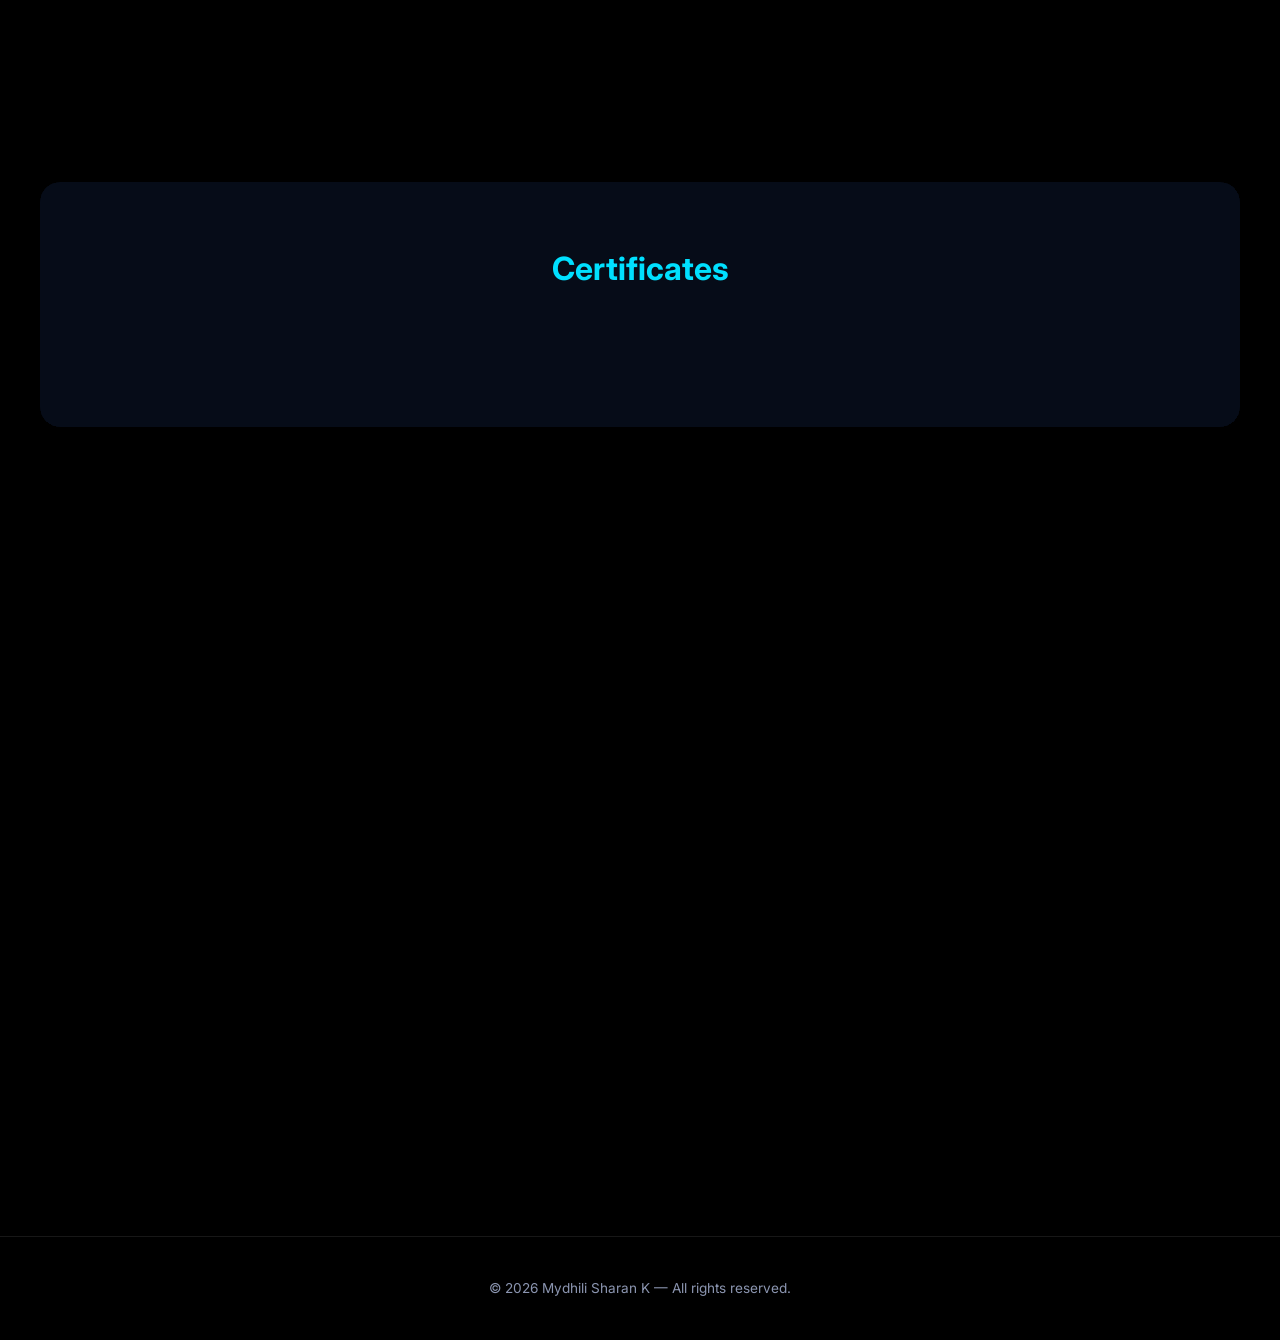
==== commit e3a022fa: "Fix contact form completely: Vercel serverless proxy solves CORS, Resend API sends styled HTML email" ====
--- a/index.html
+++ b/index.html
@@ -723,34 +723,16 @@
     btn.style.opacity = '0.7';
 
     try {
-      // Send email directly to Gmail via Resend API
-      const res = await fetch('https://api.resend.com/emails', {
+      // Send via Vercel serverless proxy (handles CORS + Resend API)
+      const res = await fetch('https://portfolio-contact-api-nu.vercel.app/api/send-contact', {
         method: 'POST',
-        headers: {
-          'Content-Type': 'application/json',
-          'Authorization': 'Bearer re_Hq94DW6Y_3ERxJrV6VwWdj41XibvnY6gX'
-        },
-        body: JSON.stringify({
-          from: 'Portfolio Contact <onboarding@resend.dev>',
-          to:   ['mydhilisharan4766@gmail.com'],
-          subject: `📬 Portfolio Contact from ${name}`,
-          html: `
-            <div style="font-family:Arial,sans-serif;max-width:560px;margin:auto;background:#0a0f1e;color:#e0f7ff;padding:32px;border-radius:12px;border:1px solid #00eaff33">
-              <h2 style="color:#00eaff;margin-bottom:4px">New Portfolio Message</h2>
-              <hr style="border-color:#00eaff33;margin-bottom:20px">
-              <p><strong style="color:#00eaff">Name:</strong> ${name}</p>
-              <p><strong style="color:#00eaff">Email:</strong> <a href="mailto:${email}" style="color:#00eaff">${email}</a></p>
-              <p><strong style="color:#00eaff">Message:</strong></p>
-              <div style="background:#0d1b2a;padding:16px;border-radius:8px;border-left:3px solid #00eaff;white-space:pre-wrap">${message}</div>
-              <p style="margin-top:24px;font-size:12px;color:#4a6070">Sent via JARVIS Portfolio Contact Form</p>
-            </div>
-          `
-        })
+        headers: { 'Content-Type': 'application/json' },
+        body: JSON.stringify({ name, email, message })
       });
 
       const data = await res.json();
 
-      if (res.ok && (data.id || data.success)) {
+      if (res.ok && data.success) {
         // Also save to Firestore as backup
         if (window.db) {
           window.db.collection('contact_messages').add({
